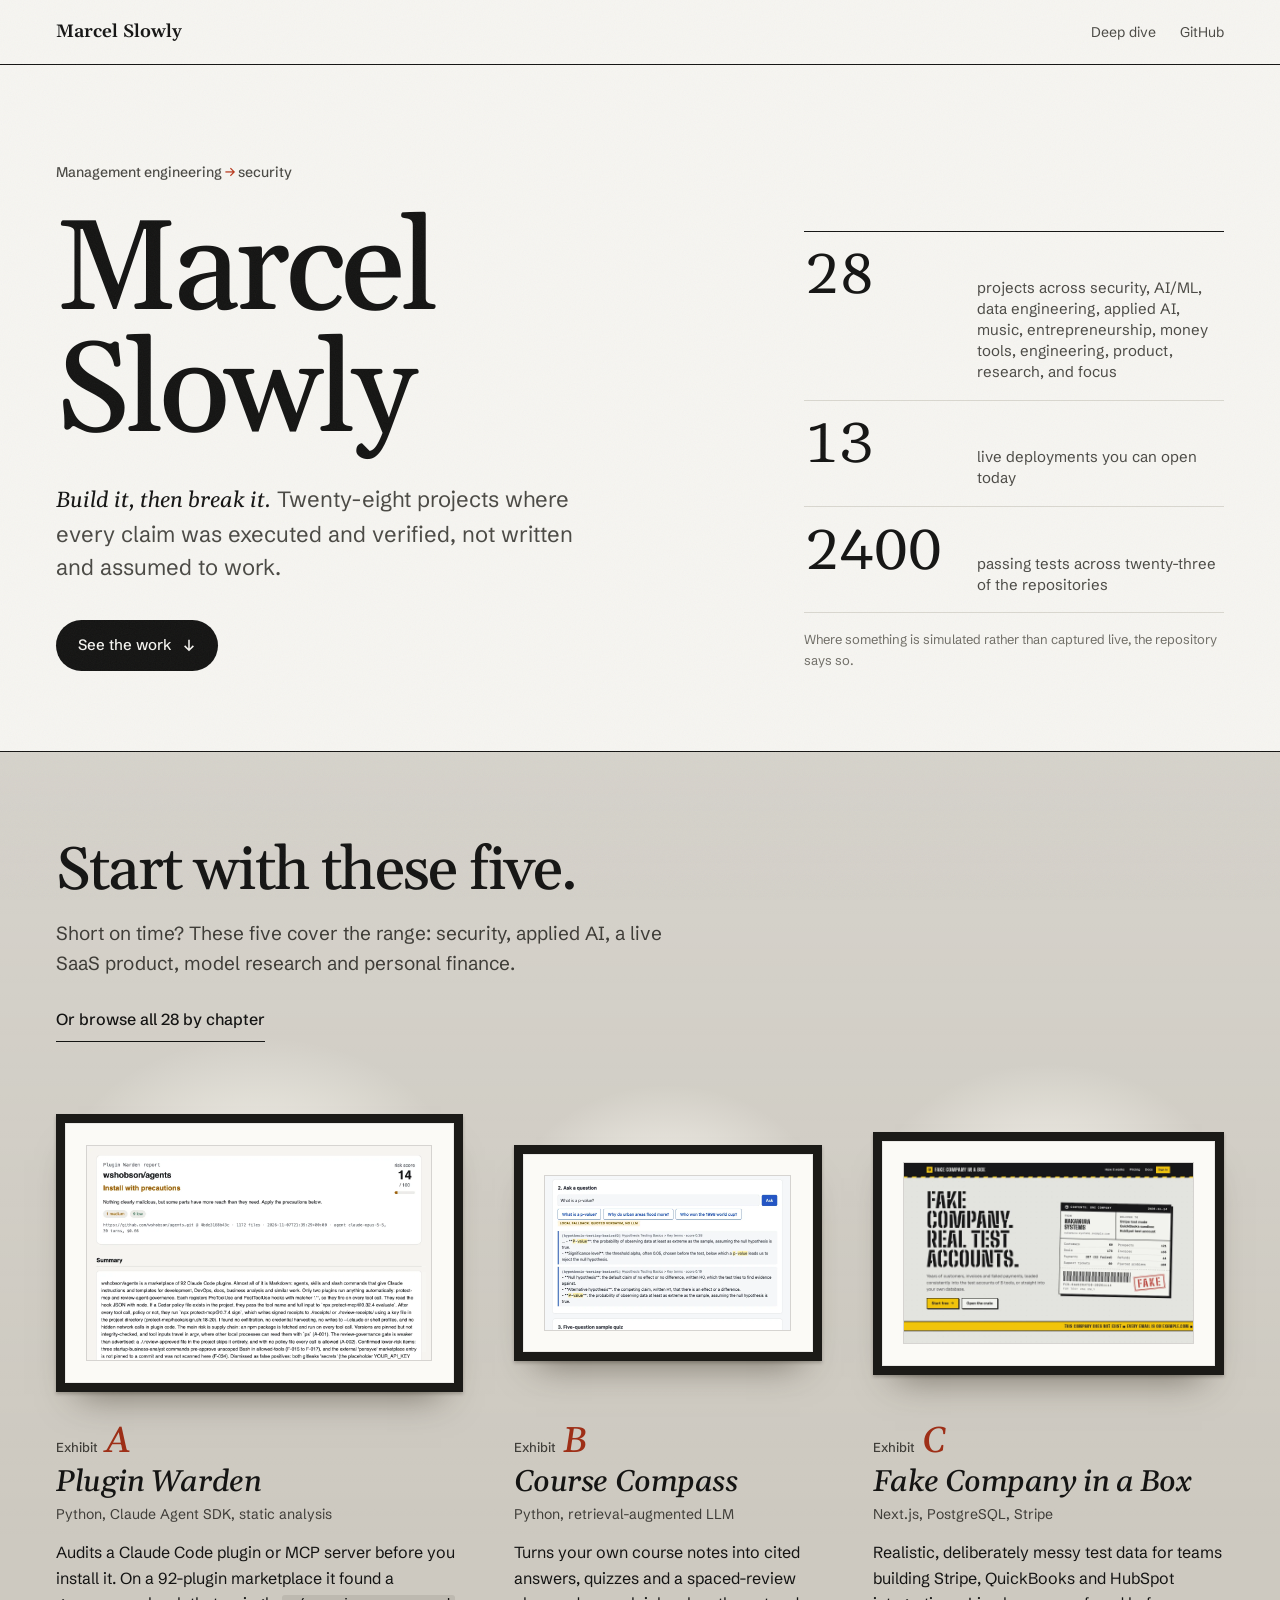
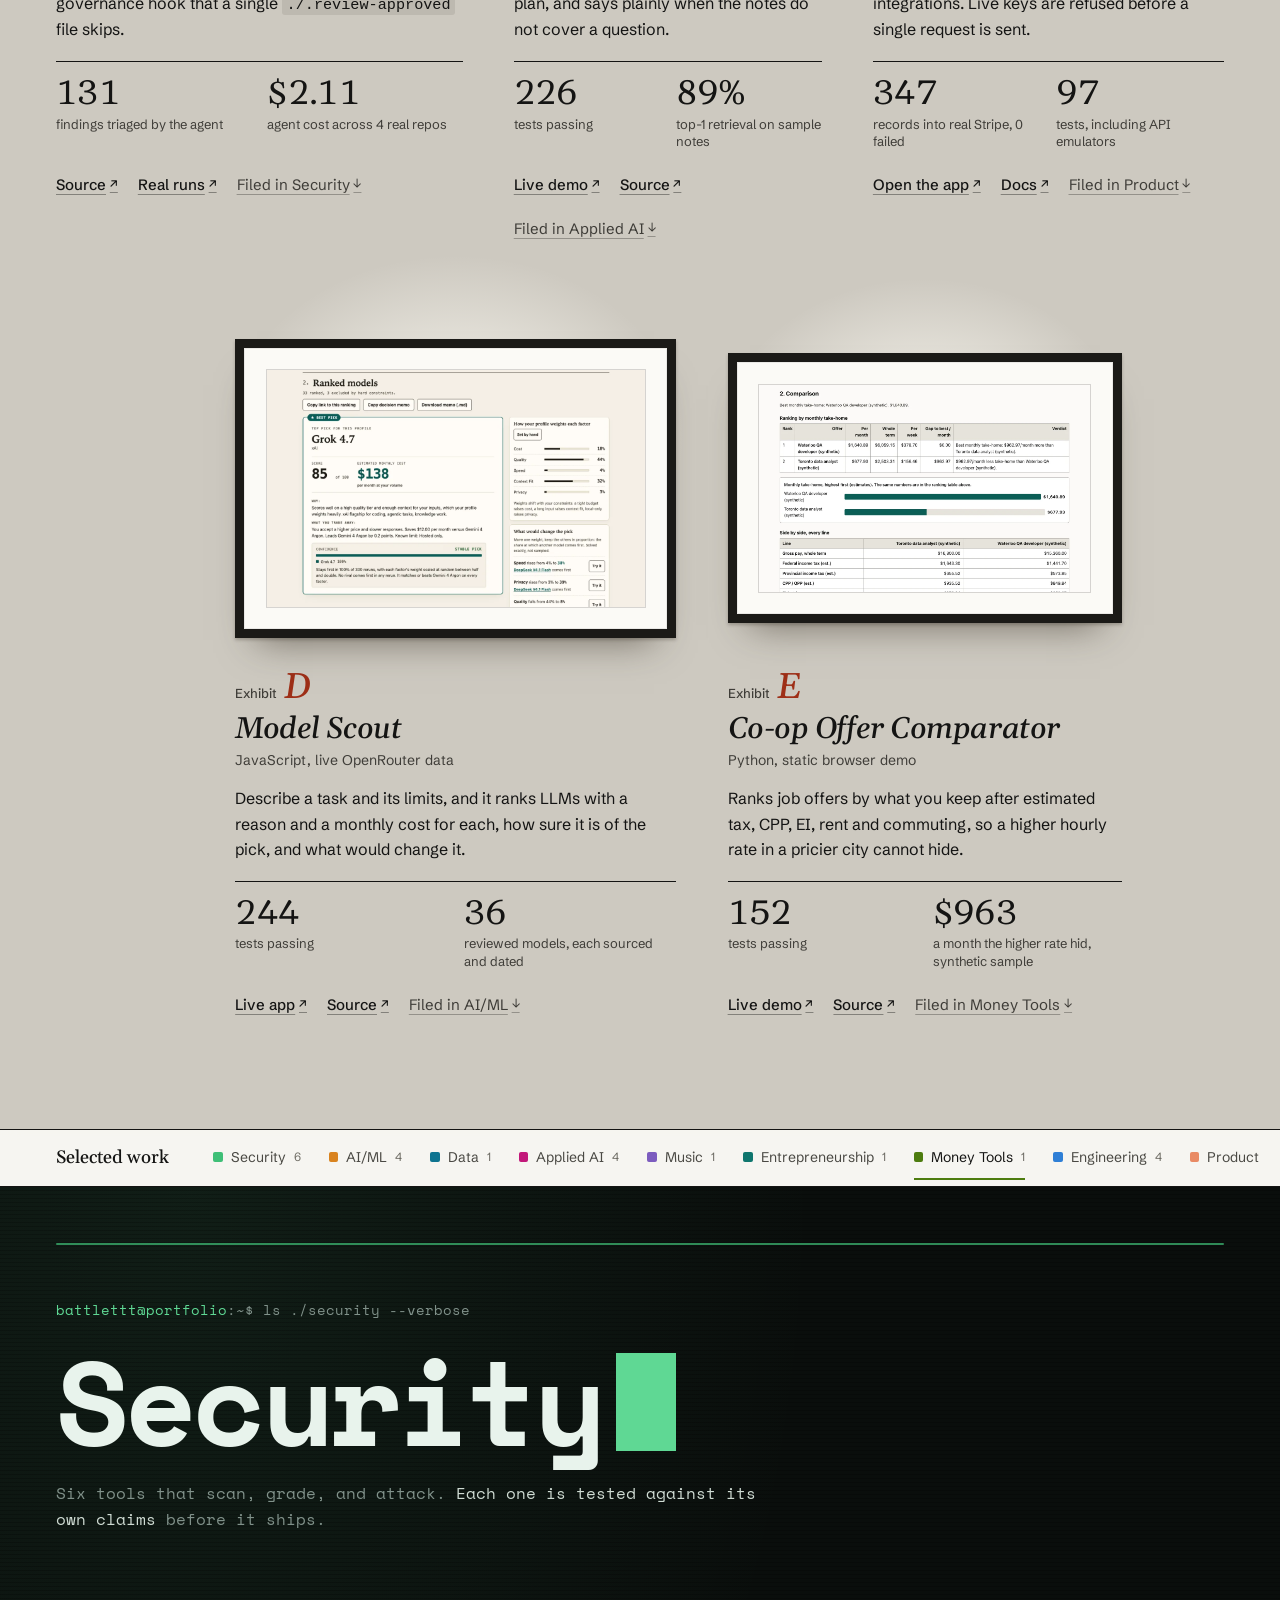
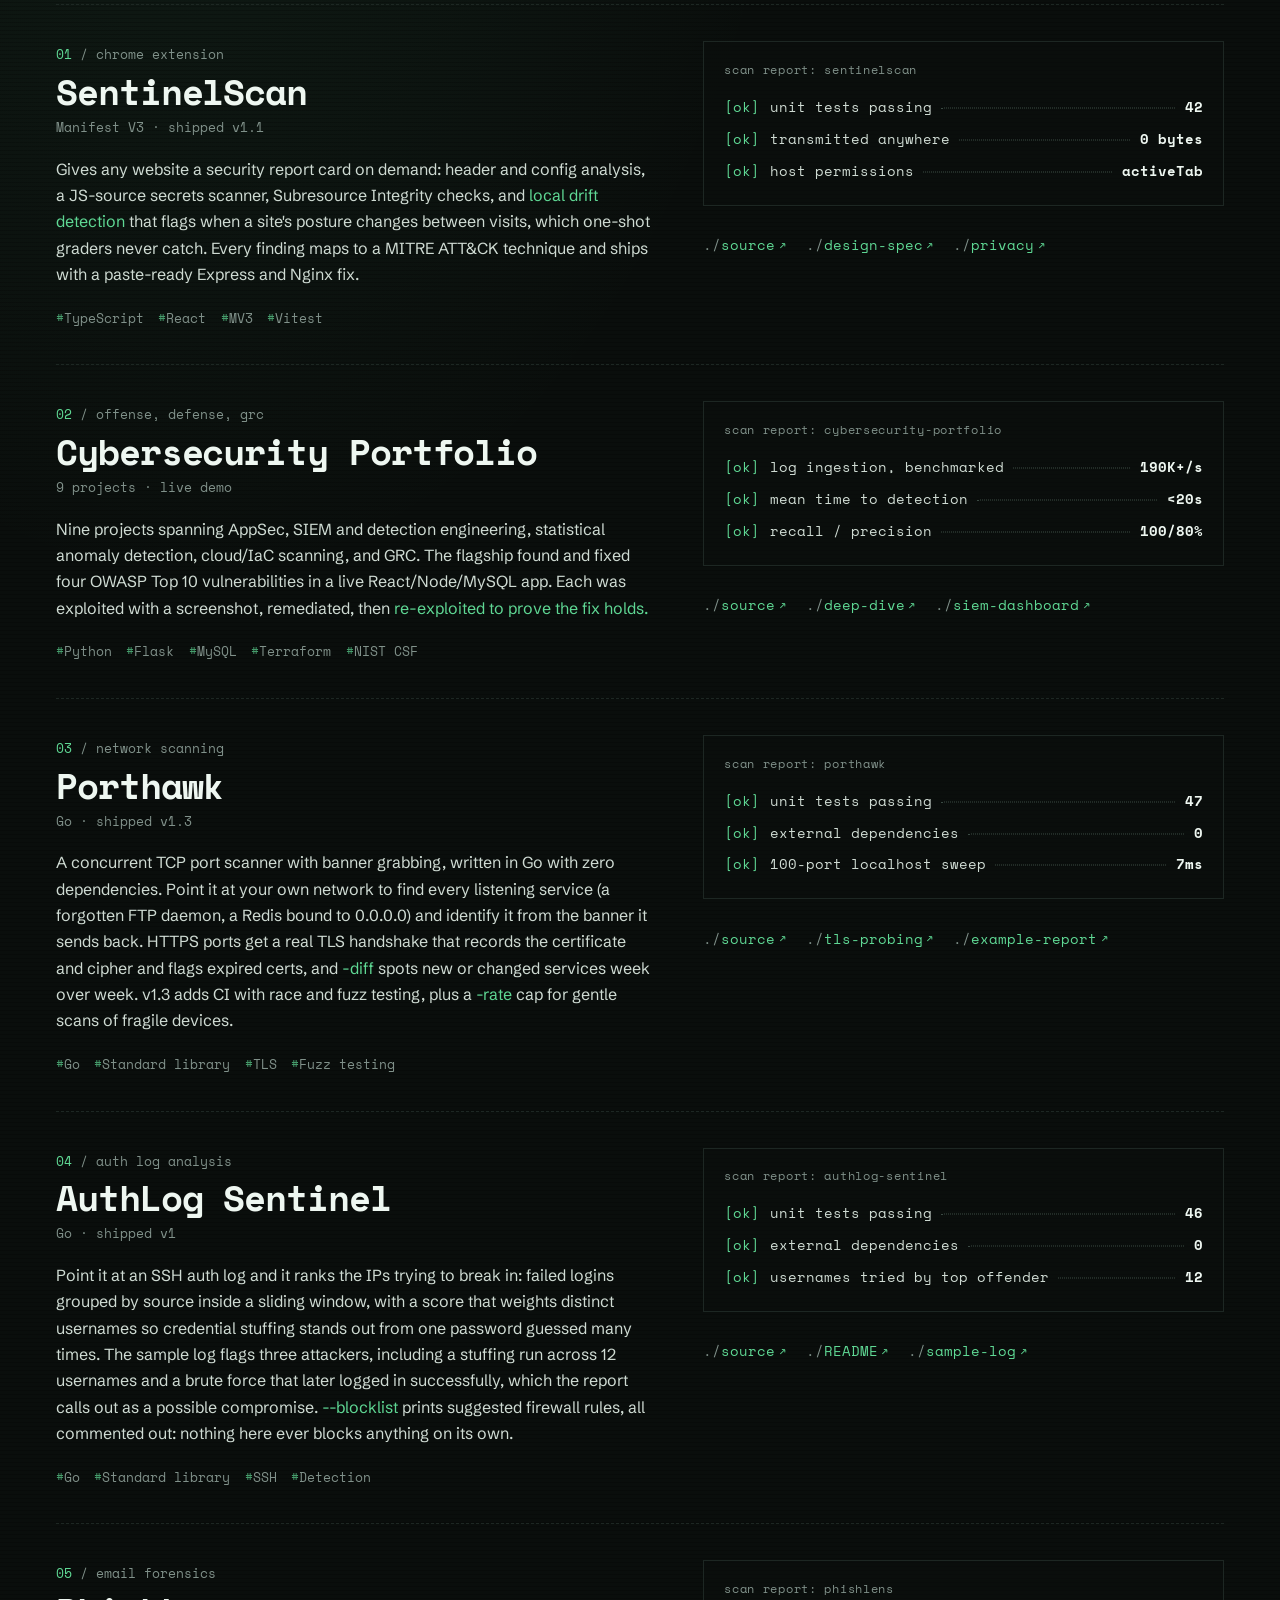
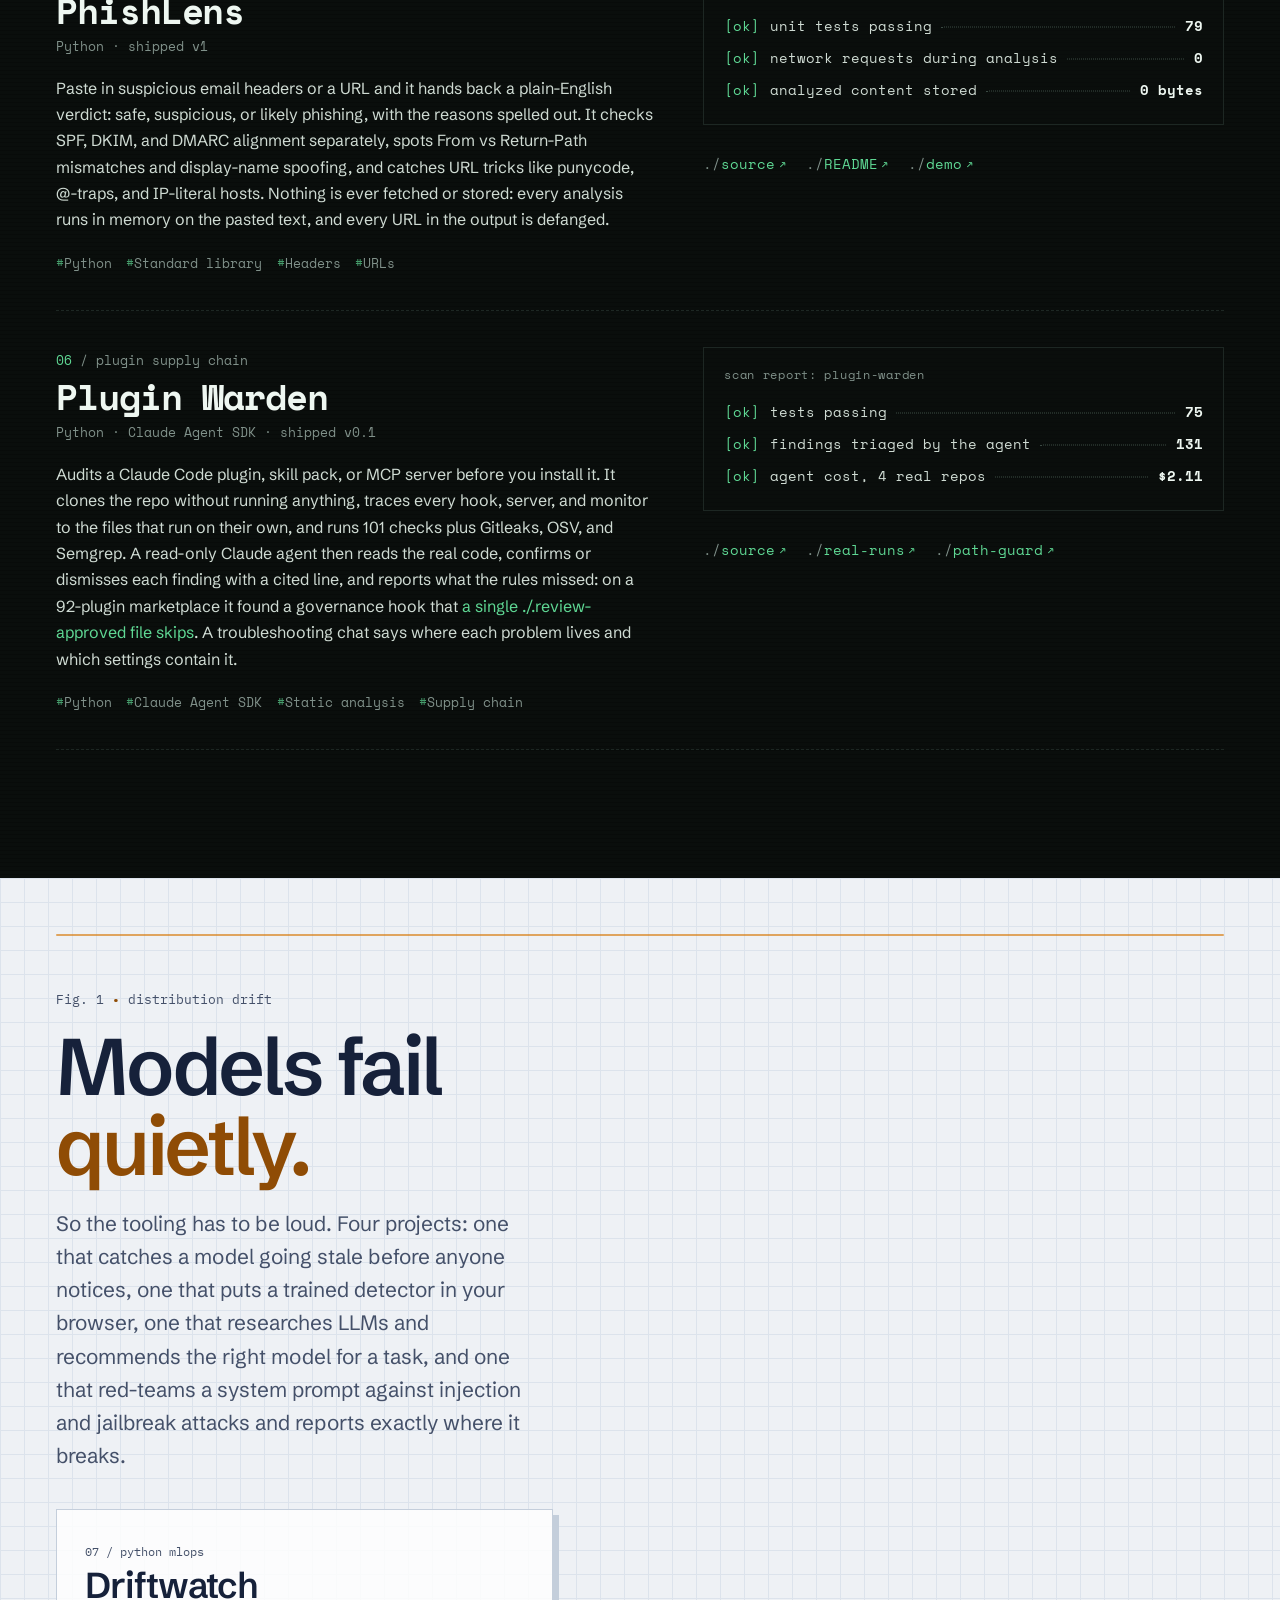
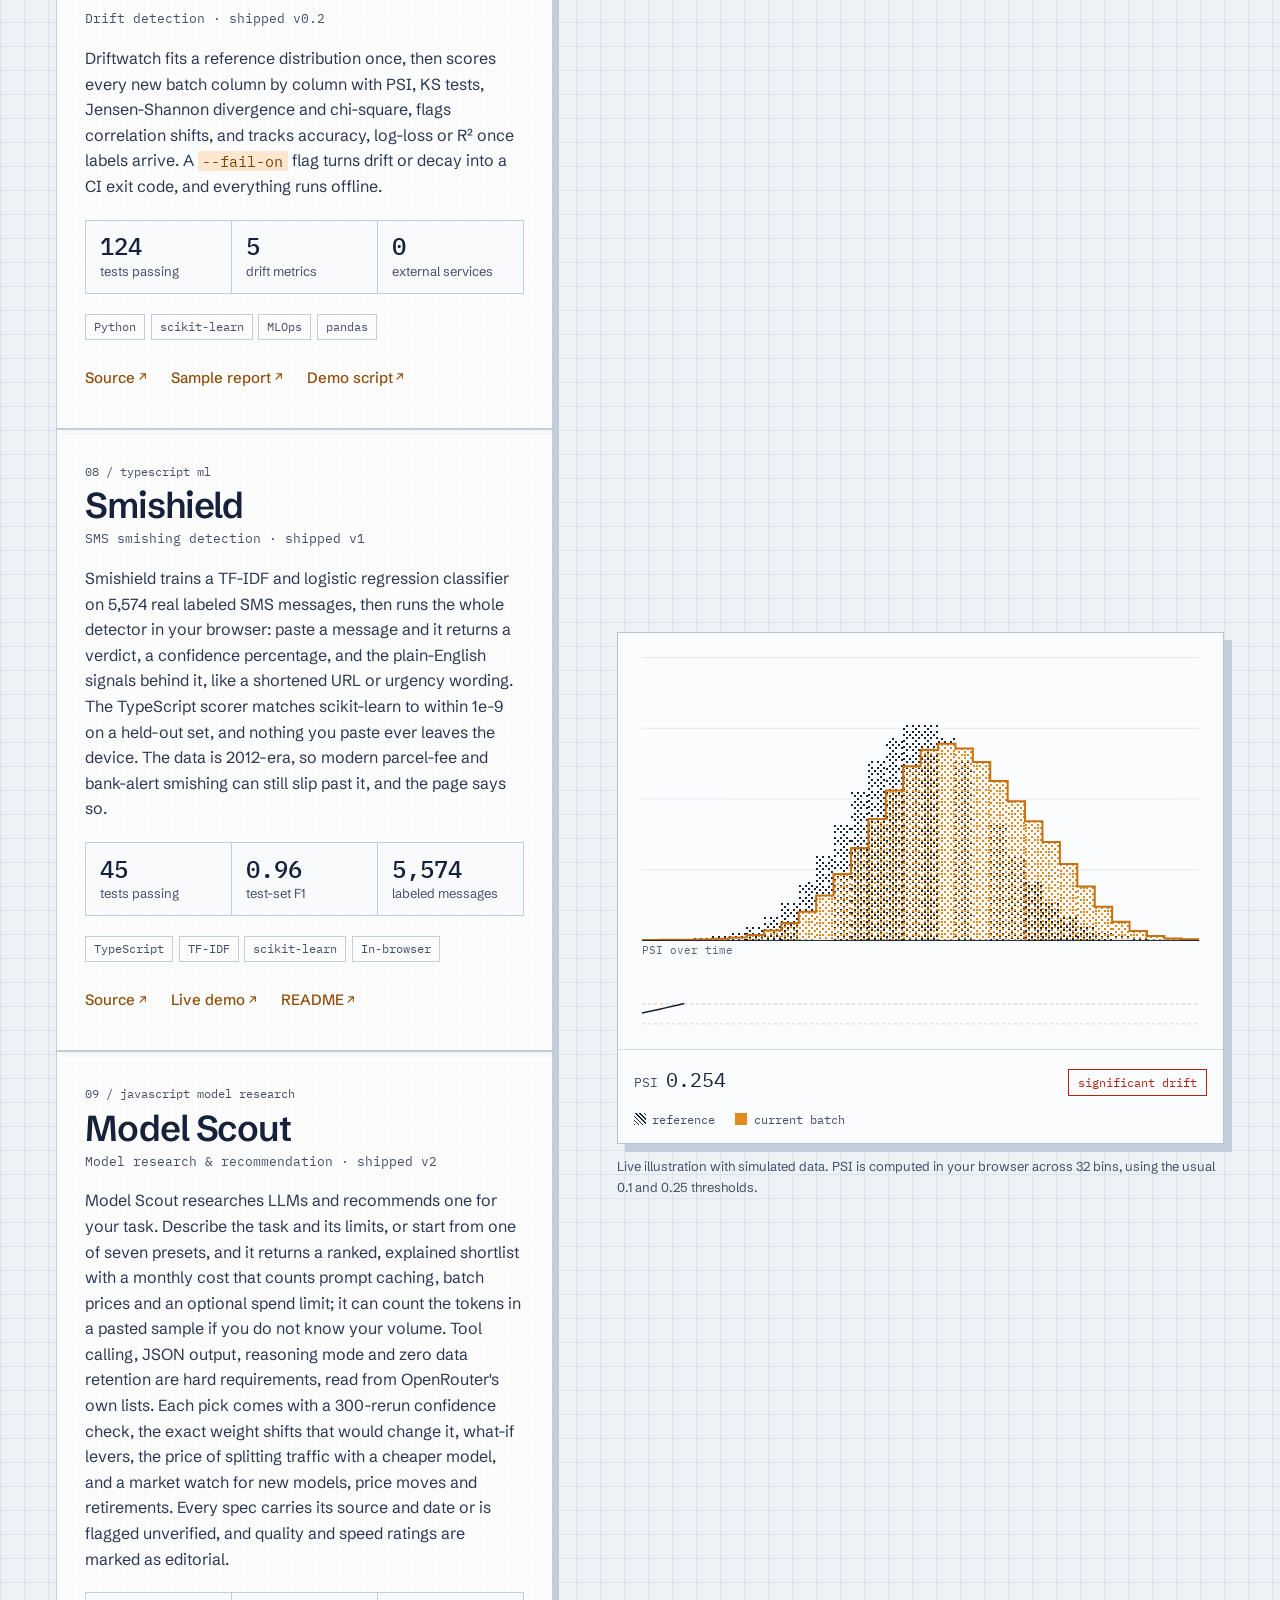
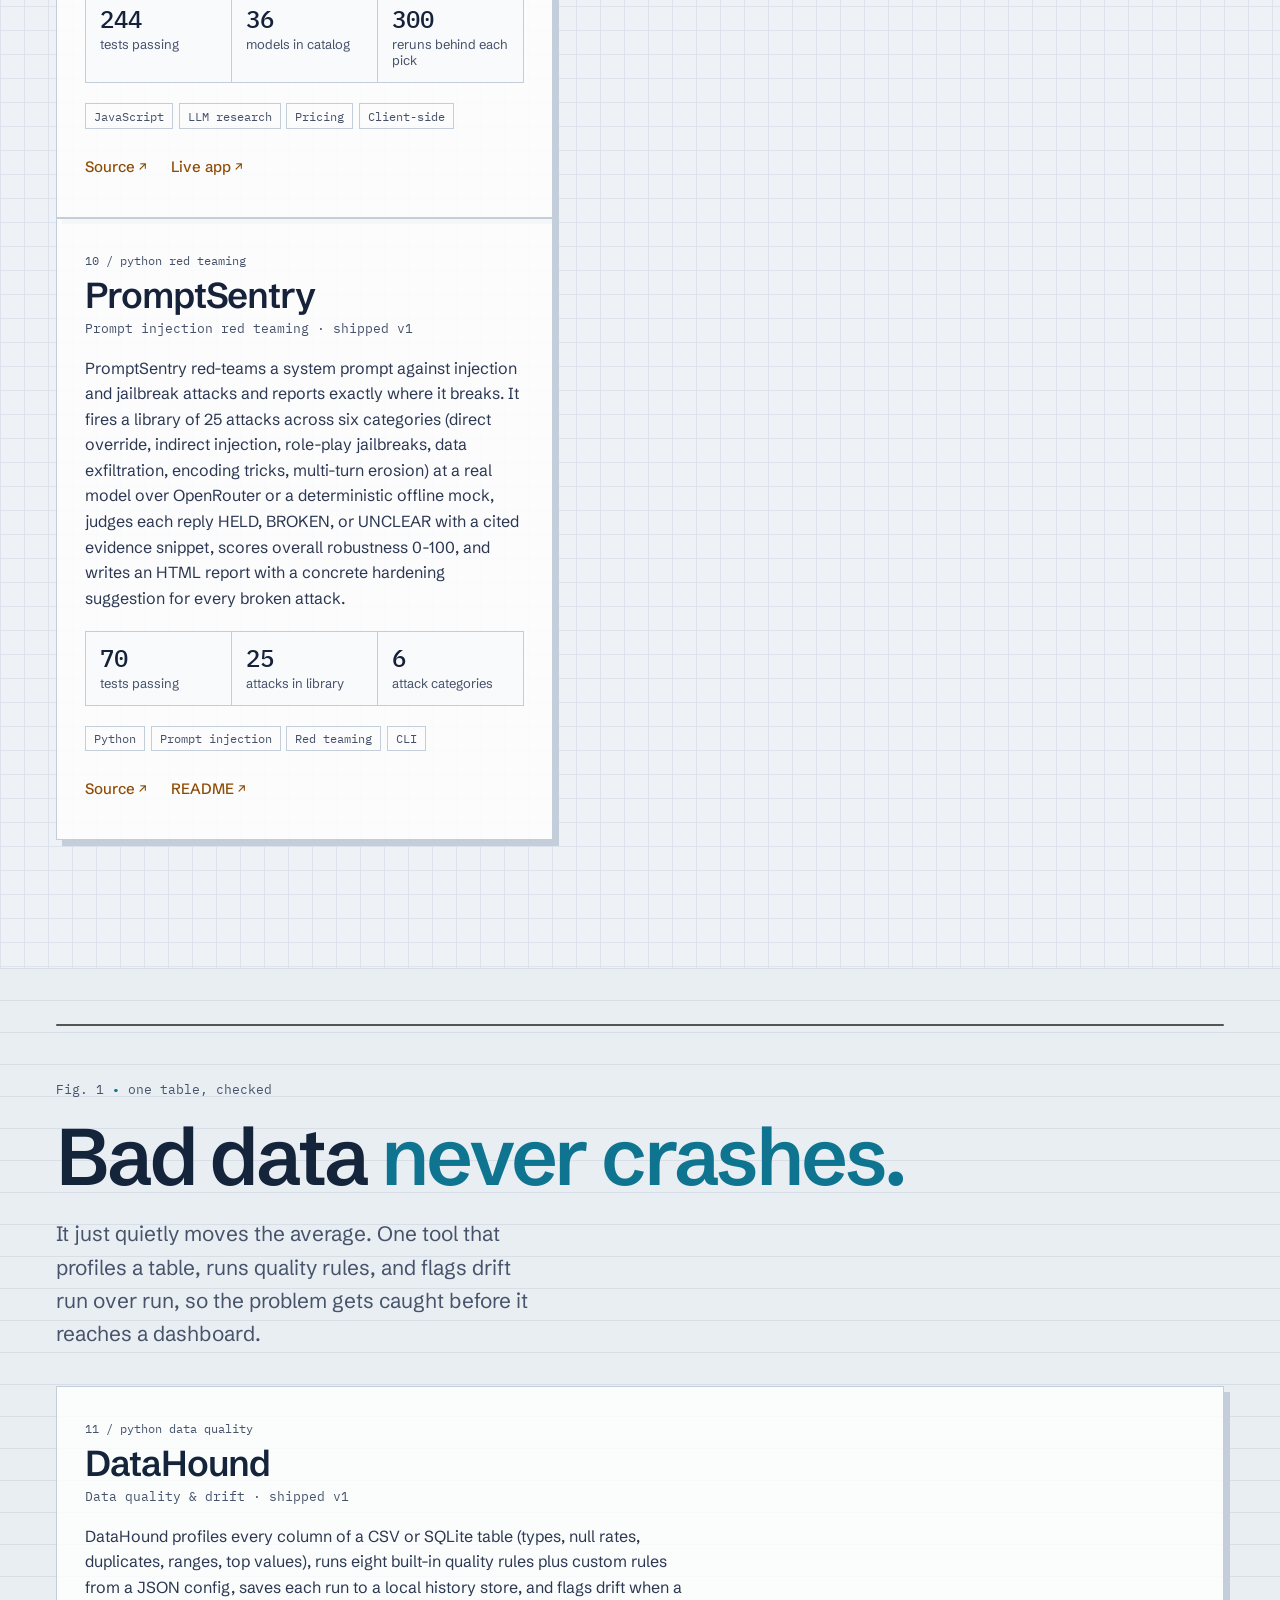
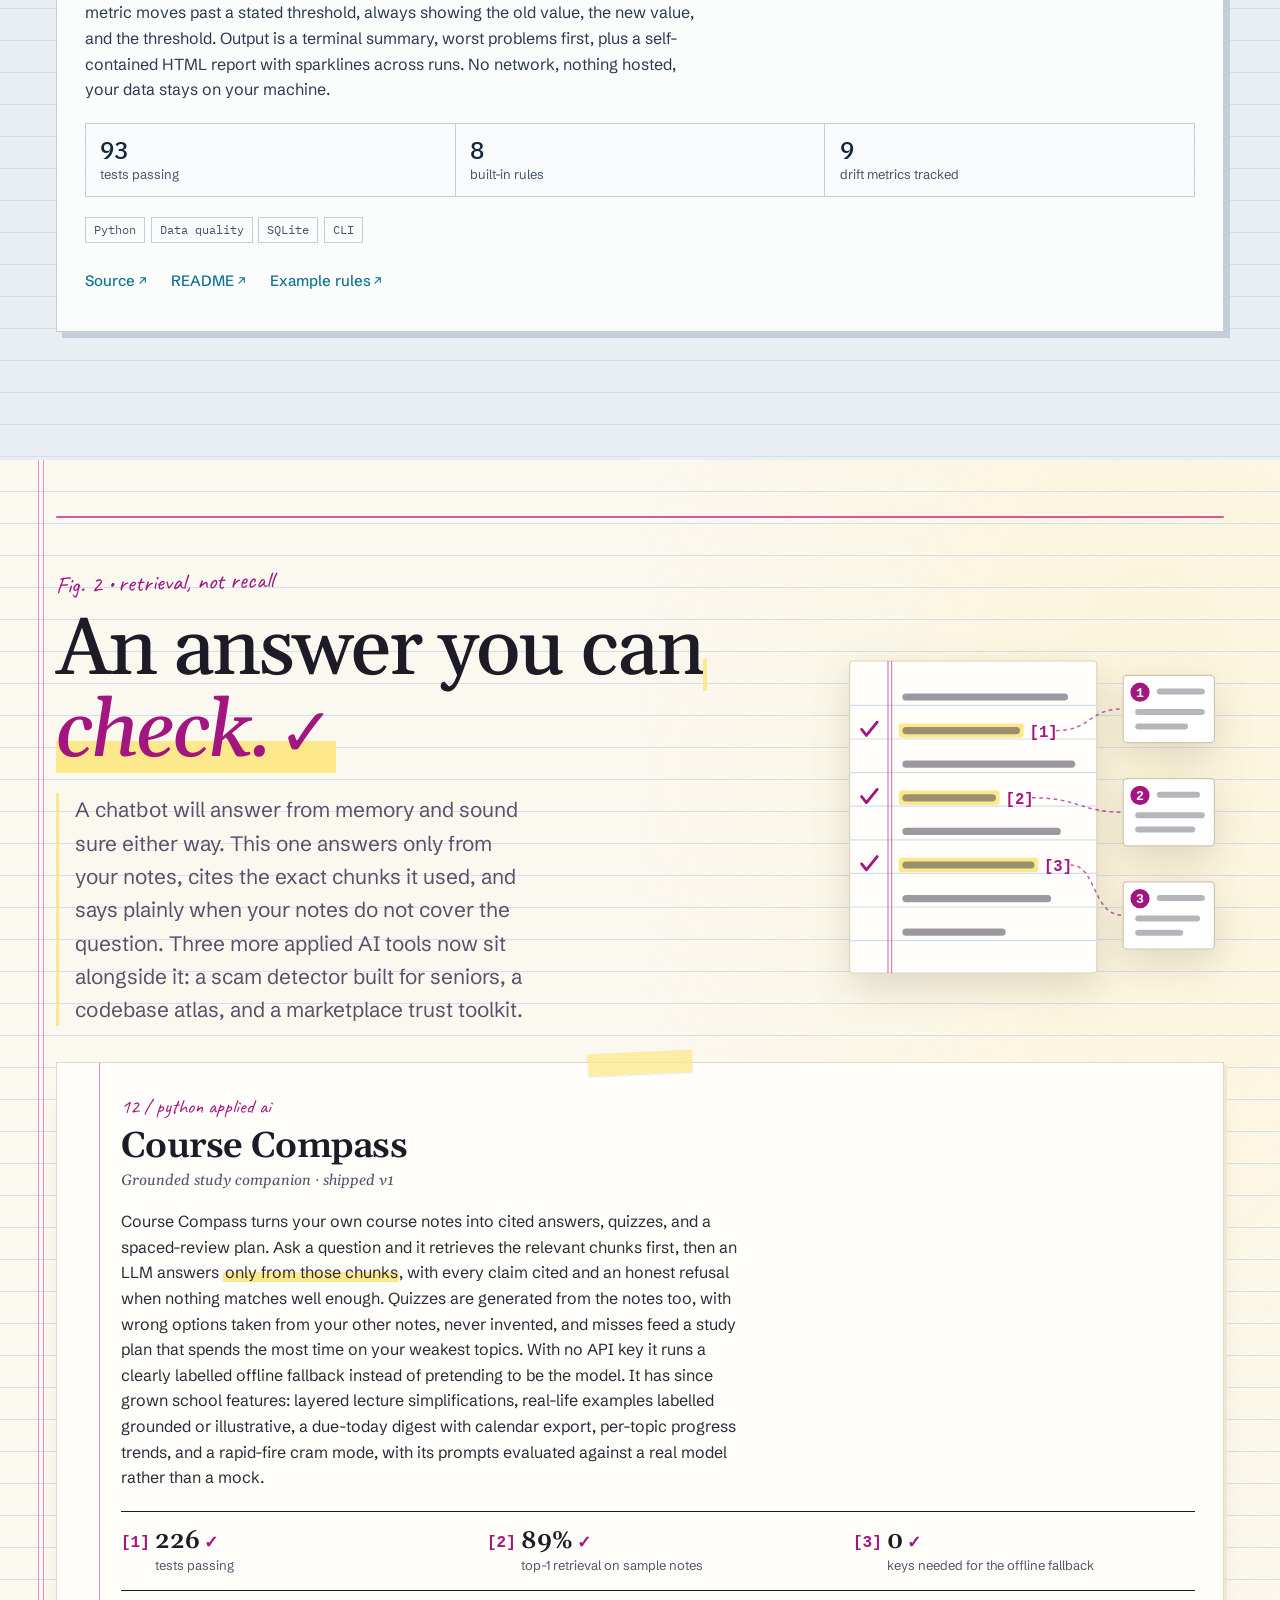
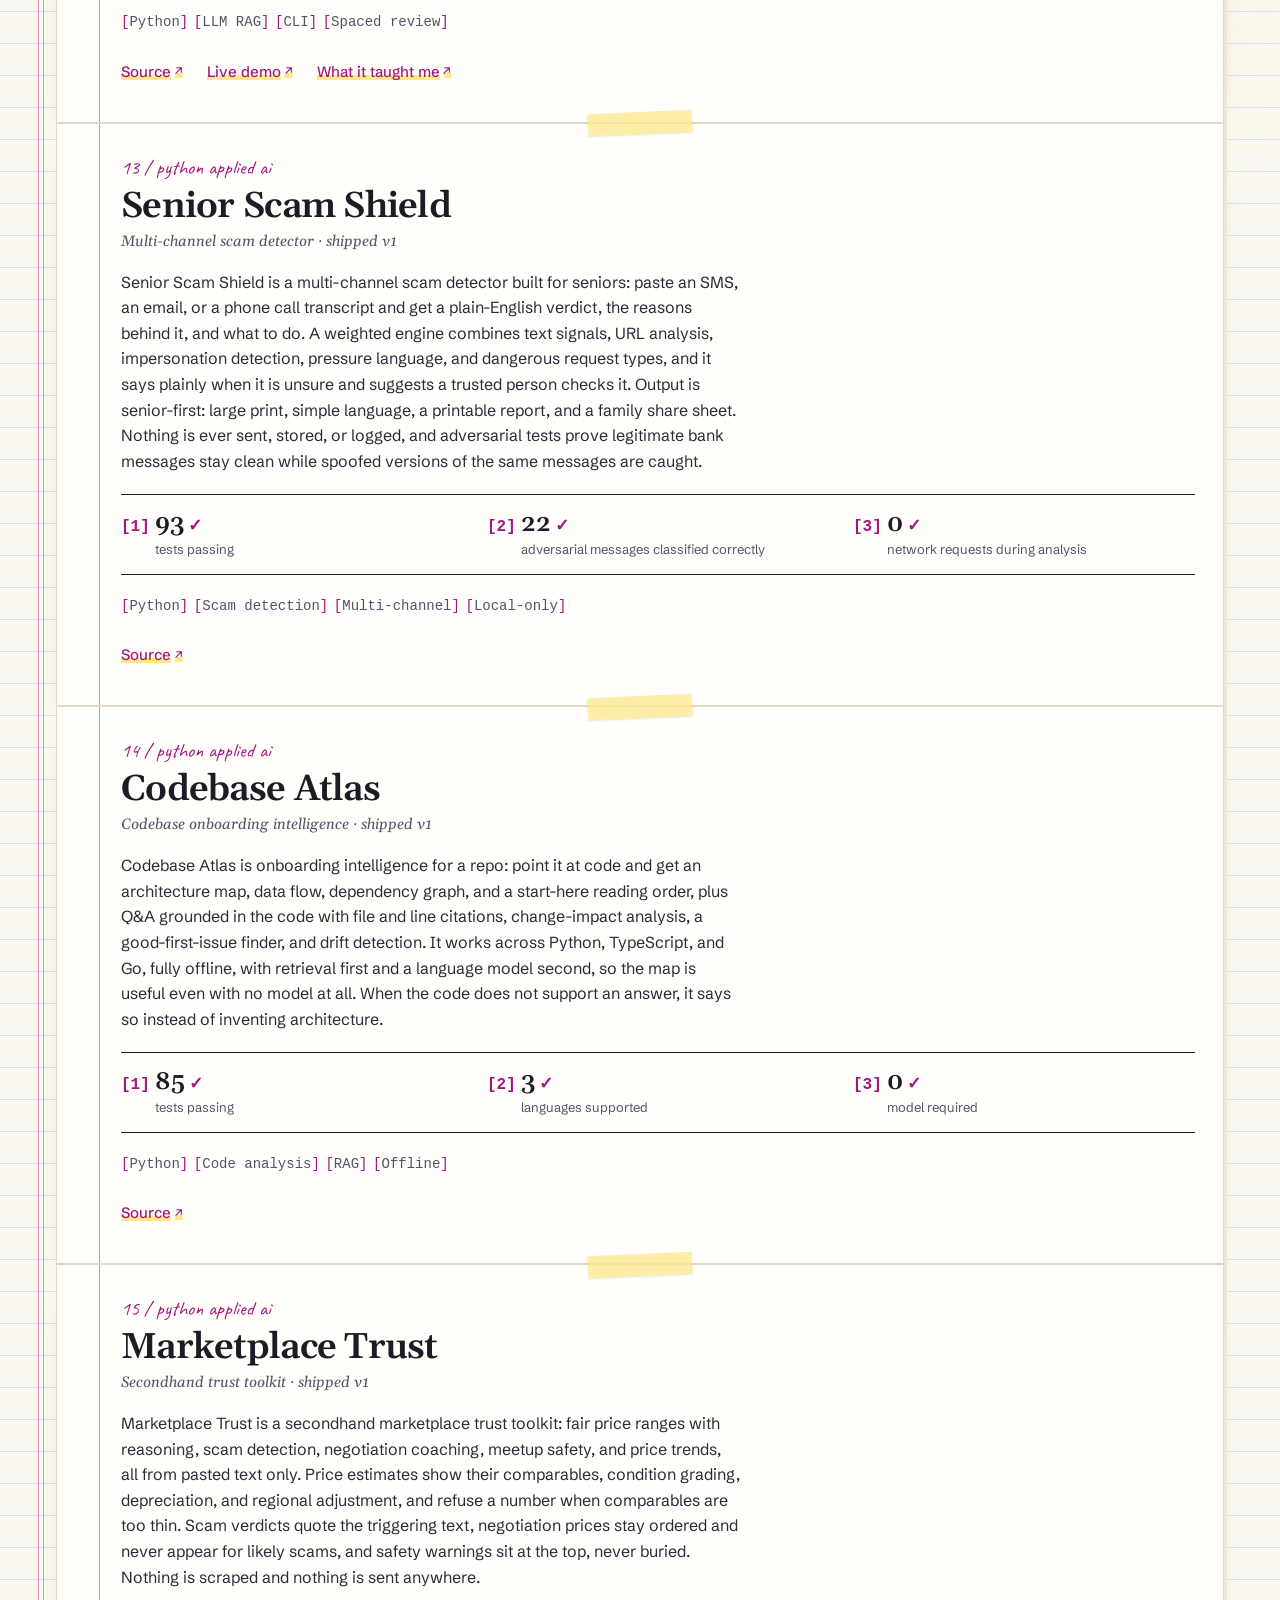
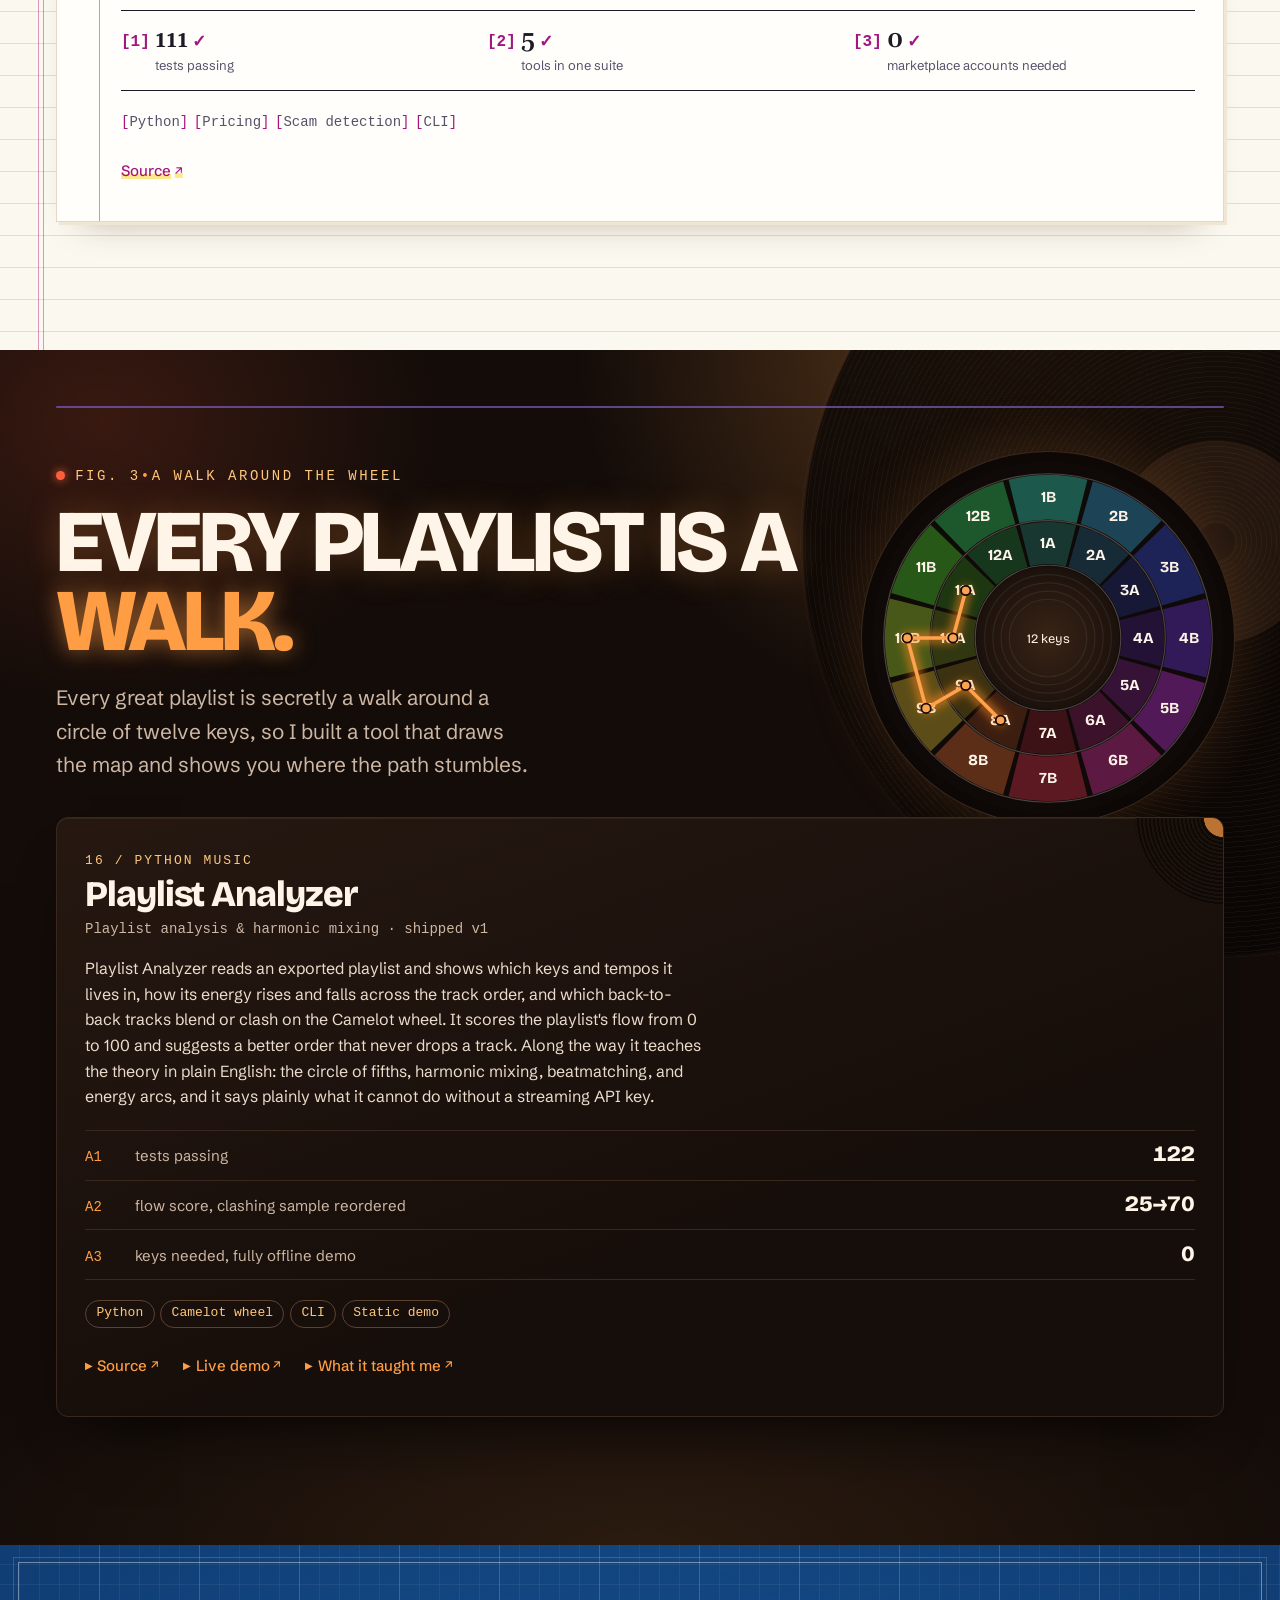
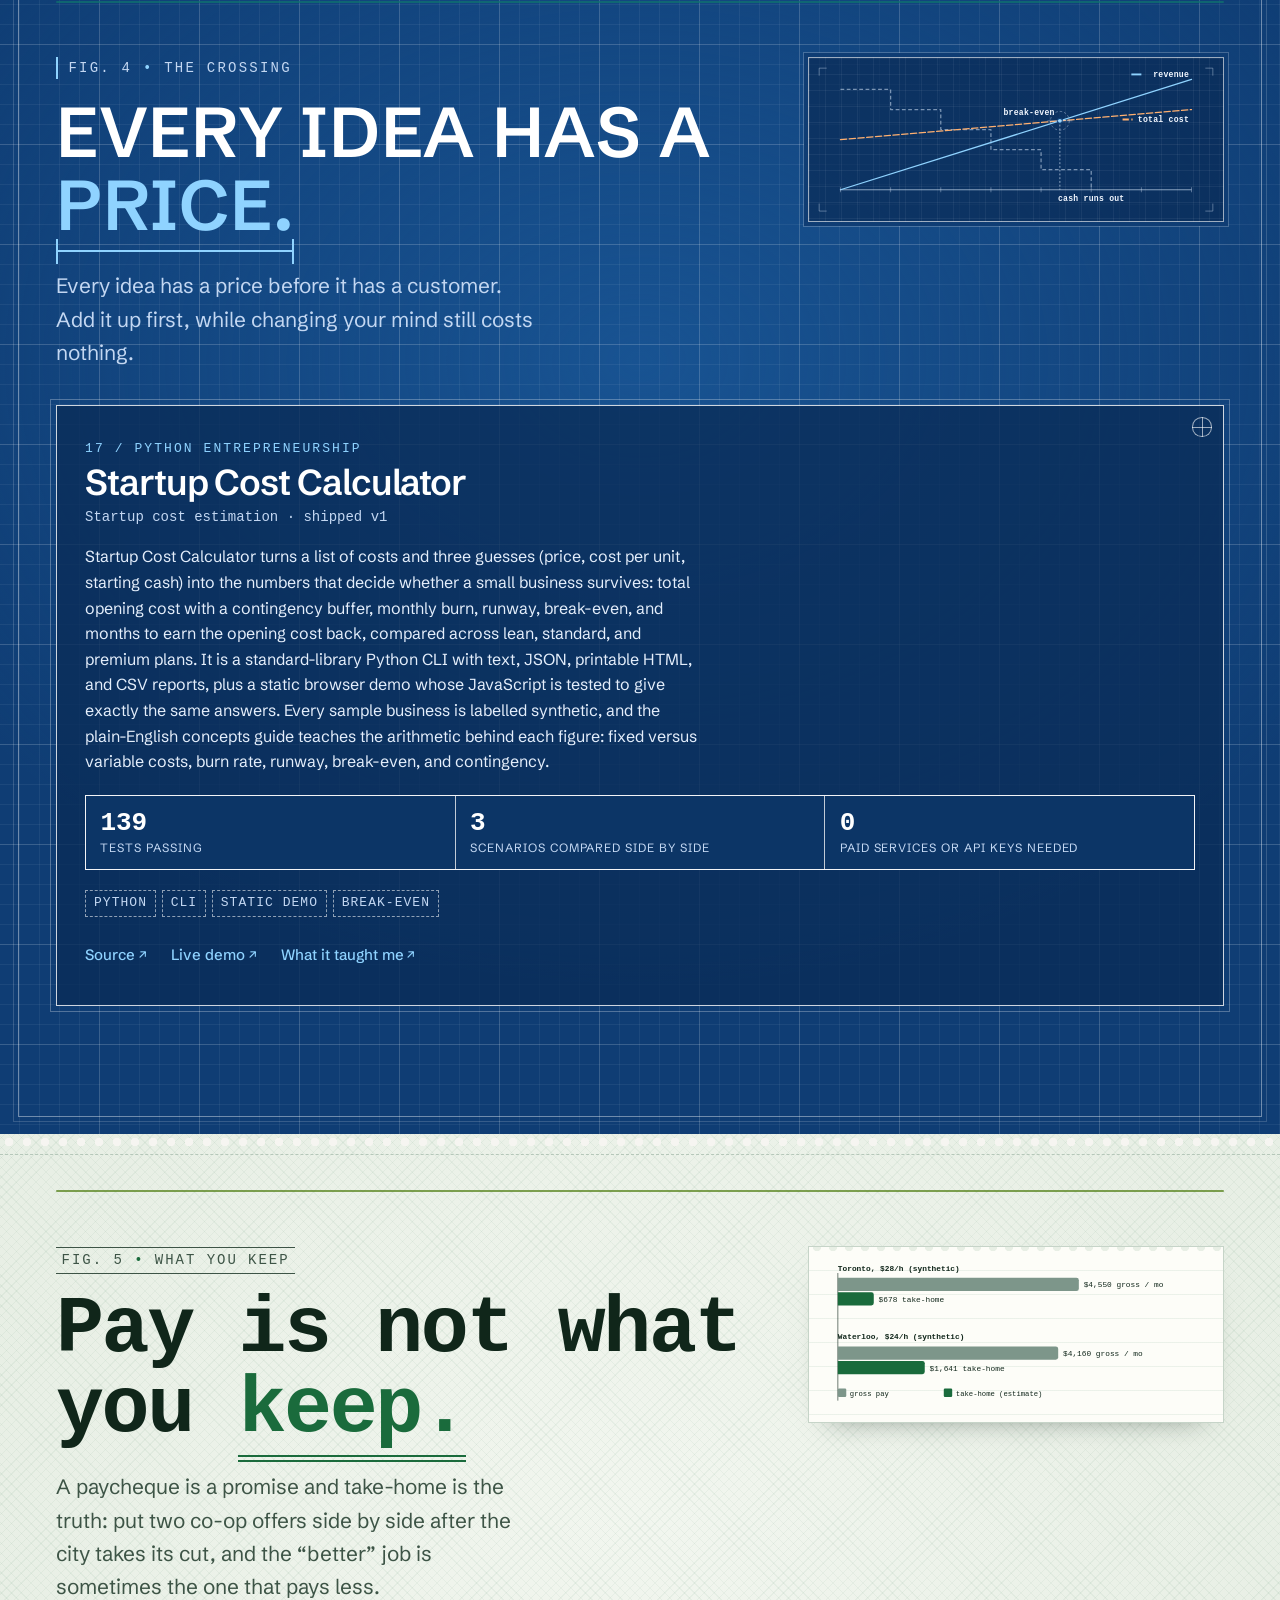
==== index.html @ de6fe310 "Model Scout: zero data retention requirement on the site, 244 tests Co-Authored-By: Claude Opus 5.5 " ====
<!doctype html>
<html lang="en">
<head>
<meta charset="utf-8">
<meta name="viewport" content="width=device-width, initial-scale=1">
<title>Marcel Slowly | Security engineering</title>
<meta name="description" content="Marcel Slowly: twenty-eight projects across security engineering, AI/ML, data engineering, applied AI, music, entrepreneurship, money tools, software engineering, product, and market research. Build it, then break it.">
<meta property="og:title" content="Marcel Slowly | Security engineering">
<meta property="og:description" content="Twenty-eight projects across security engineering, AI/ML, data engineering, applied AI, music, entrepreneurship, money tools, software engineering, product, and market research. Every number benchmarked or unit-tested.">
<meta property="og:type" content="website">
<meta property="og:url" content="https://battlettt.github.io/">
<meta property="og:image" content="https://battlettt.github.io/og-image.png">
<meta property="og:image:width" content="1200">
<meta property="og:image:height" content="627">
<meta property="og:image:alt" content="Marcel Slowly. Build it, then break it. Portfolio with Security, AI/ML, Data Engineering, Applied AI, Music, Entrepreneurship, Money Tools, Engineering, Product and Research projects.">
<meta name="twitter:card" content="summary_large_image">
<meta name="color-scheme" content="light dark">
<link rel="icon" href="data:image/svg+xml,<svg xmlns='http://www.w3.org/2000/svg' viewBox='0 0 64 64'><rect width='64' height='64' rx='10' fill='%23111'/><text x='50%25' y='54%25' dominant-baseline='middle' text-anchor='middle' font-family='Georgia,serif' font-size='40' fill='%23f6f5f1'>M</text></svg>">
<link rel="preconnect" href="https://fonts.googleapis.com">
<link rel="preconnect" href="https://fonts.gstatic.com" crossorigin>
<link href="https://fonts.googleapis.com/css2?family=Gelasio:ital,wght@0,500;0,600;1,400;1,500&family=Schibsted+Grotesk:wght@400;500;600&family=Ubuntu+Mono:wght@400;700&family=Space+Mono:wght@400;700&family=IBM+Plex+Mono:wght@400;500&family=Bricolage+Grotesque:opsz,wght@12..96,400;12..96,600;12..96,800&family=Playfair+Display:ital,wght@0,700;0,900;1,400&family=Caveat:wght@600&display=swap" rel="stylesheet">
<style>
/* ════════════════════════════════════════════════════════════════════
   Frame: editorial (ink on paper) for masthead, hero, footer.
   Each chapter of work then gets its own world:
     security  -> terminal / scan report   (Space Mono, phosphor green)
     ai        -> lab plot, dithered chart (IBM Plex Mono, graph paper)
     data      -> ledger, ruled table (IBM Plex Mono, ruled lines)
     product   -> bento app grid           (Bricolage Grotesque, tints)
     research  -> broadsheet + red pen     (Playfair Display, Caveat)
   z-index scale: 1 sticky chapter bar, 2 grain, 3 skip link.
   ════════════════════════════════════════════════════════════════════ */
:root{
  --paper:#f6f5f1; --paper-2:#eeede7; --ink:#141413; --ink-2:#4a4944; --ink-3:#6f6d66;
  --rule:#d9d7cf; --accent:#b8381c;
  --serif:"Gelasio",Georgia,serif;
  --sans:"Schibsted Grotesk",-apple-system,BlinkMacSystemFont,"Segoe UI",sans-serif;
  --mono:"Ubuntu Mono",ui-monospace,Menlo,monospace;
  --gut:clamp(1rem,4vw,2.5rem); --max:78rem;
  --ease:cubic-bezier(.16,1,.3,1); --spring:cubic-bezier(.34,1.56,.64,1);

  /* chapter swatches, used in the chapter bar */
  --c-sec:#3fbf77; --c-ai:#d9831f; --c-mus:#7c5cbf; --c-ent:#0f766e; --c-mon:#4d7c0f; --c-eng:#2f7fd6; --c-prod:#e98a64; --c-res:#c8102e;
  --c-foc: #5b8a6a;
  --c-aai:#c2187a;
  --c-data:#0e7490;
}
@media (prefers-color-scheme:dark){
  :root{--paper:#131312; --paper-2:#1b1b19; --ink:#ecebe6; --ink-2:#b4b2aa; --ink-3:#8a887f; --rule:#2c2c29; --accent:#ee7a5c}
}
*{box-sizing:border-box}
html{-webkit-text-size-adjust:100%;scroll-behavior:smooth;scroll-padding-top:4rem}
body{margin:0;background:var(--paper);color:var(--ink);font-family:var(--sans);font-size:1rem;line-height:1.6;-webkit-font-smoothing:antialiased}
body::after{
  content:"";position:fixed;inset:0;z-index:2;pointer-events:none;opacity:.045;
  background-image:url("data:image/svg+xml,%3Csvg xmlns='http://www.w3.org/2000/svg' width='160' height='160'%3E%3Cfilter id='n'%3E%3CfeTurbulence type='fractalNoise' baseFrequency='.85' numOctaves='3' stitchTiles='stitch'/%3E%3C/filter%3E%3Crect width='100%25' height='100%25' filter='url(%23n)'/%3E%3C/svg%3E");
}
a{color:inherit;text-decoration:none}
:focus-visible{outline:2px solid currentColor;outline-offset:3px;border-radius:2px}
.skip{position:absolute;left:var(--gut);top:-3rem;z-index:3;background:var(--ink);color:var(--paper);padding:.5rem .9rem;border-radius:4px;font-size:.875rem}
.skip:focus{top:.75rem}
.wrap{max-width:var(--max);margin:0 auto;padding-inline:var(--gut)}
ul{list-style:none;margin:0;padding:0}

/* reveal: elements are visible by default; script opts in only when it can run */
.js-rv .rv:not(.in){opacity:0;transform:translateY(18px)}
.js-rv .rv.in{opacity:1;transform:none;transition:opacity .8s var(--ease),transform .8s var(--ease)}

/* ── masthead + hero (editorial) ─────────────────────────────────── */
.mast{border-bottom:1px solid var(--ink)}
.mast .wrap{display:flex;align-items:center;justify-content:space-between;gap:1rem;height:4rem}
.mast__name{font-family:var(--serif);font-size:1.125rem;font-weight:600}
.mast nav{display:flex;gap:1.5rem;font-size:.875rem;color:var(--ink-2)}
.mast nav a:hover{color:var(--accent)}
.hero{display:grid;gap:clamp(2.5rem,6vw,5rem);align-items:end;padding-block:clamp(3rem,8vw,6rem) clamp(3rem,7vw,5rem)}
@media (min-width:60rem){.hero{grid-template-columns:minmax(0,1.6fr) minmax(0,1fr)}}
.kicker{margin:0 0 1.75rem;font-size:.875rem;font-weight:500;color:var(--ink-2)}
.kicker span{color:var(--accent)}
h1{margin:0 0 1.75rem;font-family:var(--serif);font-weight:500;font-size:clamp(3.5rem,11vw,8rem);line-height:.95;letter-spacing:-.035em}
.lede{margin:0 0 2.25rem;max-width:34rem;font-size:clamp(1.125rem,2.2vw,1.375rem);line-height:1.5;color:var(--ink-2);text-wrap:pretty}
.lede em{font-family:var(--serif);font-style:italic;color:var(--ink)}
.btn{display:inline-flex;align-items:center;gap:.6rem;padding:.85rem 1.4rem;background:var(--ink);color:var(--paper);border-radius:999px;font-size:.9375rem;font-weight:500;white-space:nowrap;transition:transform .3s var(--ease),background .2s}
.btn:hover{background:var(--accent);transform:translateY(-2px)}
.btn:active{transform:translateY(1px) scale(.98)}
.ledger{margin:0;border-top:1px solid var(--ink)}
.ledger div{display:grid;grid-template-columns:auto 1fr;align-items:baseline;gap:1.25rem;padding:1.1rem 0;border-bottom:1px solid var(--rule)}
.ledger dt{font-family:var(--serif);font-size:clamp(2.5rem,5vw,3.5rem);line-height:1;letter-spacing:-.03em;font-variant-numeric:lining-nums tabular-nums;min-width:4.5ch}
.ledger dd{margin:0;color:var(--ink-2);font-size:.9375rem;line-height:1.4}
.ledger__note{margin:1rem 0 0;font-size:.8125rem;color:var(--ink-3);max-width:28rem}

/* ── chapter bar ─────────────────────────────────────────────────── */
.chapters{position:sticky;top:0;z-index:1;background:color-mix(in srgb,var(--paper) 88%,transparent);backdrop-filter:blur(10px);-webkit-backdrop-filter:blur(10px);border-block:1px solid var(--ink)}
.chapters .wrap{display:flex;align-items:center;gap:.25rem 1.75rem;min-height:3.5rem;overflow-x:auto;scrollbar-width:none}
.chapters h2{margin:0 1rem 0 0;font-family:var(--serif);font-weight:500;font-size:1.125rem;white-space:nowrap}
.chapters a{display:inline-flex;align-items:center;gap:.5rem;padding:.6rem 0;font-size:.875rem;color:var(--ink-2);white-space:nowrap;border-bottom:2px solid transparent;transition:color .2s,border-color .2s}
.chapters a i{width:.6rem;height:.6rem;border-radius:2px;background:var(--sw)}
.chapters a small{color:var(--ink-3);font-size:.75rem}
.chapters a:hover,.chapters a[aria-current="true"]{color:var(--ink);border-color:var(--sw)}

.ch{position:relative;padding-block:clamp(4rem,9vw,7rem) clamp(4.5rem,10vw,8rem);overflow:clip}
.go a::after{content:"\2197";display:inline-block;margin-left:.3em;font-size:.85em;transition:transform .3s var(--ease)}
.go a:hover::after{transform:translate(2px,-2px)}

/* ════════════════════════════════════════════════════════════════════
   FEATURED  ·  gallery wall: five framed exhibits in two rows, each row hung
   on one centreline, each lit by its own spotlight, with a wall label underneath.
   These are copies of cards that also live in their chapters (Security,
   Applied AI, Product, AI/ML, Money Tools). When those cards change, update
   the label here too.
   ════════════════════════════════════════════════════════════════════ */
#featured{
  --fx-wall:#cdc9c0; --fx-ink:#141413; --fx-ink-2:#3f3d38; --fx-acc:#9e2f17;
  --fx-light:rgba(255,253,246,.9); --fx-wood:#1b1a17; --fx-mat:#fbfaf6; --fx-shadow:52,44,32;
  position:relative;overflow:clip;box-shadow:inset 0 1px 0 var(--ink);color:var(--fx-ink);
  padding-block:clamp(3.5rem,7vw,6rem) clamp(4rem,8vw,6.5rem);
  background:linear-gradient(to bottom,rgba(255,255,255,.18),transparent 40%),var(--fx-wall);
}
@media (prefers-color-scheme:dark){
  #featured{--fx-wall:#1b1a18; --fx-ink:#ecebe6; --fx-ink-2:#bdbab1; --fx-acc:#ee7a5c; --fx-light:rgba(255,232,190,.2); --fx-wood:#0c0b0a; --fx-mat:#e7e4dc; --fx-shadow:0,0,0;
    background:linear-gradient(to bottom,rgba(255,255,255,.03),transparent 40%),var(--fx-wall)}
}
#featured ::selection{background:var(--fx-acc);color:#fff}
.fx-head{max-width:40rem;margin-bottom:clamp(2.75rem,6vw,4.5rem)}
.fx-head h2{margin:0 0 1rem;font-family:var(--serif);font-weight:500;font-size:clamp(2.25rem,5.5vw,3.75rem);line-height:1.05;letter-spacing:-.03em}
.fx-head p{margin:0 0 1.25rem;font-size:clamp(1.0625rem,1.8vw,1.1875rem);line-height:1.55;color:var(--fx-ink-2);text-wrap:pretty}
.fx-head a{display:inline-flex;align-items:center;min-height:2.75rem;font-weight:500;border-bottom:1px solid currentColor;line-height:1.2}
.fx-head a:hover{color:var(--fx-acc)}

.fx-wall{display:grid;gap:clamp(3.5rem,8vw,4.5rem) clamp(2rem,4vw,3.5rem)}
.fx-ex{position:relative;isolation:isolate;display:grid;align-content:start}
/* the spotlight: a pool of light on the wall, centred on the frame */
.fx-hang{position:relative}
.fx-hang::before{content:"";position:absolute;z-index:-1;left:-22%;right:-22%;top:-38%;bottom:-30%;pointer-events:none;
  background:radial-gradient(ellipse 50% 50% at 50% 42%,var(--fx-light),transparent 72%);transition:opacity .5s var(--ease)}
.fx-frame{display:block;position:relative;padding:clamp(.75rem,2.2vw,1.4rem);background:var(--fx-mat);border:clamp(6px,.75vw,9px) solid var(--fx-wood);
  box-shadow:inset 0 0 0 1px rgba(0,0,0,.07),0 2px 3px rgba(var(--fx-shadow),.28),0 24px 36px -22px rgba(var(--fx-shadow),.6);
  transition:transform .45s var(--ease),box-shadow .45s var(--ease)}
.fx-frame img{display:block;width:100%;height:auto;aspect-ratio:16/10;object-fit:cover;object-position:top center;box-shadow:0 0 0 1px rgba(20,18,15,.16)}
.fx-frame:hover{transform:translateY(-5px)}
.fx-frame:hover{box-shadow:inset 0 0 0 1px rgba(0,0,0,.07),0 2px 3px rgba(var(--fx-shadow),.2),0 38px 46px -24px rgba(var(--fx-shadow),.62)}
.fx-frame:active{transform:translateY(-2px) scale(.995)}
.fx-frame:focus-visible{outline:2px solid var(--fx-ink);outline-offset:5px;border-radius:0}
@media (prefers-color-scheme:dark){
  .fx-frame{box-shadow:inset 0 0 0 1px rgba(255,255,255,.06),0 0 0 1px rgba(255,255,255,.05),0 24px 40px -18px rgba(0,0,0,.85)}
  .fx-frame img{filter:brightness(.92)}
}

/* the wall label */
.fx-label{margin-top:clamp(1.5rem,3vw,2rem);max-width:30rem}
.fx-no{display:flex;align-items:baseline;gap:.45rem;margin:0 0 .35rem;font-size:.8125rem;font-weight:500;color:var(--fx-ink-2)}
.fx-no b{font-family:var(--serif);font-style:italic;font-weight:500;font-size:2.25rem;line-height:1;color:var(--fx-acc)}
.fx-label h3{margin:0 0 .2rem;font-family:var(--serif);font-style:italic;font-weight:500;font-size:clamp(1.5rem,2.4vw,1.875rem);line-height:1.15;letter-spacing:-.015em}
.fx-label h3 a:hover{color:var(--fx-acc)}
.fx-med{margin:0 0 .9rem;font-size:.875rem;color:var(--fx-ink-2)}
.fx-note{margin:0 0 1.15rem;font-size:1rem;line-height:1.6;text-wrap:pretty}
.fx-note code{font-family:var(--mono);font-size:.95em;padding:.05em .3em;border-radius:3px;background:rgba(var(--fx-shadow),.1)}
@media (prefers-color-scheme:dark){.fx-note code{background:rgba(255,255,255,.08)}}
.fx-figs{display:grid;grid-template-columns:repeat(2,minmax(0,1fr));gap:1rem;margin:0 0 .75rem;padding-top:.9rem;border-top:1px solid var(--fx-ink)}
.fx-figs dt{font-family:var(--serif);font-size:clamp(1.75rem,3vw,2.125rem);line-height:1;letter-spacing:-.02em;font-variant-numeric:lining-nums tabular-nums}
.fx-figs dd{margin:.3rem 0 0;font-size:.8125rem;line-height:1.35;color:var(--fx-ink-2)}
.fx-go{display:flex;flex-wrap:wrap;gap:0 1.25rem;font-size:.9375rem}
.fx-go a{display:inline-flex;align-items:center;min-height:2.75rem;font-weight:500;text-decoration:underline;text-decoration-thickness:1px;text-underline-offset:4px;text-decoration-color:color-mix(in srgb,currentColor 40%,transparent);transition:color .2s}
.fx-go a::after{content:"\2197";content:"\2197" / "";margin-left:.3em;font-size:.85em}
.fx-go a[href^="#"]{color:var(--fx-ink-2);font-weight:400}
.fx-go a[href^="#"]::after{content:"\2193";content:"\2193" / ""}
.fx-go a:hover{color:var(--fx-acc);text-decoration-color:currentColor}

/* the wall is hung in two rows: three exhibits, then two on an offset row */
.fx-wall + .fx-wall{margin-top:clamp(3.5rem,8vw,5.5rem)}

/* tablet: A spans the wall, B and C hang side by side, then D and E */
@media (min-width:40rem) and (max-width:61.99rem){
  .fx-wall{grid-template-columns:repeat(2,minmax(0,1fr))}
  .fx-wall:not(.fx-wall--two) .fx-ex:first-child{grid-column:1 / -1}
  .fx-wall:not(.fx-wall--two) .fx-ex:first-child .fx-hang{max-width:44rem}
}
/* desktop: three widths hung on one centreline; every line of the three
   labels (title, medium, note, figures, links) shares a row via subgrid */
@media (min-width:62rem){
  .fx-wall{grid-template-columns:minmax(0,1.32fr) minmax(0,1fr) minmax(0,1.14fr);grid-template-rows:repeat(7,auto);row-gap:0}
  .fx-ex{grid-row:span 7;grid-template-rows:subgrid;align-content:normal}
  .fx-hang{align-self:center}
  .fx-label{display:grid;grid-row:span 6;grid-template-rows:subgrid}
  .fx-figs{align-self:start}
  .fx-wall.fx-wall--two{grid-template-columns:minmax(0,1.12fr) minmax(0,1fr);padding-inline:clamp(1rem,14vw,13rem) clamp(1rem,8vw,7rem)}
}

/* ════════════════════════════════════════════════════════════════════
   01  SECURITY  ·  terminal / scan report
   ════════════════════════════════════════════════════════════════════ */
#security{
  --bg:#0a0e0c; --fg:#cfdbd3; --dim:#80918a; --line:#1d2723; --g:#5fd894;
  background:
    repeating-linear-gradient(to bottom,transparent 0 3px,rgba(0,0,0,.22) 3px 4px),
    radial-gradient(ellipse 70% 50% at 15% 0%,rgba(95,216,148,.08),transparent 70%),
    var(--bg);
  color:var(--fg);font-family:"Space Mono",var(--mono);font-size:.9375rem;
}
#security ::selection{background:var(--g);color:var(--bg)}
.sec-open{margin-bottom:clamp(3rem,6vw,4.5rem)}
.prompt{margin:0 0 1.25rem;color:var(--dim);font-size:.875rem}
.prompt b{color:var(--g);font-weight:400}
.sec-open h2{margin:0;font-family:"Space Mono",monospace;font-weight:700;font-size:clamp(3rem,10vw,7.5rem);line-height:1;letter-spacing:-.04em;color:#e8f3ec}
.sec-open h2::after{content:"";display:inline-block;width:.5em;height:.82em;margin-left:.12em;background:var(--g);vertical-align:-.04em;animation:blink 1.1s step-end infinite}
@keyframes blink{50%{opacity:0}}
.sec-open p.thesis{margin:1.25rem 0 0;max-width:44rem;color:var(--dim);font-size:1rem}
.sec-open p.thesis b{color:var(--fg);font-weight:400}

.sx{display:grid;gap:1.5rem 3rem;padding:2.25rem 0;border-top:1px dashed var(--line)}
.sx:last-child{border-bottom:1px dashed var(--line)}
@media (min-width:62rem){.sx{grid-template-columns:minmax(0,1.15fr) minmax(0,1fr)}}
.sx__idx{color:var(--dim);font-size:.8125rem}
.sx__idx b{color:var(--g);font-weight:400}
.sx h3{margin:.35rem 0 .3rem;font-family:"Space Mono",monospace;font-size:clamp(1.5rem,3.2vw,2.25rem);font-weight:700;line-height:1.15;letter-spacing:-.03em;color:#eef7f1}
.sx h3 a{transition:color .2s}
.sx h3 a:hover{color:var(--g)}
.sx__meta{margin:0 0 1.1rem;color:var(--dim);font-size:.8125rem}
.sx .desc{margin:0 0 1.25rem;color:var(--fg);font-family:var(--sans);font-size:1rem;line-height:1.65;max-width:62ch}
.sx .desc em{font-style:normal;color:var(--g)}
.sx .tags{display:flex;flex-wrap:wrap;gap:.25rem .9rem;color:var(--dim);font-size:.8125rem}
.sx .tags li::before{content:"#";color:var(--g);opacity:.7}
.report{align-self:start;border:1px solid var(--line);background:rgba(10,14,12,.6);padding:1.1rem 1.25rem}
.report__h{margin:0 0 .75rem;color:var(--dim);font-size:.75rem;letter-spacing:.06em}
.report li{display:flex;align-items:baseline;gap:.6rem;padding:.3rem 0;font-size:.875rem}
.report li::before{content:"[ok]";color:var(--g);flex:none}
.report .k{color:var(--fg)}
.report .lead{flex:1;min-width:1rem;border-bottom:1px dotted #3a4a43;transform:translateY(-.25em)}
.report .v{color:#eef7f1;font-weight:700;white-space:nowrap}
.sx .go{display:flex;flex-wrap:wrap;gap:.25rem 1.25rem;margin-top:1.1rem;font-size:.875rem}
.sx .go a{display:inline-flex;align-items:center;min-height:2.75rem;color:var(--g)}
.sx .go a::before{content:"./";color:var(--dim)}
.sx .go a:hover{text-decoration:underline;text-underline-offset:4px}
#security :focus-visible{outline-color:var(--g)}

/* ════════════════════════════════════════════════════════════════════
   02  AI/ML  ·  lab plot on graph paper, dithered chart
   ════════════════════════════════════════════════════════════════════ */
#ai{
  --bg:#eef1f5; --fg:#16213a; --dim:#445069; --grid:#dce3ec; --amb:#8f4c05; --amb-2:#e08a1e;
  background:
    linear-gradient(var(--grid) 1px,transparent 1px) 0 0/24px 24px,
    linear-gradient(90deg,var(--grid) 1px,transparent 1px) 0 0/24px 24px,
    var(--bg);
  color:var(--fg);
}
#ai ::selection{background:var(--amb-2);color:#fff}
.ai-grid{display:grid;gap:clamp(2.5rem,5vw,4rem);align-items:center}
@media (min-width:62rem){.ai-grid{grid-template-columns:minmax(0,.9fr) minmax(0,1.1fr)}}
.ai-open .fig{margin:0 0 1rem;font-family:"IBM Plex Mono",monospace;font-size:.8125rem;color:var(--dim)}
.ai-open .fig b{color:var(--amb);font-weight:500}
.ai-open h2{margin:0 0 1.25rem;font-family:var(--sans);font-weight:600;font-size:clamp(2.75rem,7vw,5rem);line-height:1;letter-spacing:-.04em}
.ai-open h2 span{color:var(--amb)}
.ai-open .thesis{margin:0 0 2.25rem;font-size:clamp(1.125rem,2vw,1.3rem);color:var(--dim);max-width:30rem}
#music{--dim:#5a5470}
#entrepreneurship{--dim:#4a4944}
.ent-open .fig{margin:0 0 1rem;font-family:"IBM Plex Mono",monospace;font-size:.8125rem;color:var(--dim)}
.ent-open .fig b{color:var(--c-ent);font-weight:500}
.ent-open h2{margin:0 0 1.25rem;font-family:var(--sans);font-weight:600;font-size:clamp(2.75rem,7vw,5rem);line-height:1;letter-spacing:-.04em}
.ent-open h2 span{color:var(--c-ent)}
.ent-open .thesis{margin:0 0 2.25rem;font-size:clamp(1.125rem,2vw,1.3rem);color:var(--dim);max-width:30rem}
.ent-head{display:flex;gap:2rem;align-items:flex-start;flex-wrap:wrap}
.ent-head>div:first-child{flex:1 1 20rem}
.ent-fig{width:min(26rem,100%);height:auto;flex:0 0 auto}
#money{--dim:#4a4944}
.mon-open .fig{margin:0 0 1rem;font-family:"IBM Plex Mono",monospace;font-size:.8125rem;color:var(--dim)}
.mon-open .fig b{color:var(--c-mon);font-weight:500}
.mon-open h2{margin:0 0 1.25rem;font-family:var(--sans);font-weight:600;font-size:clamp(2.75rem,7vw,5rem);line-height:1;letter-spacing:-.04em}
.mon-open h2 span{color:var(--c-mon)}
.mon-open .thesis{margin:0 0 2.25rem;font-size:clamp(1.125rem,2vw,1.3rem);color:var(--dim);max-width:30rem}
.mon-head{display:flex;gap:2rem;align-items:flex-start;flex-wrap:wrap}
.mon-head>div:first-child{flex:1 1 20rem}
.mon-fig{width:min(26rem,100%);height:auto;flex:0 0 auto}
.mus-open .fig{margin:0 0 1rem;font-family:"IBM Plex Mono",monospace;font-size:.8125rem;color:var(--dim)}
.mus-open .fig b{color:var(--c-mus);font-weight:500}
.mus-open h2{margin:0 0 1.25rem;font-family:var(--sans);font-weight:600;font-size:clamp(2.75rem,7vw,5rem);line-height:1;letter-spacing:-.04em}
.mus-open h2 span{color:var(--c-mus)}
.mus-open .thesis{margin:0 0 2.25rem;font-size:clamp(1.125rem,2vw,1.3rem);color:var(--dim);max-width:30rem}
.mus-head{display:flex;gap:2rem;align-items:flex-start;flex-wrap:wrap}
.mus-head>div:first-child{flex:1 1 20rem}
.mus-wheel{width:min(20rem,100%);height:auto;flex:0 0 auto;color:var(--ink)}
.mus-wheel text{font-family:"IBM Plex Mono",monospace;fill:currentColor}
.ai-card{background:rgba(255,255,255,.82);border:1px solid #c4cedb;padding:clamp(1.25rem,3vw,1.75rem);box-shadow:6px 6px 0 #c4cedb}
.ai-card .idx{font-family:"IBM Plex Mono",monospace;font-size:.75rem;color:var(--dim)}
.ai-card h3{margin:.2rem 0 .2rem;font-size:clamp(1.75rem,3.5vw,2.25rem);font-weight:600;letter-spacing:-.03em;line-height:1.1}
.ai-card h3 a:hover{color:var(--amb)}
.ai-card .meta{margin:0 0 1rem;font-family:"IBM Plex Mono",monospace;font-size:.8125rem;color:var(--dim)}
.ai-card .desc{margin:0 0 1.25rem;color:#2c3852;max-width:62ch}
.ai-card .desc em{font-style:normal;font-family:"IBM Plex Mono",monospace;font-size:.92em;background:#fbe7cf;padding:.05em .3em;color:#7a4205}
.ai-stats{display:grid;grid-template-columns:repeat(3,minmax(0,1fr));gap:1px;background:#c4cedb;border:1px solid #c4cedb;margin:0 0 1.25rem}
.ai-stats li{background:#f8fafc;padding:.8rem .9rem}
.ai-stats b{display:block;font-family:"IBM Plex Mono",monospace;font-weight:500;font-size:1.5rem;line-height:1.1;color:var(--fg)}
.ai-stats span{display:block;font-size:.8125rem;color:var(--dim);line-height:1.3;margin-top:.2rem}
.ai-card .tags{display:flex;flex-wrap:wrap;gap:.35rem;margin-bottom:1rem}
.ai-card .tags li{font-family:"IBM Plex Mono",monospace;font-size:.75rem;border:1px solid #c4cedb;padding:.15rem .5rem;color:var(--dim)}
.ai-card .go{display:flex;flex-wrap:wrap;gap:.25rem 1.5rem;font-weight:500;font-size:.9375rem}
.ai-card .go a{display:inline-flex;align-items:center;min-height:2.75rem;color:var(--amb)}
.ai-card .go a:hover{color:var(--fg)}

.plot{margin:0}
.plot__frame{position:relative;background:#fbfcfd;border:1px solid #b9c4d3;box-shadow:8px 8px 0 #c4cedb}
.plot canvas{display:block;width:100%;height:auto;aspect-ratio:16/11}
.plot__read{display:flex;flex-wrap:wrap;align-items:baseline;justify-content:space-between;gap:.5rem 1.5rem;padding:.85rem 1rem;border-top:1px solid #d3dbe6;font-family:"IBM Plex Mono",monospace;font-size:.8125rem;color:var(--dim)}
.plot__read output{font-size:1.25rem;color:var(--fg);font-variant-numeric:tabular-nums}
.plot__state{padding:.2rem .55rem;border:1px solid currentColor;font-size:.75rem}
.plot__state[data-s="stable"]{color:#2f6b4f}
.plot__state[data-s="moderate"]{color:#9a5a09}
.plot__state[data-s="significant"]{color:#b42318}
.plot__key{display:flex;gap:1.25rem;padding:0 1rem .9rem;font-family:"IBM Plex Mono",monospace;font-size:.75rem;color:var(--dim)}
.plot__key i{display:inline-block;width:.75rem;height:.75rem;margin-right:.4rem;vertical-align:-.1em}
.plot__key .r{background:repeating-linear-gradient(45deg,#16213a 0 1px,transparent 1px 3px)}
.plot__key .c{background:var(--amb-2)}
.plot figcaption{margin-top:.75rem;font-size:.8125rem;color:var(--dim)}

/* ════════════════════════════════════════════════════════════════════
   02b  DATA  ·  ledger / ruled table (reuses the shared .ai-open / .ai-card
   classes; only the chapter variables below are its own)
   ════════════════════════════════════════════════════════════════════ */
#data{
  --bg:#e9eef2; --fg:#14243a; --dim:#46536b; --grid:#d7dee8; --amb:#0e7490; --amb-2:#0891b2;
  background:
    linear-gradient(var(--grid) 1px,transparent 1px) 0 0/100% 2rem,
    var(--bg);
  color:var(--fg);
}
#data ::selection{background:var(--amb-2);color:#fff}

/* ════════════════════════════════════════════════════════════════════
   03  PRODUCT  ·  bento app grid
   ════════════════════════════════════════════════════════════════════ */
#product{
  --bg:#fff5e6; --fg:#1f1d1a; --dim:#5b554c;
  background:radial-gradient(circle at 85% 10%,#ffe3cc 0,transparent 40%),radial-gradient(circle at 5% 95%,#e3ecf6 0,transparent 40%),var(--bg);
  color:var(--fg);font-family:"Bricolage Grotesque",var(--sans);
}
.prod-open{display:flex;flex-wrap:wrap;align-items:end;justify-content:space-between;gap:1rem 2rem;margin-bottom:clamp(2.25rem,5vw,3.5rem)}
.prod-open h2{margin:0;font-weight:800;font-size:clamp(3rem,9vw,6.5rem);line-height:.95;letter-spacing:-.045em}
.prod-open h2 span{display:inline-block;color:#c4532c;transform:rotate(-4deg);transition:transform .5s var(--spring)}
.prod-open:hover h2 span{transform:rotate(3deg) scale(1.04)}
.prod-open p{margin:0;max-width:24rem;font-size:1.125rem;color:var(--dim)}
.bento{display:grid;gap:1rem;grid-template-columns:1fr}
@media (min-width:52rem){
  .bento{grid-template-columns:repeat(3,minmax(0,1fr))}
  .b-1{grid-column:span 2}
  .b-2{grid-row:span 2}
}
.bx{
  --tint:#fff;--deep:#333;
  position:relative;display:flex;flex-direction:column;border-radius:28px;padding:clamp(1.5rem,3vw,2rem);
  background:var(--tint);box-shadow:0 1px 0 rgba(255,255,255,.7) inset,0 2px 0 color-mix(in srgb,var(--deep) 18%,transparent);
  transition:transform .45s var(--spring),box-shadow .45s var(--ease);
}
.bx:hover{transform:translateY(-6px) rotate(-.4deg);box-shadow:0 1px 0 rgba(255,255,255,.7) inset,0 26px 40px -22px color-mix(in srgb,var(--deep) 55%,transparent)}
.b-1{--tint:#fad4c0;--deep:#8f3818}
.b-2{--tint:#cfe0f0;--deep:#24527d}
.b-3{--tint:#d9e8cf;--deep:#355f25}
.b-4{--tint:#f7e3a6;--deep:#735300}
.bx__top{display:flex;justify-content:space-between;align-items:center;gap:1rem;margin-bottom:1.5rem}
.bx__idx{font-weight:600;font-size:.875rem;color:var(--deep)}
.badge{display:inline-flex;align-items:center;gap:.4rem;padding:.3rem .75rem;border-radius:999px;background:rgba(255,255,255,.6);font-size:.8125rem;font-weight:600;color:var(--deep)}
.badge.live::before{content:"";width:.5rem;height:.5rem;border-radius:50%;background:#1a8a4a}
.bx h3{margin:0 0 .3rem;font-weight:800;font-size:clamp(1.75rem,3.4vw,2.6rem);line-height:1;letter-spacing:-.035em}
.bx h3 a:hover{color:var(--deep)}
.bx .meta{margin:0 0 1rem;font-size:.9375rem;font-weight:600;color:var(--deep)}
.bx .desc{margin:0 0 1.5rem;font-family:var(--sans);color:#2f2b26;max-width:60ch;flex:1 0 auto}
.bx .desc em{font-style:normal;font-weight:600;background:linear-gradient(transparent 60%,rgba(255,255,255,.7) 60%)}
.chips{display:flex;flex-wrap:wrap;gap:.5rem;margin-bottom:1.25rem}
.chips li{background:rgba(255,255,255,.62);border-radius:16px;padding:.6rem .85rem;min-width:7.5rem;flex:1 1 7.5rem}
.chips b{display:block;font-weight:800;font-size:1.35rem;line-height:1.1;letter-spacing:-.02em}
.chips span{display:block;font-family:var(--sans);font-size:.8125rem;color:var(--dim);line-height:1.3}
.bx .tags{display:flex;flex-wrap:wrap;gap:.3rem .8rem;margin-bottom:1rem;font-size:.8125rem;color:var(--dim)}
.bx .go{display:flex;flex-wrap:wrap;gap:.5rem}
.bx .go a{display:inline-flex;align-items:center;min-height:2.75rem;padding:0 1rem;border-radius:999px;background:var(--fg);color:#fff;font-weight:600;font-size:.875rem;transition:transform .3s var(--spring),background .2s}
.bx .go li+li a{background:rgba(255,255,255,.65);color:var(--fg)}
.bx .go a:hover{transform:translateY(-2px)}
.bx .go a:active{transform:scale(.97)}
#product :focus-visible{outline-color:var(--fg)}

/* ════════════════════════════════════════════════════════════════════
   04  RESEARCH  ·  broadsheet with a red-pen correction
   ════════════════════════════════════════════════════════════════════ */
#research{
  --bg:#f1efe8; --fg:#1b1b19; --dim:#5a5853; --red:#c8102e;
  background:var(--bg);color:var(--fg);font-family:var(--serif);
}
.np-plate{text-align:center;border-top:4px double var(--fg);border-bottom:1px solid var(--fg);padding:1.1rem 0 .9rem;margin-bottom:.4rem}
.np-plate h2{margin:0;font-family:"Playfair Display",Georgia,serif;font-weight:900;font-size:clamp(2.5rem,8vw,5.5rem);line-height:1;letter-spacing:-.02em}
.np-line{display:flex;justify-content:space-between;flex-wrap:wrap;gap:.25rem 1rem;padding:.4rem 0;border-bottom:4px double var(--fg);font-family:var(--sans);font-size:.75rem;text-transform:uppercase;letter-spacing:.08em;color:var(--dim);margin-bottom:clamp(2rem,4vw,3rem)}
.np{display:grid;gap:2rem 3rem}
@media (min-width:62rem){.np{grid-template-columns:minmax(0,2.2fr) minmax(0,1fr)}}
.np .kind{margin:0 0 .5rem;font-family:var(--sans);font-size:.8125rem;font-weight:600;color:var(--red)}
.np h3{margin:0 0 .75rem;font-family:"Playfair Display",Georgia,serif;font-weight:700;font-size:clamp(2.25rem,5.5vw,4rem);line-height:1.02;letter-spacing:-.02em;text-wrap:balance}
.np h3 a:hover{text-decoration:underline;text-decoration-thickness:2px;text-underline-offset:6px}
.np .deck{margin:0 0 1.5rem;font-family:"Playfair Display",Georgia,serif;font-style:italic;font-size:clamp(1.125rem,2.2vw,1.375rem);color:var(--dim);line-height:1.4}
.np .body{columns:2 16rem;column-gap:2rem;column-rule:1px solid #cfccc2;font-size:1.0625rem;line-height:1.65;hyphens:auto}
.np .body p{margin:0 0 1rem}
.np .body p:first-child::first-letter{float:left;font-family:"Playfair Display",serif;font-weight:900;font-size:4.2em;line-height:.8;margin:.06em .1em 0 0}
.pen{position:relative;white-space:nowrap}
.pen svg{position:absolute;left:-8%;top:-30%;width:116%;height:160%;overflow:visible;pointer-events:none}
.pen path{fill:none;stroke:var(--red);stroke-width:2.2;stroke-linecap:round;stroke-dasharray:420;stroke-dashoffset:0}
.js-rv .np:not(.in) .pen path{stroke-dashoffset:420}
.js-rv .np.in .pen path{transition:stroke-dashoffset 1.4s var(--ease) .6s}
.note{display:block;margin-top:.1rem;font-family:"Caveat",cursive;font-size:1.5rem;line-height:1.1;color:var(--red);transform:rotate(-2deg);text-align:left}
.np .tags{display:flex;flex-wrap:wrap;gap:.3rem 1rem;margin:1.25rem 0 0;font-family:var(--sans);font-size:.8125rem;color:var(--dim)}
.np-side{border-top:2px solid var(--fg);padding-top:1rem}
.np-side h4{margin:0 0 1rem;font-family:var(--sans);font-size:.75rem;text-transform:uppercase;letter-spacing:.08em}
.fig-list li{padding:0 0 1rem;margin-bottom:1rem;border-bottom:1px solid #cfccc2}
.fig-list b{display:block;font-family:"Playfair Display",serif;font-weight:900;font-size:clamp(2.5rem,5vw,3.25rem);line-height:1;letter-spacing:-.02em}
.fig-list span{display:block;font-family:var(--sans);font-size:.875rem;color:var(--dim);margin-top:.3rem}
.corr{margin:1.5rem 0;padding:1rem 1.1rem;border:1px solid var(--red);background:rgba(200,16,46,.04)}
.corr h4{color:var(--red);margin-bottom:.5rem}
.corr p{margin:0;font-size:.9375rem;line-height:1.5}
.np .go{font-family:var(--sans);font-size:.9375rem}
.np .go li{border-bottom:1px solid #cfccc2}
.np .go a{display:flex;justify-content:space-between;align-items:center;min-height:2.75rem;font-weight:500}
.np .go a:hover{color:var(--red)}
#research :focus-visible{outline-color:var(--red)}

/* ════════════════════════════════════════════════════════════════════
   05  APPLIED AI  ·  annotated manuscript, every claim cited
   every rule below is scoped to its chapter id; shared classes untouched
   ════════════════════════════════════════════════════════════════════ */
#applied-ai{
  --bg:#fbf8f0; --fg:#1d1b26; --dim:#55526a; --pen:#a3157f; --rl:#d3dfee; --hl:#fde98b;
  background:
    repeating-linear-gradient(to bottom,transparent 0 calc(2rem - 1px),var(--rl) calc(2rem - 1px) 2rem),
    radial-gradient(ellipse 60% 50% at 90% 10%,rgba(253,233,139,.22),transparent 70%),
    var(--bg);
  color:var(--fg);
}
#applied-ai::before{content:"";position:absolute;top:0;bottom:0;left:max(.45rem,calc((100% - var(--max)) / 2 + var(--gut) - 1.15rem));width:4px;border-inline:1px solid rgba(194,24,122,.45);pointer-events:none}
#applied-ai ::selection{background:var(--hl);color:var(--fg)}
#applied-ai :focus-visible{outline-color:var(--pen)}
#applied-ai .ai-open{display:grid;grid-template-columns:minmax(0,1fr);column-gap:clamp(2rem,5vw,4rem)}
#applied-ai .ai-open .fig{margin:0 0 .75rem;font-family:"Caveat",cursive;font-size:1.5rem;line-height:1.1;color:var(--pen);transform:rotate(-1.5deg);transform-origin:left center}
#applied-ai .ai-open .fig b{color:var(--pen);font-weight:600}
#applied-ai .ai-open h2{font-family:var(--serif);font-weight:500;letter-spacing:-.03em;line-height:1.02}
#applied-ai .ai-open h2 span{font-style:italic;color:var(--pen);background:linear-gradient(transparent 58%,var(--hl) 58% 90%,transparent 90%);padding:0 .05em}
#applied-ai .ai-open h2 span::after{content:"\2713";content:"\2713" / "";margin-left:.12em;font-family:"Caveat",cursive;font-style:normal;font-size:.85em;color:var(--pen)}
#applied-ai .ai-open .thesis{color:var(--dim);border-left:3px solid var(--hl);padding-left:1rem}
#applied-ai .aai-fig{display:block;width:min(24rem,100%);height:auto;margin:0 0 2.5rem;filter:drop-shadow(0 14px 18px rgba(60,40,10,.14))}
#applied-ai .aai-fig text{font-family:"Ubuntu Mono",var(--mono)}
@media (min-width:62rem){
  #applied-ai .ai-open{grid-template-columns:minmax(0,1fr) minmax(0,24rem)}
  #applied-ai .ai-open>.fig,#applied-ai .ai-open>h2,#applied-ai .ai-open>.thesis{grid-column:1}
  #applied-ai .aai-fig{grid-column:2;grid-row:1 / span 3;align-self:center;margin:0}
  #applied-ai .ai-card{grid-column:1 / -1}
}
#applied-ai .ai-card{position:relative;background:#fffefa;border:1px solid #e1d9c6;box-shadow:3px 3px 0 #efe7d3,0 22px 34px -26px rgba(60,40,10,.4);padding-left:clamp(2.6rem,6vw,4rem)}
#applied-ai .ai-card::before{content:"";position:absolute;top:0;bottom:0;left:clamp(1.6rem,4vw,2.6rem);border-left:1px solid rgba(194,24,122,.5)}
#applied-ai .ai-card::after{content:"";position:absolute;top:-.7rem;left:50%;width:6.5rem;height:1.4rem;margin-left:-3.25rem;background:rgba(253,233,139,.75);transform:rotate(-2.5deg);box-shadow:0 1px 2px rgba(60,40,10,.12)}
#applied-ai .ai-card .idx{font-family:"Caveat",cursive;font-size:1.25rem;color:var(--pen)}
#applied-ai .ai-card h3{font-family:var(--serif);font-weight:600;letter-spacing:-.02em}
#applied-ai .ai-card h3 a:hover{color:var(--pen)}
#applied-ai .ai-card .meta{font-family:var(--serif);font-style:italic;font-size:.9375rem;color:var(--dim)}
#applied-ai .ai-card .desc{color:#2c2a36}
#applied-ai .ai-card .desc em{font-family:inherit;font-size:inherit;color:inherit;background:linear-gradient(transparent 52%,var(--hl) 52%);padding:0 .1em}
#applied-ai .ai-stats{counter-reset:cite;gap:.5rem 1.5rem;background:none;border:0;border-block:1px solid var(--fg);padding:.85rem 0}
#applied-ai .ai-stats li{counter-increment:cite;position:relative;background:none;padding:.15rem 0 .15rem 2.1rem}
#applied-ai .ai-stats li::before{content:"[" counter(cite) "]";content:"[" counter(cite) "]" / "";position:absolute;left:0;top:.35rem;font-family:"Ubuntu Mono",var(--mono);font-weight:700;color:var(--pen)}
#applied-ai .ai-stats b{font-family:var(--serif);font-weight:600;color:var(--fg)}
#applied-ai .ai-stats b::after{content:" \2713";content:" \2713" / "";font-family:var(--sans);font-size:.7em;color:var(--pen)}
#applied-ai .ai-card .tags li{border:0;padding:0;font-family:"Ubuntu Mono",var(--mono);font-size:.875rem;color:var(--dim)}
#applied-ai .ai-card .tags li::before{content:"[";content:"[" / "";color:var(--pen)}
#applied-ai .ai-card .tags li::after{content:"]";content:"]" / "";color:var(--pen)}
#applied-ai .ai-card .go a{color:var(--pen);text-decoration:underline;text-decoration-color:var(--hl);text-decoration-thickness:.35em;text-underline-offset:-.12em;text-decoration-skip-ink:none}
#applied-ai .ai-card .go a:hover{color:var(--fg)}
@media (max-width:40rem){#applied-ai .ai-stats{grid-template-columns:minmax(0,1fr)}}

/* ════════════════════════════════════════════════════════════════════
   06  MUSIC  ·  vinyl on a lit stage, tracklist rhythm
   ════════════════════════════════════════════════════════════════════ */
#music{
  --bg:#130c09; --fg:#f6e9dc; --dim:#cdb7a4; --amp:#ff9d45; --amp-2:#ffc77a; --hot:#ff5e3a; --groove:#3a281e;
  background:
    radial-gradient(ellipse 50% 45% at 80% 0%,rgba(255,157,69,.30),transparent 70%),
    radial-gradient(ellipse 38% 34% at 8% 6%,rgba(255,94,58,.16),transparent 70%),
    radial-gradient(ellipse 80% 28% at 50% 100%,rgba(255,157,69,.10),transparent 70%),
    var(--bg);
  color:var(--fg);
}
#music::before{content:"";position:absolute;top:-14rem;right:-22rem;width:52rem;height:52rem;border-radius:50%;pointer-events:none;opacity:.8;
  background:radial-gradient(circle,#1c120e 0 3%,transparent 3.2%),repeating-radial-gradient(circle,rgba(255,255,255,.04) 0 1px,transparent 1px 5px),radial-gradient(circle,#24170f 0 17%,#0b0705 17.4% 70%,transparent 70.3%)}
#music>.wrap{position:relative}
#music ::selection{background:var(--amp);color:var(--bg)}
#music :focus-visible{outline-color:var(--amp)}
#music .mus-open .fig{display:inline-flex;align-items:center;font-family:"Ubuntu Mono",var(--mono);font-size:.875rem;text-transform:uppercase;letter-spacing:.18em;color:var(--amp-2)}
#music .mus-open .fig::before{content:"";width:.55rem;height:.55rem;margin-right:.65rem;border-radius:50%;background:var(--hot);box-shadow:0 0 10px var(--hot);animation:mus-live 1.6s ease-in-out 3}
#music .mus-open .fig b{color:var(--amp)}
@keyframes mus-live{50%{opacity:.35}}
#music .mus-open h2{font-family:"Bricolage Grotesque",var(--sans);font-weight:800;text-transform:uppercase;font-size:clamp(2.6rem,7.5vw,5.5rem);line-height:.9;letter-spacing:-.035em;color:#fff4e8;text-shadow:0 0 34px rgba(255,157,69,.28)}
#music .mus-open h2 span{color:var(--amp);text-shadow:0 0 22px rgba(255,157,69,.6)}
#music .mus-open .thesis{color:var(--dim)}
#music .mus-wheel{width:min(22rem,100%);color:#fff4e8;border-radius:50%;box-shadow:0 0 0 10px #0d0806,0 0 0 11px var(--groove),0 0 60px 14px rgba(255,157,69,.16);background:#0f0907}
#music .mus-wheel text{font-family:"Bricolage Grotesque",var(--sans)}
#music .mus-wheel polyline{stroke:#ffa24f}
#music .mus-wheel .mus-glow{stroke:#ff8a1f}
#music .mus-wheel circle[r="4"]{fill:#ffa24f;stroke:#130c09;stroke-width:1.5}
#music .ai-card{position:relative;overflow:hidden;border-radius:12px;background:linear-gradient(160deg,#261811,#160e0a 65%);border:1px solid var(--groove);box-shadow:0 34px 60px -34px rgba(0,0,0,.9),inset 0 1px 0 rgba(255,199,122,.08);color:var(--fg)}
#music .ai-card::before{content:"";position:absolute;top:-5.5rem;right:-5.5rem;width:11rem;height:11rem;border-radius:50%;pointer-events:none;opacity:.7;
  background:radial-gradient(circle,#130c09 0 3%,var(--amp) 3.5% 15%,transparent 15.5%),repeating-radial-gradient(circle,#0b0705 0 2px,#1d130e 2px 4px)}
#music .ai-card>*{position:relative}
#music .ai-card .idx{font-family:"Ubuntu Mono",var(--mono);font-size:.8125rem;text-transform:uppercase;letter-spacing:.16em;color:var(--amp-2)}
#music .ai-card h3{font-family:"Bricolage Grotesque",var(--sans);font-weight:800;color:#fff4e8}
#music .ai-card h3 a:hover{color:var(--amp)}
#music .ai-card .meta{font-family:"Ubuntu Mono",var(--mono);font-size:.875rem;color:var(--dim)}
#music .ai-card .desc{color:#ecdccc}
#music .ai-card .desc em{background:none;color:var(--amp-2)}
#music .ai-stats{display:block;counter-reset:trk;background:none;border:0;border-top:1px solid var(--groove)}
#music .ai-stats li{counter-increment:trk;display:grid;grid-template-columns:2.25rem minmax(0,1fr) auto;align-items:baseline;gap:.9rem;background:none;padding:.7rem 0;border-bottom:1px solid var(--groove)}
#music .ai-stats li::before{content:"A" counter(trk);content:"A" counter(trk) / "";font-family:"Ubuntu Mono",var(--mono);font-size:.875rem;color:var(--amp)}
#music .ai-stats b{grid-column:3;grid-row:1;font-family:"Bricolage Grotesque",var(--sans);font-weight:800;font-size:1.375rem;color:#fff4e8;font-variant-numeric:tabular-nums}
#music .ai-stats span{grid-column:2;grid-row:1;margin:0;font-size:.9375rem;color:var(--dim)}
#music .ai-card .tags li{border:1px solid #5d4131;border-radius:999px;padding:.15rem .65rem;font-family:"Ubuntu Mono",var(--mono);font-size:.8125rem;color:var(--amp-2)}
#music .ai-card .go a{color:var(--amp)}
#music .ai-card .go a::before{content:"\25B6";content:"\25B6" / "";margin-right:.45em;font-size:.65em}
#music .ai-card .go a:hover{color:#fff4e8}

/* ════════════════════════════════════════════════════════════════════
   07  ENTREPRENEURSHIP  ·  blueprint on the founder's drafting table
   ════════════════════════════════════════════════════════════════════ */
#entrepreneurship{
  --bg:#0f3d74; --fg:#f2f7ff; --dim:#c3d7f2; --cy:#8fd3ff; --or:#ffb070; --bl:rgba(255,255,255,.13); --bl-2:rgba(255,255,255,.055);
  background:
    linear-gradient(var(--bl) 1px,transparent 1px) -1px -1px/100px 100px,
    linear-gradient(90deg,var(--bl) 1px,transparent 1px) -1px -1px/100px 100px,
    linear-gradient(var(--bl-2) 1px,transparent 1px) -1px -1px/20px 20px,
    linear-gradient(90deg,var(--bl-2) 1px,transparent 1px) -1px -1px/20px 20px,
    radial-gradient(ellipse 85% 70% at 50% 35%,#185392,transparent 75%),
    var(--bg);
  color:var(--fg);
}
#entrepreneurship::before{content:"";position:absolute;inset:clamp(.5rem,1.6vw,1.1rem);border:1px solid rgba(255,255,255,.4);outline:1px solid rgba(255,255,255,.16);outline-offset:4px;pointer-events:none}
#entrepreneurship ::selection{background:var(--cy);color:var(--bg)}
#entrepreneurship :focus-visible{outline-color:#fff}
#entrepreneurship .ent-open .fig{font-family:"Ubuntu Mono",var(--mono);font-size:.875rem;text-transform:uppercase;letter-spacing:.16em;color:var(--dim);border-left:2px solid var(--cy);padding-left:.65rem}
#entrepreneurship .ent-open .fig b{color:var(--cy)}
#entrepreneurship .ent-open h2{font-family:var(--sans);font-weight:600;text-transform:uppercase;font-size:clamp(2.3rem,6.2vw,4.4rem);line-height:1.04;letter-spacing:.01em;color:#fff;margin-bottom:1.75rem}
#entrepreneurship .ent-open h2 span{position:relative;display:inline-block;color:var(--cy)}
#entrepreneurship .ent-open h2 span::after{content:"";position:absolute;left:0;right:0;bottom:-.32em;height:.36em;border-inline:2px solid var(--cy);background:linear-gradient(var(--cy),var(--cy)) center/100% 2px no-repeat}
#entrepreneurship .ent-open .thesis{color:var(--dim)}
#entrepreneurship .ent-fig{border:1px solid rgba(255,255,255,.6);padding:.4rem;background:
    linear-gradient(var(--bl-2) 1px,transparent 1px) 0 0/16px 16px,
    linear-gradient(90deg,var(--bl-2) 1px,transparent 1px) 0 0/16px 16px,
    rgba(7,38,78,.6);
  box-shadow:0 0 0 4px var(--bg),0 0 0 5px rgba(255,255,255,.22)}
#entrepreneurship .ent-fig text{font-family:"Ubuntu Mono",var(--mono);letter-spacing:.03em}
#entrepreneurship .ent-fig .ink{fill:#f2f7ff}
#entrepreneurship .ent-fig .muted{stroke:#d6e5f7}
#entrepreneurship .ent-fig path.muted{stroke-dasharray:6 4;stroke-opacity:.55}
#entrepreneurship .ent-fig line.muted[x1="390"]{stroke-dasharray:3 3}
#entrepreneurship .ent-fig .rev{stroke:var(--cy)}
#entrepreneurship .ent-fig .cost{stroke:var(--or);stroke-dasharray:10 4}
#entrepreneurship .ent-fig .dot{fill:var(--cy);stroke:#0f3d74}
#entrepreneurship .ent-fig .bp-mark{stroke:#d6e5f7;stroke-opacity:.6}
#entrepreneurship .ai-card{position:relative;background:rgba(9,44,88,.78);border:1.5px solid rgba(255,255,255,.8);outline:1px solid rgba(255,255,255,.28);outline-offset:5px;box-shadow:none;color:var(--fg)}
#entrepreneurship .ai-card::before{content:"";position:absolute;top:.7rem;right:.7rem;width:1.1rem;height:1.1rem;border:1px solid rgba(255,255,255,.6);border-radius:50%;
  background:linear-gradient(rgba(255,255,255,.6),rgba(255,255,255,.6)) center/1px 140% no-repeat,linear-gradient(rgba(255,255,255,.6),rgba(255,255,255,.6)) center/140% 1px no-repeat}
#entrepreneurship .ai-card .idx{font-family:"Ubuntu Mono",var(--mono);font-size:.8125rem;text-transform:uppercase;letter-spacing:.16em;color:var(--cy)}
#entrepreneurship .ai-card h3{font-family:var(--sans);font-weight:600;color:#fff}
#entrepreneurship .ai-card h3 a:hover{color:var(--cy)}
#entrepreneurship .ai-card .meta{font-family:"Ubuntu Mono",var(--mono);font-size:.875rem;color:var(--dim)}
#entrepreneurship .ai-card .desc{color:#e4eefb}
#entrepreneurship .ai-card .desc em{background:none;color:var(--cy)}
#entrepreneurship .ai-stats{background:rgba(255,255,255,.75);border:1.5px solid rgba(255,255,255,.8)}
#entrepreneurship .ai-stats li{background:#0c3566}
#entrepreneurship .ai-stats b{font-family:"Ubuntu Mono",var(--mono);font-weight:700;font-size:1.625rem;color:#fff;font-variant-numeric:tabular-nums}
#entrepreneurship .ai-stats span{font-size:.75rem;text-transform:uppercase;letter-spacing:.08em;color:var(--dim)}
#entrepreneurship .ai-card .tags li{border:1px dashed rgba(255,255,255,.55);font-family:"Ubuntu Mono",var(--mono);font-size:.8125rem;text-transform:uppercase;letter-spacing:.08em;color:var(--dim)}
#entrepreneurship .ai-card .go a{color:var(--cy)}
#entrepreneurship .ai-card .go a:hover{color:#fff}
@media (max-width:40rem){#entrepreneurship .ai-stats{grid-template-columns:minmax(0,1fr)}}

/* ════════════════════════════════════════════════════════════════════
   08  MONEY TOOLS  ·  paystub from the vault ledger
   ════════════════════════════════════════════════════════════════════ */
#money{
  --bg:#e8efe5; --fg:#10261a; --dim:#3d5446; --led:#1a6b3c; --led-2:#2f8a55; --slip:#fdfdf8; --perf:#b5c7b9;
  background:
    repeating-linear-gradient(45deg,rgba(26,107,60,.05) 0 1px,transparent 1px 7px),
    repeating-linear-gradient(-45deg,rgba(26,107,60,.05) 0 1px,transparent 1px 7px),
    radial-gradient(ellipse 70% 60% at 50% 30%,#f2f6ef,transparent 75%),
    var(--bg);
  color:var(--fg);
}
#money::before{content:"";position:absolute;left:0;right:0;top:0;height:20px;pointer-events:none;
  background:radial-gradient(circle at 9px 8px,var(--paper) 4px,transparent 4.5px) 0 0/18px 20px repeat-x;border-bottom:1px dashed var(--perf)}
#money ::selection{background:#bfe3c9;color:var(--fg)}
#money :focus-visible{outline-color:var(--led)}
#money .mon-open .fig{display:inline-block;font-family:"Ubuntu Mono",var(--mono);font-size:.875rem;text-transform:uppercase;letter-spacing:.14em;color:var(--dim);border-block:1px solid currentColor;padding:.1rem .35rem}
#money .mon-open .fig b{color:var(--led)}
#money .mon-open h2{font-family:"Ubuntu Mono",var(--mono);font-weight:700;font-size:clamp(2.5rem,7vw,5rem);line-height:1;letter-spacing:-.03em;color:var(--fg)}
#money .mon-open h2 span{color:var(--led);border-bottom:.09em double currentColor}
#money .mon-open .thesis{color:var(--dim)}
#money .mon-fig{padding:1.1rem .9rem .8rem;border:1px solid #c6d4c8;box-shadow:0 16px 28px -22px rgba(16,38,26,.55);
  background:
    radial-gradient(circle at 8px 0,var(--bg) 4px,transparent 4.5px) 0 0/16px 10px repeat-x,
    repeating-linear-gradient(to bottom,transparent 0 23px,rgba(26,107,60,.08) 23px 24px),
    var(--slip)}
#money .mon-fig text{font-family:"Ubuntu Mono",var(--mono);font-variant-numeric:tabular-nums}
#money .mon-fig .mt-ink{fill:#10261a}
#money .mon-fig .mt-muted{stroke:#10261a}
#money .mon-fig .mt-gross{fill:#7d968a}
#money .mon-fig .mt-take{fill:var(--led)}
#money .ai-card{position:relative;background:
    radial-gradient(circle at 8px 0,var(--bg) 4px,transparent 4.5px) 0 0/16px 10px repeat-x,
    linear-gradient(90deg,var(--led) 0 5px,transparent 5px),
    var(--slip);
  border:1px solid #c6d4c8;box-shadow:0 22px 34px -26px rgba(16,38,26,.55);padding-top:clamp(2rem,4vw,2.5rem)}
#money .ai-card::before{content:"";position:absolute;left:0;right:0;top:14px;border-top:1px dashed var(--perf)}
#money .ai-card::after{content:"TAKE-HOME";content:"TAKE-HOME" / "";position:absolute;top:-.85rem;right:1.25rem;padding:.2rem .6rem;font-family:"Ubuntu Mono",var(--mono);font-size:.875rem;font-weight:700;letter-spacing:.16em;color:var(--led);background:var(--slip);border:2px solid currentColor;border-radius:4px;box-shadow:inset 0 0 0 2px var(--slip),inset 0 0 0 3px currentColor;transform:rotate(-6deg);pointer-events:none}
#money .ai-card .idx{font-family:"Ubuntu Mono",var(--mono);font-size:.8125rem;text-transform:uppercase;letter-spacing:.14em;color:var(--dim)}
#money .ai-card h3{font-family:var(--sans);font-weight:600;color:var(--fg)}
#money .ai-card h3 a:hover{color:var(--led)}
#money .ai-card .meta{font-family:"Ubuntu Mono",var(--mono);font-size:.875rem;color:var(--dim)}
#money .ai-card .desc{color:#22382b}
#money .ai-card .desc em{background:none;color:var(--led)}
#money .ai-stats{display:block;background:none;border:0;border-top:2px solid var(--fg);border-bottom:4px double var(--fg)}
#money .ai-stats li{display:flex;justify-content:space-between;align-items:baseline;gap:1rem;background:none;padding:.55rem 0;border-bottom:1px dashed var(--perf)}
#money .ai-stats li:last-child{border-bottom:0}
#money .ai-stats b{order:2;flex:none;font-family:"Ubuntu Mono",var(--mono);font-weight:700;font-size:1.5rem;color:var(--led);font-variant-numeric:tabular-nums}
#money .ai-stats span{order:1;margin:0;font-size:.9375rem;color:var(--dim)}
#money .ai-card .tags li{border:1px solid var(--perf);background:#eef4ec;font-family:"Ubuntu Mono",var(--mono);font-size:.8125rem;color:var(--dim)}
#money .ai-card .go a{font-family:"Ubuntu Mono",var(--mono);font-size:1rem;color:var(--led);text-decoration:underline;text-underline-offset:4px}
#money .ai-card .go a:hover{color:var(--fg)}

/* ════════════════════════════════════════════════════════════════════
   09  ENGINEERING · SEMVER GUARD  ·  release gate, version tags, diff gutter
   10  ENGINEERING · TRANSIT PULSE  ·  route line, station stops, departures board
   both chapters share #engineering; every rule is scoped to it, panel by position
   ════════════════════════════════════════════════════════════════════ */
#engineering>.wrap>.ai-open:nth-child(1){
  --bg:#f4f5f9; --fg:#1b1d24; --dim:#4a4f5e; --sg-add:#116329; --sg-add-bg:#dcf5e3; --sg-del:#a3221b; --sg-del-bg:#fde4e1; --sg-gate:#f2c230; --sg-edge:#cfd3df; --sg-gutter:clamp(2rem,5vw,3.25rem);
  position:relative;margin-bottom:clamp(2.5rem,5vw,4rem);border:1px solid var(--sg-edge);border-radius:6px;color:var(--fg);
  padding:clamp(2.5rem,5vw,3.5rem) clamp(1.25rem,4vw,2.5rem) clamp(1.5rem,4vw,2.5rem) calc(var(--sg-gutter) + clamp(1rem,3vw,1.75rem));
  background:linear-gradient(90deg,#e6e8f0 0 var(--sg-gutter),var(--sg-edge) var(--sg-gutter) calc(var(--sg-gutter) + 1px),transparent calc(var(--sg-gutter) + 1px)),var(--bg);
}
#engineering>.wrap>.ai-open:nth-child(1)::before{content:"";position:absolute;left:0;right:0;top:0;height:10px;border-radius:5px 5px 0 0;pointer-events:none;background:repeating-linear-gradient(-45deg,var(--sg-gate) 0 12px,#1b1d24 12px 24px)}
#engineering>.wrap>.ai-open:nth-child(1)::after{content:"";position:absolute;left:0;top:10px;bottom:0;width:var(--sg-gutter);border-radius:0 0 0 5px;pointer-events:none;background:repeating-linear-gradient(to bottom,transparent 0 calc(1.6rem - 1px),#d3d7e2 calc(1.6rem - 1px) 1.6rem)}
#engineering>.wrap>.ai-open:nth-child(1) ::selection{background:var(--sg-gate);color:var(--fg)}
#engineering>.wrap>.ai-open:nth-child(1) :focus-visible{outline-color:var(--fg)}
#engineering>.wrap>.ai-open:nth-child(1) .fig{display:inline-flex;align-items:center;margin:0 0 1.1rem;padding:.3rem .85rem .3rem 1.6rem;font-family:"IBM Plex Mono",monospace;font-size:.8125rem;color:#fff;
  background:radial-gradient(circle at 1rem 50%,var(--bg) .2rem,transparent .23rem),var(--fg);clip-path:polygon(.7rem 0,100% 0,100% 100%,.7rem 100%,0 50%);border-radius:0 3px 3px 0}
#engineering>.wrap>.ai-open:nth-child(1) .fig b{color:var(--sg-gate);font-weight:500}
#engineering>.wrap>.ai-open:nth-child(1) h2{font-family:"IBM Plex Mono",monospace;font-weight:500;font-size:clamp(2.3rem,6.2vw,4.5rem);line-height:1.08;letter-spacing:-.035em;color:var(--fg)}
#engineering>.wrap>.ai-open:nth-child(1) h2 span{color:var(--sg-add);background:var(--sg-add-bg);box-shadow:inset .14em 0 0 var(--sg-add);padding:0 .15em 0 .3em;-webkit-box-decoration-break:clone;box-decoration-break:clone}
#engineering>.wrap>.ai-open:nth-child(1) h2 span::before{content:"+";content:"+" / "";margin-right:.15em;opacity:.75}
#engineering>.wrap>.ai-open:nth-child(1) .thesis{color:var(--dim);padding:.55rem .9rem;border-left:3px solid #b9bfce;background:rgba(255,255,255,.65)}
#engineering>.wrap>.ai-open:nth-child(1) .ai-card{position:relative;overflow:hidden;background:#fff;border:1px solid var(--sg-edge);border-radius:6px;box-shadow:0 1px 0 var(--sg-edge),0 18px 30px -24px rgba(27,29,36,.45);padding-left:calc(clamp(1.25rem,3vw,1.75rem) + 4px)}
#engineering>.wrap>.ai-open:nth-child(1) .ai-card::before{content:"";position:absolute;left:0;top:0;bottom:0;width:4px;background:var(--sg-add)}
#engineering>.wrap>.ai-open:nth-child(1) .ai-card .idx{display:inline-block;padding:.15rem .55rem;border:1px solid #b9bfce;border-radius:3px;background:var(--bg);font-family:"IBM Plex Mono",monospace;font-size:.75rem;color:var(--dim)}
#engineering>.wrap>.ai-open:nth-child(1) .ai-card h3{margin-top:.5rem;font-family:var(--sans);font-weight:600;color:var(--fg)}
#engineering>.wrap>.ai-open:nth-child(1) .ai-card h3 a:hover{color:var(--sg-add)}
#engineering>.wrap>.ai-open:nth-child(1) .ai-card .meta{font-family:"IBM Plex Mono",monospace;color:var(--dim)}
#engineering>.wrap>.ai-open:nth-child(1) .ai-card .desc{color:#2b2f3a}
#engineering>.wrap>.ai-open:nth-child(1) .ai-card .desc em{font-family:"IBM Plex Mono",monospace;font-size:.92em;background:var(--sg-del-bg);color:var(--sg-del);padding:.05em .3em;box-shadow:inset 2px 0 0 var(--sg-del)}
#engineering>.wrap>.ai-open:nth-child(1) .ai-stats{gap:.6rem;background:none;border:0}
#engineering>.wrap>.ai-open:nth-child(1) .ai-stats li{position:relative;background:var(--bg);border:1px solid var(--sg-edge);border-top:3px solid var(--sg-add);border-radius:4px;padding:.8rem .9rem .8rem 2.2rem}
#engineering>.wrap>.ai-open:nth-child(1) .ai-stats li::before{content:"";position:absolute;left:.8rem;top:1.15rem;width:.7rem;height:.7rem;border-radius:50%;background:var(--sg-add);box-shadow:0 0 0 3px var(--sg-add-bg)}
#engineering>.wrap>.ai-open:nth-child(1) .ai-stats b{font-family:"IBM Plex Mono",monospace;font-weight:500;color:var(--fg);font-variant-numeric:tabular-nums}
#engineering>.wrap>.ai-open:nth-child(1) .ai-stats span{color:var(--dim)}
#engineering>.wrap>.ai-open:nth-child(1) .ai-card .tags li{border:0;border-radius:0 3px 3px 0;padding:.15rem .6rem .15rem 1.15rem;font-family:"IBM Plex Mono",monospace;font-size:.75rem;color:var(--fg);
  background:radial-gradient(circle at .7rem 50%,#fff .14rem,transparent .17rem),#e1e4ec;clip-path:polygon(.5rem 0,100% 0,100% 100%,.5rem 100%,0 50%)}
#engineering>.wrap>.ai-open:nth-child(1) .ai-card .go a{font-family:"IBM Plex Mono",monospace;color:var(--sg-add);text-decoration:underline;text-decoration-color:rgba(17,99,41,.4);text-underline-offset:4px}
#engineering>.wrap>.ai-open:nth-child(1) .ai-card .go a:hover{color:var(--fg);text-decoration-color:currentColor}

#engineering>.wrap>.ai-open:nth-child(2){
  --bg:#e8ebe9; --fg:#16191d; --dim:#454b53; --tp-route:#c2410c; --tp-line2:#1d5fa8; --tp-board:#14171b; --tp-lamp:#ffcf33; --tp-pad:clamp(2.75rem,7vw,4.5rem);
  position:relative;overflow:hidden;border-radius:6px;color:var(--fg);
  padding:clamp(2.25rem,5vw,3.25rem) clamp(1.25rem,4vw,2.5rem) clamp(2.5rem,5vw,3.5rem) var(--tp-pad);
  background:
    radial-gradient(circle at 4px 5px,#b8891a 1.5px,transparent 2px) left bottom/8px 10px repeat-x,
    linear-gradient(#f2c94c,#f2c94c) left bottom/100% 10px no-repeat,
    var(--bg);
}
#engineering>.wrap>.ai-open:nth-child(2)::before{content:"";position:absolute;top:0;bottom:10px;left:calc(var(--tp-pad) / 2 - 4px);width:8px;border-radius:0 0 4px 4px;background:var(--tp-route);pointer-events:none}
#engineering>.wrap>.ai-open:nth-child(2) ::selection{background:var(--tp-lamp);color:var(--fg)}
#engineering>.wrap>.ai-open:nth-child(2) :focus-visible{outline-color:var(--fg)}
#engineering>.wrap>.ai-open:nth-child(2) .fig,#engineering>.wrap>.ai-open:nth-child(2) h2,#engineering>.wrap>.ai-open:nth-child(2) .ai-card{position:relative}
#engineering>.wrap>.ai-open:nth-child(2) .fig::before,#engineering>.wrap>.ai-open:nth-child(2) h2::before,#engineering>.wrap>.ai-open:nth-child(2) .ai-card::before{content:"";position:absolute;box-sizing:border-box;border-radius:50%;background:#fff;pointer-events:none}
#engineering>.wrap>.ai-open:nth-child(2) .fig{font-family:var(--sans);font-weight:600;font-size:.8125rem;text-transform:uppercase;letter-spacing:.12em;color:var(--dim)}
#engineering>.wrap>.ai-open:nth-child(2) .fig::before{left:calc(var(--tp-pad) / -2 - .5rem);top:50%;width:1rem;height:1rem;margin-top:-.5rem;border:3px solid var(--tp-route)}
#engineering>.wrap>.ai-open:nth-child(2) .fig b{color:#9a3412;font-weight:600}
#engineering>.wrap>.ai-open:nth-child(2) h2{font-family:var(--sans);font-weight:600;letter-spacing:-.04em;color:var(--fg)}
#engineering>.wrap>.ai-open:nth-child(2) h2::before{left:calc(var(--tp-pad) / -2 - .75rem);top:.25em;width:1.5rem;height:1.5rem;border:4px solid var(--fg)}
#engineering>.wrap>.ai-open:nth-child(2) h2 span{color:var(--tp-route)}
#engineering>.wrap>.ai-open:nth-child(2) .thesis{color:var(--dim)}
#engineering>.wrap>.ai-open:nth-child(2) .ai-card{background:#fff;border:0;border-top:8px solid var(--tp-route);border-radius:6px;box-shadow:0 18px 30px -24px rgba(22,25,29,.5)}
#engineering>.wrap>.ai-open:nth-child(2) .ai-card::before{left:calc(var(--tp-pad) / -2 - .6rem);top:1.25rem;width:1.2rem;height:1.2rem;border:4px solid var(--tp-route)}
#engineering>.wrap>.ai-open:nth-child(2) .ai-card .idx{display:inline-flex;padding:.15rem .65rem;border-radius:999px;background:var(--tp-line2);font-family:var(--sans);font-weight:600;font-size:.75rem;letter-spacing:.06em;color:#fff}
#engineering>.wrap>.ai-open:nth-child(2) .ai-card h3{margin-top:.5rem;font-family:var(--sans);font-weight:600;color:var(--fg)}
#engineering>.wrap>.ai-open:nth-child(2) .ai-card h3 a:hover{color:var(--tp-route)}
#engineering>.wrap>.ai-open:nth-child(2) .ai-card .meta{font-family:var(--sans);font-weight:500;font-size:.875rem;color:var(--dim)}
#engineering>.wrap>.ai-open:nth-child(2) .ai-card .desc{color:#262a30}
#engineering>.wrap>.ai-open:nth-child(2) .ai-stats{gap:0;background:var(--tp-board);border:0;border-radius:6px;padding:.35rem;box-shadow:inset 0 0 0 1px #2a2f36}
#engineering>.wrap>.ai-open:nth-child(2) .ai-stats li{background:linear-gradient(to bottom,#22272d 0 50%,#1a1e23 50%);border-right:2px solid var(--tp-board);border-radius:3px}
#engineering>.wrap>.ai-open:nth-child(2) .ai-stats li:last-child{border-right:0}
#engineering>.wrap>.ai-open:nth-child(2) .ai-stats b{font-family:"Ubuntu Mono",var(--mono);font-weight:700;font-size:1.75rem;letter-spacing:.04em;color:var(--tp-lamp);font-variant-numeric:tabular-nums}
#engineering>.wrap>.ai-open:nth-child(2) .ai-stats span{font-size:.8125rem;text-transform:uppercase;letter-spacing:.08em;color:#c9cdd2}
#engineering>.wrap>.ai-open:nth-child(2) .ai-card .tags li{position:relative;border:0;border-radius:999px;background:#eef0ef;padding:.2rem .7rem .2rem 1.45rem;font-family:var(--sans);font-weight:500;font-size:.8125rem;color:var(--fg)}
#engineering>.wrap>.ai-open:nth-child(2) .ai-card .tags li::before{content:"";position:absolute;left:.55rem;top:50%;width:.6rem;height:.6rem;margin-top:-.3rem;box-sizing:border-box;border-radius:50%;background:#fff;border:2px solid var(--tp-route)}
#engineering>.wrap>.ai-open:nth-child(2) .ai-card .go a{color:var(--tp-route);font-weight:600}
#engineering>.wrap>.ai-open:nth-child(2) .ai-card .go a:hover{color:var(--fg)}
@media (max-width:40rem){
  #engineering>.wrap>.ai-open:nth-child(1) .ai-stats,#engineering>.wrap>.ai-open:nth-child(2) .ai-stats{grid-template-columns:minmax(0,1fr)}
  #engineering>.wrap>.ai-open:nth-child(2) .ai-stats li{border-right:0;border-bottom:2px solid var(--tp-board)}
  #engineering>.wrap>.ai-open:nth-child(2) .ai-stats li:last-child{border-bottom:0}
}

@media (prefers-reduced-motion:reduce){
  #music .mus-open .fig::before{animation:none}
}

/* ── footer (editorial) ──────────────────────────────────────────── */
footer{border-top:1px solid var(--ink);padding:2.5rem 0 3.5rem;color:var(--ink-3);font-size:.875rem}
footer .wrap{display:flex;justify-content:space-between;gap:1.5rem;flex-wrap:wrap}
footer p{margin:0;max-width:36rem}
footer a{color:var(--ink-2)}
footer a:hover{color:var(--accent)}

@media (prefers-reduced-motion:reduce){
  html{scroll-behavior:auto}
  *,*::before,*::after{animation:none!important;transition:none!important}
  .rv{opacity:1!important;transform:none!important}
  .pen path{stroke-dashoffset:0!important}
  /* animation system (BRIEF-B): show everything, stop every reveal, handoff and ambient accent */
  .anim-rv{opacity:1!important;transform:none!important}
  .anim-ch::after{opacity:0!important}
  .anim-ch>.wrap::before{transform:none!important}
  #security .report li::before,#ai .plot__frame::after,#entrepreneurship .ent-fig .dot,#money .ai-card::after,
  #engineering>.wrap>.ai-open::before,#engineering>.wrap>.ai-open h2::before,#product .prod-open h2 span,#research .note{animation:none!important}
  #ai .plot__frame::after{opacity:0!important}
  #applied-ai .ai-open h2 span::before{animation:none!important;transform:none!important}
}
</style>
<style id="anim-system">
/* ════════════════════════════════════════════════════════════════════
   ANIMATION SYSTEM (BRIEF-B)  ·  additive only, transform + opacity only
   Base CSS leaves everything visible and static. The script in
   #anim-system-js adds .js-anim to <html> only when JavaScript runs,
   IntersectionObserver exists and reduced motion is off; every hidden
   pre-reveal state and every animation below is scoped under .js-anim.
   Hooks: .anim-ch (chapter section), .anim-rv (card), .anim-in (revealed),
   .anim-now (focus reveal: skip the transition). Reduced motion: see the
   global prefers-reduced-motion rule in the main style block.
   ════════════════════════════════════════════════════════════════════ */
.anim-ch{--anim-prev:var(--paper);--anim-sw:var(--ink);isolation:isolate}
#security{--anim-sw:var(--c-sec)}
#ai{--anim-prev:#0a0e0c;--anim-sw:var(--c-ai)}
#applied-ai{--anim-prev:#eef1f5;--anim-sw:var(--c-aai)}
#music{--anim-prev:#fbf8f0;--anim-sw:var(--c-mus)}
#entrepreneurship{--anim-prev:#130c09;--anim-sw:var(--c-ent)}
#money{--anim-prev:#0f3d74;--anim-sw:var(--c-mon)}
#engineering{--anim-prev:#e8efe5;--anim-sw:var(--c-eng)}
#product{--anim-sw:var(--c-prod)}
#research{--anim-prev:#fff5e6;--anim-sw:var(--c-res)}

/* chapter handoff 1: a wash of the previous chapter's ground, stacked under
   this chapter's content, crossfades out (opacity) as the chapter enters */
.anim-ch::after{content:"";position:absolute;left:0;right:0;top:0;height:min(20rem,45vh);z-index:-1;pointer-events:none;opacity:0;background:linear-gradient(var(--anim-prev),transparent)}
.js-anim .anim-ch:not(.anim-in)::after{opacity:.6}
.js-anim .anim-ch.anim-in::after{transition:opacity 1.4s var(--ease) .1s}

/* chapter handoff 2: a divider in the chapter's swatch draws across (scaleX) */
.anim-ch>.wrap{position:relative}
.anim-ch>.wrap::before{content:"";position:absolute;left:var(--gut);right:var(--gut);top:calc(clamp(4rem,9vw,7rem) / -2);height:2px;border-radius:1px;background:var(--anim-sw);opacity:.7;transform-origin:left center;pointer-events:none}
.js-anim .anim-ch:not(.anim-in)>.wrap::before{transform:scaleX(0)}
.js-anim .anim-ch.anim-in>.wrap::before{transition:transform 1.1s var(--ease) .15s}

/* card reveal: rise + fade, both directions, once */
.js-anim .anim-rv:not(.anim-in){opacity:0;transform:translateY(18px)}
.js-anim .anim-rv.anim-in{transition:opacity .8s var(--ease),transform .8s var(--ease)}

/* focus reveal: appear immediately, no transition */
.js-anim .anim-now,.js-anim .anim-now::before,.js-anim .anim-now::after{transition-duration:0s!important;transition-delay:0s!important}

/* ── per-chapter ambient accents (finite, transform/opacity only) ── */
/* security: [ok] marks tick in down the scan report */
.js-anim #security .sx.in .report li::before{animation:anim-tick .25s steps(1,end) .5s backwards}
.js-anim #security .sx.in .report li:nth-child(2)::before{animation-delay:.75s}
.js-anim #security .sx.in .report li:nth-child(3)::before{animation-delay:1s}
.js-anim #security .sx.in .report li:nth-child(n+4)::before{animation-delay:1.25s}
@keyframes anim-tick{from{opacity:0}to{opacity:1}}

/* ai/ml: one measurement cursor sweeps across the plot */
.js-anim #ai .plot__frame::after{content:"";position:absolute;top:0;bottom:0;left:0;width:100%;pointer-events:none;opacity:0;background:linear-gradient(90deg,rgba(86,98,122,.55) 0 1px,transparent 1px)}
.js-anim #ai .plot.in .plot__frame::after{animation:anim-sweep 2.6s var(--ease) .6s 1}
@keyframes anim-sweep{0%{opacity:0;transform:translateX(0)}12%{opacity:1}85%{opacity:1}100%{opacity:0;transform:translateX(100%)}}

/* applied ai: the pen underlines the checked word */
.js-anim #applied-ai .ai-open h2 span{position:relative}
.js-anim #applied-ai .ai-open h2 span::before{content:"";position:absolute;left:.05em;right:.1em;bottom:-.02em;height:.07em;border-radius:.05em;background:var(--pen);transform-origin:left center;transform:scaleX(0);pointer-events:none}
.js-anim #applied-ai .ai-open.in h2 span::before{animation:anim-draw .9s var(--ease) .7s forwards}
@keyframes anim-draw{from{transform:scaleX(0)}to{transform:scaleX(1)}}

/* music: unchanged on purpose; its existing mus-live dot is the accent */

/* entrepreneurship: the break-even dot pulses on the blueprint */
.js-anim #entrepreneurship .ent-open.in .ent-fig .dot{transform-box:fill-box;transform-origin:center;animation:anim-dot 1.4s ease-in-out .9s 2}
@keyframes anim-dot{50%{transform:scale(1.5);opacity:.65}}

/* money: the TAKE-HOME stamp presses onto the slip */
.js-anim #money .ai-card.anim-in::after{animation:anim-stamp .45s cubic-bezier(.3,1.4,.5,1) .6s backwards}
@keyframes anim-stamp{from{opacity:0;transform:rotate(-6deg) scale(1.7)}to{opacity:1;transform:rotate(-6deg)}}

/* semver guard: the release gate stripe shimmers softly */
.js-anim #engineering>.wrap>.ai-open:nth-child(1).in::before{animation:anim-gate 1.6s ease-in-out .6s 2}
@keyframes anim-gate{50%{opacity:.55}}

/* transit pulse: the current station dot glows */
.js-anim #engineering>.wrap>.ai-open:nth-child(2).in h2::before{animation:anim-station 1.6s ease-in-out .6s 2}
@keyframes anim-station{50%{transform:scale(1.22);opacity:.75}}

/* product: the "open." tile jiggles once, like an app icon */
.js-anim #product .prod-open.in h2 span{animation:anim-jiggle .9s var(--ease) .6s 1}
@keyframes anim-jiggle{0%,100%{transform:rotate(-4deg)}35%{transform:rotate(3deg) scale(1.04)}65%{transform:rotate(-6deg)}}

/* research: the margin note is written in after the red-pen circle */
.js-anim #research .np.in .note{animation:anim-note .7s var(--ease) 1.9s backwards}
@keyframes anim-note{from{opacity:0;transform:rotate(-2deg) translateY(.3em)}to{opacity:1;transform:rotate(-2deg)}}

/* featured: each exhibit's spotlight comes on just after the frame is hung;
   on desktop the three are hung left to right */
.js-anim #featured .fx-ex:not(.anim-in) .fx-hang::before{opacity:.12}
.js-anim #featured .fx-ex.anim-in .fx-hang::before{transition:opacity 1.3s var(--ease) .5s}
@media (min-width:62rem){
  .js-anim #featured .fx-ex.anim-in:nth-child(2){transition-delay:.14s}
  .js-anim #featured .fx-ex.anim-in:nth-child(3){transition-delay:.28s}
  .js-anim #featured .fx-ex.anim-in:nth-child(2) .fx-hang::before{transition-delay:.64s}
  .js-anim #featured .fx-ex.anim-in:nth-child(3) .fx-hang::before{transition-delay:.78s}
}
/* ═══════════════════════ end ANIMATION SYSTEM ═══════════════════════ */
</style>
</head>
<body>
<a class="skip" href="#featured">Skip to projects</a>

<header class="mast">
  <div class="wrap">
    <a class="mast__name" href="/">Marcel Slowly</a>
    <nav aria-label="Primary">
      <a href="https://battlettt.github.io/cybersecurity-portfolio/deep-dive.html">Deep dive</a>
      <a href="https://github.com/battlettt">GitHub</a>
    </nav>
  </div>
</header>

<main>
  <section class="wrap hero" aria-labelledby="name">
    <div>
      <p class="kicker">Management engineering <span>&rarr;</span> security</p>
      <h1 id="name">Marcel Slowly</h1>
      <p class="lede"><em>Build it, then break it.</em> Twenty-eight projects where every claim was executed and verified, not written and assumed to work.</p>
      <a class="btn" href="#featured">See the work
        <svg width="14" height="14" viewBox="0 0 16 16" fill="none" stroke="currentColor" stroke-width="1.75" aria-hidden="true"><path d="M8 2v12M3 9l5 5 5-5"/></svg>
      </a>
    </div>
    <div>
      <dl class="ledger">
        <div><dt>28</dt><dd>projects across security, AI/ML, data engineering, applied AI, music, entrepreneurship, money tools, engineering, product, research, and focus</dd></div>
        <div><dt>13</dt><dd>live deployments you can open today</dd></div>
        <div><dt>2400</dt><dd>passing tests across twenty-three of the repositories</dd></div>
      </dl>
      <p class="ledger__note">Where something is simulated rather than captured live, the repository says so.</p>
    </div>
  </section>

  <!-- ═════════ FEATURED ═════════
       Five exhibits copied from their chapter cards (Plugin Warden from Security,
       Course Compass from Applied AI, Fake Company in a Box from Product, Model
       Scout from AI/ML, Co-op Offer Comparator from Money Tools). The originals
       stay in their chapters; keep the numbers here in step with them. -->
  <section id="featured" aria-labelledby="fx-h">
    <div class="wrap">
      <header class="fx-head">
        <h2 id="fx-h">Start with these five.</h2>
        <p>Short on time? These five cover the range: security, applied AI, a live SaaS product, model research and personal finance.</p>
        <a href="#work">Or browse all 28 by chapter</a>
      </header>

      <div class="fx-wall">
        <article class="fx-ex anim-rv" data-ex="a">
          <div class="fx-hang">
            <a class="fx-frame" href="https://github.com/battlettt/plugin-warden#results-on-real-plugins">
              <img src="featured/plugin-warden.webp" width="1088" height="680" decoding="async" alt="Plugin Warden report for the wshobson/agents marketplace: risk score 14 out of 100, verdict Install with precautions, one medium and nine low findings.">
            </a>
          </div>
          <div class="fx-label">
            <p class="fx-no">Exhibit <b>A</b></p>
            <h3><a href="https://github.com/battlettt/plugin-warden">Plugin Warden</a></h3>
            <p class="fx-med">Python, Claude Agent SDK, static analysis</p>
            <p class="fx-note">Audits a Claude Code plugin or MCP server before you install it. On a 92-plugin marketplace it found a governance hook that a single <code>./.review-approved</code> file skips.</p>
            <dl class="fx-figs">
              <div><dt>131</dt><dd>findings triaged by the agent</dd></div>
              <div><dt>$2.11</dt><dd>agent cost across 4 real repos</dd></div>
            </dl>
            <ul class="fx-go">
              <li><a href="https://github.com/battlettt/plugin-warden">Source</a></li>
              <li><a href="https://github.com/battlettt/plugin-warden#results-on-real-plugins">Real runs</a></li>
              <li><a href="#security">Filed in Security</a></li>
            </ul>
          </div>
        </article>

        <article class="fx-ex anim-rv" data-ex="b">
          <div class="fx-hang">
            <a class="fx-frame" href="https://battlettt.github.io/course-compass/demo/">
              <img src="featured/course-compass.webp" width="980" height="612" decoding="async" alt="Course Compass demo answering What is a p-value? with two passages quoted from the sample notes, each cited by chunk id and retrieval score.">
            </a>
          </div>
          <div class="fx-label">
            <p class="fx-no">Exhibit <b>B</b></p>
            <h3><a href="https://github.com/battlettt/course-compass">Course Compass</a></h3>
            <p class="fx-med">Python, retrieval-augmented LLM</p>
            <p class="fx-note">Turns your own course notes into cited answers, quizzes and a spaced-review plan, and says plainly when the notes do not cover a question.</p>
            <dl class="fx-figs">
              <div><dt>226</dt><dd>tests passing</dd></div>
              <div><dt>89%</dt><dd>top-1 retrieval on sample notes</dd></div>
            </dl>
            <ul class="fx-go">
              <li><a href="https://battlettt.github.io/course-compass/demo/">Live demo</a></li>
              <li><a href="https://github.com/battlettt/course-compass">Source</a></li>
              <li><a href="#applied-ai">Filed in Applied AI</a></li>
            </ul>
          </div>
        </article>

        <article class="fx-ex anim-rv" data-ex="c">
          <div class="fx-hang">
            <a class="fx-frame" href="https://fake-company-in-a-box.vercel.app">
              <img src="featured/fake-company-in-a-box.webp" width="1280" height="800" decoding="async" alt="Fake Company in a Box home page: a shipping label for a made-up company, Nakamura Systems, listing the customers, deals, payments and invoices it loads into Stripe, QuickBooks and HubSpot test accounts.">
            </a>
          </div>
          <div class="fx-label">
            <p class="fx-no">Exhibit <b>C</b></p>
            <h3><a href="https://fake-company-in-a-box.vercel.app">Fake Company in a Box</a></h3>
            <p class="fx-med">Next.js, PostgreSQL, Stripe</p>
            <p class="fx-note">Realistic, deliberately messy test data for teams building Stripe, QuickBooks and HubSpot integrations. Live keys are refused before a single request is sent.</p>
            <dl class="fx-figs">
              <div><dt>347</dt><dd>records into real Stripe, 0 failed</dd></div>
              <div><dt>97</dt><dd>tests, including API emulators</dd></div>
            </dl>
            <ul class="fx-go">
              <li><a href="https://fake-company-in-a-box.vercel.app">Open the app</a></li>
              <li><a href="https://fake-company-in-a-box.vercel.app/docs">Docs</a></li>
              <li><a href="#product">Filed in Product</a></li>
            </ul>
          </div>
        </article>
      </div>

      <div class="fx-wall fx-wall--two">
        <article class="fx-ex anim-rv" data-ex="d">
          <div class="fx-hang">
            <a class="fx-frame" href="https://battlettt.github.io/model-scout/">
              <img src="featured/model-scout.webp" width="1200" height="750" decoding="async" alt="Model Scout results for the contract review preset: the best pick, Grok 4.7, scored 85 of 100 at an estimated 138 dollars a month, a confidence box showing it stays first in all 300 reruns, the profile's weights on cost, quality, speed, context fit and privacy, and a panel showing that raising the speed weight from 4 to 38 percent would put DeepSeek V4.1 Flash first.">
            </a>
          </div>
          <div class="fx-label">
            <p class="fx-no">Exhibit <b>D</b></p>
            <h3><a href="https://github.com/battlettt/model-scout">Model Scout</a></h3>
            <p class="fx-med">JavaScript, live OpenRouter data</p>
            <p class="fx-note">Describe a task and its limits, and it ranks LLMs with a reason and a monthly cost for each, how sure it is of the pick, and what would change it.</p>
            <dl class="fx-figs">
              <div><dt>244</dt><dd>tests passing</dd></div>
              <div><dt>36</dt><dd>reviewed models, each sourced and dated</dd></div>
            </dl>
            <ul class="fx-go">
              <li><a href="https://battlettt.github.io/model-scout/">Live app</a></li>
              <li><a href="https://github.com/battlettt/model-scout">Source</a></li>
              <li><a href="#ai">Filed in AI/ML</a></li>
            </ul>
          </div>
        </article>

        <article class="fx-ex anim-rv" data-ex="e">
          <div class="fx-hang">
            <a class="fx-frame" href="https://battlettt.github.io/coop-offer-comparator/">
              <img src="featured/coop-offer-comparator.webp" width="1280" height="800" decoding="async" alt="Co-op Offer Comparator ranking two synthetic offers by monthly take-home: Waterloo QA developer at 1,640.89 dollars ahead of Toronto data analyst at 677.93 dollars, with a bar chart and a line-by-line tax breakdown below.">
            </a>
          </div>
          <div class="fx-label">
            <p class="fx-no">Exhibit <b>E</b></p>
            <h3><a href="https://github.com/battlettt/coop-offer-comparator">Co-op Offer Comparator</a></h3>
            <p class="fx-med">Python, static browser demo</p>
            <p class="fx-note">Ranks job offers by what you keep after estimated tax, CPP, EI, rent and commuting, so a higher hourly rate in a pricier city cannot hide.</p>
            <dl class="fx-figs">
              <div><dt>152</dt><dd>tests passing</dd></div>
              <div><dt>$963</dt><dd>a month the higher rate hid, synthetic sample</dd></div>
            </dl>
            <ul class="fx-go">
              <li><a href="https://battlettt.github.io/coop-offer-comparator/">Live demo</a></li>
              <li><a href="https://github.com/battlettt/coop-offer-comparator">Source</a></li>
              <li><a href="#money">Filed in Money Tools</a></li>
            </ul>
          </div>
        </article>
      </div>
    </div>
  </section>

  <div id="work">
  <nav class="chapters" aria-label="Project chapters">
    <div class="wrap">
      <h2>Selected work</h2>
      <a href="#security" style="--sw:var(--c-sec)"><i></i>Security <small>6</small></a>
      <a href="#ai" style="--sw:var(--c-ai)"><i></i>AI/ML <small>4</small></a>
      <a href="#data" style="--sw:var(--c-data)"><i></i>Data <small>1</small></a>
      <a href="#applied-ai" style="--sw:var(--c-aai)"><i></i>Applied AI <small>4</small></a>
      <a href="#music" style="--sw:var(--c-mus)"><i></i>Music <small>1</small></a>
      <a href="#entrepreneurship" style="--sw:var(--c-ent)"><i></i>Entrepreneurship <small>1</small></a>
      <a href="#money" style="--sw:var(--c-mon)"><i></i>Money Tools <small>1</small></a>
      <a href="#engineering" style="--sw:var(--c-eng)"><i></i>Engineering <small>4</small></a>
      <a href="#product" style="--sw:var(--c-prod)"><i></i>Product <small>4</small></a>
      <a href="#research" style="--sw:var(--c-res)"><i></i>Research <small>1</small></a>
      <a href="#focus" style="--sw:var(--c-foc)"><i></i>Focus <small>1</small></a>
    </div>
  </nav>

  <!-- ═════════ SECURITY ═════════ -->
  <section class="ch anim-ch" id="security" aria-labelledby="sec-h">
    <div class="wrap">
      <header class="sec-open rv">
        <p class="prompt" aria-hidden="true"><b>battlettt@portfolio</b>:~$ ls ./security --verbose</p>
        <h2 id="sec-h" data-scramble>Security</h2>
        <p class="thesis">Six tools that scan, grade, and attack. <b>Each one is tested against its own claims</b> before it ships.</p>
      </header>

      <article class="sx rv" data-cat="security">
        <div>
          <span class="sx__idx"><b>01</b> / chrome extension</span>
          <h3><a href="https://github.com/battlettt/sentinelscan" data-scramble>SentinelScan</a></h3>
          <p class="sx__meta">Manifest V3 &middot; shipped v1.1</p>
          <p class="desc">
            Gives any website a security report card on demand: header and config analysis, a
            JS-source secrets scanner, Subresource Integrity checks, and <em>local drift
            detection</em> that flags when a site's posture changes between visits, which one-shot
            graders never catch. Every finding maps to a MITRE ATT&amp;CK technique and ships with a
            paste-ready Express and Nginx fix.
          </p>
          <ul class="tags"><li>TypeScript</li><li>React</li><li>MV3</li><li>Vitest</li></ul>
        </div>
        <div>
          <div class="report">
            <p class="report__h">scan report: sentinelscan</p>
            <ul>
              <li><span class="k">unit tests passing</span><span class="lead"></span><span class="v">42</span></li>
              <li><span class="k">transmitted anywhere</span><span class="lead"></span><span class="v">0 bytes</span></li>
              <li><span class="k">host permissions</span><span class="lead"></span><span class="v">activeTab</span></li>
            </ul>
          </div>
          <ul class="go">
            <li><a href="https://github.com/battlettt/sentinelscan">source</a></li>
            <li><a href="https://github.com/battlettt/sentinelscan/blob/main/docs/superpowers/specs/2026-09-02-sentinelscan-design.md">design-spec</a></li>
            <li><a href="https://github.com/battlettt/sentinelscan/blob/main/PRIVACY.md">privacy</a></li>
          </ul>
        </div>
      </article>

      <article class="sx rv" data-cat="security">
        <div>
          <span class="sx__idx"><b>02</b> / offense, defense, grc</span>
          <h3><a href="https://github.com/battlettt/cybersecurity-portfolio" data-scramble>Cybersecurity Portfolio</a></h3>
          <p class="sx__meta">9 projects &middot; live demo</p>
          <p class="desc">
            Nine projects spanning AppSec, SIEM and detection engineering, statistical anomaly
            detection, cloud/IaC scanning, and GRC. The flagship found and fixed four OWASP Top 10
            vulnerabilities in a live React/Node/MySQL app. Each was exploited with a screenshot,
            remediated, then <em>re-exploited to prove the fix holds.</em>
          </p>
          <ul class="tags"><li>Python</li><li>Flask</li><li>MySQL</li><li>Terraform</li><li>NIST CSF</li></ul>
        </div>
        <div>
          <div class="report">
            <p class="report__h">scan report: cybersecurity-portfolio</p>
            <ul>
              <li><span class="k">log ingestion, benchmarked</span><span class="lead"></span><span class="v">190K+/s</span></li>
              <li><span class="k">mean time to detection</span><span class="lead"></span><span class="v">&lt;20s</span></li>
              <li><span class="k">recall / precision</span><span class="lead"></span><span class="v">100/80%</span></li>
            </ul>
          </div>
          <ul class="go">
            <li><a href="https://github.com/battlettt/cybersecurity-portfolio">source</a></li>
            <li><a href="https://battlettt.github.io/cybersecurity-portfolio/deep-dive.html">deep-dive</a></li>
            <li><a href="https://cybersecurity-portfolio-siem-dashboard.onrender.com" title="Free-tier instance, may take about 30s to wake on first visit">siem-dashboard</a></li>
          </ul>
        </div>
      </article>

      <article class="sx rv" data-cat="security">
        <div>
          <span class="sx__idx"><b>03</b> / network scanning</span>
          <h3><a href="https://github.com/battlettt/porthawk" data-scramble>Porthawk</a></h3>
          <p class="sx__meta">Go &middot; shipped v1.3</p>
          <p class="desc">
            A concurrent TCP port scanner with banner grabbing, written in Go with zero dependencies.
            Point it at your own network to find every listening service (a forgotten FTP daemon, a
            Redis bound to 0.0.0.0) and identify it from the banner it sends back. HTTPS ports get a
            real TLS handshake that records the certificate and cipher and flags expired certs, and
            <em>-diff</em> spots new or changed services week over week. v1.3 adds CI with race and
            fuzz testing, plus a <em>-rate</em> cap for gentle scans of fragile devices.
          </p>
          <ul class="tags"><li>Go</li><li>Standard library</li><li>TLS</li><li>Fuzz testing</li></ul>
        </div>
        <div>
          <div class="report">
            <p class="report__h">scan report: porthawk</p>
            <ul>
              <li><span class="k">unit tests passing</span><span class="lead"></span><span class="v">47</span></li>
              <li><span class="k">external dependencies</span><span class="lead"></span><span class="v">0</span></li>
              <li><span class="k">100-port localhost sweep</span><span class="lead"></span><span class="v">7ms</span></li>
            </ul>
          </div>
          <ul class="go">
            <li><a href="https://github.com/battlettt/porthawk">source</a></li>
            <li><a href="https://github.com/battlettt/porthawk/blob/main/tls.go">tls-probing</a></li>
            <li><a href="https://battlettt.github.io/examples/porthawk-report.html">example-report</a></li>
          </ul>
        </div>
      </article>
      <article class="sx rv" data-cat="security">
        <div>
          <span class="sx__idx"><b>04</b> / auth log analysis</span>
          <h3><a href="https://github.com/battlettt/authlog-sentinel" data-scramble>AuthLog Sentinel</a></h3>
          <p class="sx__meta">Go &middot; shipped v1</p>
          <p class="desc">
            Point it at an SSH auth log and it ranks the IPs trying to break in: failed logins
            grouped by source inside a sliding window, with a score that weights distinct usernames
            so credential stuffing stands out from one password guessed many times. The sample log
            flags three attackers, including a stuffing run across 12 usernames and a brute force
            that later logged in successfully, which the report calls out as a possible compromise.
            <em>--blocklist</em> prints suggested firewall rules, all commented out: nothing here
            ever blocks anything on its own.
          </p>
          <ul class="tags"><li>Go</li><li>Standard library</li><li>SSH</li><li>Detection</li></ul>
        </div>
        <div>
          <div class="report">
            <p class="report__h">scan report: authlog-sentinel</p>
            <ul>
              <li><span class="k">unit tests passing</span><span class="lead"></span><span class="v">46</span></li>
              <li><span class="k">external dependencies</span><span class="lead"></span><span class="v">0</span></li>
              <li><span class="k">usernames tried by top offender</span><span class="lead"></span><span class="v">12</span></li>
            </ul>
          </div>
          <ul class="go">
            <li><a href="https://github.com/battlettt/authlog-sentinel">source</a></li>
            <li><a href="https://github.com/battlettt/authlog-sentinel/blob/main/README.md">README</a></li>
            <li><a href="https://github.com/battlettt/authlog-sentinel/blob/main/examples/sample-auth.log">sample-log</a></li>
          </ul>
        </div>
      </article>

      <article class="sx rv" data-cat="security">
        <div>
          <span class="sx__idx"><b>05</b> / email forensics</span>
          <h3><a href="https://github.com/battlettt/phishlens" data-scramble>PhishLens</a></h3>
          <p class="sx__meta">Python &middot; shipped v1</p>
          <p class="desc">
            Paste in suspicious email headers or a URL and it hands back a plain-English verdict:
            safe, suspicious, or likely phishing, with the reasons spelled out. It checks SPF, DKIM,
            and DMARC alignment separately, spots From vs Return-Path mismatches and display-name
            spoofing, and catches URL tricks like punycode, @-traps, and IP-literal hosts. Nothing is
            ever fetched or stored: every analysis runs in memory on the pasted text, and every URL
            in the output is defanged.
          </p>
          <ul class="tags"><li>Python</li><li>Standard library</li><li>Headers</li><li>URLs</li></ul>
        </div>
        <div>
          <div class="report">
            <p class="report__h">scan report: phishlens</p>
            <ul>
              <li><span class="k">unit tests passing</span><span class="lead"></span><span class="v">79</span></li>
              <li><span class="k">network requests during analysis</span><span class="lead"></span><span class="v">0</span></li>
              <li><span class="k">analyzed content stored</span><span class="lead"></span><span class="v">0 bytes</span></li>
            </ul>
          </div>
          <ul class="go">
            <li><a href="https://github.com/battlettt/phishlens">source</a></li>
            <li><a href="https://github.com/battlettt/phishlens/blob/main/README.md">README</a></li>
            <li><a href="https://battlettt.github.io/phishlens/demo/">demo</a></li>
          </ul>
        </div>
      </article>
      <article class="sx rv" data-cat="security">
        <div>
          <span class="sx__idx"><b>06</b> / plugin supply chain</span>
          <h3><a href="https://github.com/battlettt/plugin-warden" data-scramble>Plugin Warden</a></h3>
          <p class="sx__meta">Python &middot; Claude Agent SDK &middot; shipped v0.1</p>
          <p class="desc">
            Audits a Claude Code plugin, skill pack, or MCP server before you install it. It clones
            the repo without running anything, traces every hook, server, and monitor to the files
            that run on their own, and runs 101 checks plus Gitleaks, OSV, and Semgrep. A read-only
            Claude agent then reads the real code, confirms or dismisses each finding with a cited
            line, and reports what the rules missed: on a 92-plugin marketplace it found a governance
            hook that <em>a single ./.review-approved file skips</em>. A troubleshooting chat says
            where each problem lives and which settings contain it.
          </p>
          <ul class="tags"><li>Python</li><li>Claude Agent SDK</li><li>Static analysis</li><li>Supply chain</li></ul>
        </div>
        <div>
          <div class="report">
            <p class="report__h">scan report: plugin-warden</p>
            <ul>
              <li><span class="k">tests passing</span><span class="lead"></span><span class="v">75</span></li>
              <li><span class="k">findings triaged by the agent</span><span class="lead"></span><span class="v">131</span></li>
              <li><span class="k">agent cost, 4 real repos</span><span class="lead"></span><span class="v">$2.11</span></li>
            </ul>
          </div>
          <ul class="go">
            <li><a href="https://github.com/battlettt/plugin-warden">source</a></li>
            <li><a href="https://github.com/battlettt/plugin-warden#results-on-real-plugins">real-runs</a></li>
            <li><a href="https://github.com/battlettt/plugin-warden/blob/main/src/plugin_warden/agent/guard.py">path-guard</a></li>
          </ul>
        </div>
      </article>
    </div>
  </section>

  <!-- ═════════ AI/ML ═════════ -->
  <section class="ch anim-ch" id="ai" aria-labelledby="ai-h">
    <div class="wrap ai-grid">
      <div class="ai-open rv">
        <p class="fig">Fig. 1 <b>&bull;</b> distribution drift</p>
        <h2 id="ai-h">Models fail <span>quietly.</span></h2>
        <p class="thesis">So the tooling has to be loud. Four projects: one that catches a model going stale before anyone notices, one that puts a trained detector in your browser, one that researches LLMs and recommends the right model for a task, and one that red-teams a system prompt against injection and jailbreak attacks and reports exactly where it breaks.</p>

        <article class="ai-card anim-rv" data-cat="ai">
          <span class="idx">07 / python mlops</span>
          <h3><a href="https://github.com/battlettt/driftwatch">Driftwatch</a></h3>
          <p class="meta">Drift detection &middot; shipped v0.2</p>
          <p class="desc">
            Driftwatch fits a reference distribution once, then scores every new batch column by
            column with PSI, KS tests, Jensen-Shannon divergence and chi-square, flags correlation
            shifts, and tracks accuracy, log-loss or R&sup2; once labels arrive. A <em>--fail-on</em>
            flag turns drift or decay into a CI exit code, and everything runs offline.
          </p>
          <ul class="ai-stats">
            <li><b>124</b><span>tests passing</span></li>
            <li><b>5</b><span>drift metrics</span></li>
            <li><b>0</b><span>external services</span></li>
          </ul>
          <ul class="tags"><li>Python</li><li>scikit-learn</li><li>MLOps</li><li>pandas</li></ul>
          <ul class="go">
            <li><a href="https://github.com/battlettt/driftwatch">Source</a></li>
            <li><a href="https://github.com/battlettt/driftwatch/blob/main/examples/sample-report.md">Sample report</a></li>
            <li><a href="https://github.com/battlettt/driftwatch/blob/main/examples/loan_drift_demo.py">Demo script</a></li>
          </ul>
        </article>
        <article class="ai-card anim-rv" data-cat="ai">
          <span class="idx">08 / typescript ml</span>
          <h3><a href="https://github.com/battlettt/smishield">Smishield</a></h3>
          <p class="meta">SMS smishing detection &middot; shipped v1</p>
          <p class="desc">
            Smishield trains a TF-IDF and logistic regression classifier on 5,574 real labeled SMS
            messages, then runs the whole detector in your browser: paste a message and it returns
            a verdict, a confidence percentage, and the plain-English signals behind it, like a
            shortened URL or urgency wording. The TypeScript scorer matches scikit-learn to within
            1e-9 on a held-out set, and nothing you paste ever leaves the device. The data is
            2012-era, so modern parcel-fee and bank-alert smishing can still slip past it, and
            the page says so.
          </p>
          <ul class="ai-stats">
            <li><b>45</b><span>tests passing</span></li>
            <li><b>0.96</b><span>test-set F1</span></li>
            <li><b>5,574</b><span>labeled messages</span></li>
          </ul>
          <ul class="tags"><li>TypeScript</li><li>TF-IDF</li><li>scikit-learn</li><li>In-browser</li></ul>
          <ul class="go">
            <li><a href="https://github.com/battlettt/smishield">Source</a></li>
            <li><a href="https://battlettt.github.io/smishield/">Live demo</a></li>
            <li><a href="https://github.com/battlettt/smishield/blob/main/README.md">README</a></li>
          </ul>
        </article>
        <article class="ai-card anim-rv" data-cat="ai">
          <span class="idx">09 / javascript model research</span>
          <h3><a href="https://github.com/battlettt/model-scout">Model Scout</a></h3>
          <p class="meta">Model research &amp; recommendation &middot; shipped v2</p>
          <p class="desc">
            Model Scout researches LLMs and recommends one for your task. Describe the task and its limits, or start from one of seven presets, and it returns a ranked, explained shortlist with a monthly cost that counts prompt caching, batch prices and an optional spend limit; it can count the tokens in a pasted sample if you do not know your volume. Tool calling, JSON output, reasoning mode and zero data retention are hard requirements, read from OpenRouter's own lists. Each pick comes with a 300-rerun confidence check, the exact weight shifts that would change it, what-if levers, the price of splitting traffic with a cheaper model, and a market watch for new models, price moves and retirements. Every spec carries its source and date or is flagged unverified, and quality and speed ratings are marked as editorial.
          </p>
          <ul class="ai-stats">
            <li><b>244</b><span>tests passing</span></li>
            <li><b>36</b><span>models in catalog</span></li>
            <li><b>300</b><span>reruns behind each pick</span></li>
          </ul>
          <ul class="tags"><li>JavaScript</li><li>LLM research</li><li>Pricing</li><li>Client-side</li></ul>
          <ul class="go">
            <li><a href="https://github.com/battlettt/model-scout">Source</a></li>
            <li><a href="https://battlettt.github.io/model-scout/">Live app</a></li>
          </ul>
        </article>
        <article class="ai-card anim-rv" data-cat="ai">
          <span class="idx">10 / python red teaming</span>
          <h3><a href="https://github.com/battlettt/promptsentry">PromptSentry</a></h3>
          <p class="meta">Prompt injection red teaming &middot; shipped v1</p>
          <p class="desc">
            PromptSentry red-teams a system prompt against injection and jailbreak attacks and
            reports exactly where it breaks. It fires a library of 25 attacks across six
            categories (direct override, indirect injection, role-play jailbreaks, data
            exfiltration, encoding tricks, multi-turn erosion) at a real model over OpenRouter
            or a deterministic offline mock, judges each reply HELD, BROKEN, or UNCLEAR with a
            cited evidence snippet, scores overall robustness 0-100, and writes an HTML report
            with a concrete hardening suggestion for every broken attack.
          </p>
          <ul class="ai-stats">
            <li><b>70</b><span>tests passing</span></li>
            <li><b>25</b><span>attacks in library</span></li>
            <li><b>6</b><span>attack categories</span></li>
          </ul>
          <ul class="tags"><li>Python</li><li>Prompt injection</li><li>Red teaming</li><li>CLI</li></ul>
          <ul class="go">
            <li><a href="https://github.com/battlettt/promptsentry">Source</a></li>
            <li><a href="https://github.com/battlettt/promptsentry/blob/main/README.md">README</a></li>
          </ul>
        </article>
      </div>

      <figure class="plot rv">
        <div class="plot__frame">
          <canvas id="drift" width="800" height="550" role="img" aria-label="Chart: a reference distribution and a live batch distribution that drifts away from it, with the population stability index computed for each frame."></canvas>
          <div class="plot__read">
            <span>PSI <output id="psi">0.000</output></span>
            <span class="plot__state" id="psi-state" data-s="stable">stable</span>
          </div>
          <div class="plot__key"><span><i class="r"></i>reference</span><span><i class="c"></i>current batch</span></div>
        </div>
        <figcaption>Live illustration with simulated data. PSI is computed in your browser across 32 bins, using the usual 0.1 and 0.25 thresholds.</figcaption>
      </figure>
    </div>
  </section>


  <!-- ═════════ DATA ═════════ -->
  <section class="ch anim-ch" id="data" aria-labelledby="data-h">
    <div class="wrap">
      <div class="ai-open rv">
        <p class="fig">Fig. 1 <b>&bull;</b> one table, checked</p>
        <h2 id="data-h">Bad data <span>never crashes.</span></h2>
        <p class="thesis">It just quietly moves the average. One tool that profiles a table, runs quality rules, and flags drift run over run, so the problem gets caught before it reaches a dashboard.</p>

        <article class="ai-card anim-rv" data-cat="data">
          <span class="idx">11 / python data quality</span>
          <h3><a href="https://github.com/battlettt/datahound">DataHound</a></h3>
          <p class="meta">Data quality &amp; drift &middot; shipped v1</p>
          <p class="desc">
            DataHound profiles every column of a CSV or SQLite table (types, null rates,
            duplicates, ranges, top values), runs eight built-in quality rules plus custom rules
            from a JSON config, saves each run to a local history store, and flags drift when a
            metric moves past a stated threshold, always showing the old value, the new value,
            and the threshold. Output is a terminal summary, worst problems first, plus a
            self-contained HTML report with sparklines across runs. No network, nothing hosted,
            your data stays on your machine.
          </p>
          <ul class="ai-stats">
            <li><b>93</b><span>tests passing</span></li>
            <li><b>8</b><span>built-in rules</span></li>
            <li><b>9</b><span>drift metrics tracked</span></li>
          </ul>
          <ul class="tags"><li>Python</li><li>Data quality</li><li>SQLite</li><li>CLI</li></ul>
          <ul class="go">
            <li><a href="https://github.com/battlettt/datahound">Source</a></li>
            <li><a href="https://github.com/battlettt/datahound/blob/main/README.md">README</a></li>
            <li><a href="https://github.com/battlettt/datahound/blob/main/examples/rules.json">Example rules</a></li>
          </ul>
        </article>
      </div>
    </div>
  </section>

  <!-- ═════════ APPLIED AI ═════════ -->
  <section class="ch anim-ch" id="applied-ai" aria-labelledby="aai-h">
    <div class="wrap">
      <div class="ai-open rv">
        <p class="fig">Fig. 2 <b>&bull;</b> retrieval, not recall</p>
        <h2 id="aai-h">An answer you can <span>check.</span></h2>
        <p class="thesis">A chatbot will answer from memory and sound sure either way. This one answers only from your notes, cites the exact chunks it used, and says plainly when your notes do not cover the question. Three more applied AI tools now sit alongside it: a scam detector built for seniors, a codebase atlas, and a marketplace trust toolkit.</p>
        <svg class="aai-fig" viewBox="0 0 320 280" role="img" aria-labelledby="aai-fig-t aai-fig-d" xmlns="http://www.w3.org/2000/svg">
          <title id="aai-fig-t">An answer page with its claims checked against source notes</title>
          <desc id="aai-fig-d">Illustration only, not data. A ruled notebook page holds an answer drawn as grey lines of text. Three highlighted claims end in citation brackets numbered 1 to 3. Each cited line has a check mark in the margin and a dashed thread to a matching numbered source-note card on the right.</desc>
          <rect x="8" y="10" width="206" height="260" rx="3" fill="#fffefa" stroke="#ddd3bd"/>
          <g stroke="#d3dfee" stroke-width="1">
            <line x1="8" y1="47" x2="214" y2="47"/><line x1="8" y1="75" x2="214" y2="75"/><line x1="8" y1="103" x2="214" y2="103"/><line x1="8" y1="131" x2="214" y2="131"/><line x1="8" y1="159" x2="214" y2="159"/><line x1="8" y1="187" x2="214" y2="187"/><line x1="8" y1="215" x2="214" y2="215"/><line x1="8" y1="243" x2="214" y2="243"/>
          </g>
          <g stroke="#c2187a" stroke-opacity=".55" stroke-width="1"><line x1="40" y1="10" x2="40" y2="270"/><line x1="43" y1="10" x2="43" y2="270"/></g>
          <g fill="#fde98b"><rect x="49" y="62" width="104" height="12" rx="2"/><rect x="49" y="118" width="84" height="12" rx="2"/><rect x="49" y="174" width="116" height="12" rx="2"/></g>
          <g fill="#4a4658" fill-opacity=".55">
            <rect x="52" y="37" width="138" height="6" rx="3"/><rect x="52" y="65" width="98" height="6" rx="3"/><rect x="52" y="93" width="144" height="6" rx="3"/><rect x="52" y="121" width="78" height="6" rx="3"/><rect x="52" y="149" width="132" height="6" rx="3"/><rect x="52" y="177" width="110" height="6" rx="3"/><rect x="52" y="205" width="124" height="6" rx="3"/><rect x="52" y="233" width="86" height="6" rx="3"/>
          </g>
          <g fill="none" stroke="#a3157f" stroke-width="2.4" stroke-linecap="round" stroke-linejoin="round">
            <path d="M18 67 l4 5 l9 -11"/><path d="M18 123 l4 5 l9 -11"/><path d="M18 179 l4 5 l9 -11"/>
          </g>
          <g fill="#a3157f" font-size="13" font-weight="700">
            <text x="158" y="73">[1]</text><text x="138" y="129">[2]</text><text x="170" y="185">[3]</text>
          </g>
          <g fill="none" stroke="#a3157f" stroke-opacity=".7" stroke-width="1.2" stroke-dasharray="3 3">
            <path d="M180 68 C210 68 206 50 236 50"/><path d="M160 124 C200 124 200 136 236 136"/><path d="M192 180 C214 180 210 222 236 222"/>
          </g>
          <g fill="#ffffff" stroke="#cfc6b0">
            <rect x="236" y="22" width="76" height="56" rx="3"/><rect x="236" y="108" width="76" height="56" rx="3"/><rect x="236" y="194" width="76" height="56" rx="3"/>
          </g>
          <g fill="#a3157f"><circle cx="250" cy="36" r="8"/><circle cx="250" cy="122" r="8"/><circle cx="250" cy="208" r="8"/></g>
          <g fill="#ffffff" font-size="11" font-weight="700" text-anchor="middle">
            <text x="250" y="40">1</text><text x="250" y="126">2</text><text x="250" y="212">3</text>
          </g>
          <g fill="#4a4658" fill-opacity=".4">
            <rect x="264" y="33" width="40" height="5" rx="2.5"/><rect x="246" y="50" width="58" height="5" rx="2.5"/><rect x="246" y="62" width="44" height="5" rx="2.5"/>
            <rect x="264" y="119" width="36" height="5" rx="2.5"/><rect x="246" y="136" width="58" height="5" rx="2.5"/><rect x="246" y="148" width="50" height="5" rx="2.5"/>
            <rect x="264" y="205" width="40" height="5" rx="2.5"/><rect x="246" y="222" width="54" height="5" rx="2.5"/><rect x="246" y="234" width="40" height="5" rx="2.5"/>
          </g>
        </svg>

        <article class="ai-card anim-rv" data-cat="ai">
          <span class="idx">12 / python applied ai</span>
          <h3><a href="https://github.com/battlettt/course-compass">Course Compass</a></h3>
          <p class="meta">Grounded study companion &middot; shipped v1</p>
          <p class="desc">
            Course Compass turns your own course notes into cited answers, quizzes, and a
            spaced-review plan. Ask a question and it retrieves the relevant chunks first, then
            an LLM answers <em>only from those chunks</em>, with every claim cited and an honest
            refusal when nothing matches well enough. Quizzes are generated from the notes too,
            with wrong options taken from your other notes, never invented, and misses feed a
            study plan that spends the most time on your weakest topics. With no API key it runs
            a clearly labelled offline fallback instead of pretending to be the model. It has since grown school features: layered lecture simplifications, real-life examples labelled grounded or illustrative, a due-today digest with calendar export, per-topic progress trends, and a rapid-fire cram mode, with its prompts evaluated against a real model rather than a mock.
          </p>
          <ul class="ai-stats">
            <li><b>226</b><span>tests passing</span></li>
            <li><b>89%</b><span>top-1 retrieval on sample notes</span></li>
            <li><b>0</b><span>keys needed for the offline fallback</span></li>
          </ul>
          <ul class="tags"><li>Python</li><li>LLM RAG</li><li>CLI</li><li>Spaced review</li></ul>
          <ul class="go">
            <li><a href="https://github.com/battlettt/course-compass">Source</a></li>
            <li><a href="https://battlettt.github.io/course-compass/demo/">Live demo</a></li>
            <li><a href="https://github.com/battlettt/course-compass/blob/main/docs/LEARNING.md">What it taught me</a></li>
          </ul>
        </article>
        <article class="ai-card anim-rv" data-cat="ai">
          <span class="idx">13 / python applied ai</span>
          <h3><a href="https://github.com/battlettt/senior-scam-shield">Senior Scam Shield</a></h3>
          <p class="meta">Multi-channel scam detector &middot; shipped v1</p>
          <p class="desc">
            Senior Scam Shield is a multi-channel scam detector built for seniors: paste an SMS, an email, or a phone call transcript and get a plain-English verdict, the reasons behind it, and what to do. A weighted engine combines text signals, URL analysis, impersonation detection, pressure language, and dangerous request types, and it says plainly when it is unsure and suggests a trusted person checks it. Output is senior-first: large print, simple language, a printable report, and a family share sheet. Nothing is ever sent, stored, or logged, and adversarial tests prove legitimate bank messages stay clean while spoofed versions of the same messages are caught.
          </p>
          <ul class="ai-stats">
            <li><b>93</b><span>tests passing</span></li>
            <li><b>22</b><span>adversarial messages classified correctly</span></li>
            <li><b>0</b><span>network requests during analysis</span></li>
          </ul>
          <ul class="tags"><li>Python</li><li>Scam detection</li><li>Multi-channel</li><li>Local-only</li></ul>
          <ul class="go">
            <li><a href="https://github.com/battlettt/senior-scam-shield">Source</a></li>
          </ul>
        </article>
        <article class="ai-card anim-rv" data-cat="ai">
          <span class="idx">14 / python applied ai</span>
          <h3><a href="https://github.com/battlettt/codebase-atlas">Codebase Atlas</a></h3>
          <p class="meta">Codebase onboarding intelligence &middot; shipped v1</p>
          <p class="desc">
            Codebase Atlas is onboarding intelligence for a repo: point it at code and get an architecture map, data flow, dependency graph, and a start-here reading order, plus Q&amp;A grounded in the code with file and line citations, change-impact analysis, a good-first-issue finder, and drift detection. It works across Python, TypeScript, and Go, fully offline, with retrieval first and a language model second, so the map is useful even with no model at all. When the code does not support an answer, it says so instead of inventing architecture.
          </p>
          <ul class="ai-stats">
            <li><b>85</b><span>tests passing</span></li>
            <li><b>3</b><span>languages supported</span></li>
            <li><b>0</b><span>model required</span></li>
          </ul>
          <ul class="tags"><li>Python</li><li>Code analysis</li><li>RAG</li><li>Offline</li></ul>
          <ul class="go">
            <li><a href="https://github.com/battlettt/codebase-atlas">Source</a></li>
          </ul>
        </article>
        <article class="ai-card anim-rv" data-cat="ai">
          <span class="idx">15 / python applied ai</span>
          <h3><a href="https://github.com/battlettt/marketplace-trust">Marketplace Trust</a></h3>
          <p class="meta">Secondhand trust toolkit &middot; shipped v1</p>
          <p class="desc">
            Marketplace Trust is a secondhand marketplace trust toolkit: fair price ranges with reasoning, scam detection, negotiation coaching, meetup safety, and price trends, all from pasted text only. Price estimates show their comparables, condition grading, depreciation, and regional adjustment, and refuse a number when comparables are too thin. Scam verdicts quote the triggering text, negotiation prices stay ordered and never appear for likely scams, and safety warnings sit at the top, never buried. Nothing is scraped and nothing is sent anywhere.
          </p>
          <ul class="ai-stats">
            <li><b>111</b><span>tests passing</span></li>
            <li><b>5</b><span>tools in one suite</span></li>
            <li><b>0</b><span>marketplace accounts needed</span></li>
          </ul>
          <ul class="tags"><li>Python</li><li>Pricing</li><li>Scam detection</li><li>CLI</li></ul>
          <ul class="go">
            <li><a href="https://github.com/battlettt/marketplace-trust">Source</a></li>
          </ul>
        </article>
      </div>
    </div>
  </section>

  <!-- ═════════ MUSIC ═════════ -->
  <section class="ch anim-ch" id="music" aria-labelledby="mus-h">
    <div class="wrap">
      <div class="mus-open rv">
        <div class="mus-head">
          <div>
            <p class="fig">Fig. 3 <b>&bull;</b> a walk around the wheel</p>
            <h2 id="mus-h">Every playlist is a <span>walk.</span></h2>
            <p class="thesis">Every great playlist is secretly a walk around a circle of twelve keys, so I built a tool that draws the map and shows you where the path stumbles.</p>
          </div>
          <svg class="mus-wheel" viewBox="0 0 300 300" role="img" aria-label="Camelot wheel: twelve major keys on the outer ring, twelve minor keys on the inner ring, with an orange path tracing a smooth playlist walk from 8A to 11A">
            <defs>
              <filter id="mus-glow" x="-20%" y="-20%" width="140%" height="140%"><feGaussianBlur stdDeviation="4"/></filter>
              <radialGradient id="mus-label"><stop offset="0" stop-color="#3a2416"/><stop offset="1" stop-color="#1b110c"/></radialGradient>
            </defs>
            <g class="mus-seg mus-seg--out" fill-opacity=".34">
              <path d="M116.4 15.1A139 139 0 0 1 183.6 15.1L174.4 52.0A101 101 0 0 0 125.6 52.0Z" fill="#39efd1"/>
              <path d="M188.3 16.4A139 139 0 0 1 246.6 50.0L220.2 77.3A101 101 0 0 0 177.8 52.9Z" fill="#39b2ef"/>
              <path d="M250.0 53.4A139 139 0 0 1 283.6 111.7L247.1 122.2A101 101 0 0 0 222.7 79.8Z" fill="#3957ef"/>
              <path d="M284.9 116.4A139 139 0 0 1 284.9 183.6L248.0 174.4A101 101 0 0 0 248.0 125.6Z" fill="#7639ef"/>
              <path d="M283.6 188.3A139 139 0 0 1 250.0 246.6L222.7 220.2A101 101 0 0 0 247.1 177.8Z" fill="#d139ef"/>
              <path d="M246.6 250.0A139 139 0 0 1 188.3 283.6L177.8 247.1A101 101 0 0 0 220.2 222.7Z" fill="#ef39b2"/>
              <path d="M183.6 284.9A139 139 0 0 1 116.4 284.9L125.6 248.0A101 101 0 0 0 174.4 248.0Z" fill="#ef3957"/>
              <path d="M111.7 283.6A139 139 0 0 1 53.4 250.0L79.8 222.7A101 101 0 0 0 122.2 247.1Z" fill="#ef7639"/>
              <path d="M50.0 246.6A139 139 0 0 1 16.4 188.3L52.9 177.8A101 101 0 0 0 77.3 220.2Z" fill="#efd139"/>
              <path d="M15.1 183.6A139 139 0 0 1 15.1 116.4L52.0 125.6A101 101 0 0 0 52.0 174.4Z" fill="#b2ef39"/>
              <path d="M16.4 111.7A139 139 0 0 1 50.0 53.4L77.3 79.8A101 101 0 0 0 52.9 122.2Z" fill="#57ef39"/>
              <path d="M53.4 50.0A139 139 0 0 1 111.7 16.4L122.2 52.9A101 101 0 0 0 79.8 77.3Z" fill="#39ef76"/>
            </g>
            <g class="mus-seg mus-seg--in" fill-opacity=".2">
              <path d="M126.0 53.9A99 99 0 0 1 174.0 53.9L165.2 88.9A63 63 0 0 0 134.8 88.9Z" fill="#39efd1"/>
              <path d="M177.3 54.8A99 99 0 0 1 218.8 78.8L193.8 104.7A63 63 0 0 0 167.4 89.4Z" fill="#39b2ef"/>
              <path d="M221.2 81.2A99 99 0 0 1 245.2 122.7L210.6 132.6A63 63 0 0 0 195.3 106.2Z" fill="#3957ef"/>
              <path d="M246.1 126.0A99 99 0 0 1 246.1 174.0L211.1 165.2A63 63 0 0 0 211.1 134.8Z" fill="#7639ef"/>
              <path d="M245.2 177.3A99 99 0 0 1 221.2 218.8L195.3 193.8A63 63 0 0 0 210.6 167.4Z" fill="#d139ef"/>
              <path d="M218.8 221.2A99 99 0 0 1 177.3 245.2L167.4 210.6A63 63 0 0 0 193.8 195.3Z" fill="#ef39b2"/>
              <path d="M174.0 246.1A99 99 0 0 1 126.0 246.1L134.8 211.1A63 63 0 0 0 165.2 211.1Z" fill="#ef3957"/>
              <path d="M122.7 245.2A99 99 0 0 1 81.2 221.2L106.2 195.3A63 63 0 0 0 132.6 210.6Z" fill="#ef7639"/>
              <path d="M78.8 218.8A99 99 0 0 1 54.8 177.3L89.4 167.4A63 63 0 0 0 104.7 193.8Z" fill="#efd139"/>
              <path d="M53.9 174.0A99 99 0 0 1 53.9 126.0L88.9 134.8A63 63 0 0 0 88.9 165.2Z" fill="#b2ef39"/>
              <path d="M54.8 122.7A99 99 0 0 1 78.8 81.2L104.7 106.2A63 63 0 0 0 89.4 132.6Z" fill="#57ef39"/>
              <path d="M81.2 78.8A99 99 0 0 1 122.7 54.8L132.6 89.4A63 63 0 0 0 106.2 104.7Z" fill="#39ef76"/>
            </g>
            <circle cx="150" cy="150" r="61" fill="url(#mus-label)"/>
            <g fill="none" stroke="#ffffff" stroke-opacity=".07"><circle cx="150" cy="150" r="54"/><circle cx="150" cy="150" r="47"/><circle cx="150" cy="150" r="40"/><circle cx="150" cy="150" r="33"/></g>
            <circle cx="150" cy="150" r="140" fill="none" stroke="currentColor" stroke-opacity=".25"/>
            <circle cx="150" cy="150" r="100" fill="none" stroke="currentColor" stroke-opacity=".25"/>
            <circle cx="150" cy="150" r="62" fill="none" stroke="currentColor" stroke-opacity=".25"/>
            <text x="150.0" y="34.0" text-anchor="middle" font-size="13" font-weight="700">1B</text>
            <text x="150.0" y="73.0" text-anchor="middle" font-size="13" font-weight="700">1A</text>
            <text x="210.0" y="50.1" text-anchor="middle" font-size="13" font-weight="700">2B</text>
            <text x="190.5" y="83.9" text-anchor="middle" font-size="13" font-weight="700">2A</text>
            <text x="253.9" y="94.0" text-anchor="middle" font-size="13" font-weight="700">3B</text>
            <text x="220.1" y="113.5" text-anchor="middle" font-size="13" font-weight="700">3A</text>
            <text x="270.0" y="154.0" text-anchor="middle" font-size="13" font-weight="700">4B</text>
            <text x="231.0" y="154.0" text-anchor="middle" font-size="13" font-weight="700">4A</text>
            <text x="253.9" y="214.0" text-anchor="middle" font-size="13" font-weight="700">5B</text>
            <text x="220.1" y="194.5" text-anchor="middle" font-size="13" font-weight="700">5A</text>
            <text x="210.0" y="257.9" text-anchor="middle" font-size="13" font-weight="700">6B</text>
            <text x="190.5" y="224.1" text-anchor="middle" font-size="13" font-weight="700">6A</text>
            <text x="150.0" y="274.0" text-anchor="middle" font-size="13" font-weight="700">7B</text>
            <text x="150.0" y="235.0" text-anchor="middle" font-size="13" font-weight="700">7A</text>
            <text x="90.0" y="257.9" text-anchor="middle" font-size="13" font-weight="700">8B</text>
            <text x="109.5" y="224.1" text-anchor="middle" font-size="13" font-weight="700">8A</text>
            <text x="46.1" y="214.0" text-anchor="middle" font-size="13" font-weight="700">9B</text>
            <text x="79.9" y="194.5" text-anchor="middle" font-size="13" font-weight="700">9A</text>
            <text x="30.0" y="154.0" text-anchor="middle" font-size="13" font-weight="700">10B</text>
            <text x="69.0" y="154.0" text-anchor="middle" font-size="13" font-weight="700">10A</text>
            <text x="46.1" y="94.0" text-anchor="middle" font-size="13" font-weight="700">11B</text>
            <text x="79.9" y="113.5" text-anchor="middle" font-size="13" font-weight="700">11A</text>
            <text x="90.0" y="50.1" text-anchor="middle" font-size="13" font-weight="700">12B</text>
            <text x="109.5" y="83.9" text-anchor="middle" font-size="13" font-weight="700">12A</text>
            <polyline class="mus-glow" points="109.5,220.1 79.9,190.5 46.1,210.0 30.0,150.0 69.0,150.0 79.9,109.5" fill="none" stroke="#ff8a1f" stroke-width="9" stroke-opacity=".6" stroke-linejoin="round" stroke-linecap="round" filter="url(#mus-glow)"/>
            <polyline points="109.5,220.1 79.9,190.5 46.1,210.0 30.0,150.0 69.0,150.0 79.9,109.5" fill="none" stroke="#d9831f" stroke-width="3" stroke-linejoin="round" stroke-linecap="round"/>
            <circle cx="109.5" cy="220.1" r="4" fill="#d9831f"/>
            <circle cx="79.9" cy="190.5" r="4" fill="#d9831f"/>
            <circle cx="46.1" cy="210.0" r="4" fill="#d9831f"/>
            <circle cx="30.0" cy="150.0" r="4" fill="#d9831f"/>
            <circle cx="69.0" cy="150.0" r="4" fill="#d9831f"/>
            <circle cx="79.9" cy="109.5" r="4" fill="#d9831f"/>
            <text x="150" y="154" text-anchor="middle" font-size="11">12 keys</text>
          </svg>
        </div>

        <article class="ai-card anim-rv" data-cat="music">
          <span class="idx">16 / python music</span>
          <h3><a href="https://github.com/battlettt/playlist-analyzer">Playlist Analyzer</a></h3>
          <p class="meta">Playlist analysis &amp; harmonic mixing &middot; shipped v1</p>
          <p class="desc">
            Playlist Analyzer reads an exported playlist and shows which keys and tempos it lives
            in, how its energy rises and falls across the track order, and which back-to-back
            tracks blend or clash on the Camelot wheel. It scores the playlist's flow from 0 to
            100 and suggests a better order that never drops a track. Along the way it teaches
            the theory in plain English: the circle of fifths, harmonic mixing, beatmatching,
            and energy arcs, and it says plainly what it cannot do without a streaming API key.
          </p>
          <ul class="ai-stats">
            <li><b>122</b><span>tests passing</span></li>
            <li><b>25&rarr;70</b><span>flow score, clashing sample reordered</span></li>
            <li><b>0</b><span>keys needed, fully offline demo</span></li>
          </ul>
          <ul class="tags"><li>Python</li><li>Camelot wheel</li><li>CLI</li><li>Static demo</li></ul>
          <ul class="go">
            <li><a href="https://github.com/battlettt/playlist-analyzer">Source</a></li>
            <li><a href="https://battlettt.github.io/playlist-analyzer/">Live demo</a></li>
            <li><a href="https://github.com/battlettt/playlist-analyzer/blob/main/docs/theory.md">What it taught me</a></li>
          </ul>
        </article>
      </div>
    </div>
  </section>


  <!-- ═════════ ENTREPRENEURSHIP ═════════ -->
  <section class="ch anim-ch" id="entrepreneurship" aria-labelledby="ent-h">
    <div class="wrap">
      <div class="ent-open rv">
        <div class="ent-head">
          <div>
            <p class="fig">Fig. 4 <b>&bull;</b> the crossing</p>
            <h2 id="ent-h">Every idea has a <span>price.</span></h2>
            <p class="thesis">Every idea has a price before it has a customer. Add it up first, while changing your mind still costs nothing.</p>
          </div>
          <svg class="ent-fig" viewBox="0 0 640 240" width="100%" role="img" aria-labelledby="xing-t xing-d" xmlns="http://www.w3.org/2000/svg" font-family="system-ui, sans-serif">
            <title id="xing-t">Break-even crossing over a cash burn-down</title>
            <desc id="xing-d">A faint staircase falls from top left to the baseline, showing cash running out month by month. Over it, a blue revenue line rises steeply from zero and crosses an orange total-cost line that starts higher and rises gently. The crossing, marked with a dot, is break-even. Illustrative shape only, not data.</desc>
            <style>
              .ink { fill: #0b0b0b } .muted { stroke: #52514e } .rev { stroke: #2a78d6 } .cost { stroke: #eb6834 }
              .dot { fill: #2a78d6; stroke: #fcfcfb }
              @media (prefers-color-scheme: dark) {
                .ink { fill: #f0efec } .muted { stroke: #c3c2b7 } .rev { stroke: #3987e5 } .cost { stroke: #d95926 }
                .dot { fill: #3987e5; stroke: #1a1a19 }
              }
            </style>
            <line x1="40" y1="200" x2="600" y2="200" class="muted" stroke-width="1"/>
            <path d="M40 40 H120 V72 H200 V104 H280 V136 H360 V168 H440 V200" fill="none" class="muted" stroke-width="2" stroke-opacity=".35" stroke-linejoin="round"/>
            <line x1="40" y1="120" x2="600" y2="72" class="cost" stroke-width="2" stroke-linecap="round"/>
            <line x1="40" y1="200" x2="600" y2="24" class="rev" stroke-width="2" stroke-linecap="round"/>
            <line x1="390" y1="90" x2="390" y2="200" class="muted" stroke-width="1"/>
            <circle cx="390" cy="90" r="4" class="dot" stroke-width="2"/>
            <g class="bp-mark" fill="none" stroke-width="1">
              <circle cx="390" cy="90" r="15" stroke-dasharray="4 3"/>
              <line x1="370" y1="90" x2="410" y2="90"/>
              <path d="M40 196 V204 M120 196 V204 M200 196 V204 M280 196 V204 M360 196 V204 M440 196 V204 M520 196 V204 M600 196 V204"/>
              <path d="M6 18 V6 H18 M622 6 H634 V18 M634 222 V234 H622 M18 234 H6 V222"/>
            </g>
            <g font-size="13" font-weight="600" class="ink">
              <text x="300" y="80">break-even</text>
              <text x="596" y="20" text-anchor="end">revenue</text>
              <text x="596" y="92" text-anchor="end">total cost</text>
              <text x="440" y="218" text-anchor="middle">cash runs out</text>
            </g>
            <line x1="504" y1="16" x2="520" y2="16" class="rev" stroke-width="3"/>
            <line x1="490" y1="88" x2="506" y2="88" class="cost" stroke-width="3"/>
          </svg>
        </div>

        <article class="ai-card anim-rv" data-cat="entrepreneurship">
          <span class="idx">17 / python entrepreneurship</span>
          <h3><a href="https://github.com/battlettt/startup-cost-calculator">Startup Cost Calculator</a></h3>
          <p class="meta">Startup cost estimation &middot; shipped v1</p>
          <p class="desc">
            Startup Cost Calculator turns a list of costs and three guesses (price, cost per
            unit, starting cash) into the numbers that decide whether a small business survives:
            total opening cost with a contingency buffer, monthly burn, runway, break-even, and
            months to earn the opening cost back, compared across lean, standard, and premium
            plans. It is a standard-library Python CLI with text, JSON, printable HTML, and CSV
            reports, plus a static browser demo whose JavaScript is tested to give exactly the
            same answers. Every sample business is labelled synthetic, and the plain-English
            concepts guide teaches the arithmetic behind each figure: fixed versus variable
            costs, burn rate, runway, break-even, and contingency.
          </p>
          <ul class="ai-stats">
            <li><b>139</b><span>tests passing</span></li>
            <li><b>3</b><span>scenarios compared side by side</span></li>
            <li><b>0</b><span>paid services or API keys needed</span></li>
          </ul>
          <ul class="tags"><li>Python</li><li>CLI</li><li>Static demo</li><li>Break-even</li></ul>
          <ul class="go">
            <li><a href="https://github.com/battlettt/startup-cost-calculator">Source</a></li>
            <li><a href="https://battlettt.github.io/startup-cost-calculator/">Live demo</a></li>
            <li><a href="https://github.com/battlettt/startup-cost-calculator/blob/main/docs/concepts.md">What it taught me</a></li>
          </ul>
        </article>
      </div>
    </div>
  </section>

  <!-- ═════════ MONEY TOOLS ═════════ -->
  <section class="ch anim-ch" id="money" aria-labelledby="mon-h">
    <div class="wrap">
      <div class="mon-open rv">
        <div class="mon-head">
          <div>
            <p class="fig">Fig. 5 <b>&bull;</b> what you keep</p>
            <h2 id="mon-h">Pay is not what you <span>keep.</span></h2>
            <p class="thesis">A paycheque is a promise and take-home is the truth: put two co-op offers side by side after the city takes its cut, and the &ldquo;better&rdquo; job is sometimes the one that pays less.</p>
          </div>
          <svg class="mon-fig" viewBox="0 0 640 240" width="100%" role="img" aria-labelledby="keep-t keep-d" xmlns="http://www.w3.org/2000/svg" font-family="system-ui, sans-serif">
            <title id="keep-t">Gross pay vs take-home per month for two synthetic co-op offers (estimates)</title>
            <desc id="keep-d">Synthetic example, all figures are estimates. Grouped bars compare monthly gross pay with monthly take-home after estimated tax, CPP, EI, rent, commuting and moving. Toronto offer at 28 dollars an hour: 4,549.65 dollars gross and 677.93 dollars take-home per month. Waterloo offer at 24 dollars an hour: 4,159.68 dollars gross and 1,640.89 dollars take-home per month. The higher hourly rate keeps less.</desc>
            <style>
              .mt-ink { fill: #0b0b0b } .mt-muted { stroke: #52514e } .mt-gross { fill: #2a78d6 } .mt-take { fill: #eb6834 }
              @media (prefers-color-scheme: dark) {
                .mt-ink { fill: #f0efec } .mt-muted { stroke: #c3c2b7 } .mt-gross { fill: #3987e5 } .mt-take { fill: #d95926 }
              }
            </style>
            <line x1="24" y1="14" x2="24" y2="226" class="mt-muted" stroke-width="1"/>
            <g font-size="13" class="mt-ink">
              <text x="24" y="10" font-weight="600">Toronto, $28/h (synthetic)</text>
              <text x="24" y="124" font-weight="600">Waterloo, $24/h (synthetic)</text>
            </g>
            <path d="M24 22 H420.4 Q424.4 22 424.4 26 V40 Q424.4 44 420.4 44 H24 Z" class="mt-gross"/>
            <path d="M24 46 H79.7 Q83.7 46 83.7 50 V64 Q83.7 68 79.7 68 H24 Z" class="mt-take"/>
            <path d="M24 136 H386.1 Q390.1 136 390.1 140 V154 Q390.1 158 386.1 158 H24 Z" class="mt-gross"/>
            <path d="M24 160 H164.4 Q168.4 160 168.4 164 V178 Q168.4 182 164.4 182 H24 Z" class="mt-take"/>
            <g font-size="13" class="mt-ink">
              <text x="432.4" y="38">$4,550 gross / mo</text>
              <text x="91.7" y="62">$678 take-home</text>
              <text x="398.1" y="152">$4,160 gross / mo</text>
              <text x="176.4" y="176">$1,641 take-home</text>
            </g>
            <rect x="24" y="206" width="14" height="14" rx="2" class="mt-gross"/>
            <rect x="200" y="206" width="14" height="14" rx="2" class="mt-take"/>
            <g font-size="12" class="mt-ink">
              <text x="44" y="218">gross pay</text>
              <text x="220" y="218">take-home (estimate)</text>
            </g>
          </svg>
        </div>

        <article class="ai-card anim-rv" data-cat="money">
          <span class="idx">18 / python money tools</span>
          <h3><a href="https://github.com/battlettt/coop-offer-comparator">Co-op Offer Comparator</a></h3>
          <p class="meta">Co-op offer comparison by take-home pay &middot; shipped v1</p>
          <p class="desc">
            Co-op Offer Comparator ranks job offers by what you keep, not the headline rate:
            estimated income tax, CPP and EI on their own lines, then rent, commuting, moving
            costs and signing bonuses, compared per month so a 16-week and a 24-week term are
            fair to each other. It calls offers within $25 a month &ldquo;about tied&rdquo;, works out
            the pay one city would need to match another, and shows whether a $200 rent guess
            would flip the ranking. A standard-library Python CLI and a static browser demo share
            bit-identical math, and every figure is labelled an estimate.
          </p>
          <ul class="ai-stats">
            <li><b>152</b><span>tests passing</span></li>
            <li><b>$963</b><span>a month the higher rate hid, synthetic sample</span></li>
            <li><b>0</b><span>paid services or API keys needed</span></li>
          </ul>
          <ul class="tags"><li>Python</li><li>CLI</li><li>Static demo</li><li>Take-home pay</li></ul>
          <ul class="go">
            <li><a href="https://github.com/battlettt/coop-offer-comparator">Source</a></li>
            <li><a href="https://battlettt.github.io/coop-offer-comparator/">Live demo</a></li>
            <li><a href="https://github.com/battlettt/coop-offer-comparator/blob/main/docs/money-concepts.md">What it taught me</a></li>
          </ul>
        </article>
      </div>
    </div>
  </section>

  <!-- ═════════ ENGINEERING ═════════ -->
  <section class="ch anim-ch" id="engineering" aria-labelledby="eng-h">
    <div class="wrap">
      <div class="ai-open rv">
        <p class="fig">Fig. 1 <b>&bull;</b> exported API surface</p>
        <h2 id="eng-h">Ship the version <span>you meant.</span></h2>
        <p class="thesis">One CLI that catches a breaking change before it becomes a release-note apology.</p>

        <article class="ai-card anim-rv" data-cat="engineering">
          <span class="idx">19 / typescript devtools</span>
          <h3><a href="https://github.com/battlettt/semver-guard">Semver Guard</a></h3>
          <p class="meta">Breaking-change detection &middot; shipped v6</p>
          <p class="desc">
            Semver Guard diffs the public API of a TypeScript package between two snapshots and
            flags exactly the changes that break downstream users: removed exports, changed
            signatures, dropped class and interface members, altered type aliases, removed enum
            members. It exits non-zero when it finds one, so it can gate a release in CI
            <em>before the version number is a lie.</em> Safe changes, like a new export or an
            internal-only edit, pass silently.
          </p>
          <ul class="ai-stats">
            <li><b>207</b><span>tests passing</span></li>
            <li><b>6</b><span>breaking-change rules</span></li>
            <li><b>3</b><span>exit codes for CI</span></li>
          </ul>
          <ul class="tags"><li>TypeScript</li><li>Compiler API</li><li>CLI</li><li>CI</li></ul>
          <ul class="go">
            <li><a href="https://github.com/battlettt/semver-guard">Source</a></li>
            <li><a href="https://github.com/battlettt/semver-guard/blob/main/README.md">README</a></li>
            <li><a href="https://github.com/battlettt/semver-guard/tree/main/fixtures">Example fixtures</a></li>
          </ul>
        </article>
      </div>
      <div class="ai-open rv">
        <p class="fig">Fig. 2 <b>&bull;</b> scheduled vs observed</p>
        <h2>Was the bus <span>actually on time?</span></h2>
        <p class="thesis">A small pipeline that turns public schedule and realtime feeds into an auditable reliability report.</p>

        <article class="ai-card anim-rv" data-cat="engineering">
          <span class="idx">20 / python data pipeline</span>
          <h3><a href="https://github.com/battlettt/transit-pulse">Transit Pulse</a></h3>
          <p class="meta">GTFS reliability analytics &middot; shipped v3</p>
          <p class="desc">
            Transit Pulse joins a GTFS static schedule with GTFS-Realtime observations in DuckDB
            and reports what riders actually experienced: on-time performance per route, headway
            adherence on frequent service, and bunching events where two vehicles arrive together
            instead of evenly spaced. Cancelled trips and unobserved stops are reported separately,
            never silently counted as on time. Output is a metrics file plus a self-contained HTML
            dashboard that renders with no network.
          </p>
          <ul class="ai-stats">
            <li><b>64</b><span>tests passing</span></li>
            <li><b>3</b><span>reliability metric families</span></li>
            <li><b>2</b><span>GTFS inputs, static + realtime</span></li>
          </ul>
          <ul class="tags"><li>Python</li><li>DuckDB</li><li>GTFS</li><li>CLI</li></ul>
          <ul class="go">
            <li><a href="https://github.com/battlettt/transit-pulse">Source</a></li>
            <li><a href="https://github.com/battlettt/transit-pulse/blob/main/README.md">README</a></li>
            <li><a href="https://github.com/battlettt/transit-pulse/blob/main/examples/big-blue-bus/report.html">Example report</a></li>
          </ul>
        </article>
        <article class="ai-card anim-rv" data-cat="engineering">
          <span class="idx">21 / python automation</span>
          <h3><a href="https://github.com/battlettt/pagepilot">PagePilot</a></h3>
          <p class="meta">Browser automation agent &middot; shipped v1</p>
          <p class="desc">
            PagePilot is a local browser automation agent: plain-English tasks become explicit step plans shown before anything runs, with human gates before sign-in, payment, submit, send, or delete, resilient selectors that self-heal, and a full audit trail with screenshots. Plans are separate from the executor so they are testable without a browser, dry-run mode acts on nothing, and recipes cannot fill secret fields. Nothing is stored and nothing is hosted; it runs on your machine against your own browser session.
          </p>
          <ul class="ai-stats">
            <li><b>76</b><span>tests passing</span></li>
            <li><b>3</b><span>recipes shipped</span></li>
            <li><b>0</b><span>credentials stored</span></li>
          </ul>
          <ul class="tags"><li>Python</li><li>Playwright</li><li>Automation</li><li>CLI</li></ul>
          <ul class="go">
            <li><a href="https://github.com/battlettt/pagepilot">Source</a></li>
            <li><a href="https://battlettt.github.io/pagepilot/demo/">Sample audit report</a></li>
          </ul>
        </article>
        <article class="ai-card anim-rv" data-cat="engineering">
          <span class="idx">22 / python git history</span>
          <h3><a href="https://github.com/battlettt/gitwhy">GitWhy</a></h3>
          <p class="meta">Code history reader &middot; shipped v1</p>
          <p class="desc">
            GitWhy answers one question: why does this code exist? Point it at a file and a
            line (or a function name) in any git repo and it reads the repo's own history with
            blame, log, and diff to tell the story: the commit that introduced the lines, every
            later commit that touched them, the files that always changed alongside them, and a
            HOT, STABLE, or STALE verdict with the exact rule that decided it. It follows
            renames where git can and says plainly when history is cut off. Every claim cites
            its commit sha and line range.
          </p>
          <ul class="ai-stats">
            <li><b>118</b><span>tests passing</span></li>
            <li><b>6</b><span>languages for function lookup</span></li>
            <li><b>3</b><span>heat verdicts</span></li>
          </ul>
          <ul class="tags"><li>Python</li><li>Git history</li><li>CLI</li></ul>
          <ul class="go">
            <li><a href="https://github.com/battlettt/gitwhy">Source</a></li>
            <li><a href="https://github.com/battlettt/gitwhy/blob/main/README.md">README</a></li>
          </ul>
        </article>
      </div>
    </div>
  </section>

  <!-- ═════════ PRODUCT ═════════ -->
  <section class="ch anim-ch" id="product" aria-labelledby="prod-h">
    <div class="wrap">
      <header class="prod-open rv">
        <h2 id="prod-h">Things you can <span>open.</span></h2>
        <p>Four products for real people, from finance teams to families. Two are live right now.</p>
      </header>

      <div class="bento">
        <article class="bx b-1 rv" data-cat="product">
          <div class="bx__top"><span class="bx__idx">23</span><span class="badge live">Live beta</span></div>
          <h3><a href="https://fake-company-in-a-box.vercel.app">Fake Company in a Box</a></h3>
          <p class="meta">B2B SaaS on Next.js, Postgres, Stripe</p>
          <p class="desc">
            Test data for teams building Stripe, QuickBooks and HubSpot integrations. One seed becomes
            a realistic, deliberately messy company, loaded into all three test accounts with an
            answer key to grade against. Live keys are refused <em>before a single request is
            sent.</em> The first real runs found three bugs the emulators missed; each now has a test
            that fails without its fix.
          </p>
          <ul class="chips">
            <li><b>347</b><span>records into real Stripe, 0 failed</span></li>
            <li><b>97</b><span>tests, incl. API emulators</span></li>
            <li><b>Live keys</b><span>refused in code</span></li>
          </ul>
          <ul class="tags"><li>TypeScript</li><li>Next.js</li><li>PostgreSQL</li><li>Stripe</li><li>OAuth</li></ul>
          <ul class="go">
            <li><a href="https://fake-company-in-a-box.vercel.app">Open the app</a></li>
            <li><a href="https://fake-company-in-a-box.vercel.app/docs">Docs</a></li>
            <li><a href="https://fake-company-in-a-box.vercel.app/security">Security</a></li>
          </ul>
        </article>

        <article class="bx b-2 rv" data-cat="product">
          <div class="bx__top"><span class="bx__idx">24</span><span class="badge live">Live</span></div>
          <h3><a href="https://memory-time.vercel.app">Memory Time</a></h3>
          <p class="meta">React Native, Expo, Supabase</p>
          <p class="desc">
            A shared spaced-retrieval app for families supporting a loved one with memory loss. The
            schedule follows real SRT clinical practice, not generic flashcard spacing: misses are
            re-asked soon but never drilled back-to-back, intervals reset on a miss, and a run of
            misses <em>eases the session off</em> rather than pushing harder.
          </p>
          <ul class="chips">
            <li><b>3 platforms</b><span>iOS, Android, web</span></li>
            <li><b>RLS</b><span>per family group</span></li>
            <li><b>Edge AI</b><span>topic suggestions</span></li>
          </ul>
          <ul class="tags"><li>React Native</li><li>Expo</li><li>TypeScript</li><li>PostgreSQL</li></ul>
          <ul class="go">
            <li><a href="https://memory-time.vercel.app">Open the app</a></li>
            <li><a href="https://github.com/battlettt/memory-time">Source</a></li>
            <li><a href="https://github.com/battlettt/memory-time/blob/main/src/lib/srt.ts">SRT algorithm</a></li>
          </ul>
        </article>

        <article class="bx b-3 rv" data-cat="product">
          <div class="bx__top"><span class="bx__idx">25</span><span class="badge">In delivery</span></div>
          <h3><a href="https://github.com/battlettt/departure-handover">Departure Handover</a></h3>
          <p class="meta">Python knowledge extraction</p>
          <p class="desc">
            When someone senior leaves, what they knew leaves with them. This turns one YAML file
            into a Handover Pack in three formats: Markdown for the wiki, JSON for IT, and styled
            HTML for the manager. The cover sheet is <em>derived, never authored</em>, so it cannot
            drift from the data behind it.
          </p>
          <ul class="chips">
            <li><b>3 formats</b><span>from one source file</span></li>
            <li><b>8 sections</b><span>per generated pack</span></li>
          </ul>
          <ul class="go">
            <li><a href="https://github.com/battlettt/departure-handover">Source</a></li>
            <li><a href="https://github.com/battlettt/departure-handover/blob/main/engagements/example/engagement.yaml">Example input</a></li>
            <li><a href="https://github.com/battlettt/departure-handover/tree/main/handover/sweep">Sweep module</a></li>
          </ul>
        </article>

        <article class="bx b-4 rv" data-cat="product">
          <div class="bx__top"><span class="bx__idx">26</span><span class="badge">Prototype</span></div>
          <h3><a href="https://battlettt.github.io/proximity-bar-hunter/">Proximity Bar Hunter</a></h3>
          <p class="meta">PostGIS, Expo geofencing</p>
          <p class="desc">
            Know what a drink costs before you walk in. It flags which bar is charging tourist rates
            and <em>buzzes when you walk past a cheap one</em>. Prices are crowd-sourced and matched
            to canonical SKUs, so a pint is measured against a pint.
          </p>
          <ul class="chips">
            <li><b>PostGIS</b><span>real geography, not floats</span></li>
            <li><b>5 iterations</b><span>prototype versions</span></li>
          </ul>
          <ul class="go">
            <li><a href="https://battlettt.github.io/proximity-bar-hunter/">Try it</a></li>
            <li><a href="https://github.com/battlettt/proximity-bar-hunter">Source</a></li>
            <li><a href="https://github.com/battlettt/proximity-bar-hunter/blob/main/schema.sql">Schema</a></li>
          </ul>
        </article>
      </div>
    </div>
  </section>

  <!-- ═════════ RESEARCH ═════════ -->
  <section class="ch anim-ch" id="research" aria-labelledby="res-h">
    <div class="wrap">
      <div class="np-plate anim-rv"><h2 id="res-h">The Research Desk</h2></div>
      <div class="np-line anim-rv"><span>Market research</span><span>Corrections printed in full</span></div>

      <article class="np rv" data-cat="research">
        <div>
          <p class="kind">27 &middot; Escheatment &middot; Validating</p>
          <h3><a href="https://github.com/battlettt/unclaimed-property-compliance">Unclaimed Property Compliance</a></h3>
          <p class="deck">Research toward an AI-native service for US state unclaimed property compliance, wedged on Delaware VDA response.</p>
          <div class="body">
            <p>
              Companies that hold money owed to someone else, such as uncashed payroll checks, stale
              vendor credits or forgotten customer balances, must eventually hand it to the state.
              Most do not, and states have started auditing. This project screens the market for a
              service that helps holders respond when a Delaware voluntary disclosure letter lands.
            </p>
            <p>
              It is published with its corrections intact. Two load-bearing claims from the original
              screen were wrong, and
              <span class="pen">the build log records both.<svg viewBox="0 0 200 60" preserveAspectRatio="none" aria-hidden="true"><path d="M12 34 C 10 8, 150 2, 190 22 C 205 34, 170 56, 90 56 C 30 56, 2 46, 14 24 C 22 12, 60 8, 80 8"/></svg></span>
              <span class="note" aria-hidden="true">kept on the record</span>
              The field is contested, and state holder data is not public, so every figure here is
              sourced rather than assumed.
            </p>
          </div>
          <ul class="tags"><li>Market research</li><li>GTM</li><li>Compliance</li></ul>
        </div>

        <aside class="np-side" aria-label="Key figures and links">
          <h4>By the figures</h4>
          <ul class="fig-list">
            <li><b>~2%</b><span>California compliance rate</span></li>
            <li><b>90 days</b><span>to respond, or face an audit</span></li>
            <li><b>$70B</b><span>held by states</span></li>
          </ul>
          <div class="corr">
            <h4>Correction</h4>
            <p>Two claims in the first market screen did not survive checking. The build log shows what changed and why.</p>
          </div>
          <h4>Continued in</h4>
          <ul class="go">
            <li><a href="https://github.com/battlettt/unclaimed-property-compliance">Repository</a></li>
            <li><a href="https://github.com/battlettt/unclaimed-property-compliance/blob/main/escheatment-deep-dive.md">Deep dive</a></li>
            <li><a href="https://github.com/battlettt/unclaimed-property-compliance/blob/main/build-log.md">Build log</a></li>
          </ul>
        </aside>
      </article>
    </div>
  </section>
  <section class="ch anim-ch" id="focus" aria-labelledby="foc-h">
    <div class="wrap">
      <div class="rv">
        <p class="prompt" aria-hidden="true"><b>battlettt@portfolio</b>:~$ ls ./focus --verbose</p>
        <h2 id="foc-h">Attention, kept <span>honestly.</span></h2>
        <p class="thesis">A timer for deep work that reports what happened and nothing more: timed sessions, distraction notes, and a weekly review. No streaks, no grades, no pressure. A day with nothing in it is just a day with nothing in it.</p>
      </div>

      <article class="ai-card anim-rv" data-cat="focus">
          <span class="idx">28 / python focus</span>
          <h3><a href="https://github.com/battlettt/focus-session-tracker">Focus Session Tracker</a></h3>
          <p class="meta">Timed focus sessions and a weekly review &middot; shipped v1</p>
          <p class="desc">
            Start a focus session, pause it when life interrupts, and stop it when you are done:
            paused time never counts as focus. Log distractions with a timestamp and a short
            note, look back over session history, and read a weekly review with per-day totals,
            most common distractions, and time-of-day patterns. Data lives in a JSON file on
            your machine: no network, no accounts, no sync. The review is deliberately neutral:
            a day with nothing in it shows as a dash, and there are no streaks, grades, or
            targets anywhere.
          </p>
          <ul class="ai-stats">
            <li><b>45</b><span>tests passing</span></li>
            <li><b>0</b><span>network requests or accounts needed</span></li>
            <li><b>0</b><span>streaks, grades, or pressure mechanics</span></li>
          </ul>
          <ul class="tags"><li>Python</li><li>CLI</li><li>Static demo</li><li>Weekly review</li></ul>
          <ul class="go">
            <li><a href="https://github.com/battlettt/focus-session-tracker">Source</a></li>
            <li><a href="https://battlettt.github.io/focus-session-tracker/demo/">Live demo</a></li>
            <li><a href="https://github.com/battlettt/focus-session-tracker/blob/main/README.md">README</a></li>
          </ul>
        </article>
    </div>
  </section>
  </div>
</main>

<footer>
  <div class="wrap">
    <p>Every number on this page is benchmarked or unit-tested in the repository it belongs to.
       Where a result is simulated, the repository says so.</p>
    <p><a href="https://github.com/battlettt">@battlettt on GitHub</a></p>
  </div>
</footer>

<script>
(function () {
  var reduce = window.matchMedia('(prefers-reduced-motion: reduce)').matches;
  var hasIO = 'IntersectionObserver' in window;
  var rv = Array.prototype.slice.call(document.querySelectorAll('.rv'));

  /* ---- text scramble (security only): headings decode like a cracked hash ---- */
  var glyphs = '!<>-_\\/[]{}=+*^?#01ABCDEF';
  function scramble(el) {
    if (reduce || el.dataset.done) return;
    el.dataset.done = '1';
    var final = el.textContent, frame = 0, total = 22 + final.length;
    el.setAttribute('aria-label', final);
    (function tick() {
      var out = '';
      for (var i = 0; i < final.length; i++) {
        var lock = (i / final.length) * (total - 10) + 6;
        out += (frame >= lock || final[i] === ' ') ? final[i] : glyphs[(Math.random() * glyphs.length) | 0];
      }
      el.textContent = out;
      if (++frame <= total) requestAnimationFrame(tick); else el.textContent = final;
    })();
  }
  function onIn(el) {
    el.classList.add('in');
    Array.prototype.forEach.call(el.querySelectorAll('[data-scramble]'), function (s, i) {
      setTimeout(function () { scramble(s); }, i * 120);
    });
  }

  /* ---- reveal: opt in only when the observer can run; if it never fires
     within 2s, show everything so the page can never stay blank ---- */
  if (!reduce && hasIO) {
    document.documentElement.classList.add('js-rv');
    var fired = false;
    var io = new IntersectionObserver(function (es) {
      fired = true;
      es.forEach(function (e) { if (e.isIntersecting) { onIn(e.target); io.unobserve(e.target); } });
    }, { rootMargin: '0px 0px -8% 0px', threshold: 0.05 });
    rv.forEach(function (el) { io.observe(el); });
    setTimeout(function () { if (!fired) rv.forEach(function (el) { el.classList.add('in'); }); }, 2000);
  }

  /* ---- chapter bar: mark the chapter in view ---- */
  var links = Array.prototype.slice.call(document.querySelectorAll('.chapters a'));
  if (hasIO) {
    var spy = new IntersectionObserver(function (es) {
      es.forEach(function (e) {
        if (!e.isIntersecting) return;
        links.forEach(function (a) { a.setAttribute('aria-current', String(a.getAttribute('href') === '#' + e.target.id)); });
      });
    }, { rootMargin: '-45% 0px -50% 0px' });
    ['security', 'ai', 'applied-ai', 'music', 'entrepreneurship', 'money', 'engineering', 'product', 'research'].forEach(function (id) { spy.observe(document.getElementById(id)); });
  }

  /* ---- drift plot: dithered histograms, PSI computed per frame ---- */
  var cv = document.getElementById('drift');
  if (!cv || !cv.getContext) return;
  var ctx = cv.getContext('2d'), psiOut = document.getElementById('psi'), stateEl = document.getElementById('psi-state');
  var BINS = 32, LO = -4, HI = 4, W = 0, H = 0, CELL = 3, history = [], t = 0, running = false;
  var bayer = [0, 8, 2, 10, 12, 4, 14, 6, 3, 11, 1, 9, 15, 7, 13, 5];
  function pdf(x, m, s) { return Math.exp(-0.5 * Math.pow((x - m) / s, 2)) / (s * 2.5066); }
  function hist(m, s, skew) {
    var h = [], w = (HI - LO) / BINS, sum = 0;
    for (var i = 0; i < BINS; i++) {
      var x = LO + (i + .5) * w;
      var v = pdf(x, m, s) * (1 - skew) + pdf(x, m + 1.6, s * .55) * skew;
      h.push(v); sum += v;
    }
    return h.map(function (v) { return v / sum; });
  }
  var ref = hist(0, 1, 0);
  function psi(a, e) {
    var p = 0;
    for (var i = 0; i < BINS; i++) { var x = Math.max(a[i], 1e-4), y = Math.max(e[i], 1e-4); p += (x - y) * Math.log(x / y); }
    return p;
  }
  function size() {
    var r = cv.getBoundingClientRect(), d = Math.min(window.devicePixelRatio || 1, 2);
    W = Math.max(300, r.width); H = W * 11 / 16;
    cv.width = Math.round(W * d); cv.height = Math.round(H * d);
    ctx.setTransform(d, 0, 0, d, 0, 0);
  }
  function dither(x0, y0, w, h, level, phase, color) {
    ctx.fillStyle = color;
    for (var y = y0; y < y0 + h; y += CELL) for (var x = x0; x < x0 + w; x += CELL) {
      var gx = ((x / CELL) | 0) + phase, gy = ((y / CELL) | 0);
      if (bayer[(gy & 3) * 4 + (gx & 3)] / 16 < level) ctx.fillRect(x, y, CELL - 1, CELL - 1);
    }
  }
  function draw() {
    var m = Math.sin(t * .5) * .45 + .3, s = 1 + .12 * Math.sin(t * .37), skew = .08 + .08 * Math.sin(t * .23);
    var cur = hist(m, s, skew), p = psi(cur, ref);
    history.push(p); if (history.length > 120) history.shift();

    var pad = 24, plotH = H * .68, base = pad + plotH, bw = (W - pad * 2) / BINS;
    var max = .13, i;
    ctx.clearRect(0, 0, W, H);
    ctx.strokeStyle = '#e3e8ef'; ctx.lineWidth = 1;
    for (var g = 0; g <= 4; g++) { var gy = pad + plotH * g / 4; ctx.beginPath(); ctx.moveTo(pad, gy + .5); ctx.lineTo(W - pad, gy + .5); ctx.stroke(); }
    for (i = 0; i < BINS; i++) {
      var x = pad + i * bw, rh = Math.min(ref[i] / max, 1) * plotH, ch = Math.min(cur[i] / max, 1) * plotH;
      dither(Math.round(x), Math.round(base - rh), Math.ceil(bw), Math.round(rh), .38, 0, '#16213a');
      dither(Math.round(x), Math.round(base - ch), Math.ceil(bw), Math.round(ch), .55, 2, '#e08a1e');
    }
    ctx.strokeStyle = '#c7700f'; ctx.lineWidth = 2; ctx.beginPath();
    for (i = 0; i < BINS; i++) {
      var y = base - Math.min(cur[i] / max, 1) * plotH, xx = pad + i * bw;
      if (i === 0) ctx.moveTo(xx, y); else ctx.lineTo(xx, y);
      ctx.lineTo(xx + bw, y);
    }
    ctx.stroke();
    ctx.strokeStyle = '#16213a'; ctx.lineWidth = 1; ctx.beginPath(); ctx.moveTo(pad, base + .5); ctx.lineTo(W - pad, base + .5); ctx.stroke();

    /* PSI trace with the 0.1 and 0.25 thresholds */
    var ty = base + 18, th = H - ty - 12, pmax = .6;
    ctx.fillStyle = '#56627a'; ctx.font = '11px "IBM Plex Mono", monospace';
    ctx.fillText('PSI over time', pad, ty - 4);
    [.1, .25].forEach(function (th0) {
      var yy = ty + th - Math.min(th0 / pmax, 1) * th;
      ctx.strokeStyle = th0 === .1 ? '#c9d3de' : '#e8b9b3'; ctx.setLineDash([3, 3]);
      ctx.beginPath(); ctx.moveTo(pad, yy); ctx.lineTo(W - pad, yy); ctx.stroke(); ctx.setLineDash([]);
    });
    ctx.strokeStyle = '#16213a'; ctx.lineWidth = 1.5; ctx.beginPath();
    history.forEach(function (v, k) {
      var hx = pad + (W - pad * 2) * k / 119, hy = ty + th - Math.min(v / pmax, 1) * th;
      if (k === 0) ctx.moveTo(hx, hy); else ctx.lineTo(hx, hy);
    });
    ctx.stroke();

    psiOut.textContent = p.toFixed(3);
    var st = p < .1 ? 'stable' : p < .25 ? 'moderate' : 'significant';
    if (stateEl.dataset.s !== st) { stateEl.dataset.s = st; stateEl.textContent = st === 'stable' ? 'stable' : st + ' drift'; }
  }
  var last = 0;
  function loop(ts) {
    if (!running) return;
    if (ts - last > 33) { t += .035; draw(); last = ts; }
    requestAnimationFrame(loop);
  }
  size();
  if (reduce) { t = 2.2; for (var k = 0; k < 60; k++) { t += .035; draw(); } }
  else {
    t = 0; draw();
    if (hasIO) new IntersectionObserver(function (es) {
      var was = running; running = es[0].isIntersecting;
      if (running && !was) requestAnimationFrame(loop);
    }).observe(cv);
  }
  var rt; window.addEventListener('resize', function () { clearTimeout(rt); rt = setTimeout(function () { size(); draw(); }, 150); });
})();
</script>
<!-- ═════════ ANIMATION SYSTEM (BRIEF-B): scroll + focus reveals; existing scripts above are untouched ═════════ -->
<script id="anim-system-js">
(function () {
  /* opt in only when motion is allowed and the observer exists; otherwise
     the page stays in its fully visible base state */
  if (window.matchMedia('(prefers-reduced-motion: reduce)').matches || !('IntersectionObserver' in window)) return;
  var els = document.querySelectorAll('.anim-ch, .anim-rv'), i;
  document.documentElement.classList.add('js-anim');

  /* one observer for chapters and cards; works the same scrolling down or up,
     with wheel, keys or touch. Reveal once, then stop watching (no re-hide) */
  var fired = false;
  var io = new IntersectionObserver(function (es) {
    fired = true;
    for (var k = 0; k < es.length; k++) {
      if (es[k].isIntersecting) { es[k].target.classList.add('anim-in'); io.unobserve(es[k].target); }
    }
  }, { rootMargin: '0px 0px -8% 0px', threshold: 0 });
  for (i = 0; i < els.length; i++) io.observe(els[i]);
  /* safety net: if the observer never reports, never leave the page hidden */
  setTimeout(function () { if (!fired) for (i = 0; i < els.length; i++) els[i].classList.add('anim-in'); }, 2000);

  /* keyboard focus inside a not-yet-revealed block reveals it (and every
     hidden ancestor, including the older .rv blocks) immediately */
  document.addEventListener('focusin', function (e) {
    var n = e.target, hit = [];
    for (; n && n.classList; n = n.parentElement) {
      var c = n.classList;
      if (c.contains('rv') && !c.contains('in')) { c.add('anim-now', 'in'); hit.push(n); }
      if ((c.contains('anim-rv') || c.contains('anim-ch')) && !c.contains('anim-in')) { c.add('anim-now', 'anim-in'); io.unobserve(n); hit.push(n); }
    }
    if (hit.length) setTimeout(function () { for (var k = 0; k < hit.length; k++) hit[k].classList.remove('anim-now'); }, 120);
  });
})();
</script>
<!-- ═════════ end ANIMATION SYSTEM ═════════ -->
</body>
</html>
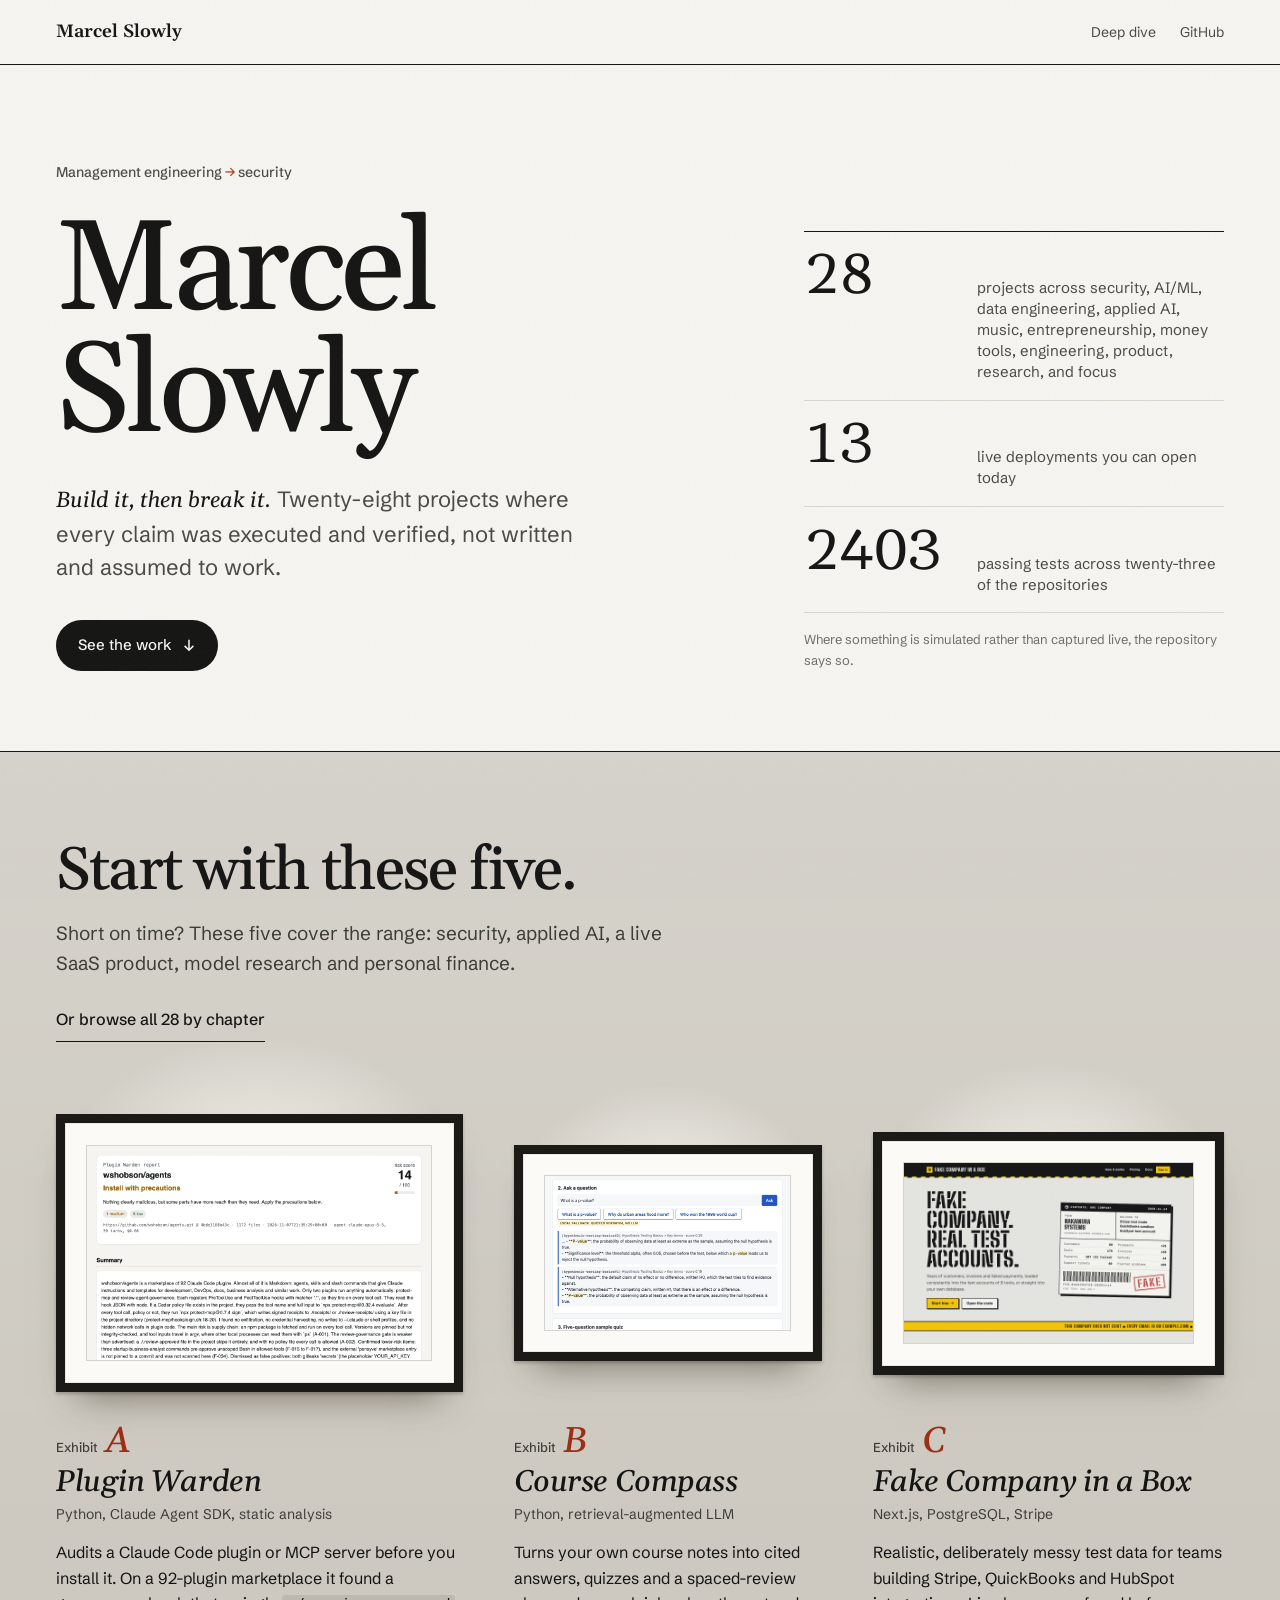
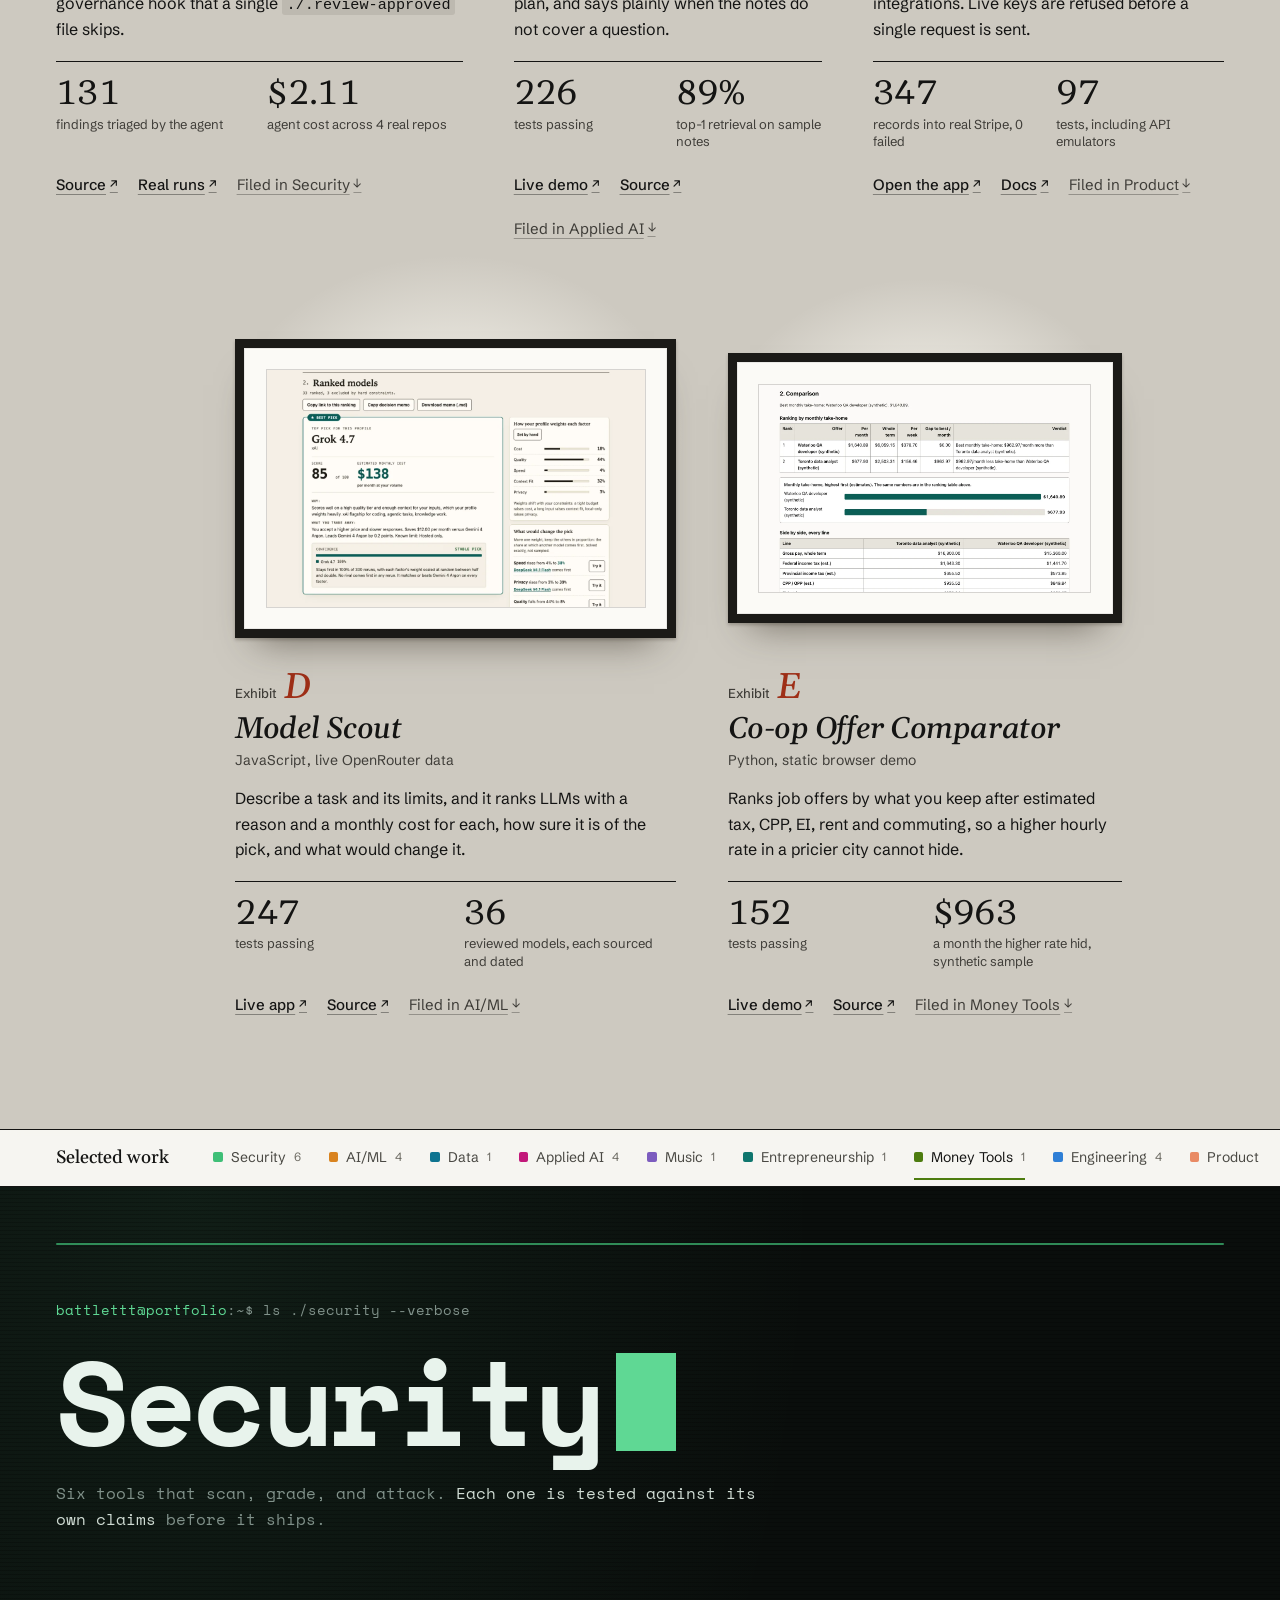
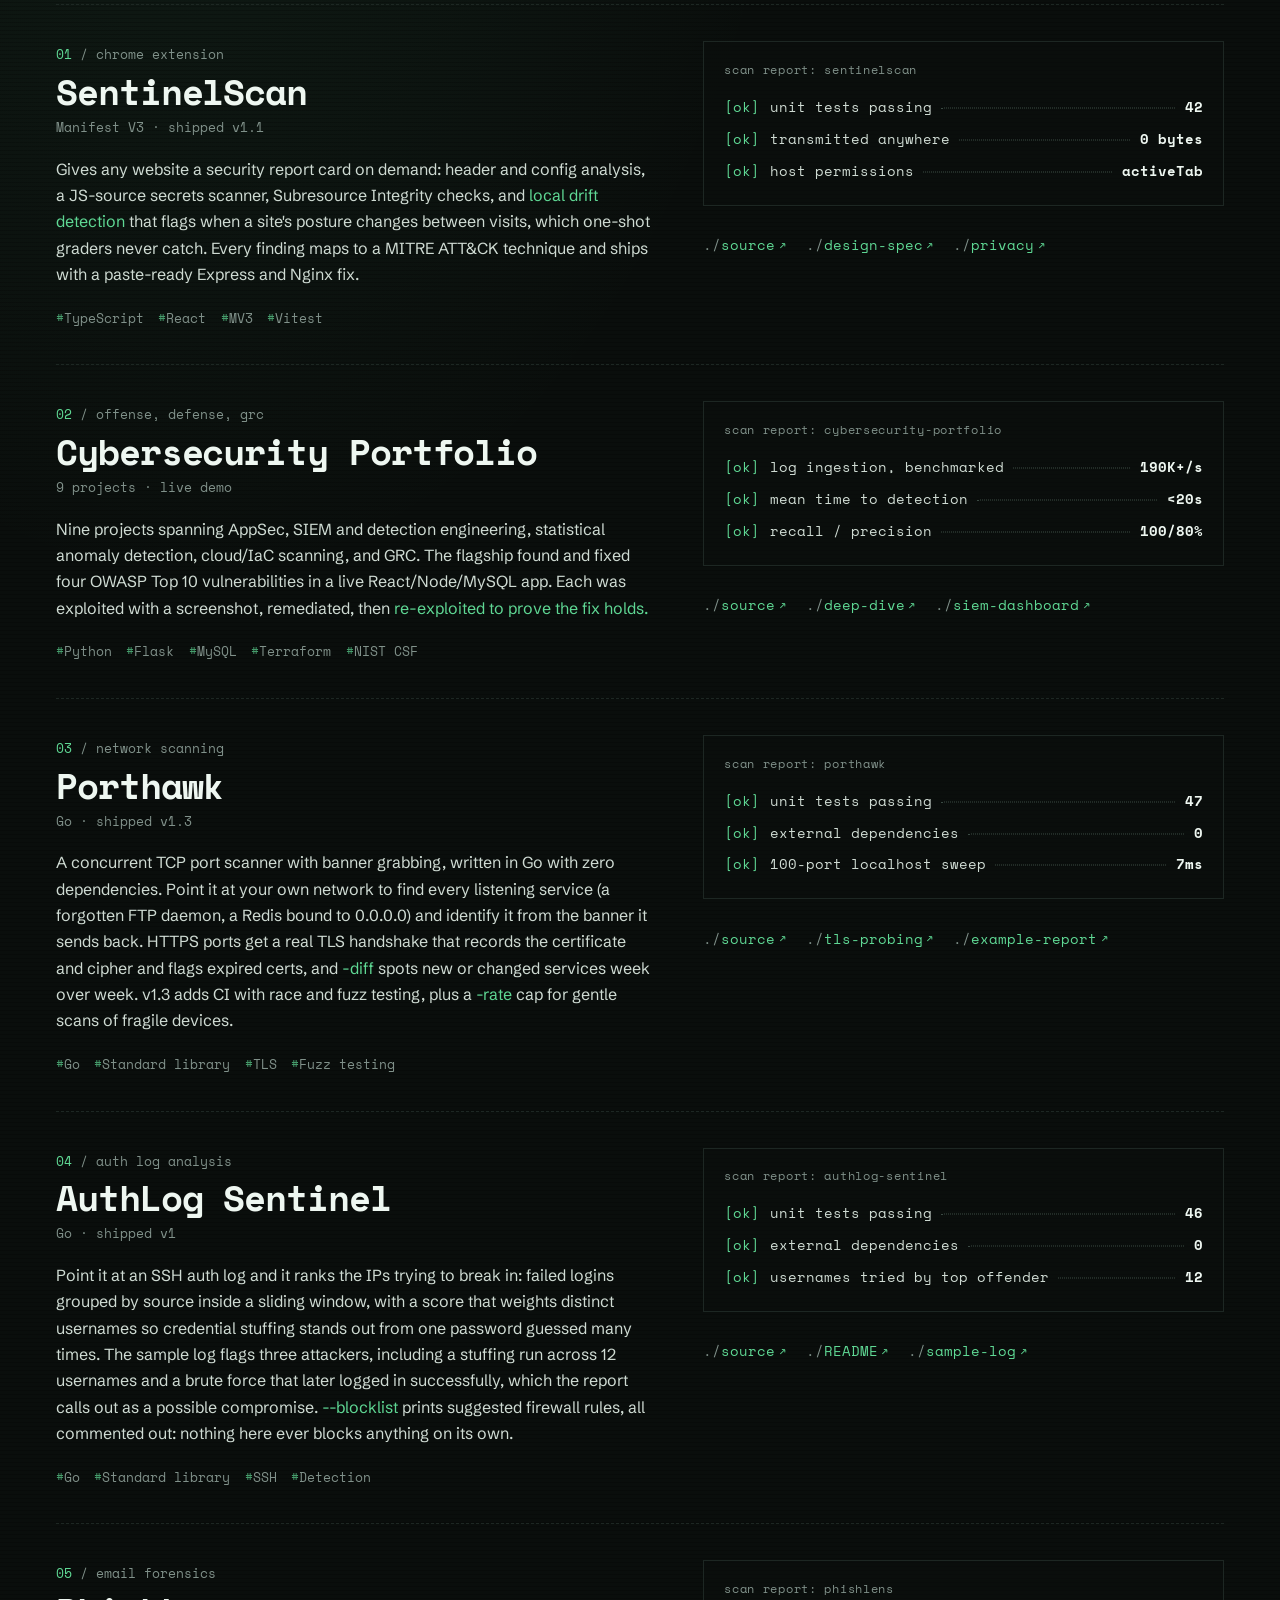
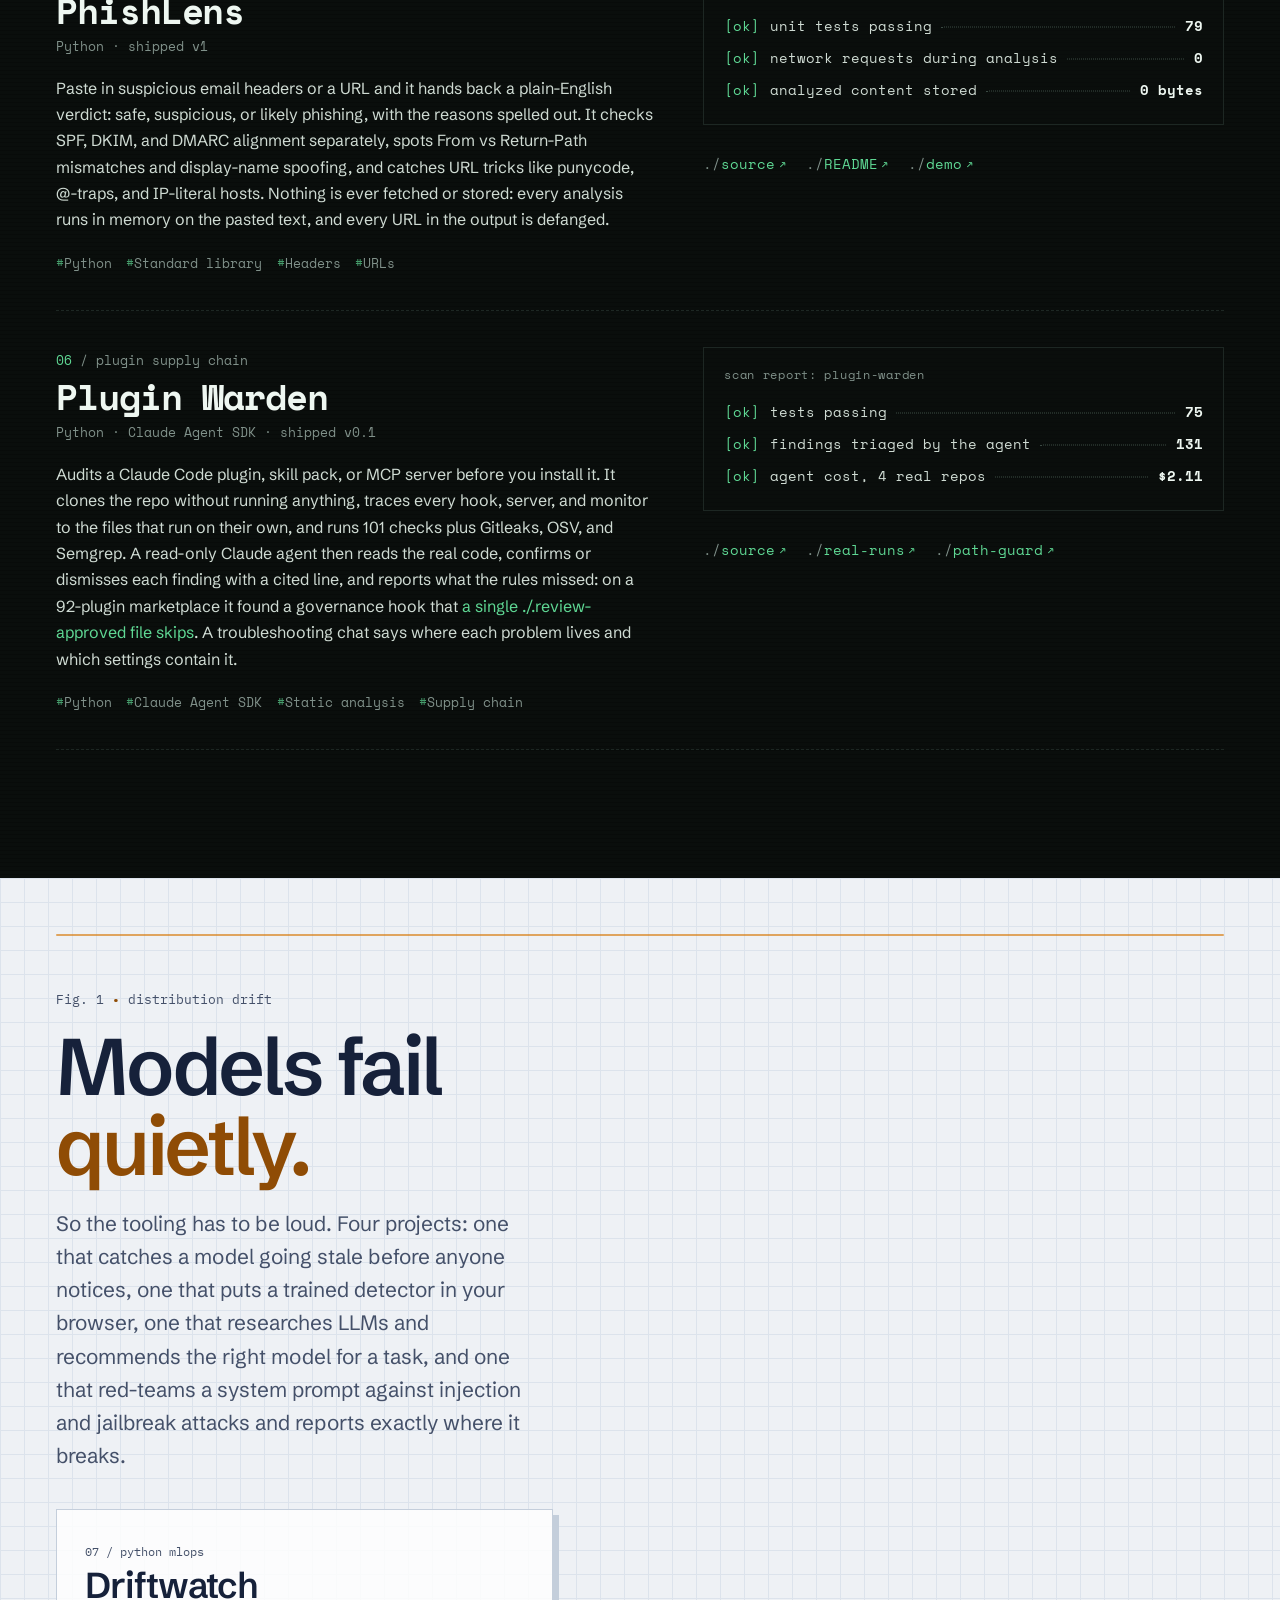
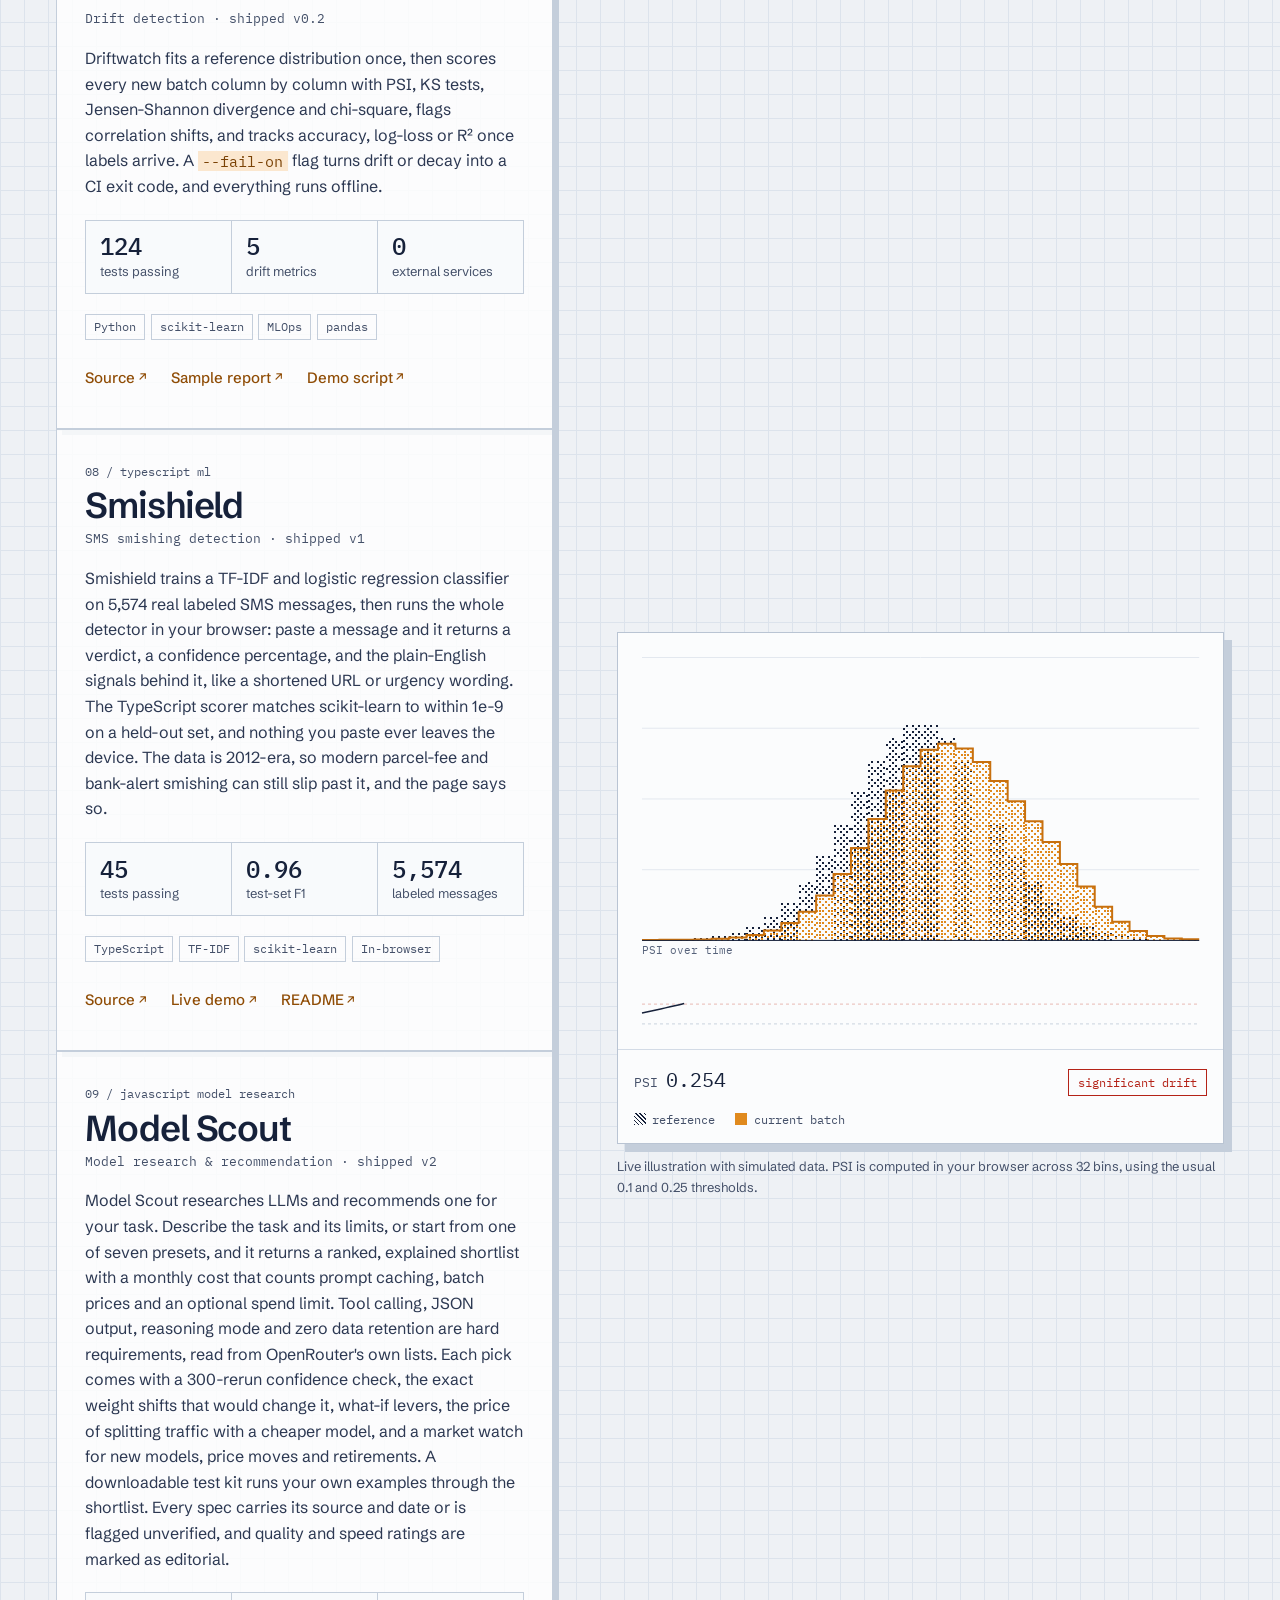
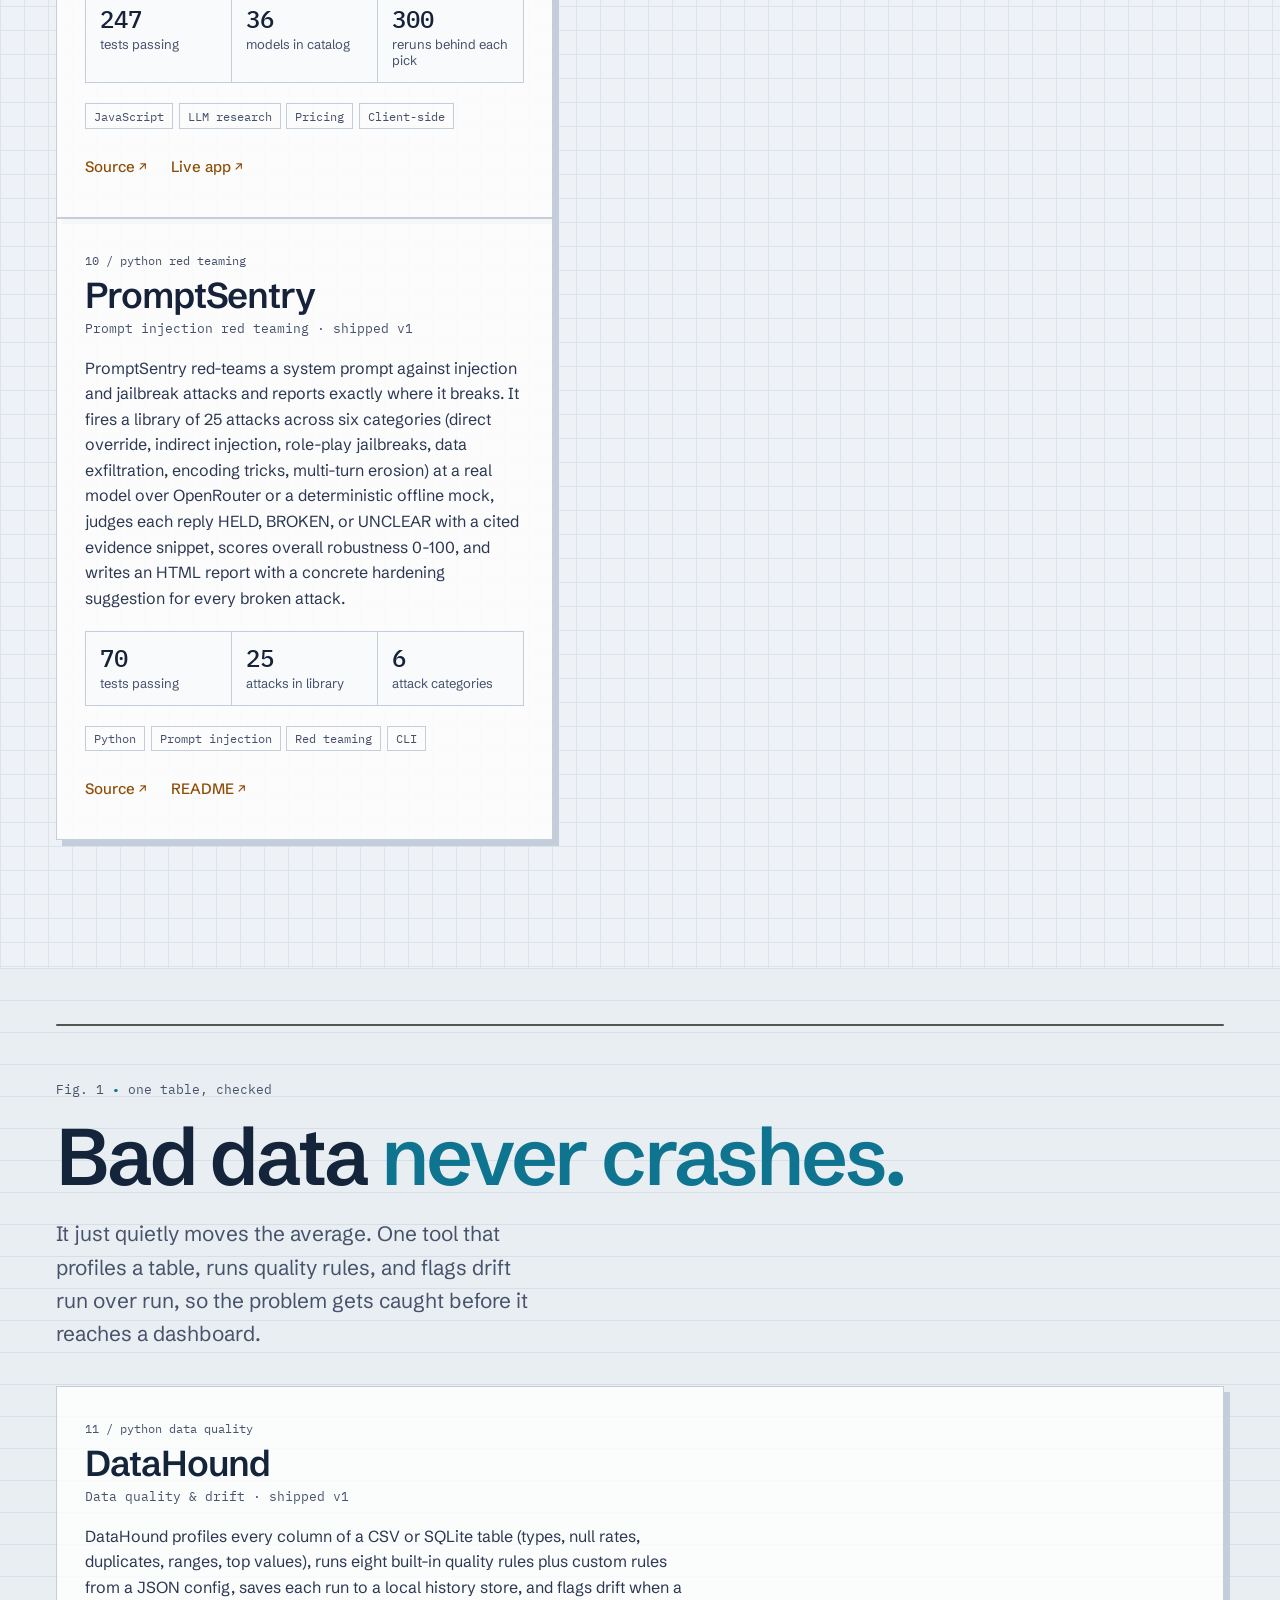
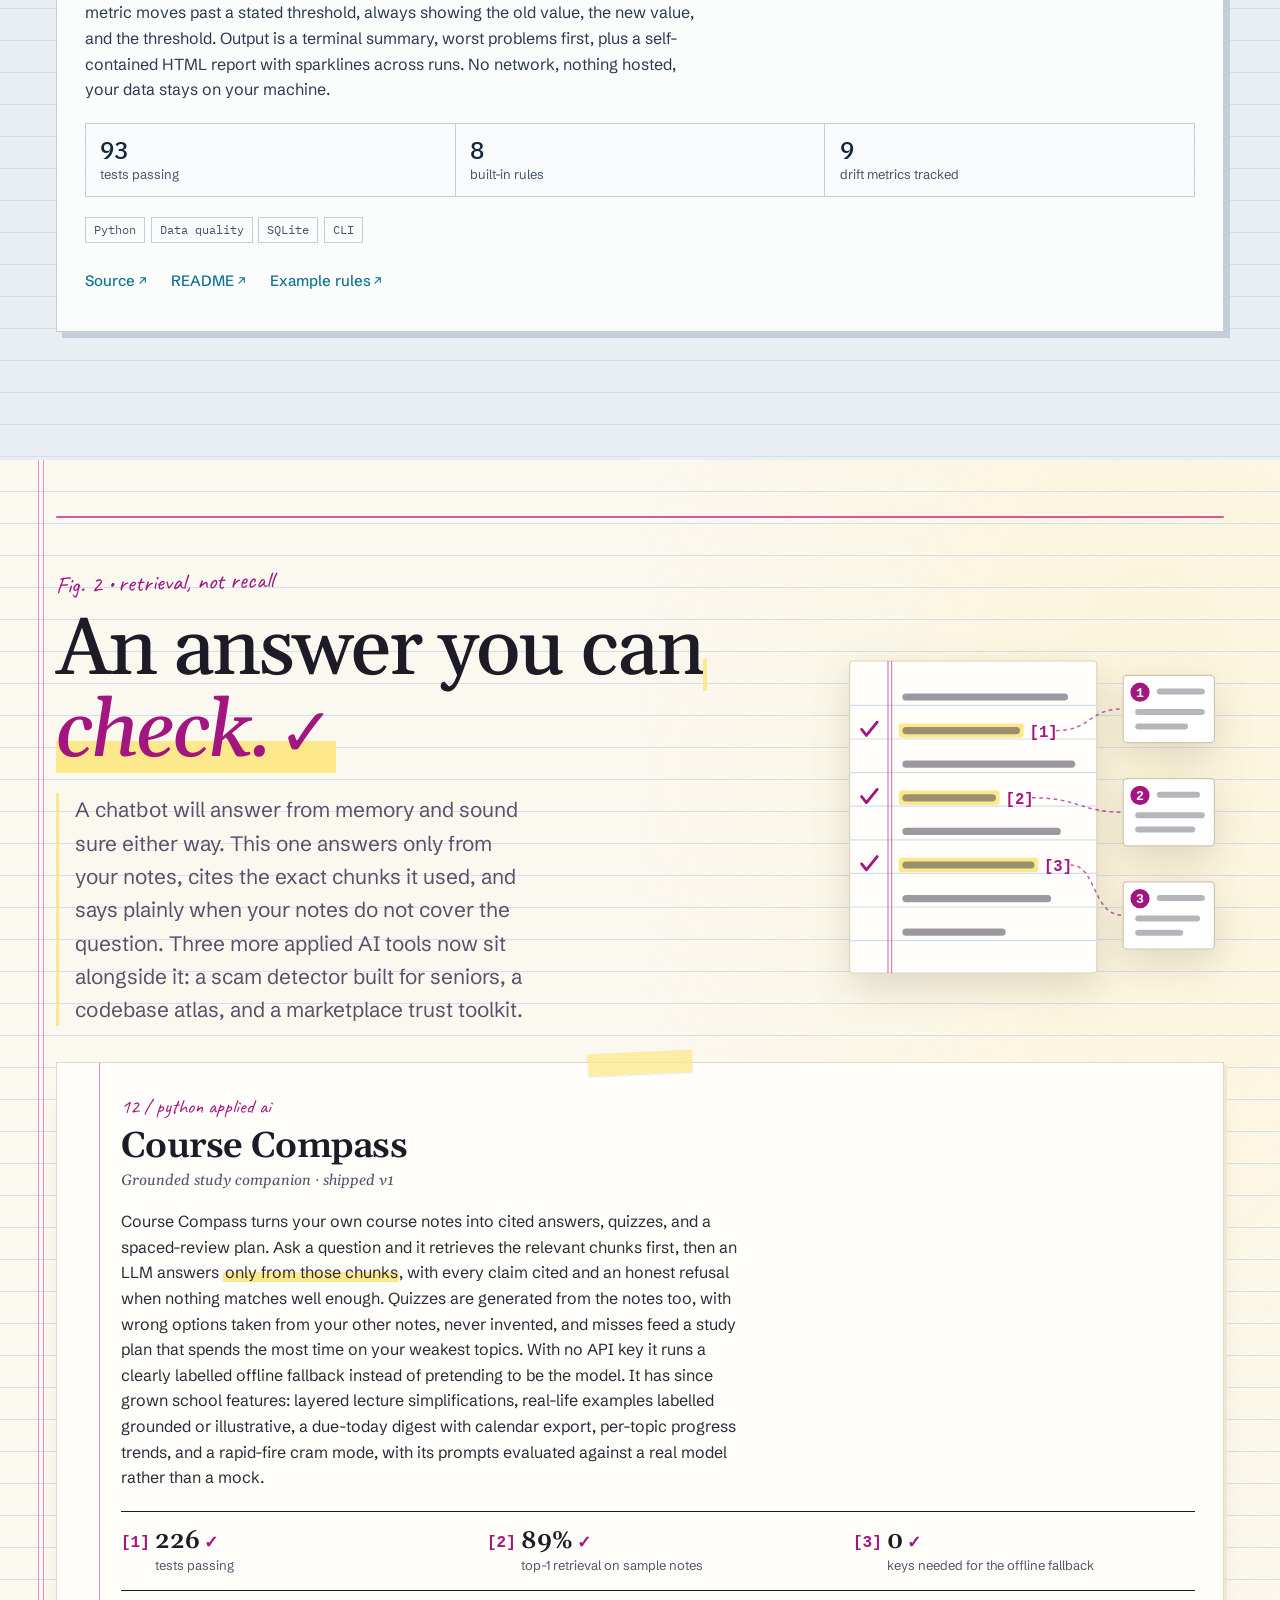
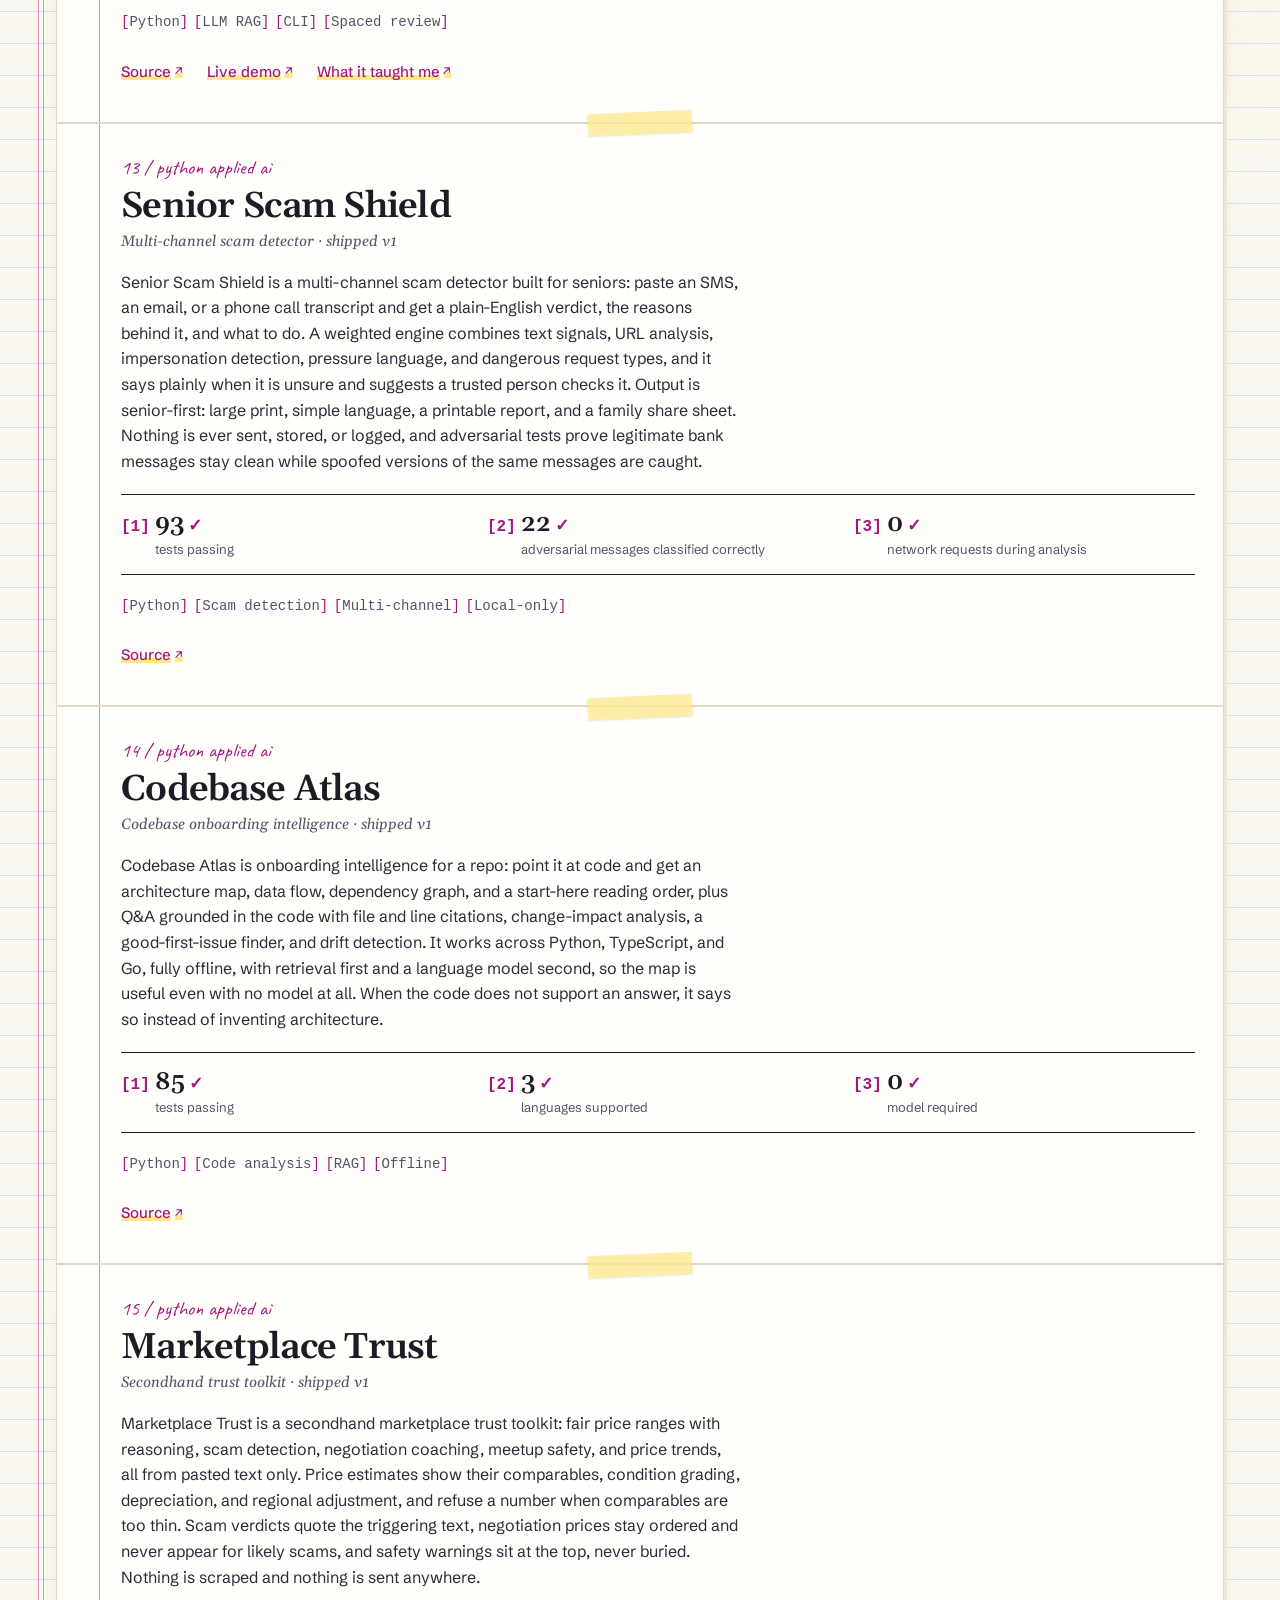
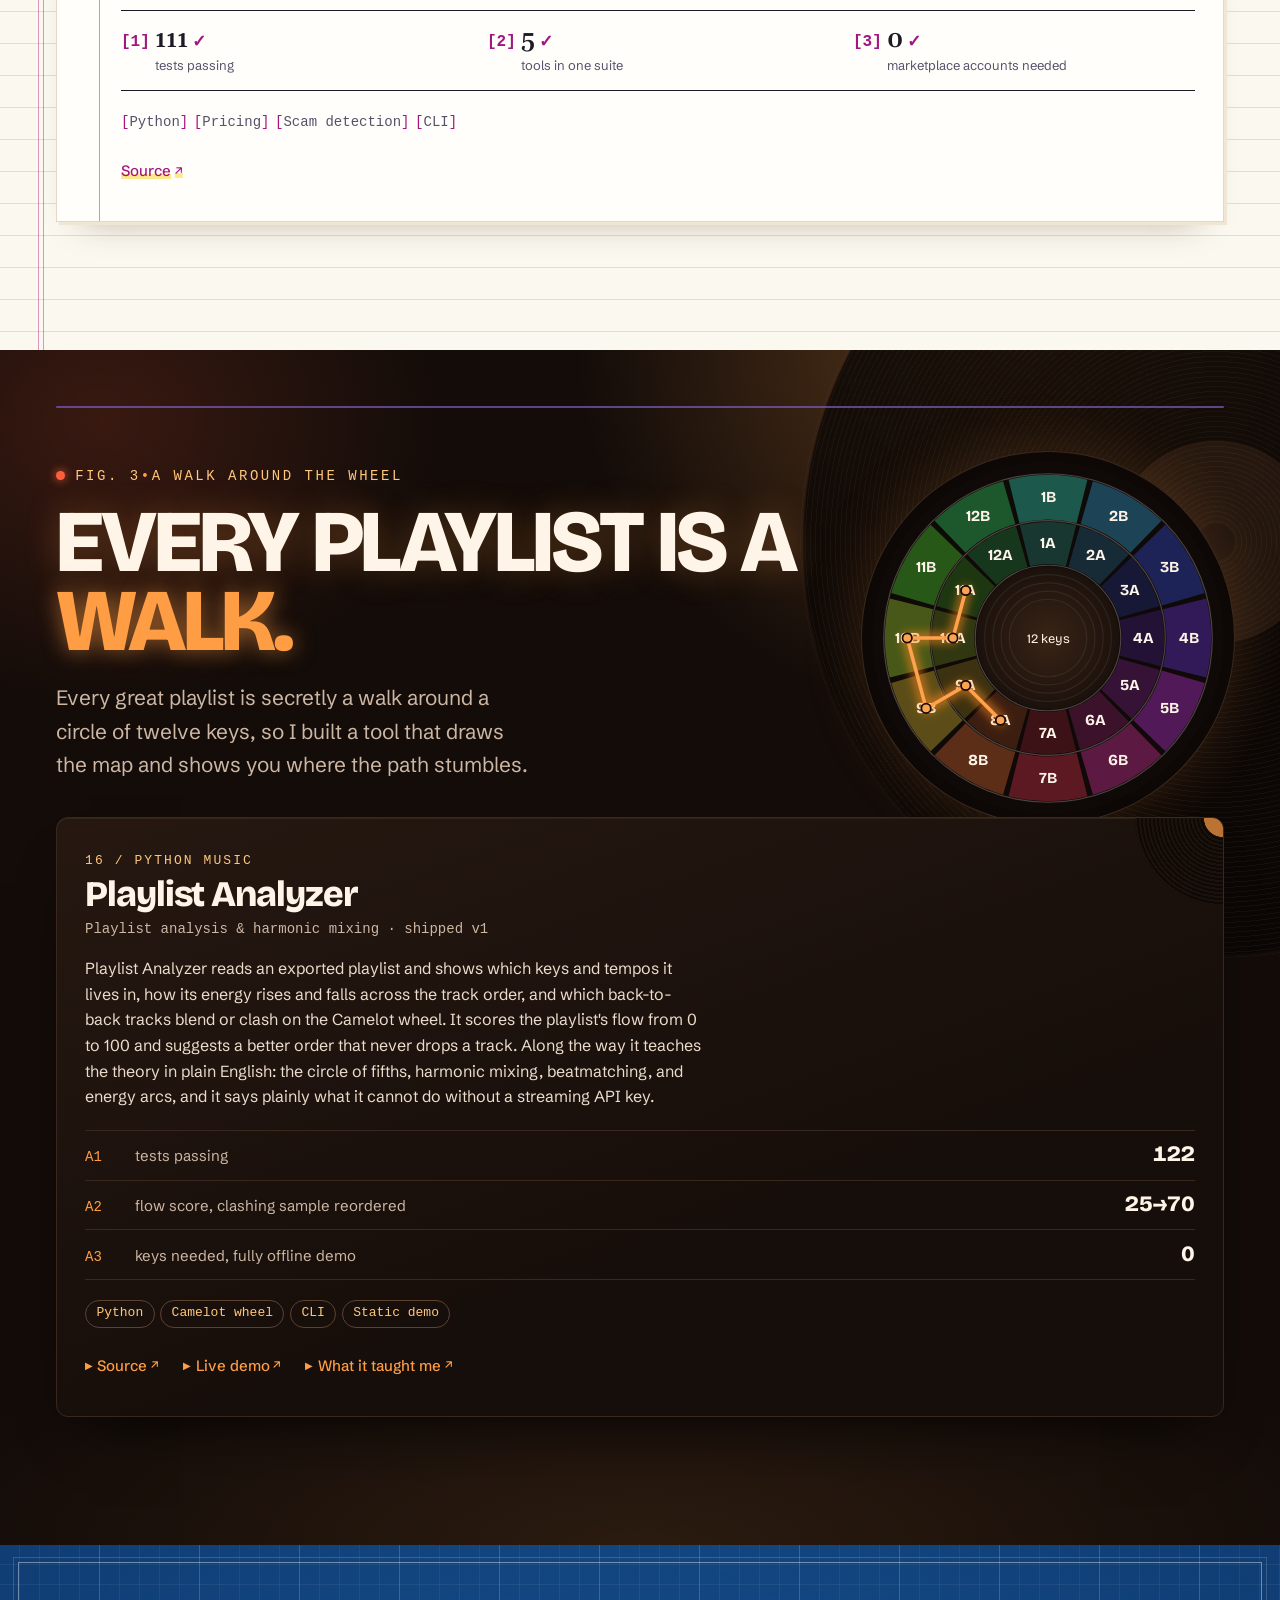
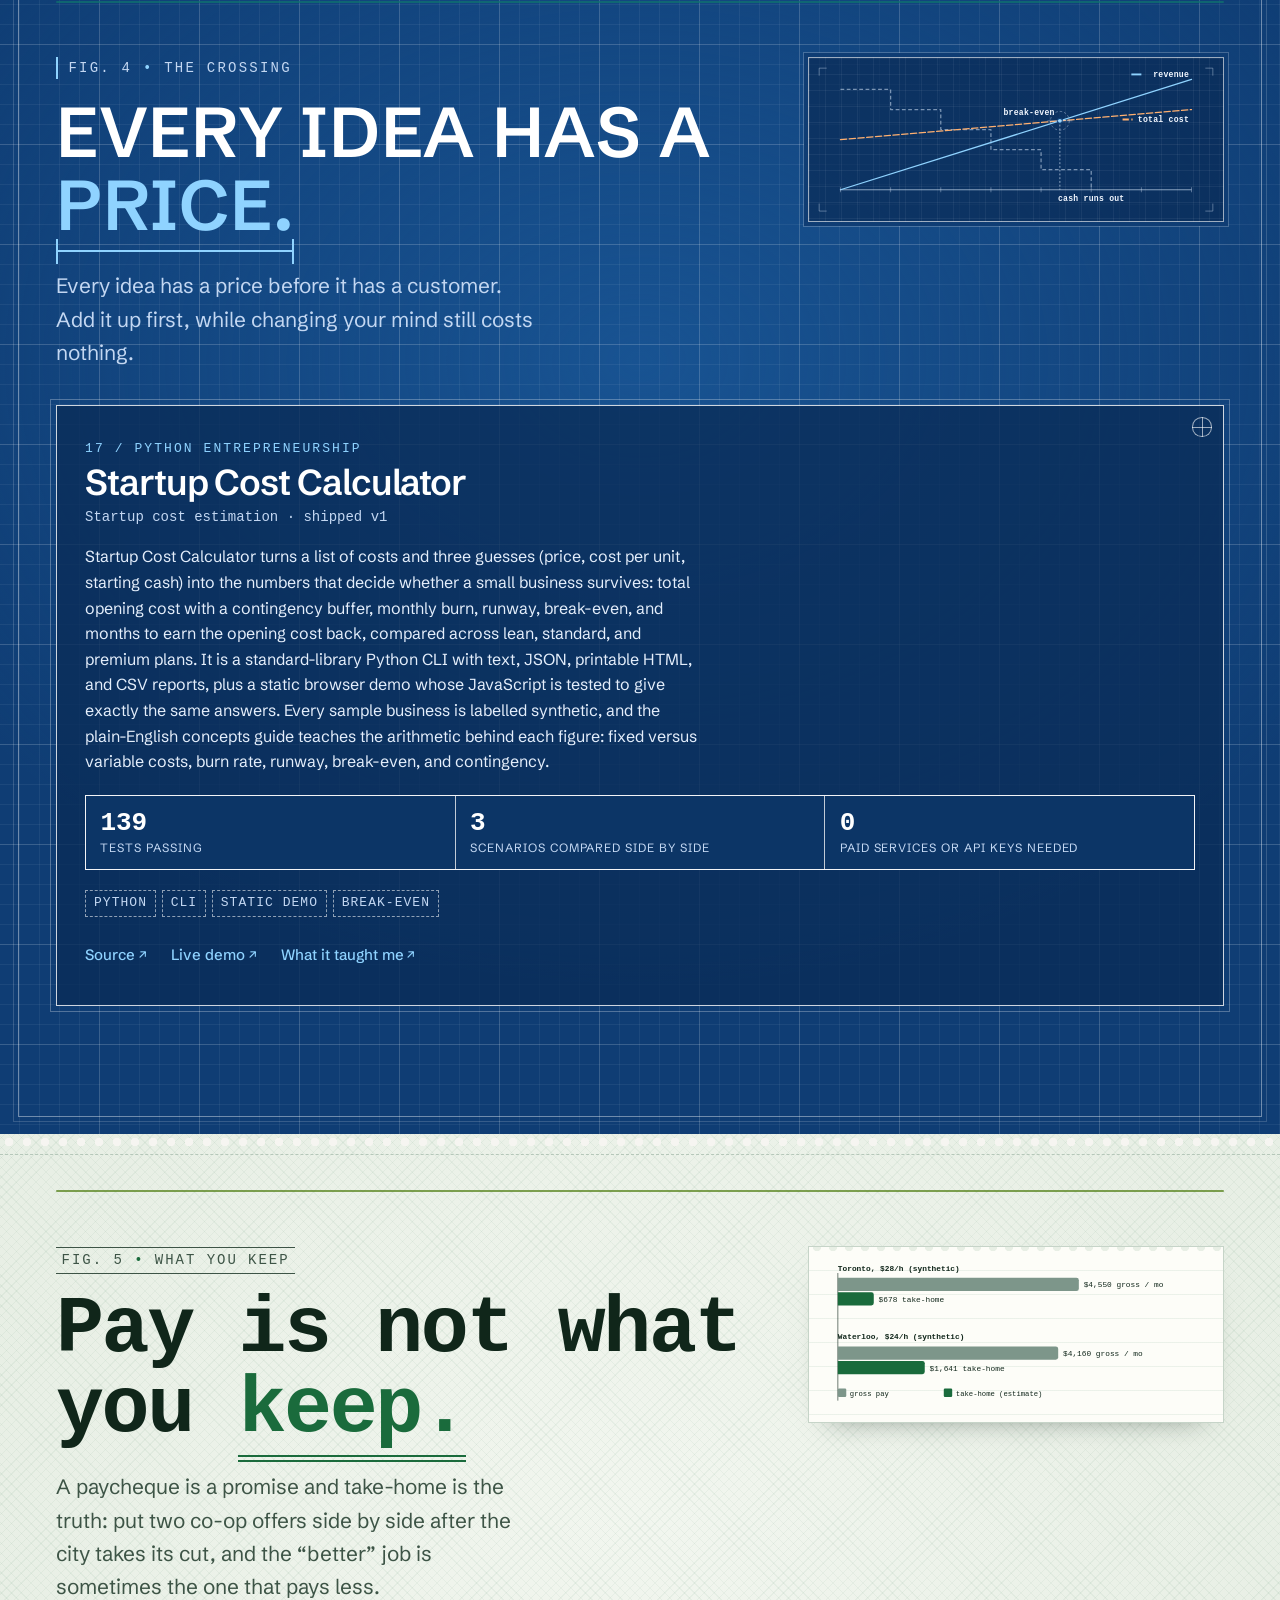
==== commit 860539ca: "Model Scout: test kit on the site, 247 tests Co-Authored-By: Claude Opus 5.5 <noreply@anthropic.com>" ====
--- a/index.html
+++ b/index.html
@@ -858,7 +858,7 @@
       <dl class="ledger">
         <div><dt>28</dt><dd>projects across security, AI/ML, data engineering, applied AI, music, entrepreneurship, money tools, engineering, product, research, and focus</dd></div>
         <div><dt>13</dt><dd>live deployments you can open today</dd></div>
-        <div><dt>2400</dt><dd>passing tests across twenty-three of the repositories</dd></div>
+        <div><dt>2403</dt><dd>passing tests across twenty-three of the repositories</dd></div>
       </dl>
       <p class="ledger__note">Where something is simulated rather than captured live, the repository says so.</p>
     </div>
@@ -961,7 +961,7 @@
             <p class="fx-med">JavaScript, live OpenRouter data</p>
             <p class="fx-note">Describe a task and its limits, and it ranks LLMs with a reason and a monthly cost for each, how sure it is of the pick, and what would change it.</p>
             <dl class="fx-figs">
-              <div><dt>244</dt><dd>tests passing</dd></div>
+              <div><dt>247</dt><dd>tests passing</dd></div>
               <div><dt>36</dt><dd>reviewed models, each sourced and dated</dd></div>
             </dl>
             <ul class="fx-go">
@@ -1276,10 +1276,10 @@
           <h3><a href="https://github.com/battlettt/model-scout">Model Scout</a></h3>
           <p class="meta">Model research &amp; recommendation &middot; shipped v2</p>
           <p class="desc">
-            Model Scout researches LLMs and recommends one for your task. Describe the task and its limits, or start from one of seven presets, and it returns a ranked, explained shortlist with a monthly cost that counts prompt caching, batch prices and an optional spend limit; it can count the tokens in a pasted sample if you do not know your volume. Tool calling, JSON output, reasoning mode and zero data retention are hard requirements, read from OpenRouter's own lists. Each pick comes with a 300-rerun confidence check, the exact weight shifts that would change it, what-if levers, the price of splitting traffic with a cheaper model, and a market watch for new models, price moves and retirements. Every spec carries its source and date or is flagged unverified, and quality and speed ratings are marked as editorial.
+            Model Scout researches LLMs and recommends one for your task. Describe the task and its limits, or start from one of seven presets, and it returns a ranked, explained shortlist with a monthly cost that counts prompt caching, batch prices and an optional spend limit. Tool calling, JSON output, reasoning mode and zero data retention are hard requirements, read from OpenRouter's own lists. Each pick comes with a 300-rerun confidence check, the exact weight shifts that would change it, what-if levers, the price of splitting traffic with a cheaper model, and a market watch for new models, price moves and retirements. A downloadable test kit runs your own examples through the shortlist. Every spec carries its source and date or is flagged unverified, and quality and speed ratings are marked as editorial.
           </p>
           <ul class="ai-stats">
-            <li><b>244</b><span>tests passing</span></li>
+            <li><b>247</b><span>tests passing</span></li>
             <li><b>36</b><span>models in catalog</span></li>
             <li><b>300</b><span>reruns behind each pick</span></li>
           </ul>
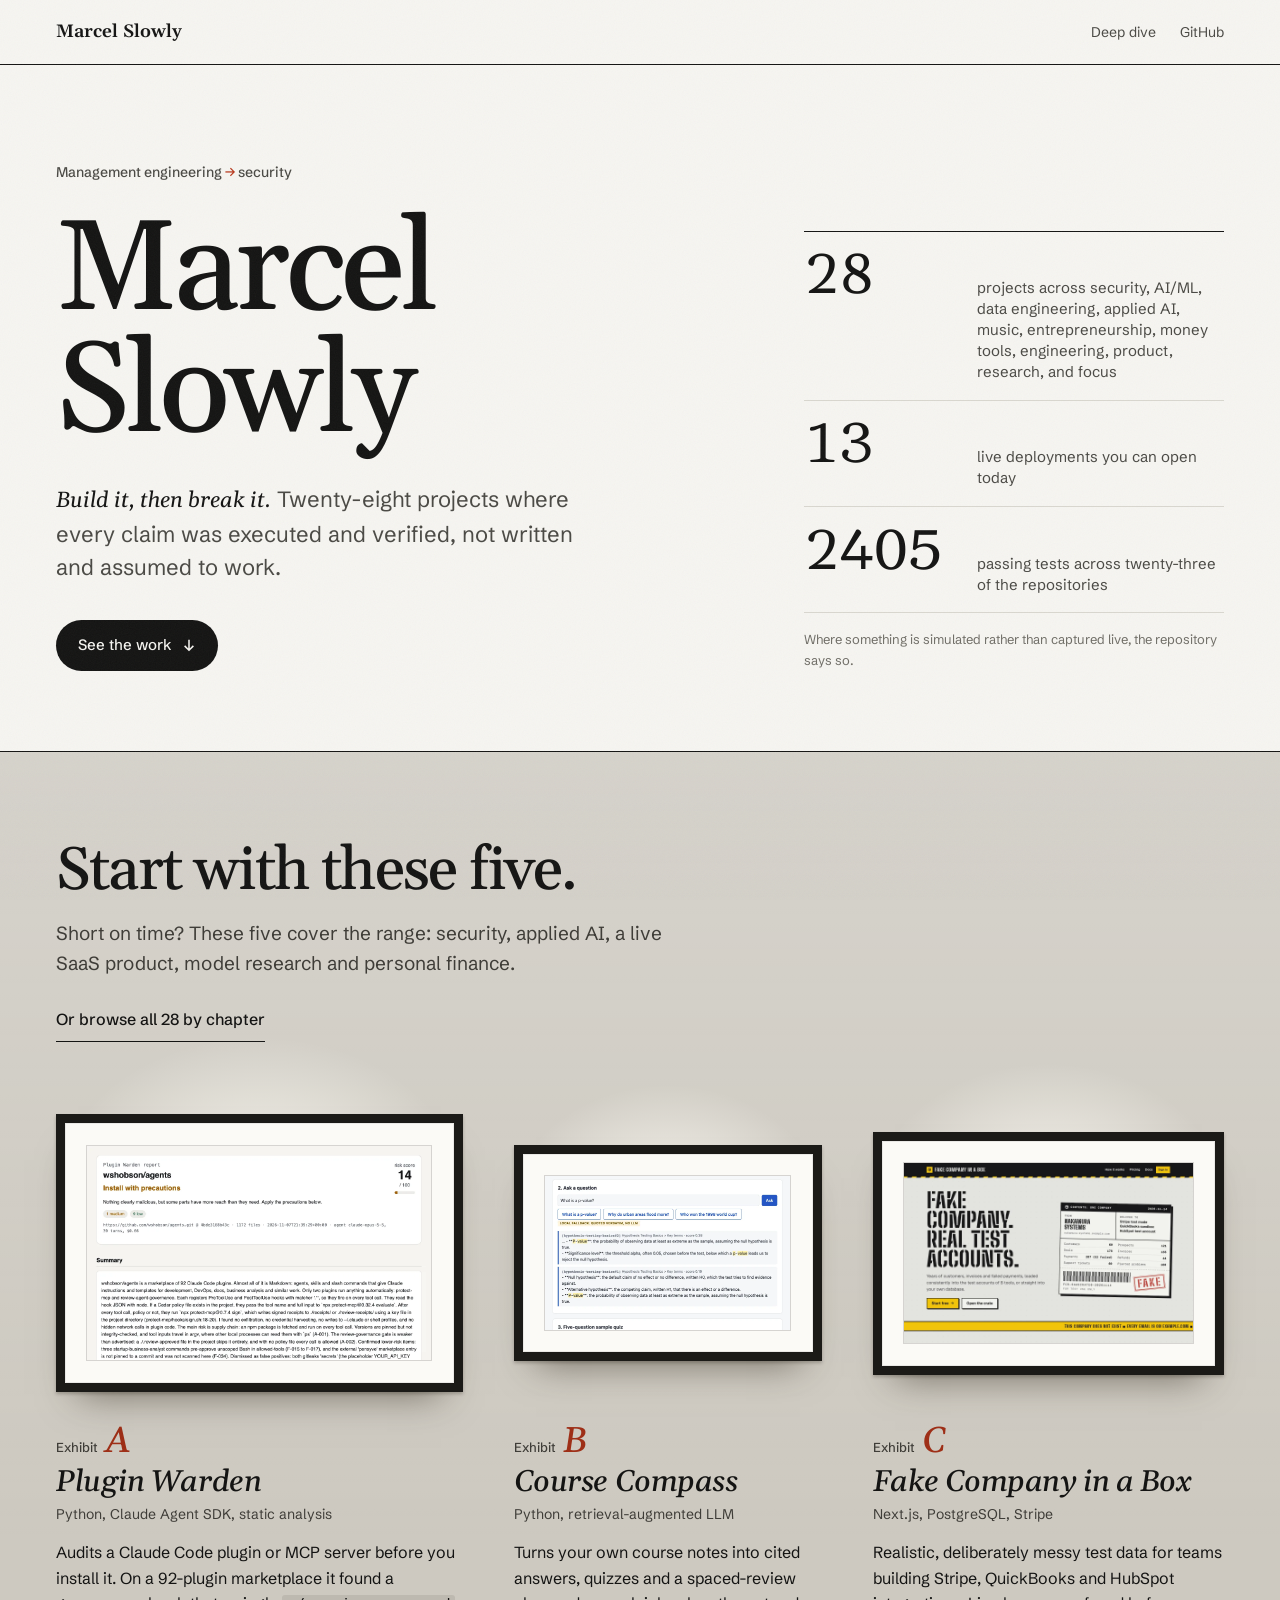
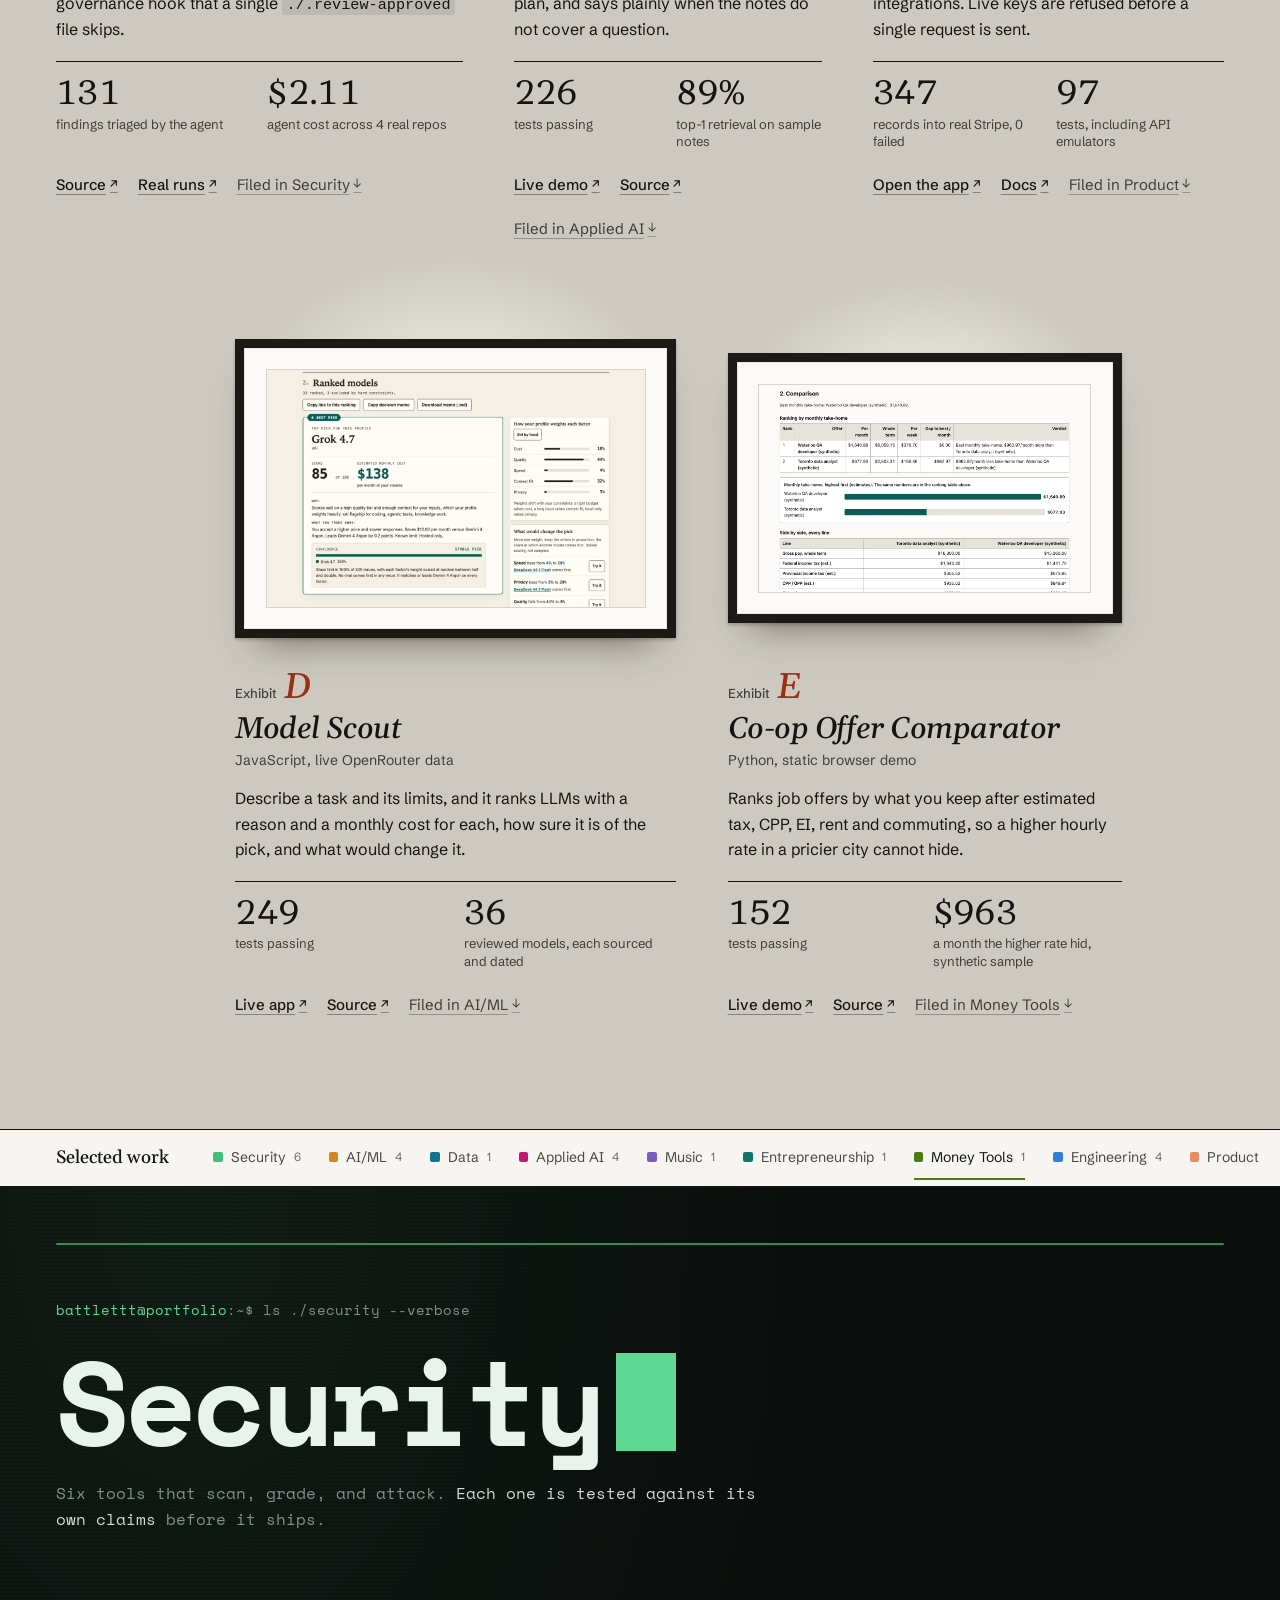
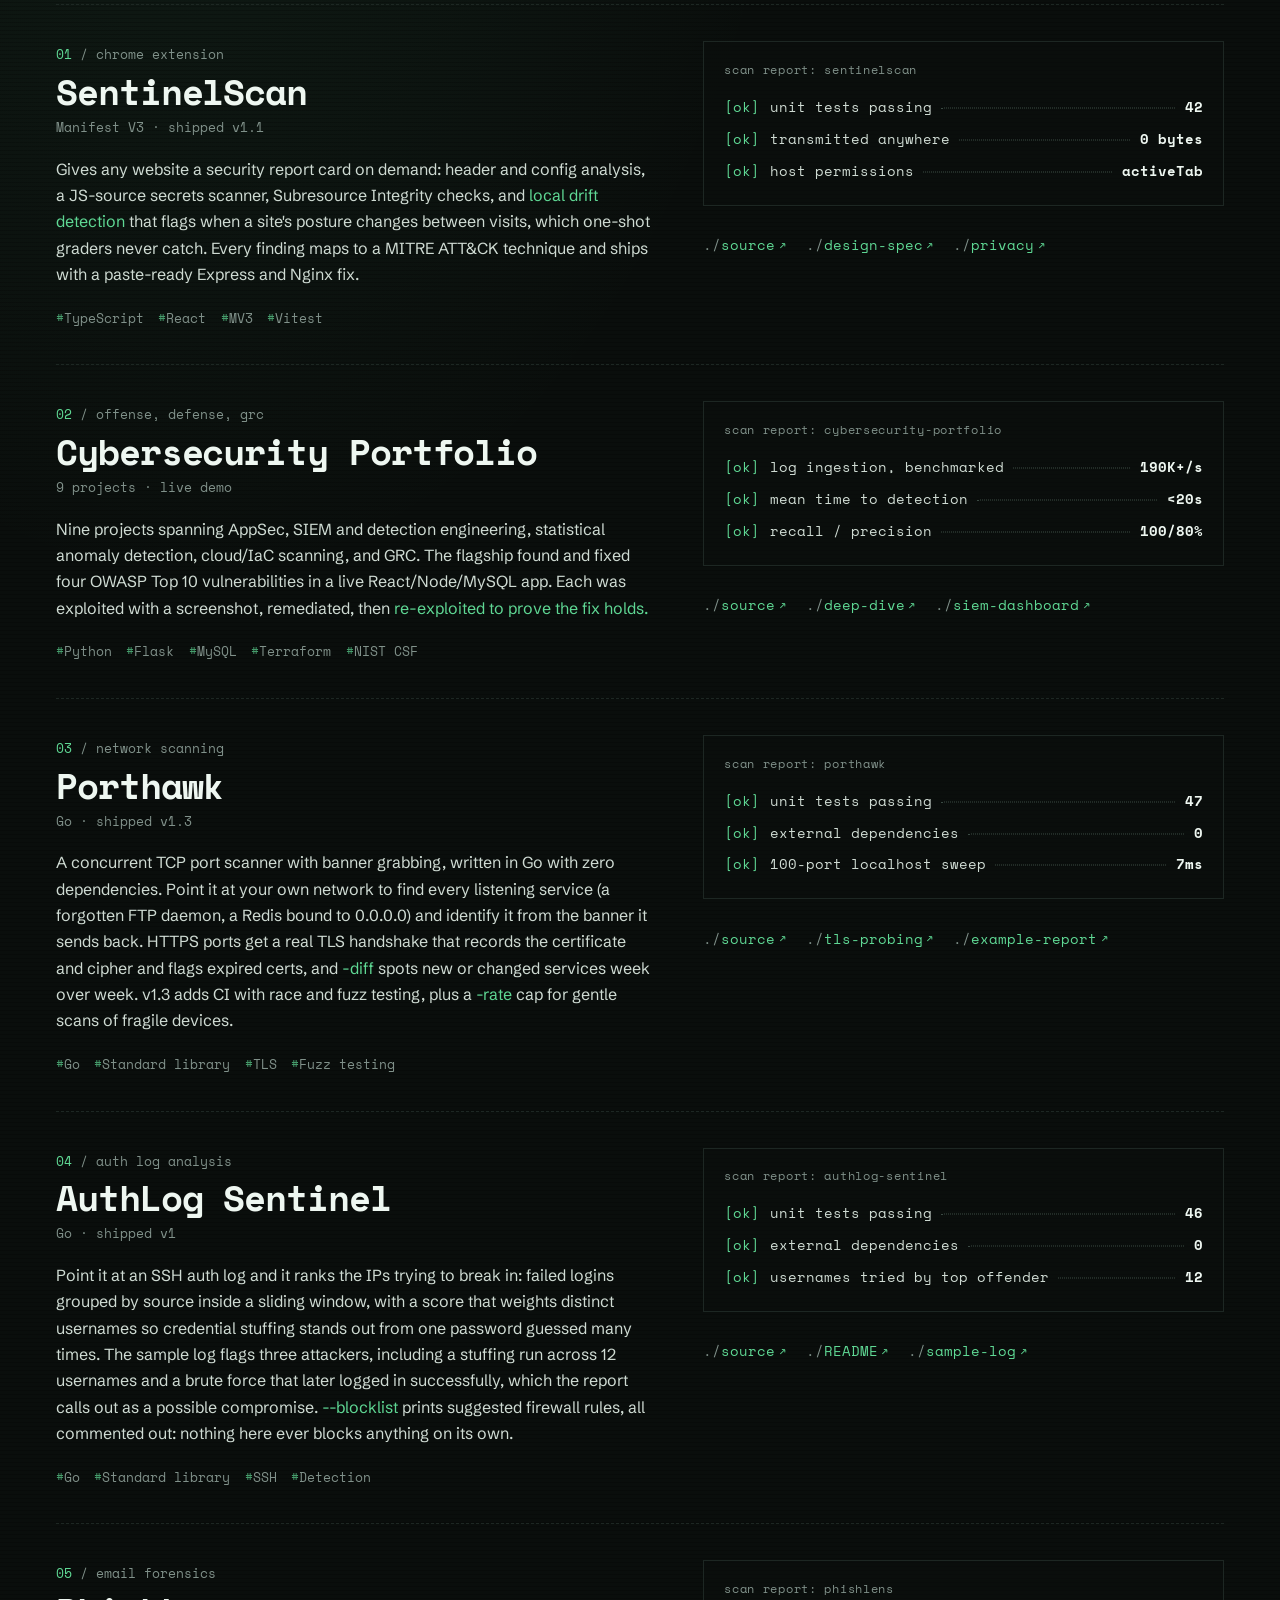
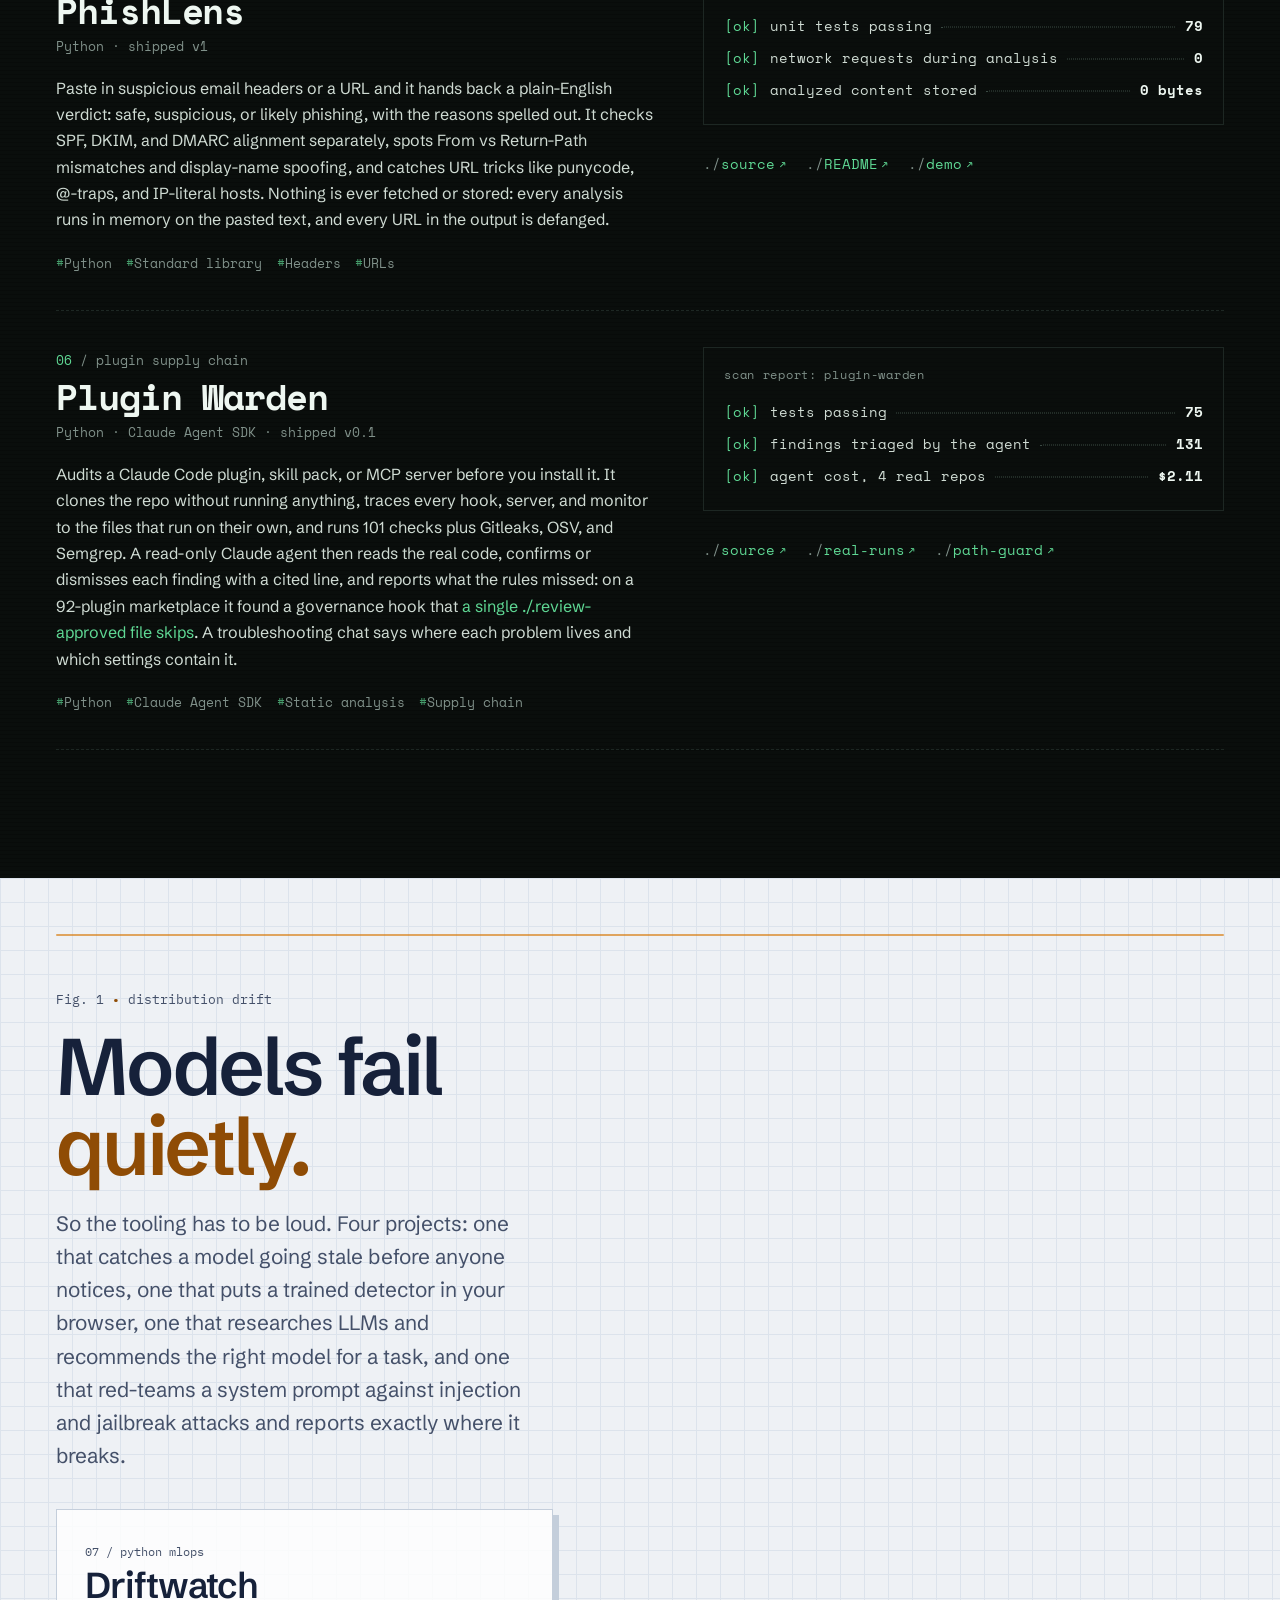
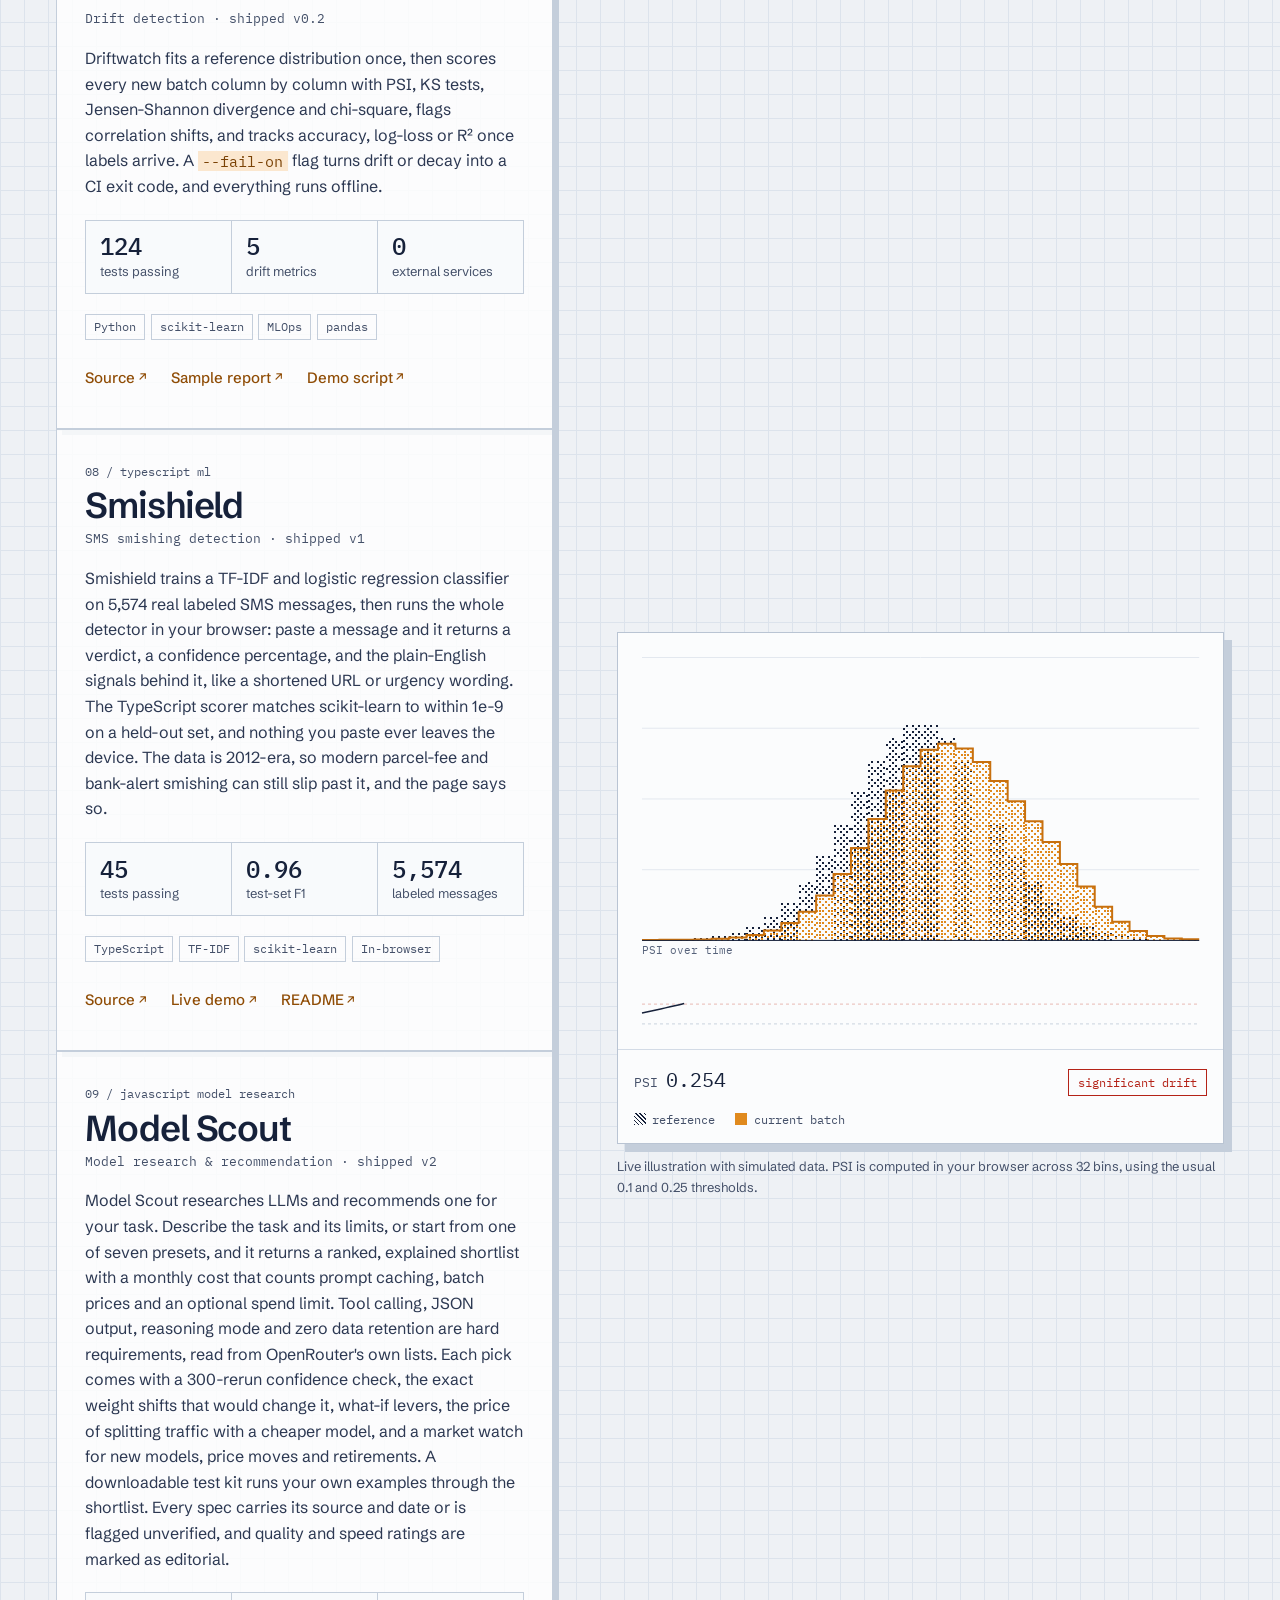
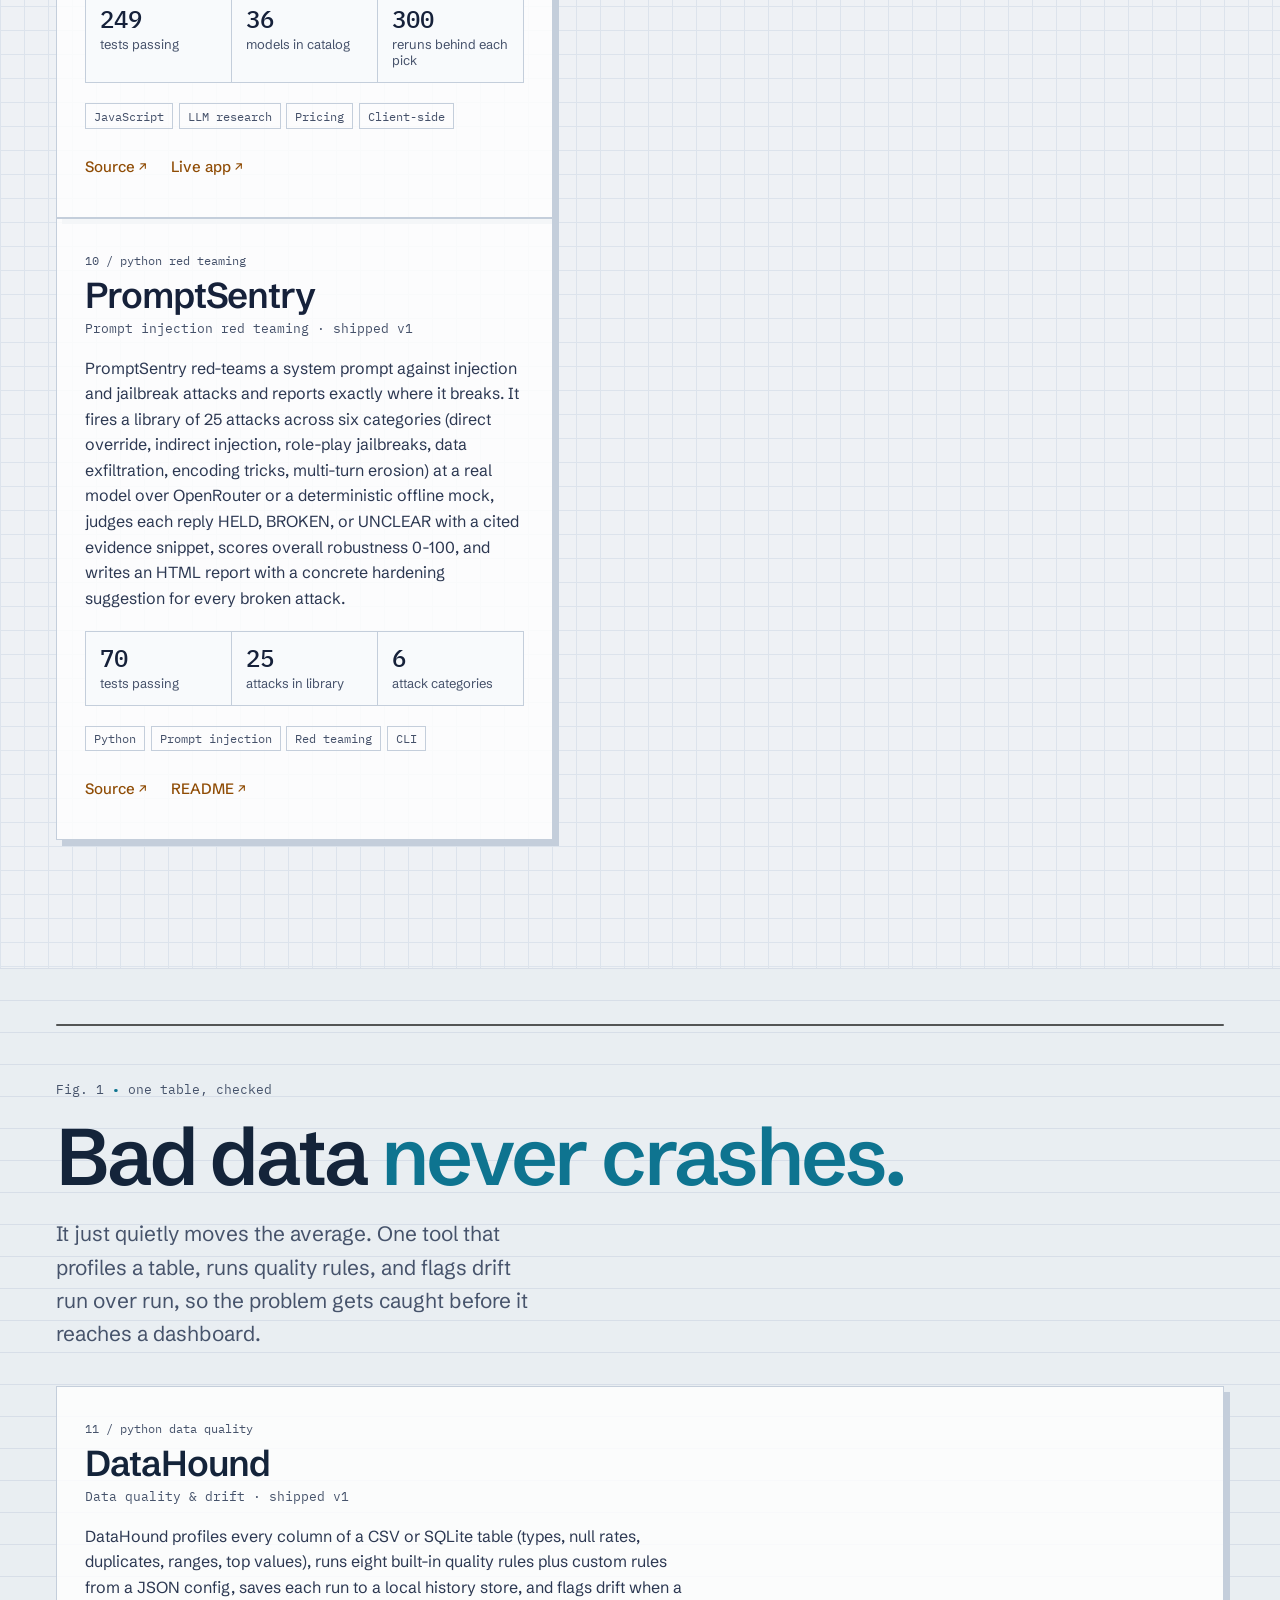
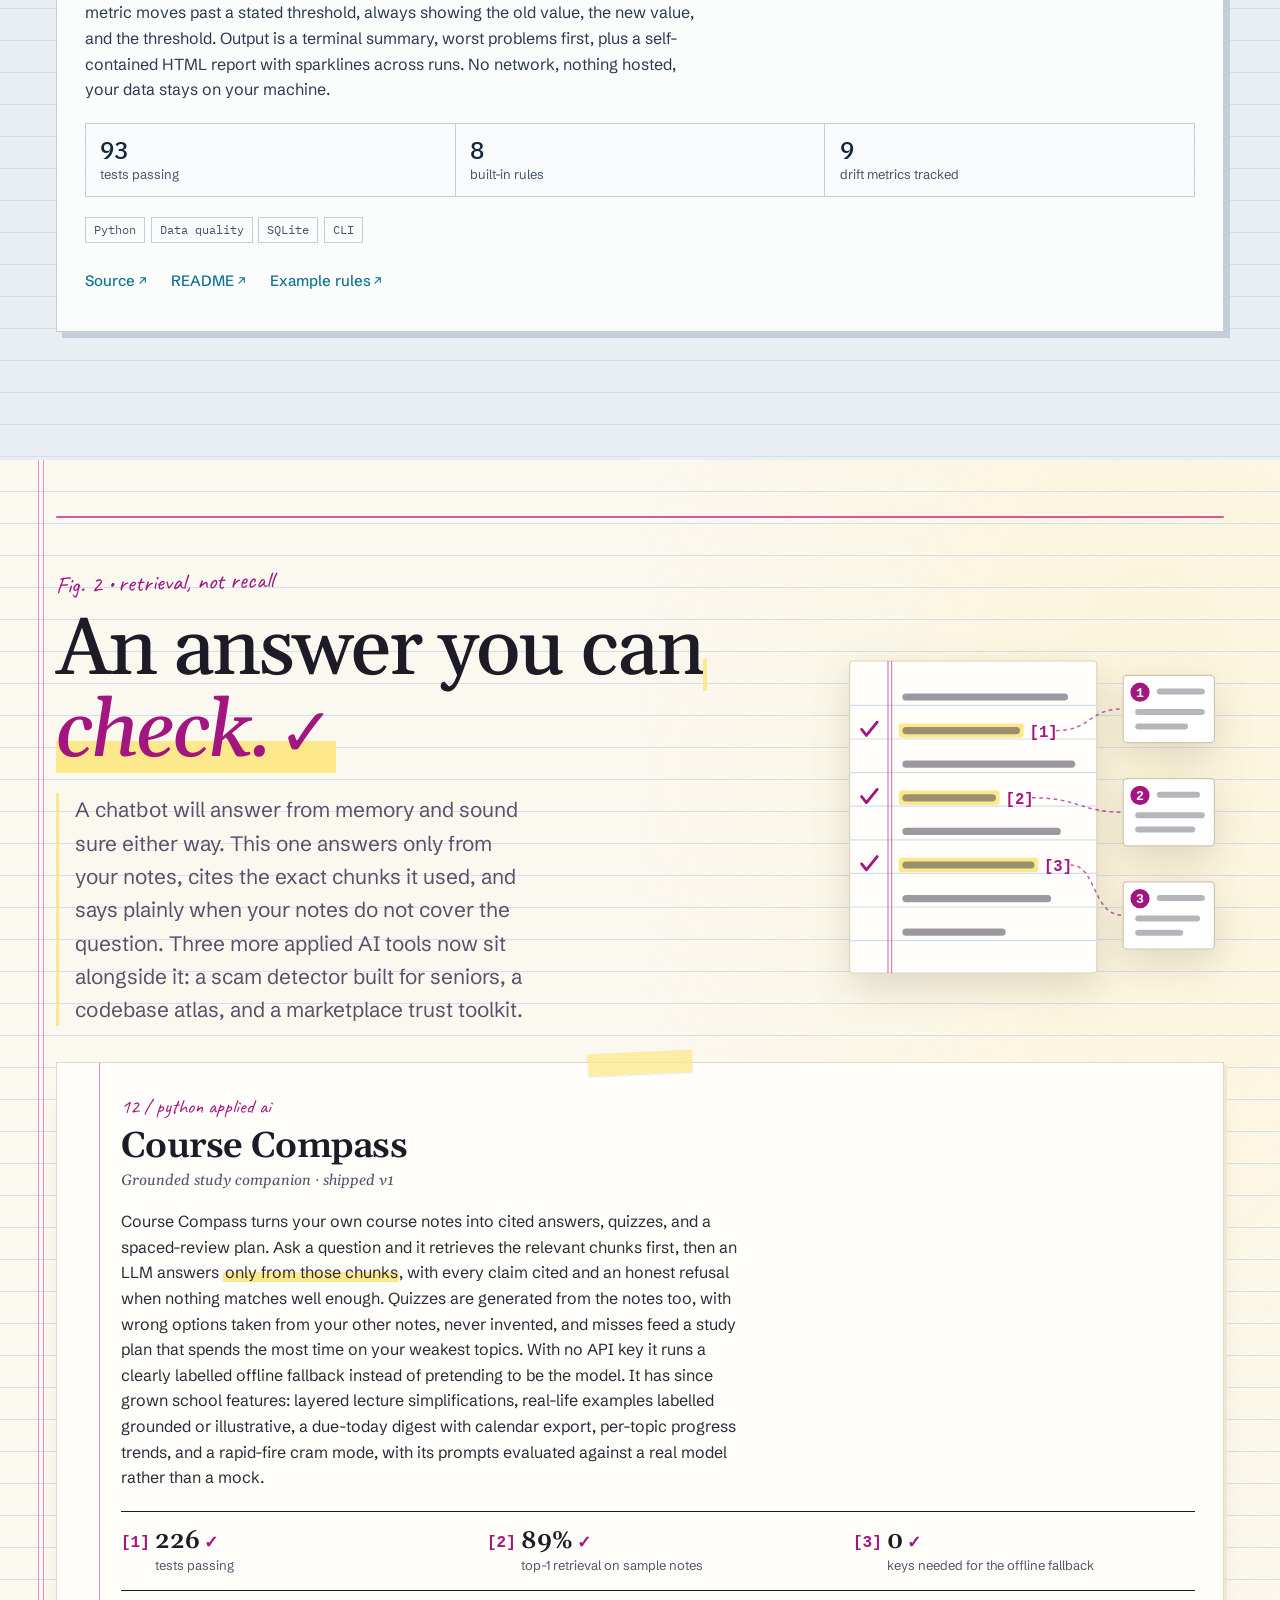
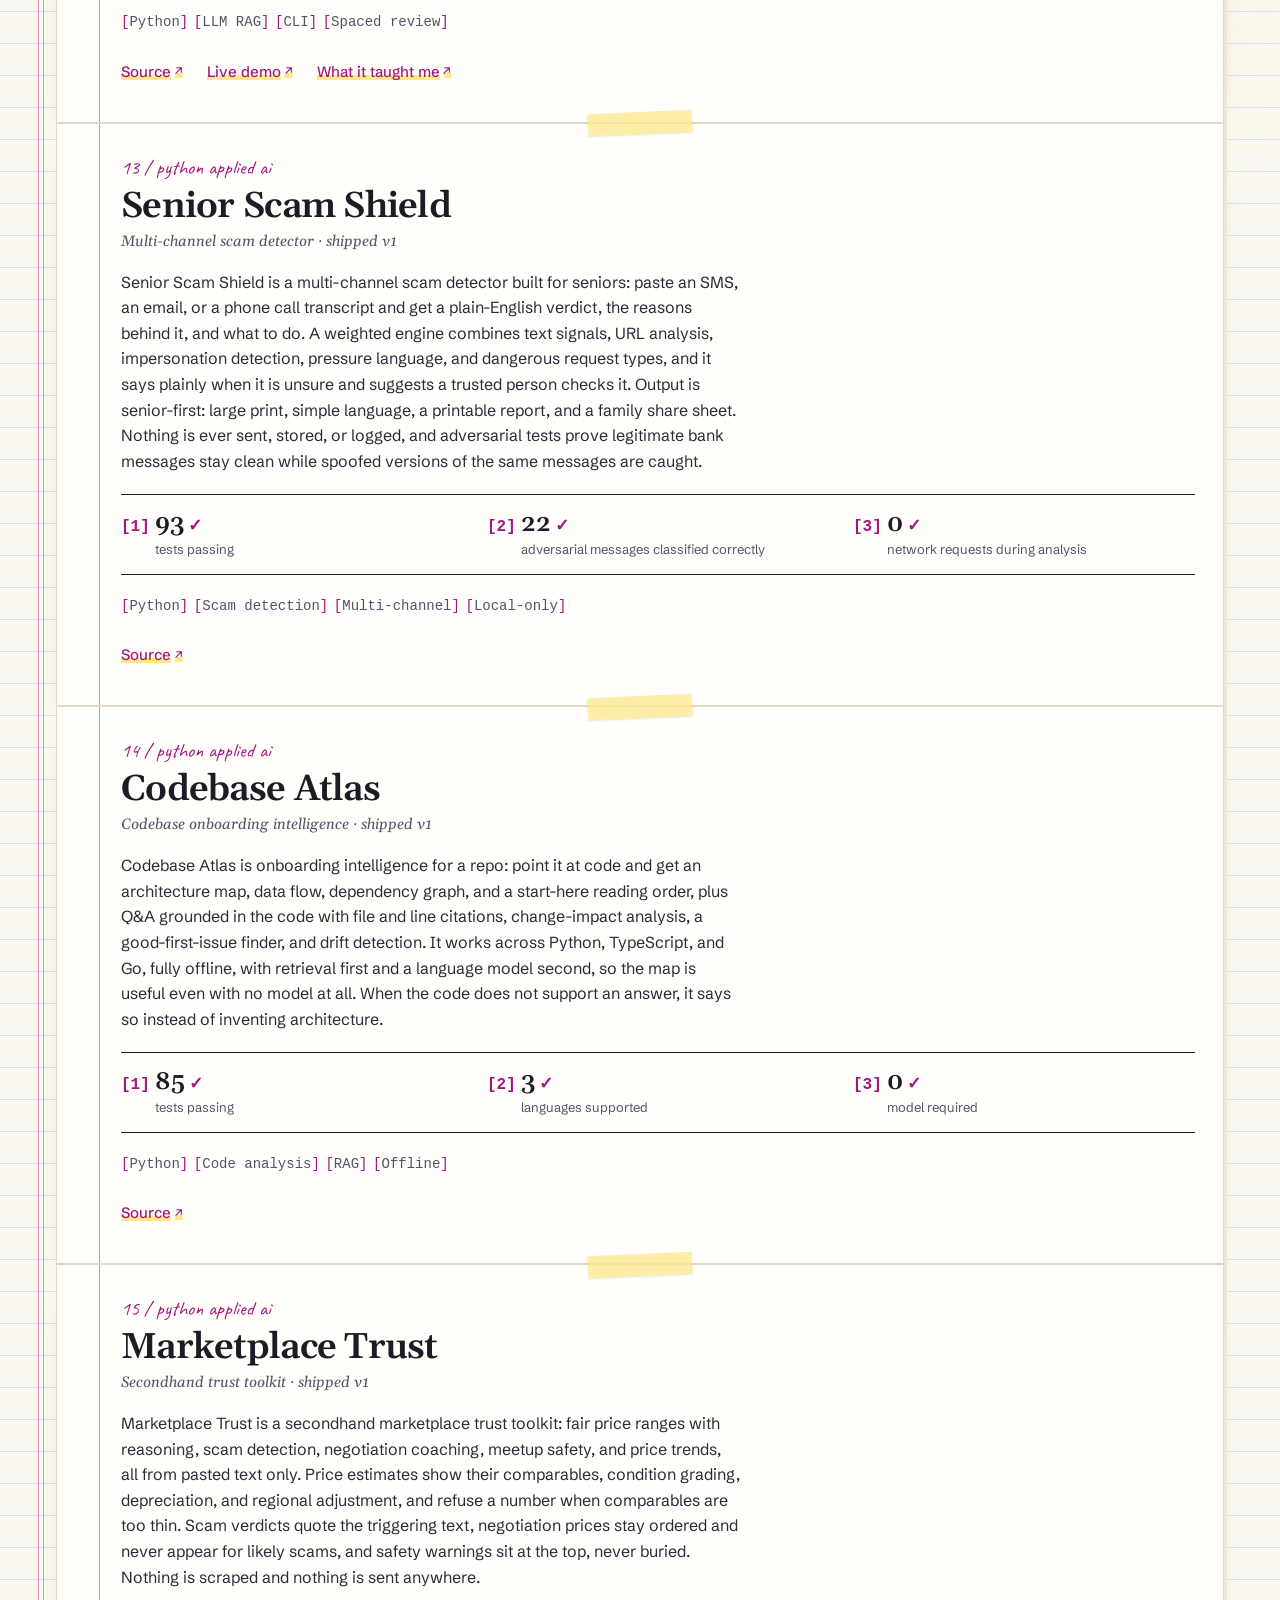
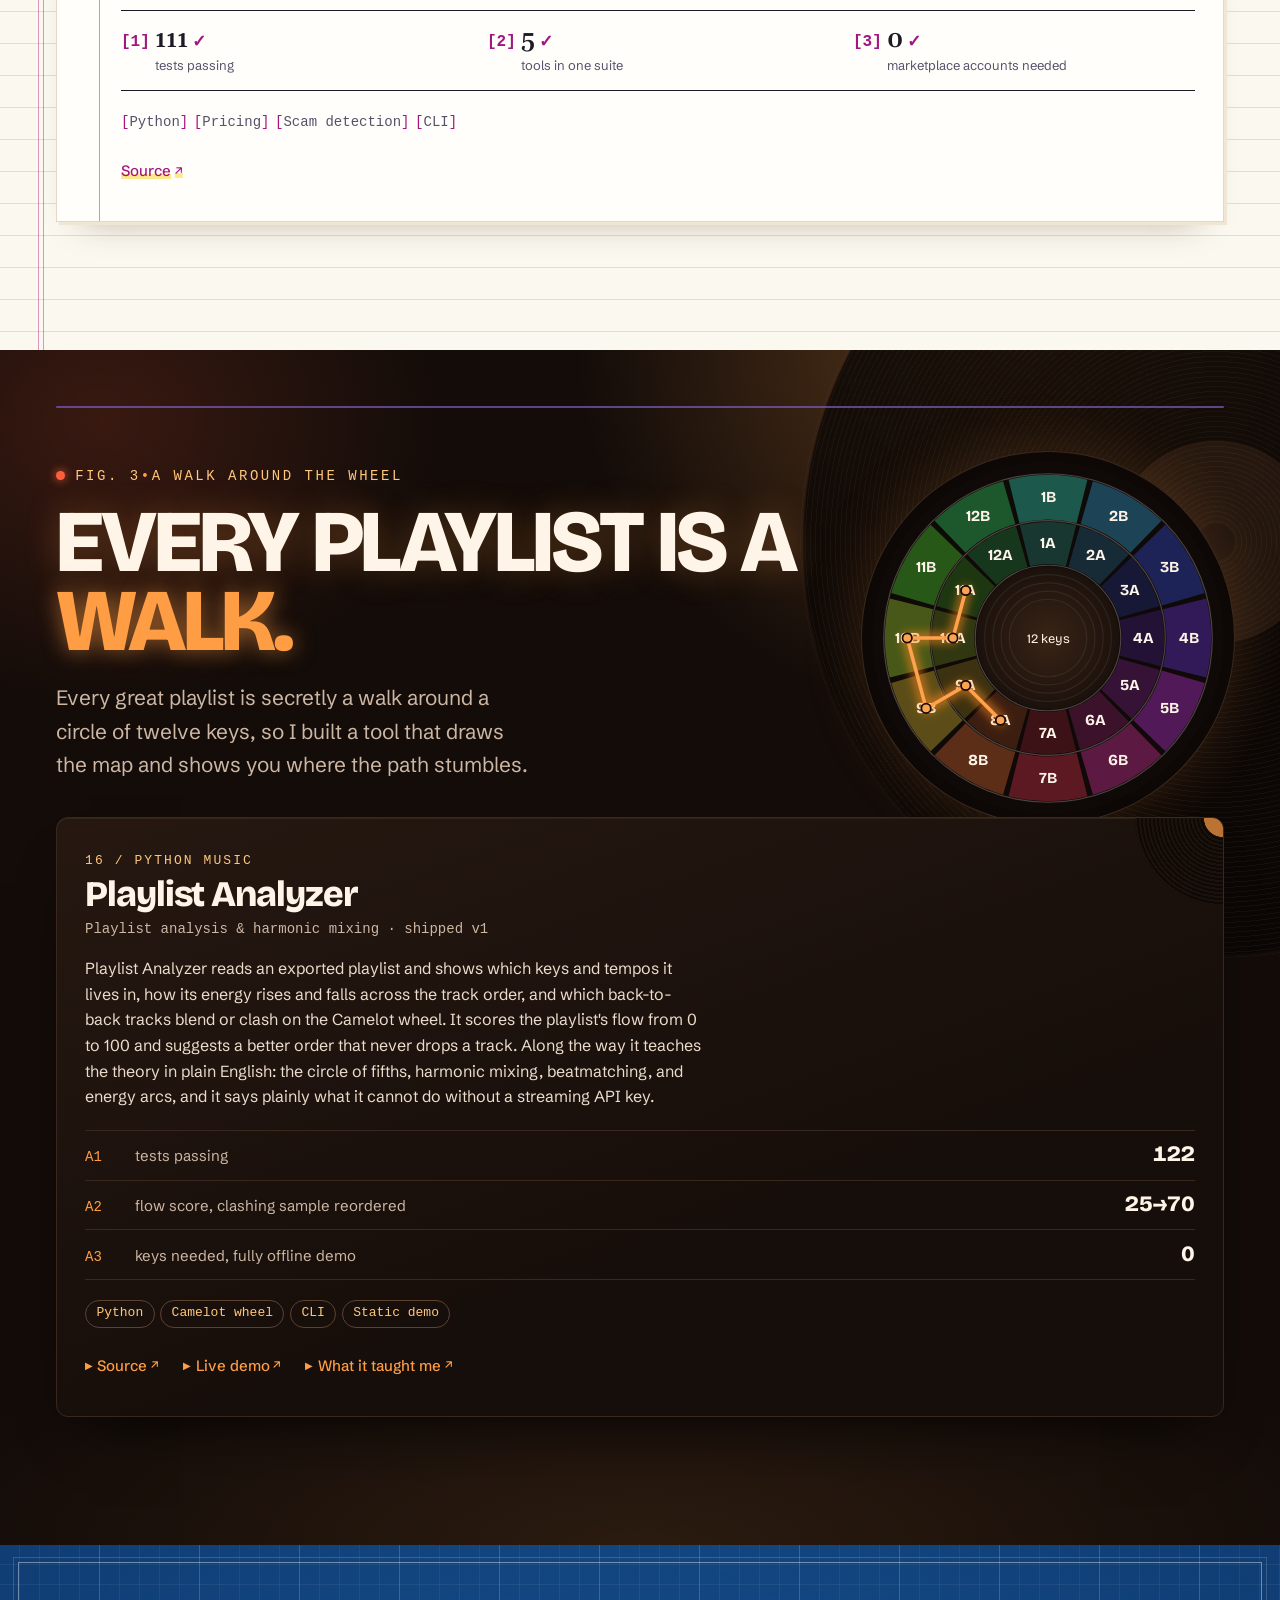
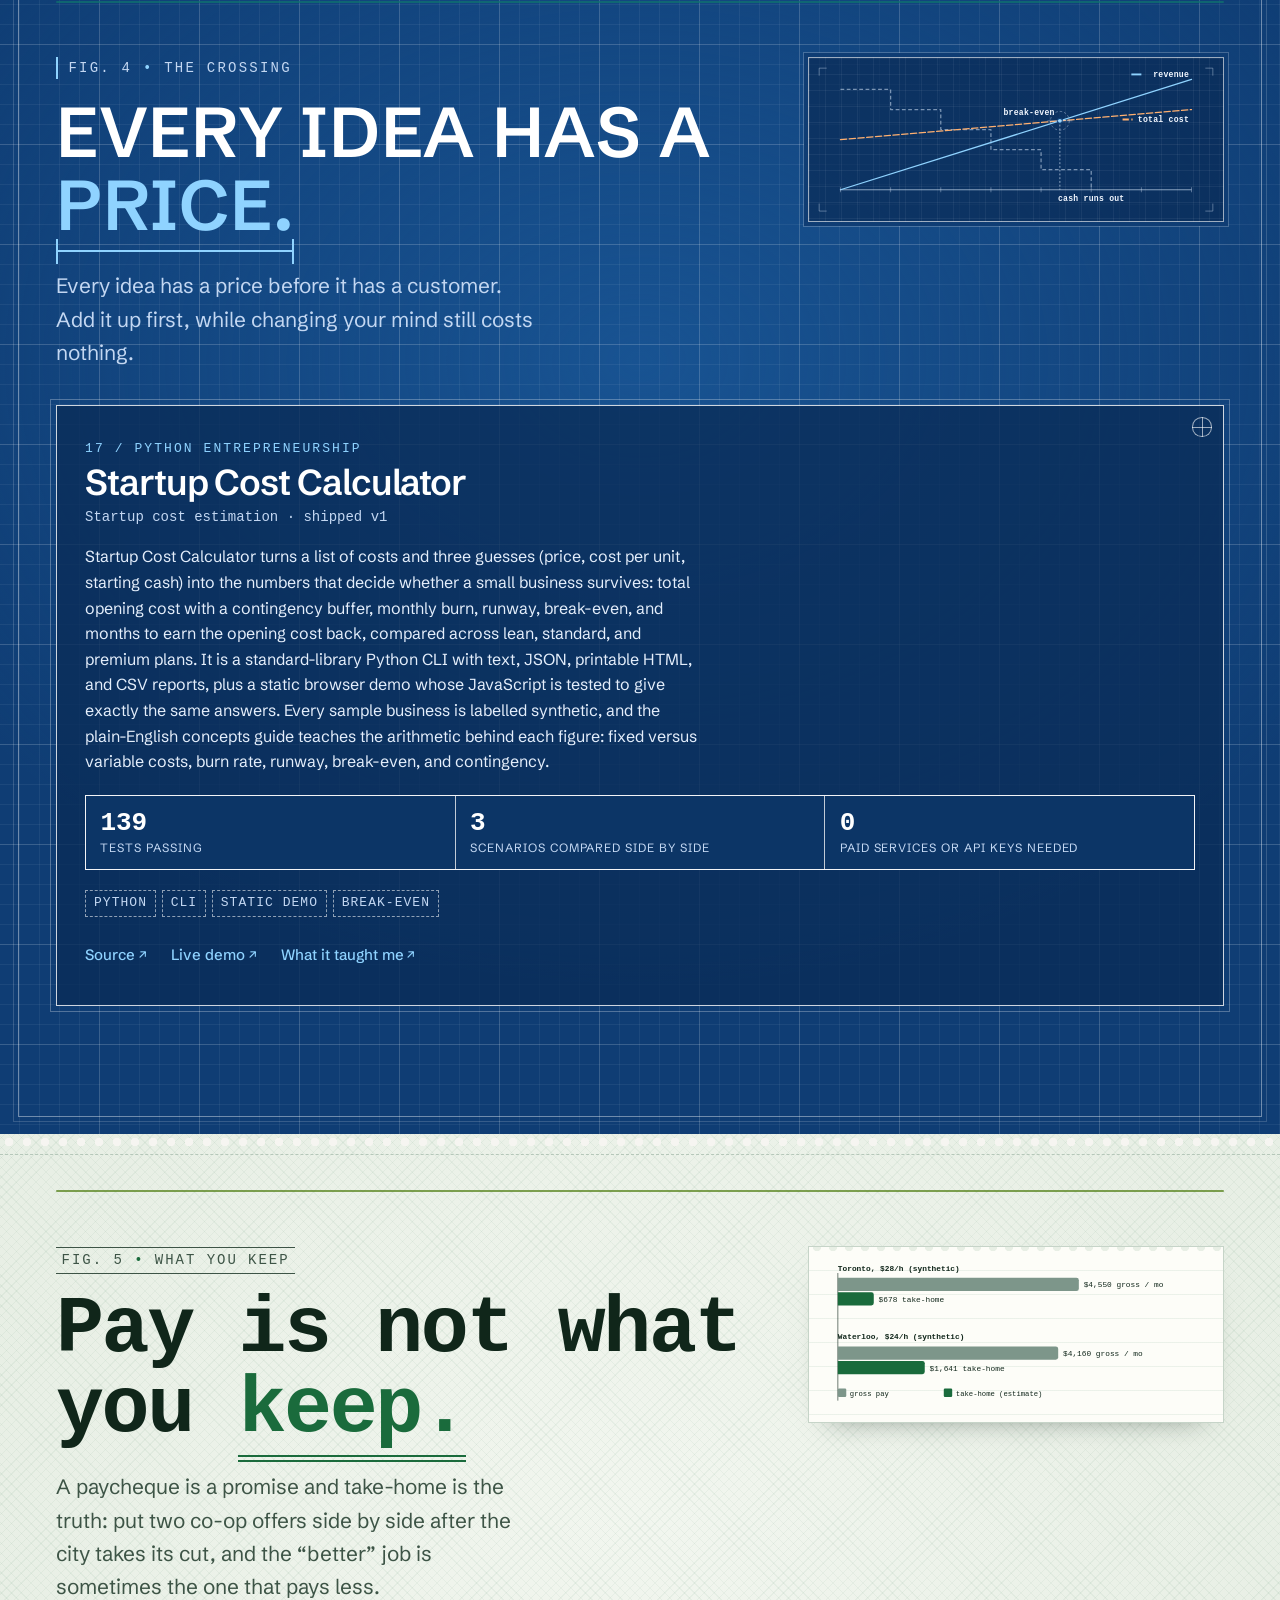
==== commit fb8d33db: "Model Scout: exclusion summary and CSV export on the site, 249 tests Co-Authored-By: Claude Opus 5.5" ====
--- a/index.html
+++ b/index.html
@@ -858,7 +858,7 @@
       <dl class="ledger">
         <div><dt>28</dt><dd>projects across security, AI/ML, data engineering, applied AI, music, entrepreneurship, money tools, engineering, product, research, and focus</dd></div>
         <div><dt>13</dt><dd>live deployments you can open today</dd></div>
-        <div><dt>2403</dt><dd>passing tests across twenty-three of the repositories</dd></div>
+        <div><dt>2405</dt><dd>passing tests across twenty-three of the repositories</dd></div>
       </dl>
       <p class="ledger__note">Where something is simulated rather than captured live, the repository says so.</p>
     </div>
@@ -961,7 +961,7 @@
             <p class="fx-med">JavaScript, live OpenRouter data</p>
             <p class="fx-note">Describe a task and its limits, and it ranks LLMs with a reason and a monthly cost for each, how sure it is of the pick, and what would change it.</p>
             <dl class="fx-figs">
-              <div><dt>247</dt><dd>tests passing</dd></div>
+              <div><dt>249</dt><dd>tests passing</dd></div>
               <div><dt>36</dt><dd>reviewed models, each sourced and dated</dd></div>
             </dl>
             <ul class="fx-go">
@@ -1279,7 +1279,7 @@
             Model Scout researches LLMs and recommends one for your task. Describe the task and its limits, or start from one of seven presets, and it returns a ranked, explained shortlist with a monthly cost that counts prompt caching, batch prices and an optional spend limit. Tool calling, JSON output, reasoning mode and zero data retention are hard requirements, read from OpenRouter's own lists. Each pick comes with a 300-rerun confidence check, the exact weight shifts that would change it, what-if levers, the price of splitting traffic with a cheaper model, and a market watch for new models, price moves and retirements. A downloadable test kit runs your own examples through the shortlist. Every spec carries its source and date or is flagged unverified, and quality and speed ratings are marked as editorial.
           </p>
           <ul class="ai-stats">
-            <li><b>247</b><span>tests passing</span></li>
+            <li><b>249</b><span>tests passing</span></li>
             <li><b>36</b><span>models in catalog</span></li>
             <li><b>300</b><span>reruns behind each pick</span></li>
           </ul>
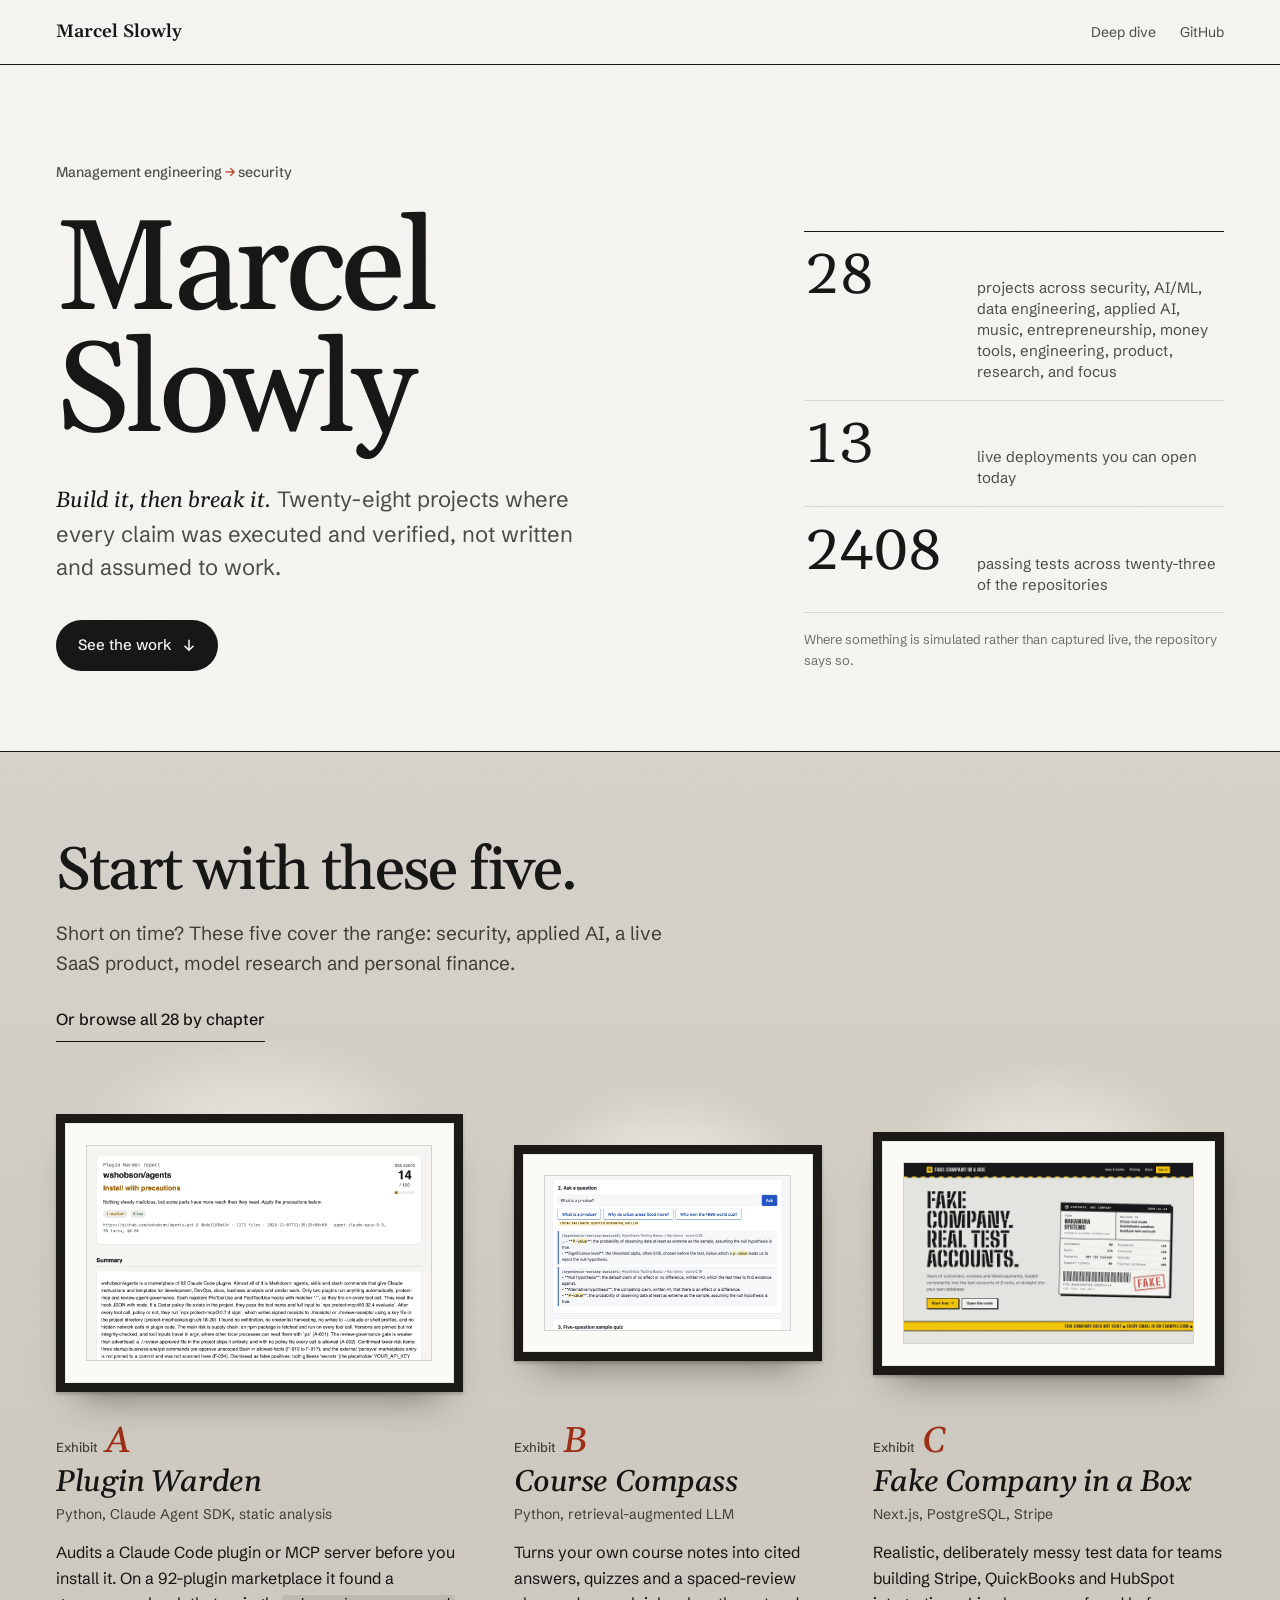
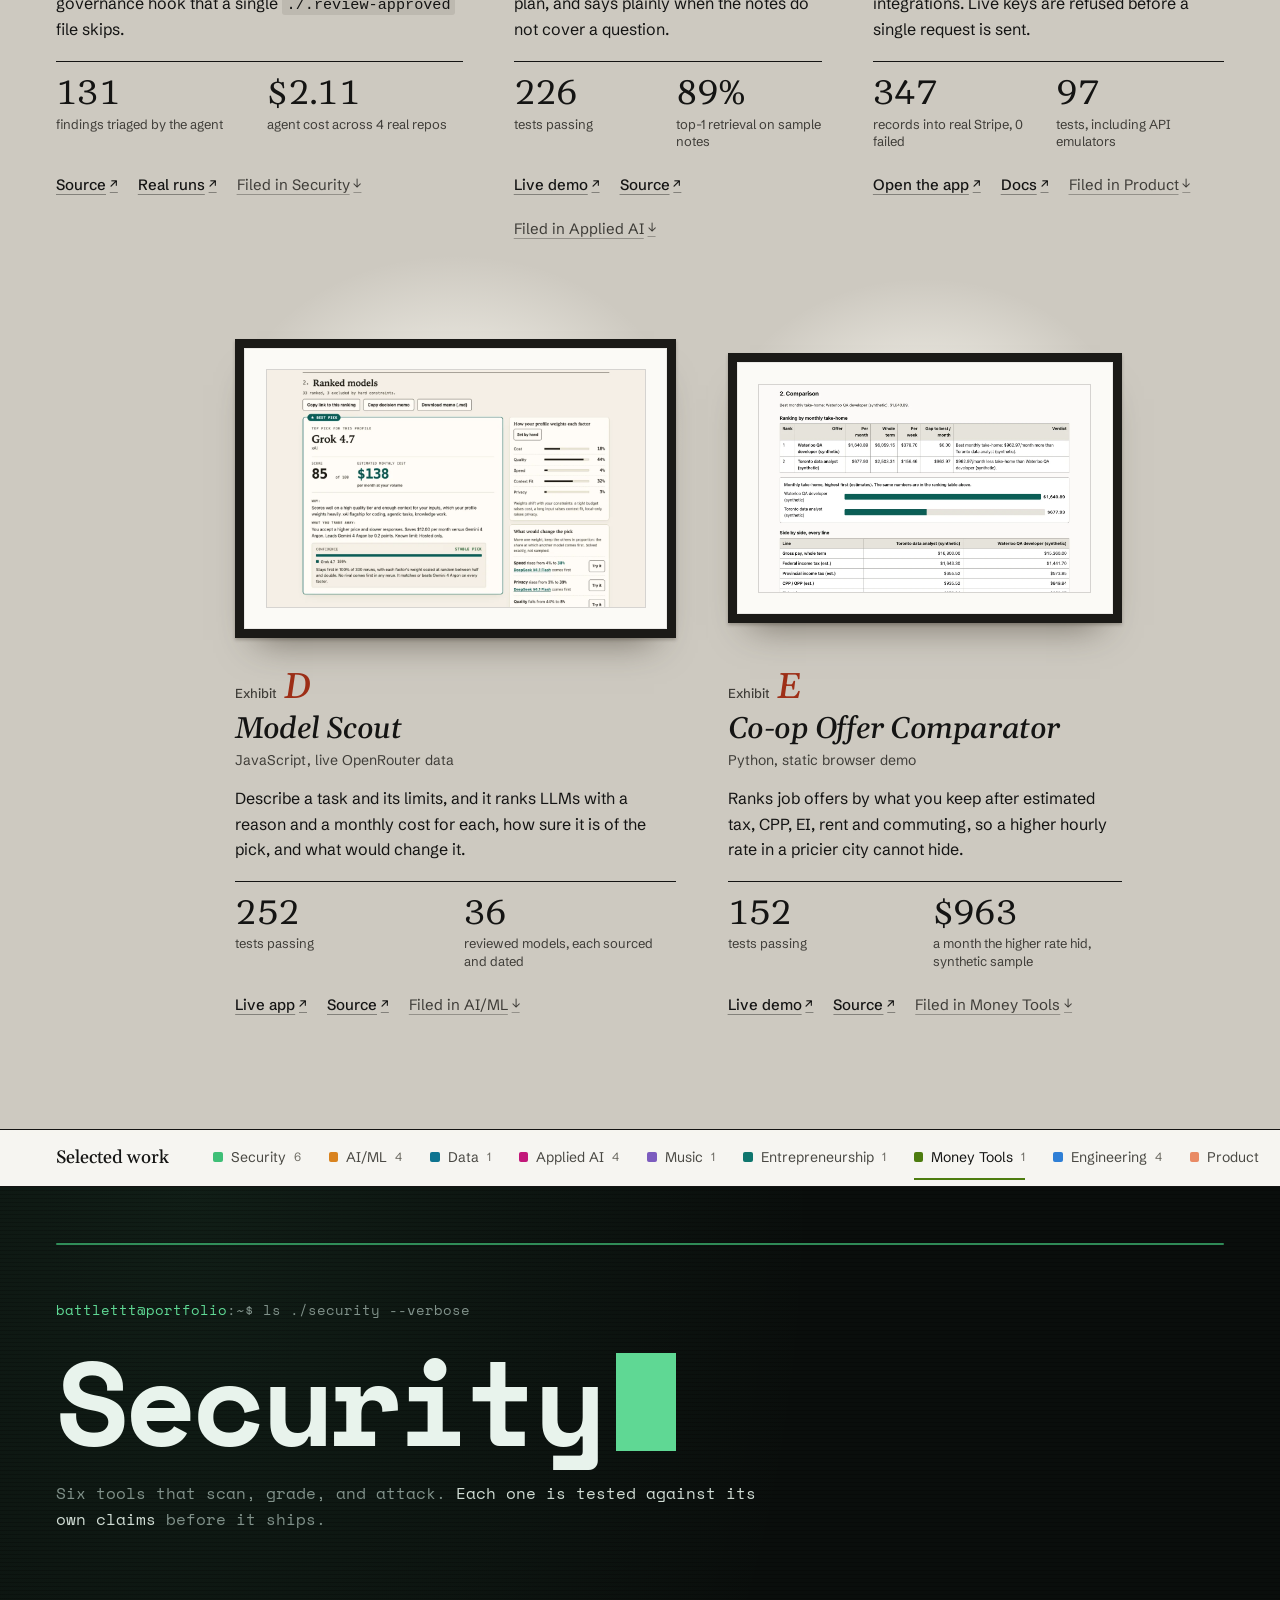
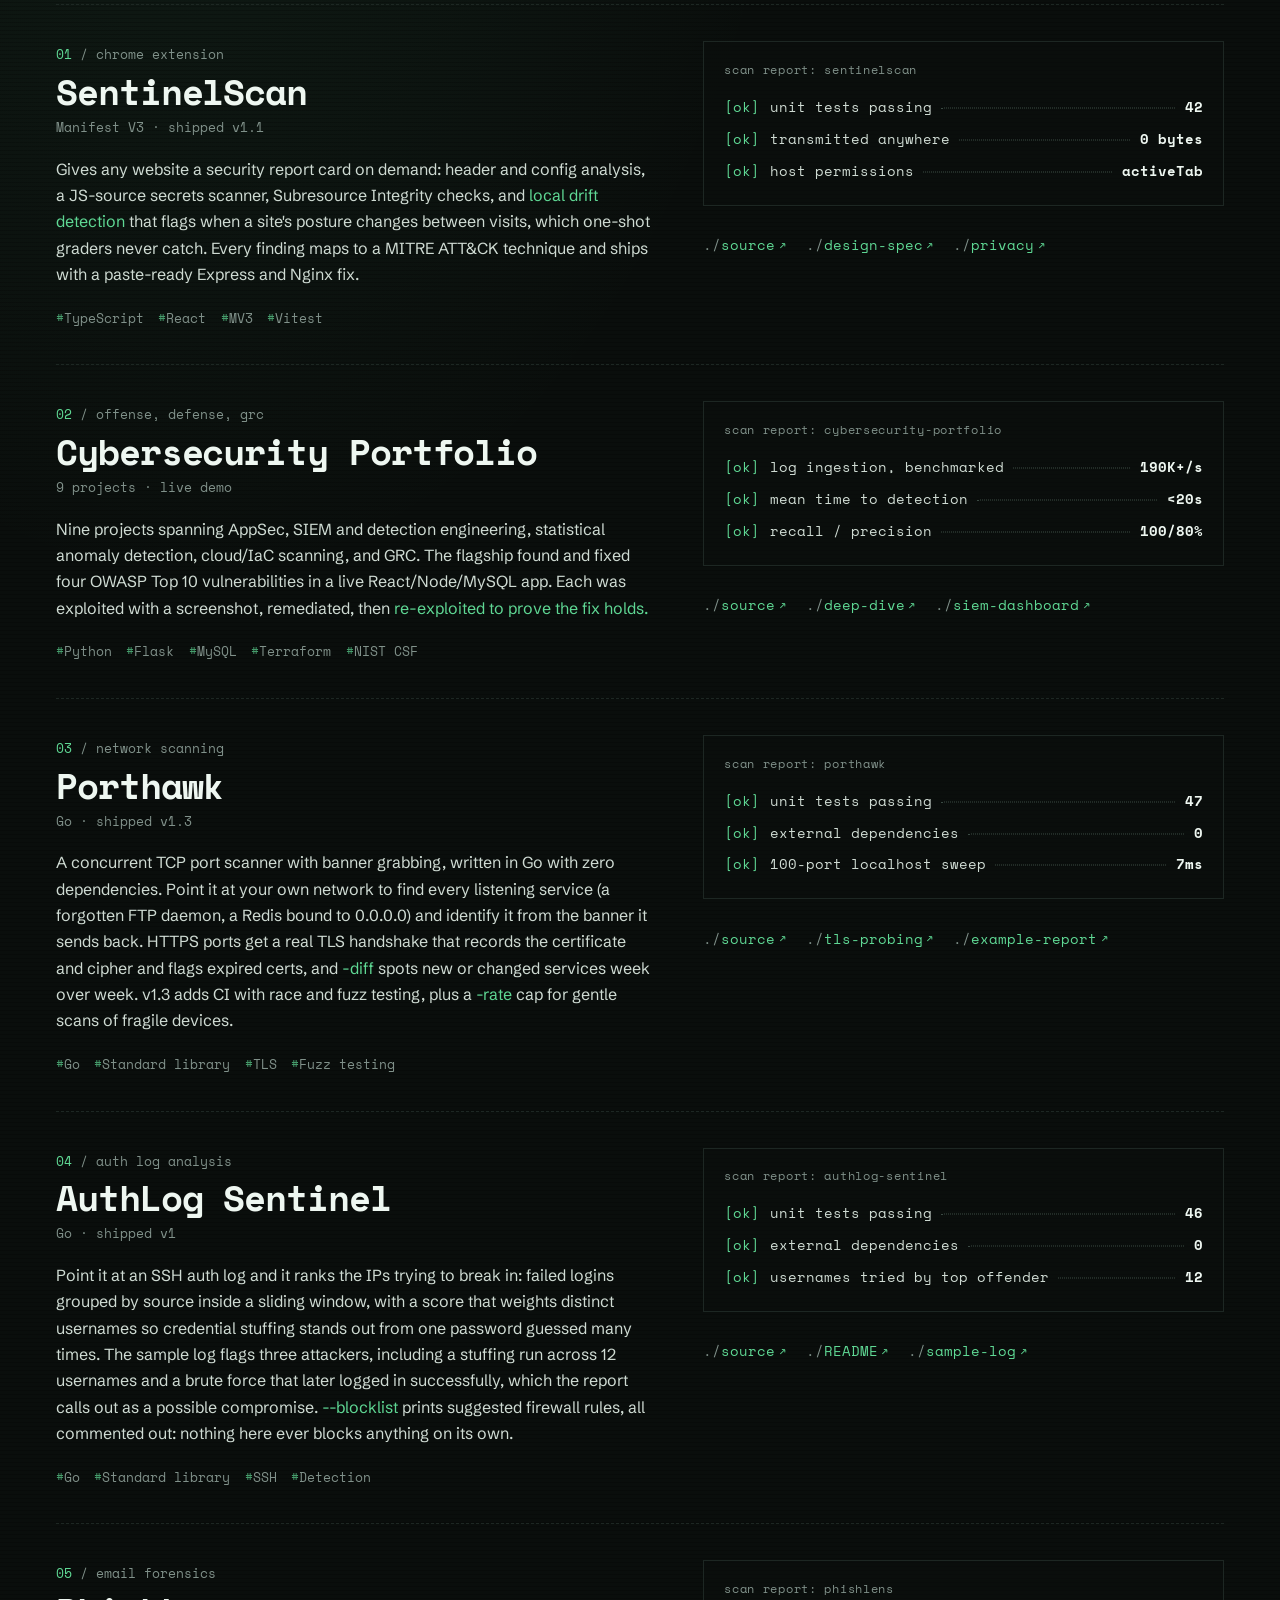
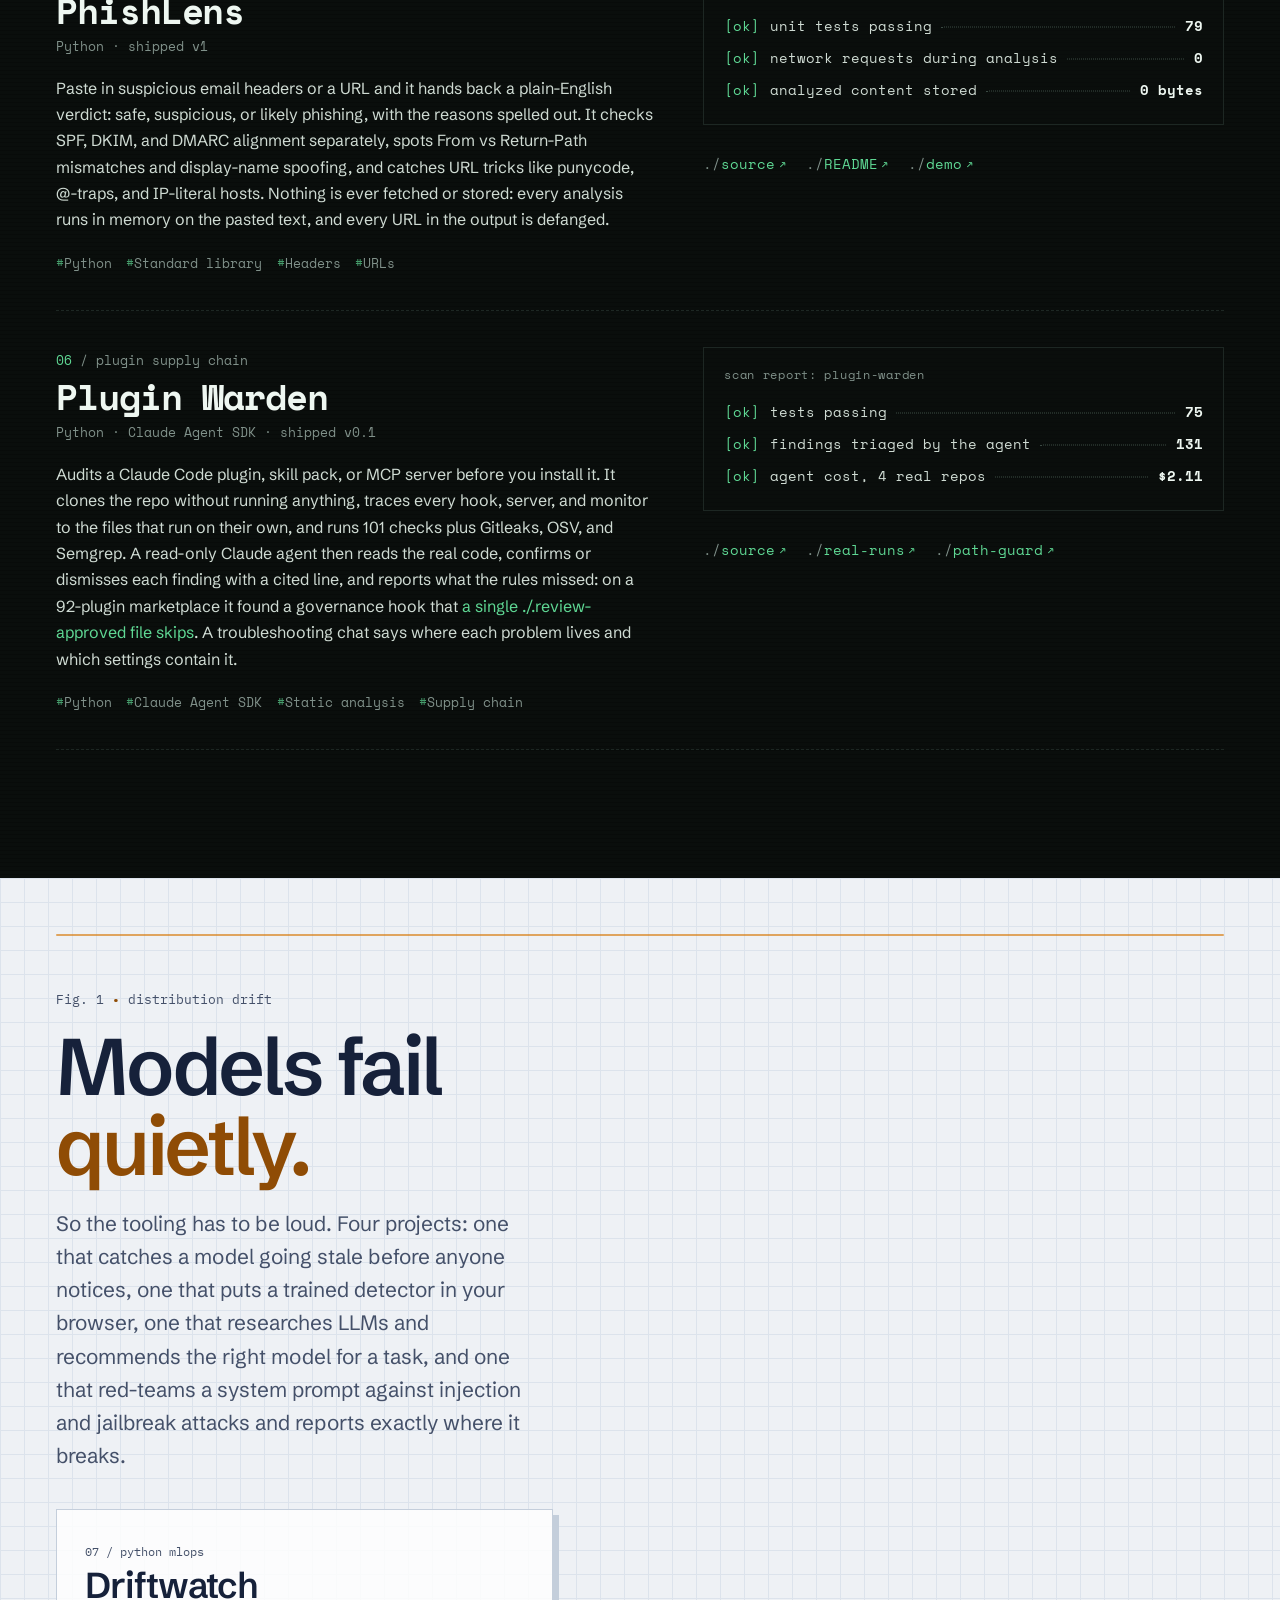
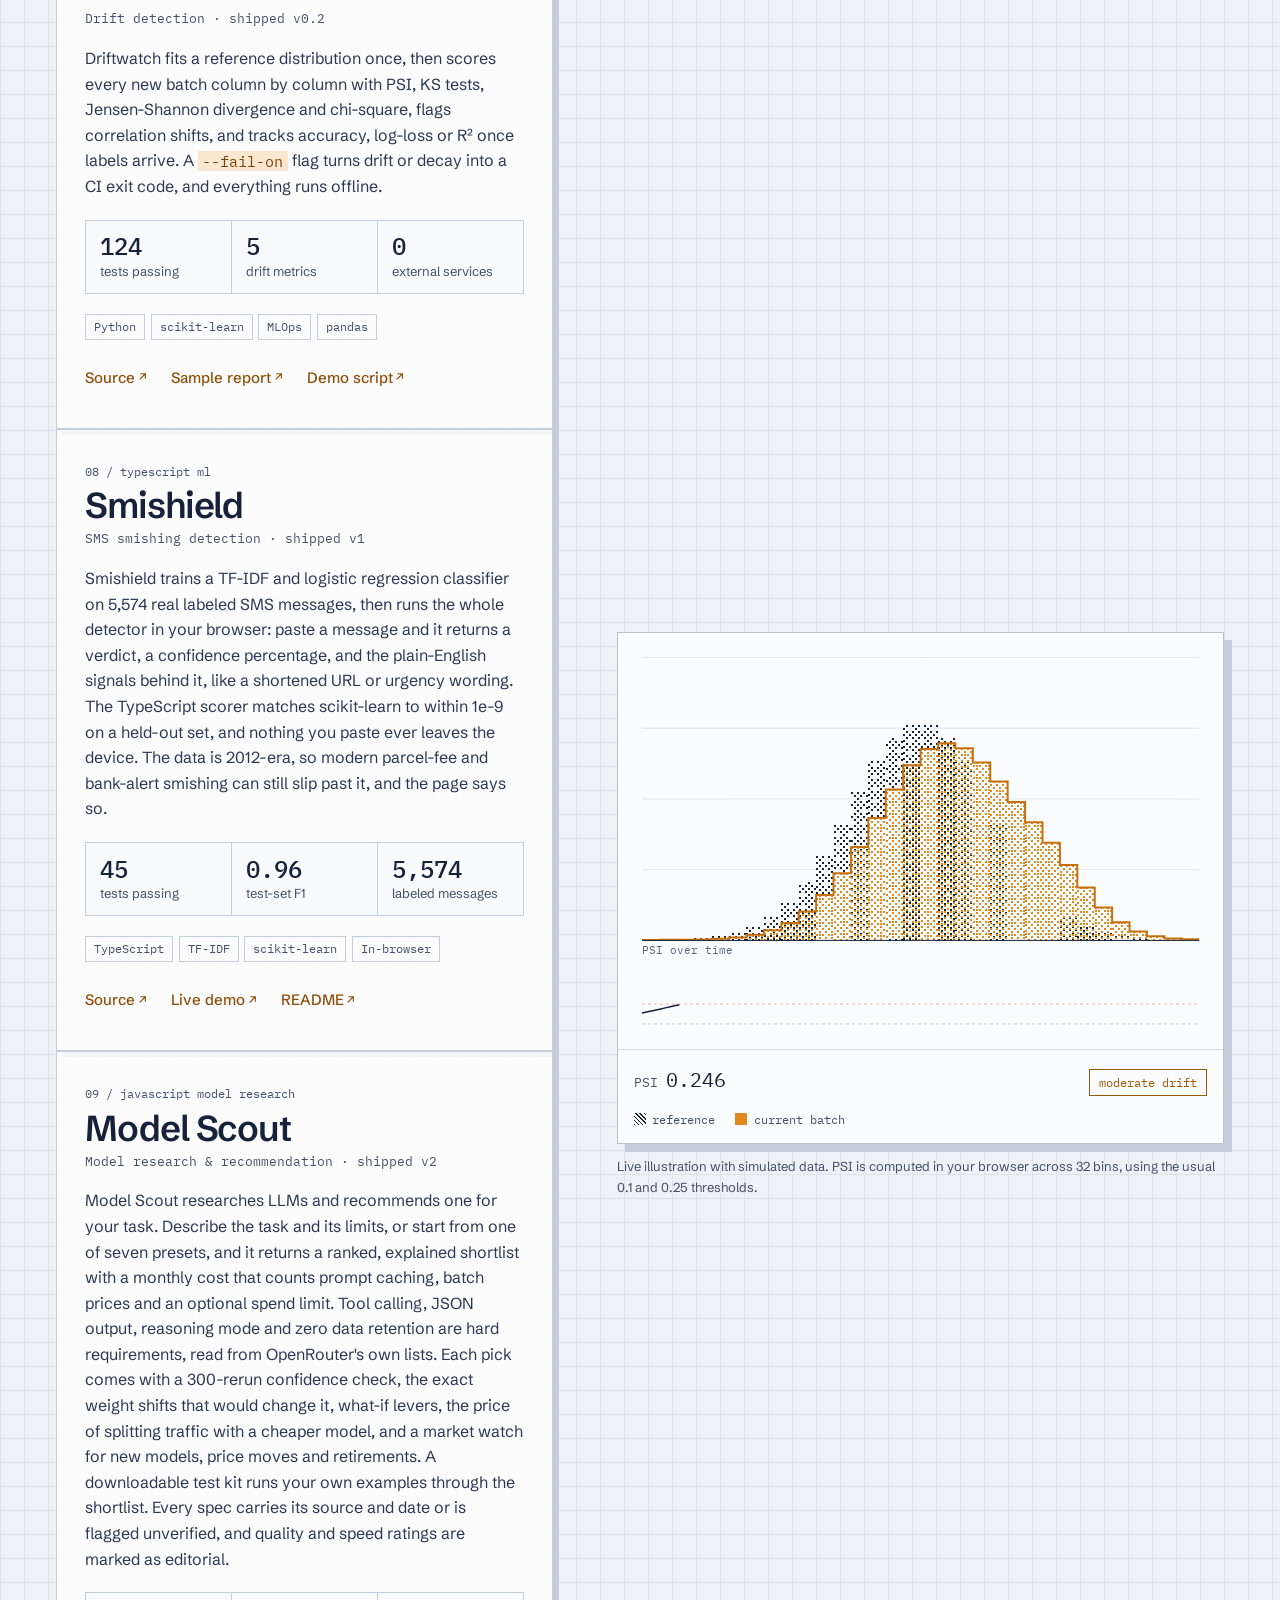
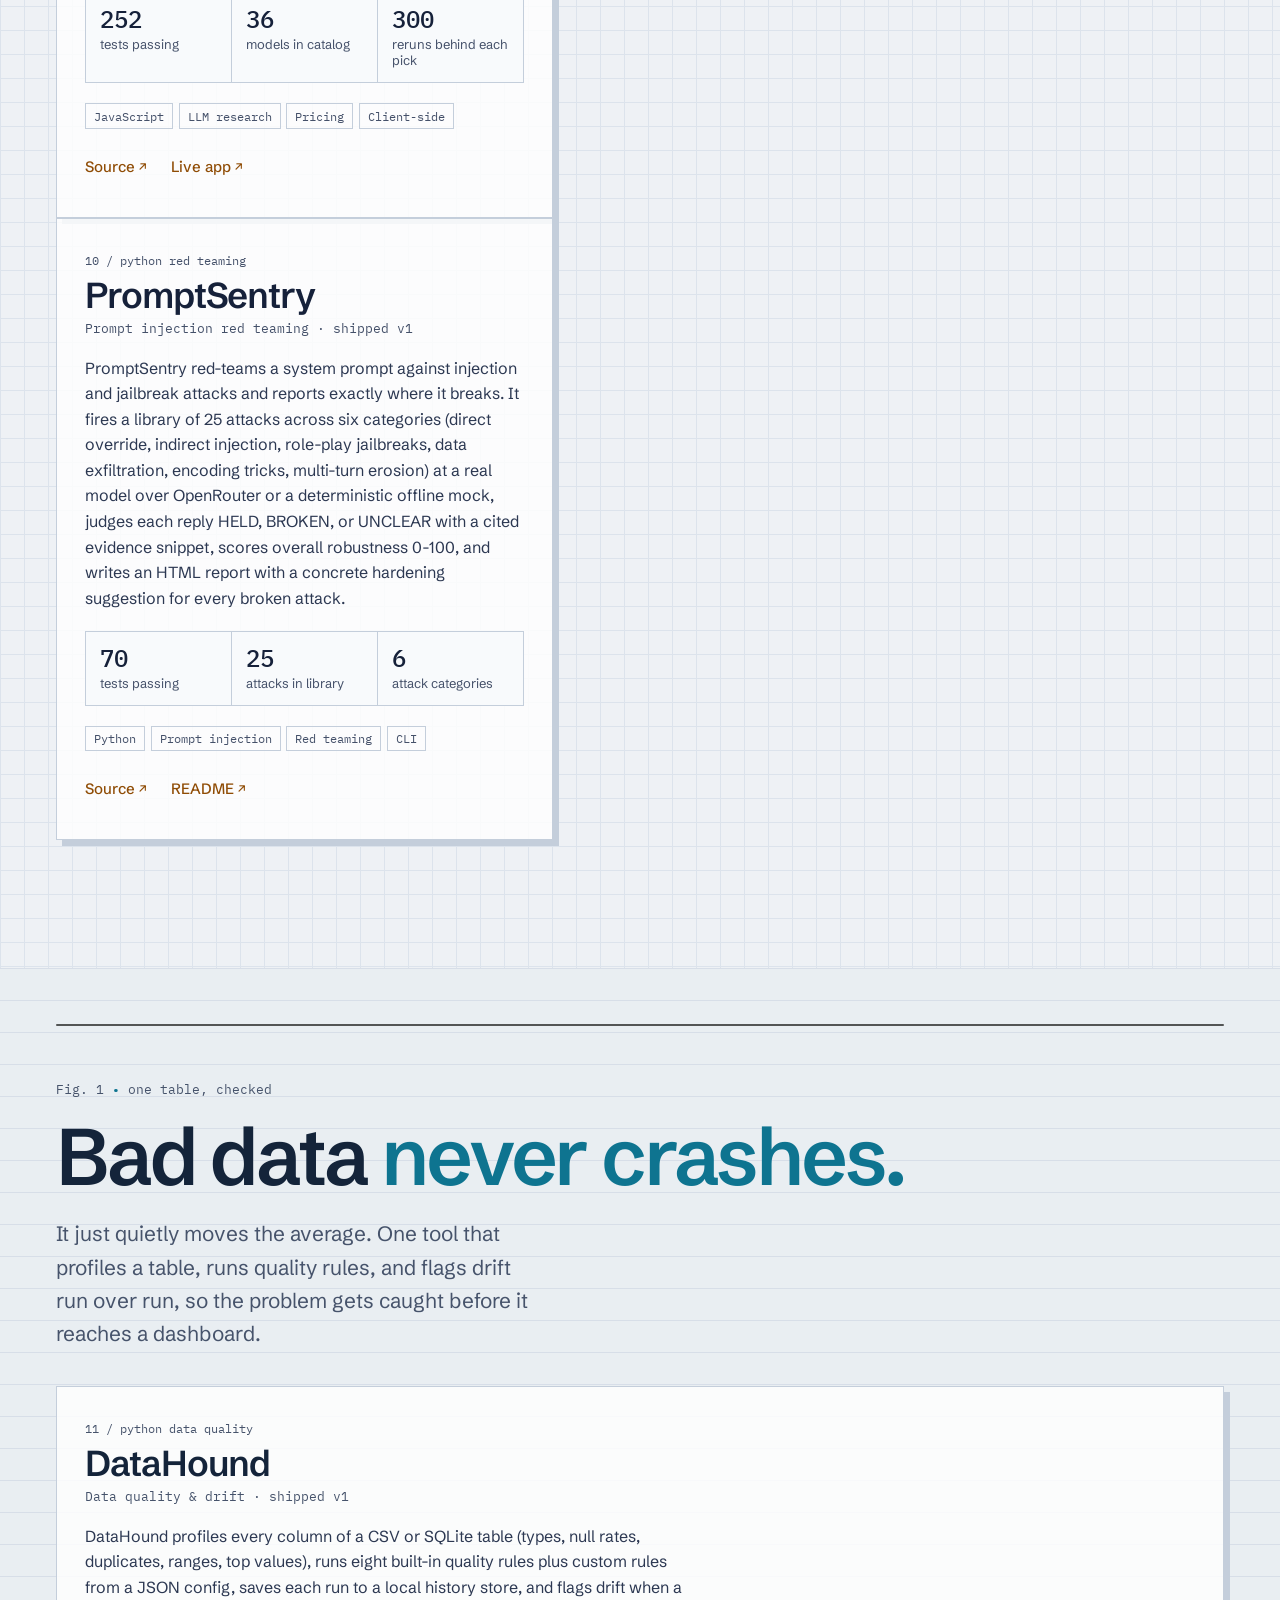
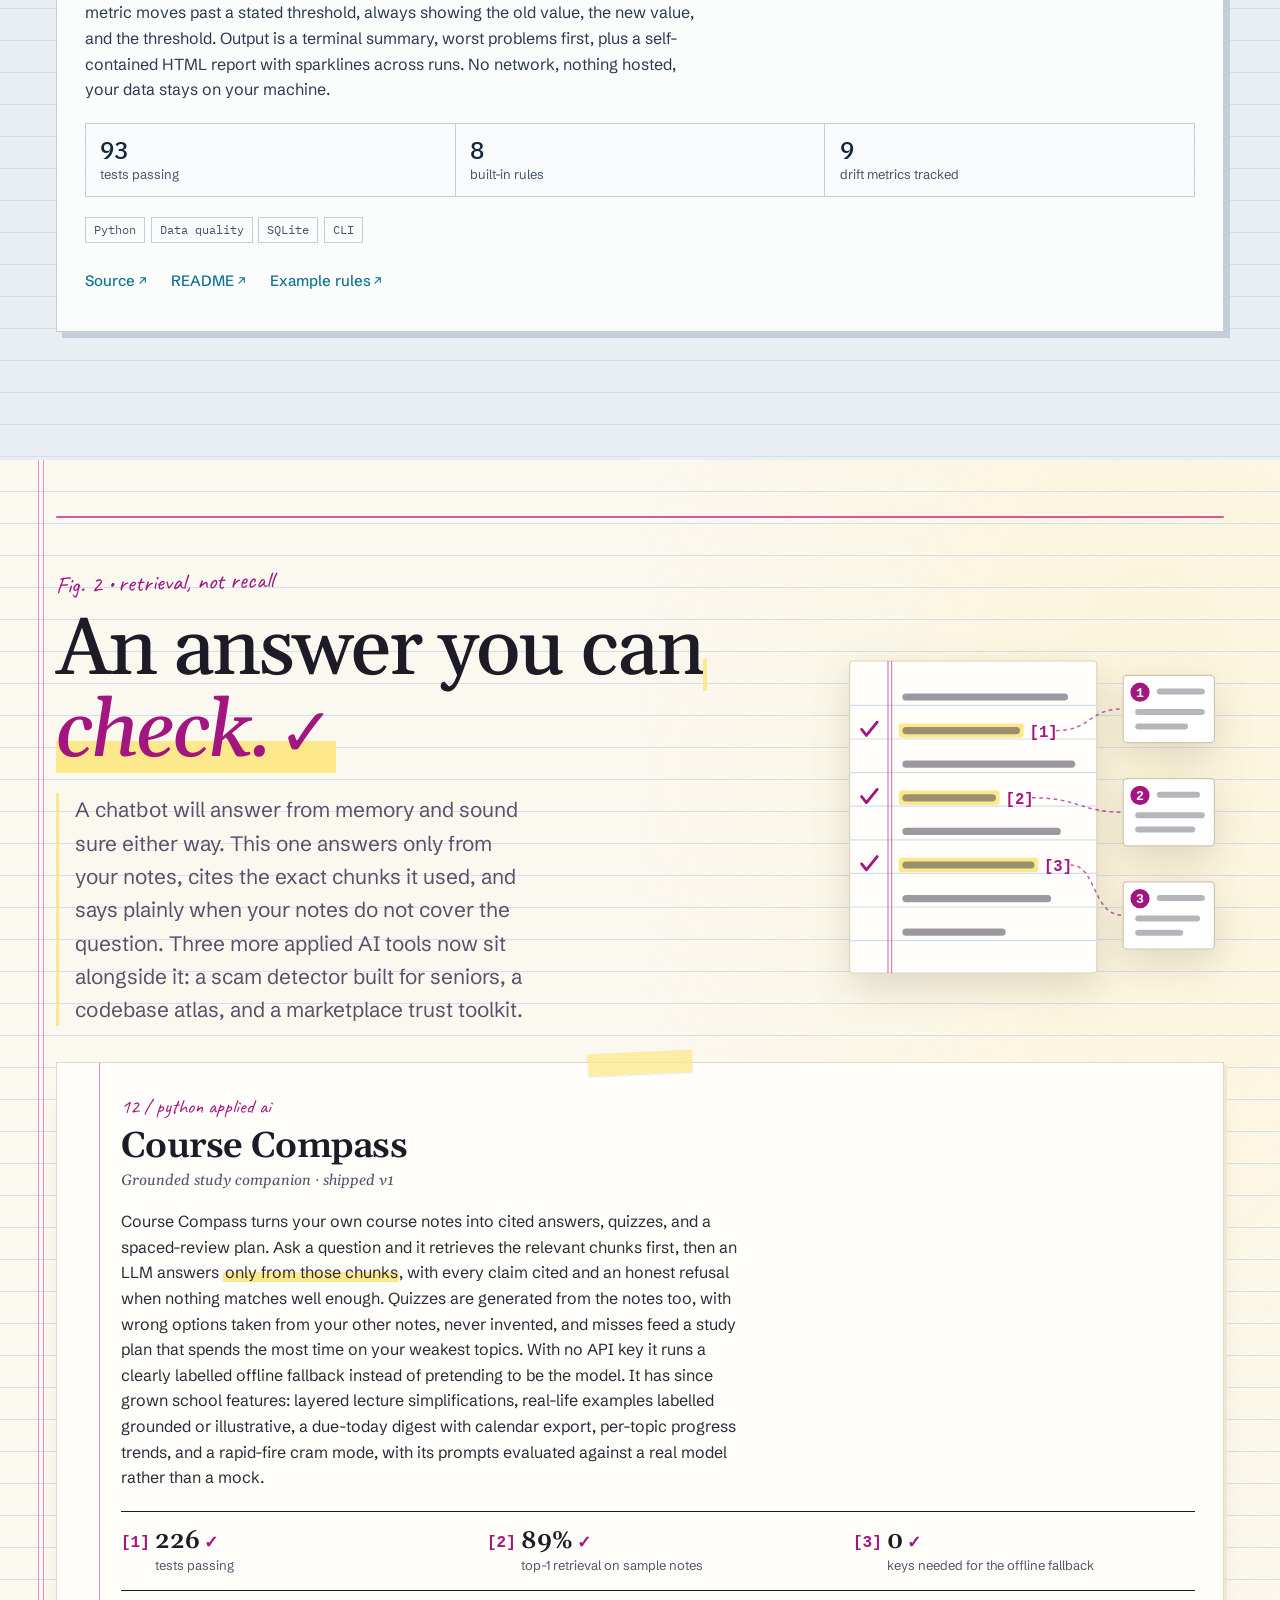
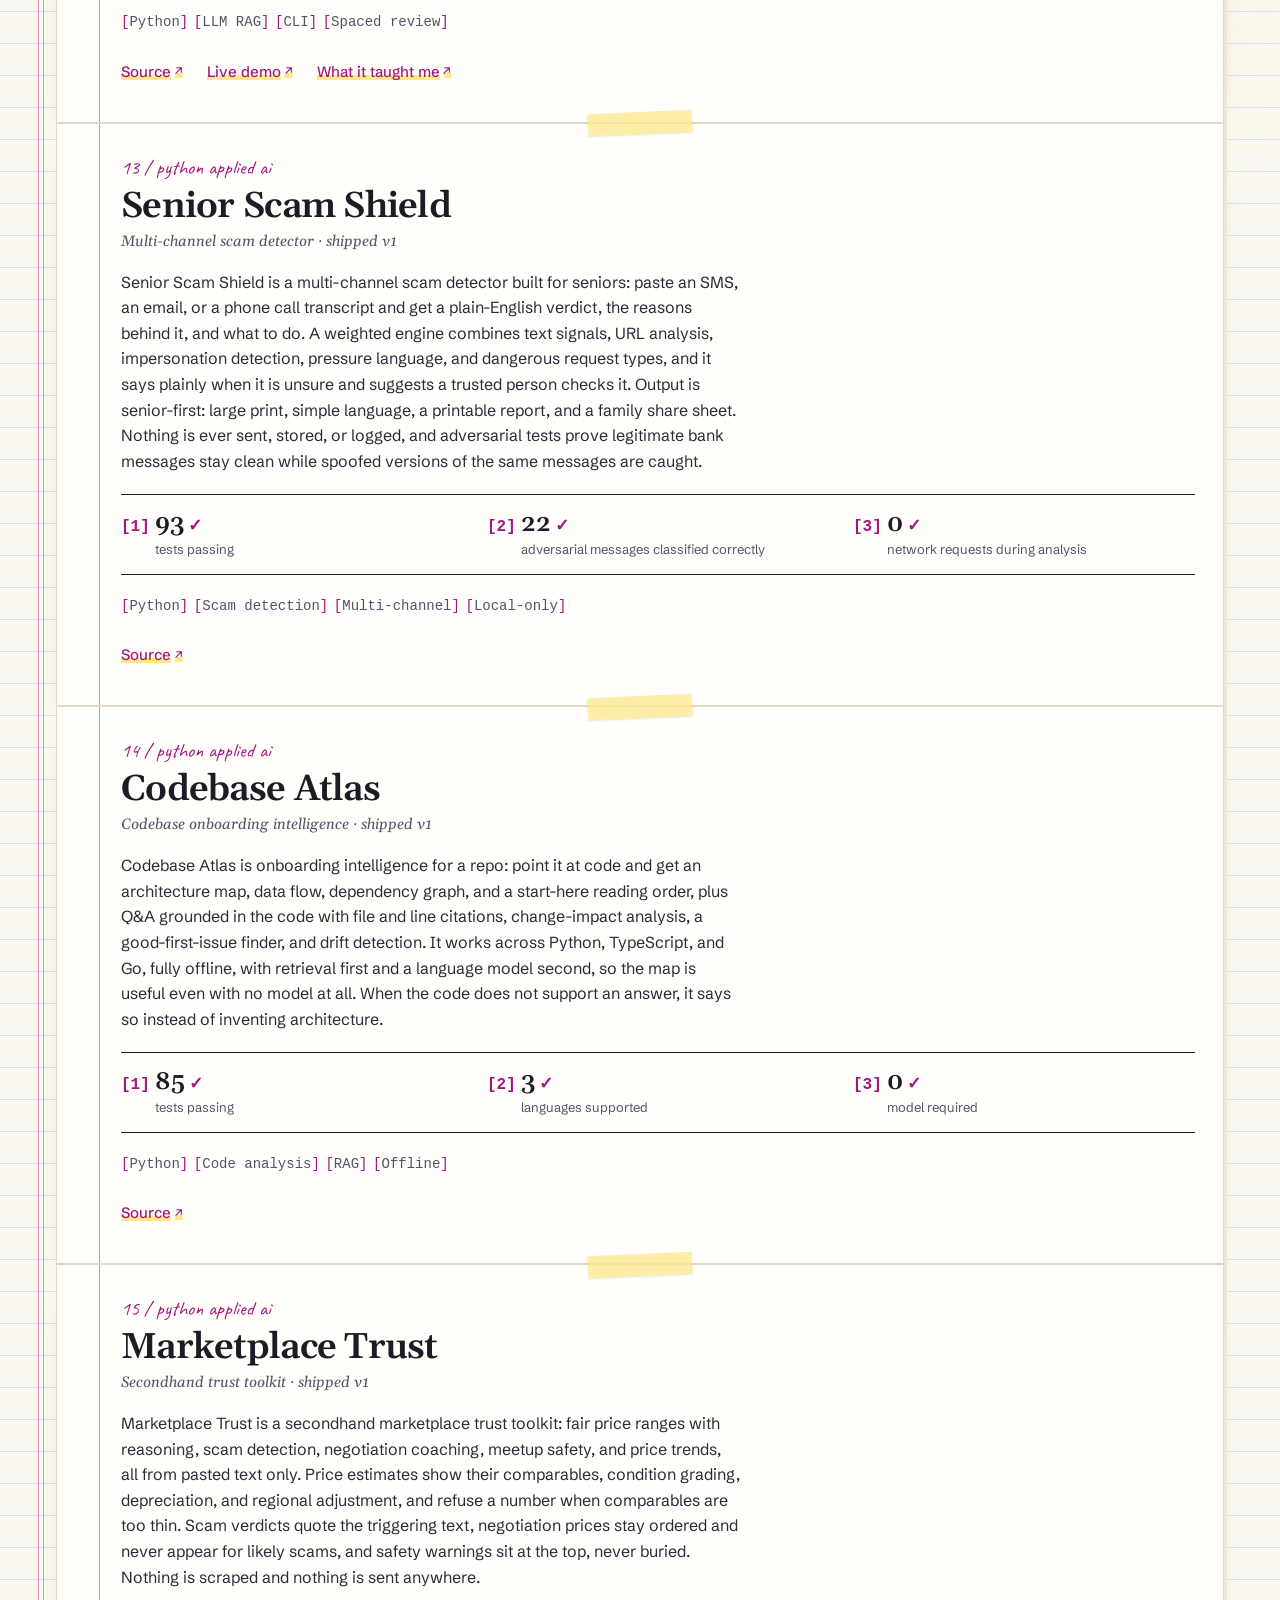
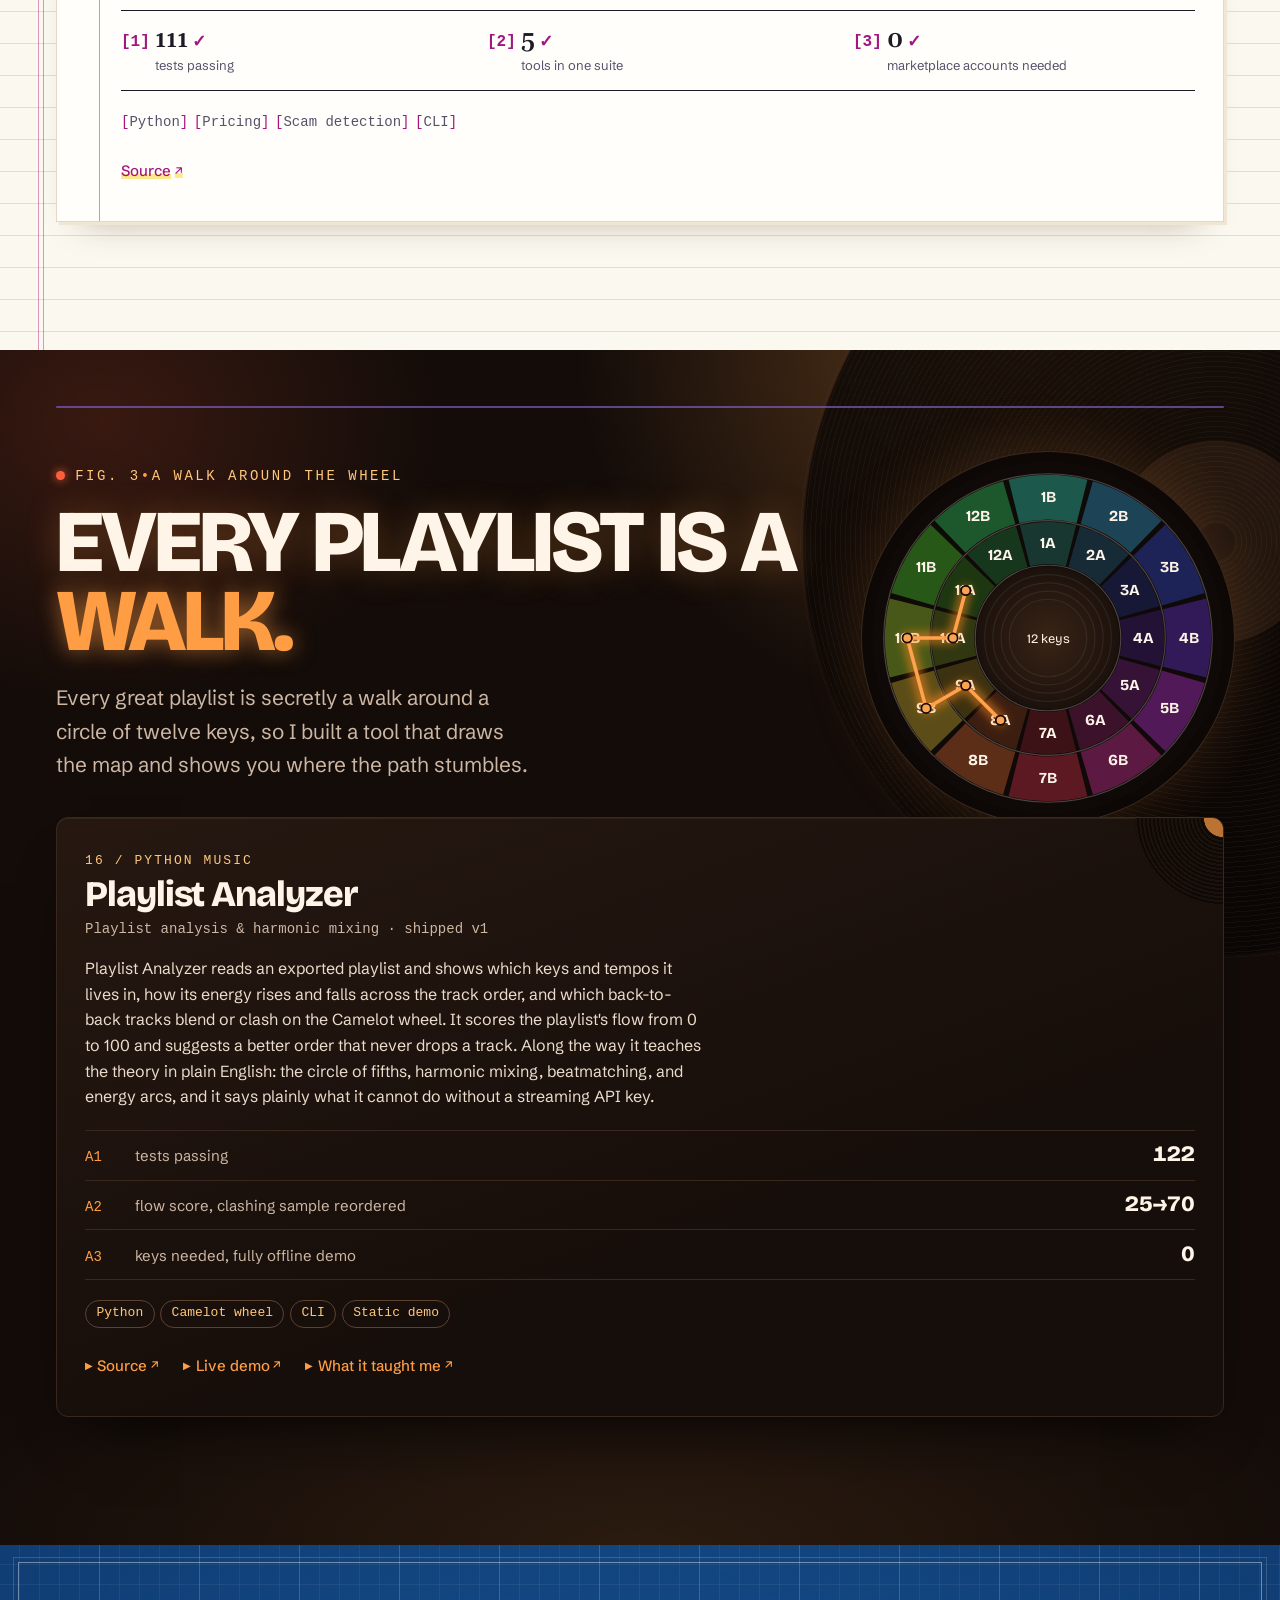
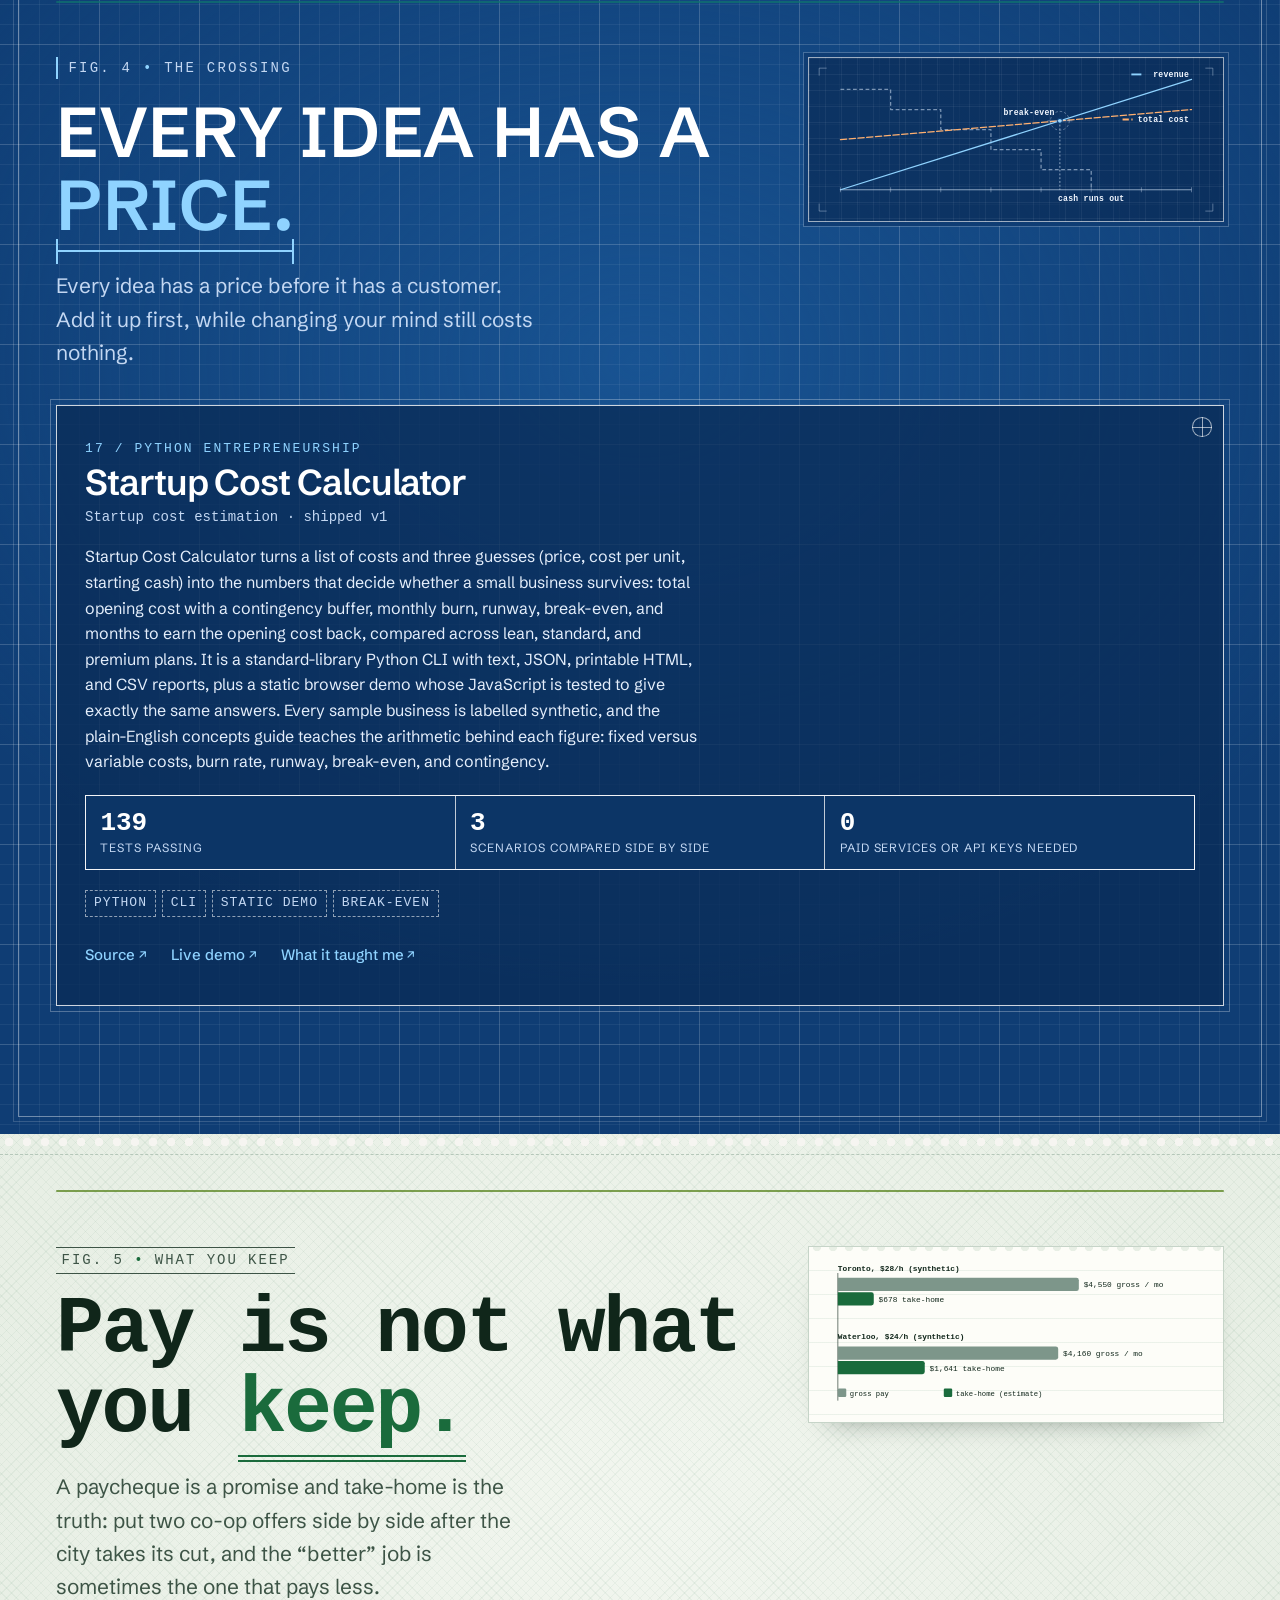
==== commit bc690bc5: "Model Scout: pinned scenario on the site, 252 tests Co-Authored-By: Claude Opus 5.5 <noreply@anthrop" ====
--- a/index.html
+++ b/index.html
@@ -858,7 +858,7 @@
       <dl class="ledger">
         <div><dt>28</dt><dd>projects across security, AI/ML, data engineering, applied AI, music, entrepreneurship, money tools, engineering, product, research, and focus</dd></div>
         <div><dt>13</dt><dd>live deployments you can open today</dd></div>
-        <div><dt>2405</dt><dd>passing tests across twenty-three of the repositories</dd></div>
+        <div><dt>2408</dt><dd>passing tests across twenty-three of the repositories</dd></div>
       </dl>
       <p class="ledger__note">Where something is simulated rather than captured live, the repository says so.</p>
     </div>
@@ -961,7 +961,7 @@
             <p class="fx-med">JavaScript, live OpenRouter data</p>
             <p class="fx-note">Describe a task and its limits, and it ranks LLMs with a reason and a monthly cost for each, how sure it is of the pick, and what would change it.</p>
             <dl class="fx-figs">
-              <div><dt>249</dt><dd>tests passing</dd></div>
+              <div><dt>252</dt><dd>tests passing</dd></div>
               <div><dt>36</dt><dd>reviewed models, each sourced and dated</dd></div>
             </dl>
             <ul class="fx-go">
@@ -1279,7 +1279,7 @@
             Model Scout researches LLMs and recommends one for your task. Describe the task and its limits, or start from one of seven presets, and it returns a ranked, explained shortlist with a monthly cost that counts prompt caching, batch prices and an optional spend limit. Tool calling, JSON output, reasoning mode and zero data retention are hard requirements, read from OpenRouter's own lists. Each pick comes with a 300-rerun confidence check, the exact weight shifts that would change it, what-if levers, the price of splitting traffic with a cheaper model, and a market watch for new models, price moves and retirements. A downloadable test kit runs your own examples through the shortlist. Every spec carries its source and date or is flagged unverified, and quality and speed ratings are marked as editorial.
           </p>
           <ul class="ai-stats">
-            <li><b>249</b><span>tests passing</span></li>
+            <li><b>252</b><span>tests passing</span></li>
             <li><b>36</b><span>models in catalog</span></li>
             <li><b>300</b><span>reruns behind each pick</span></li>
           </ul>
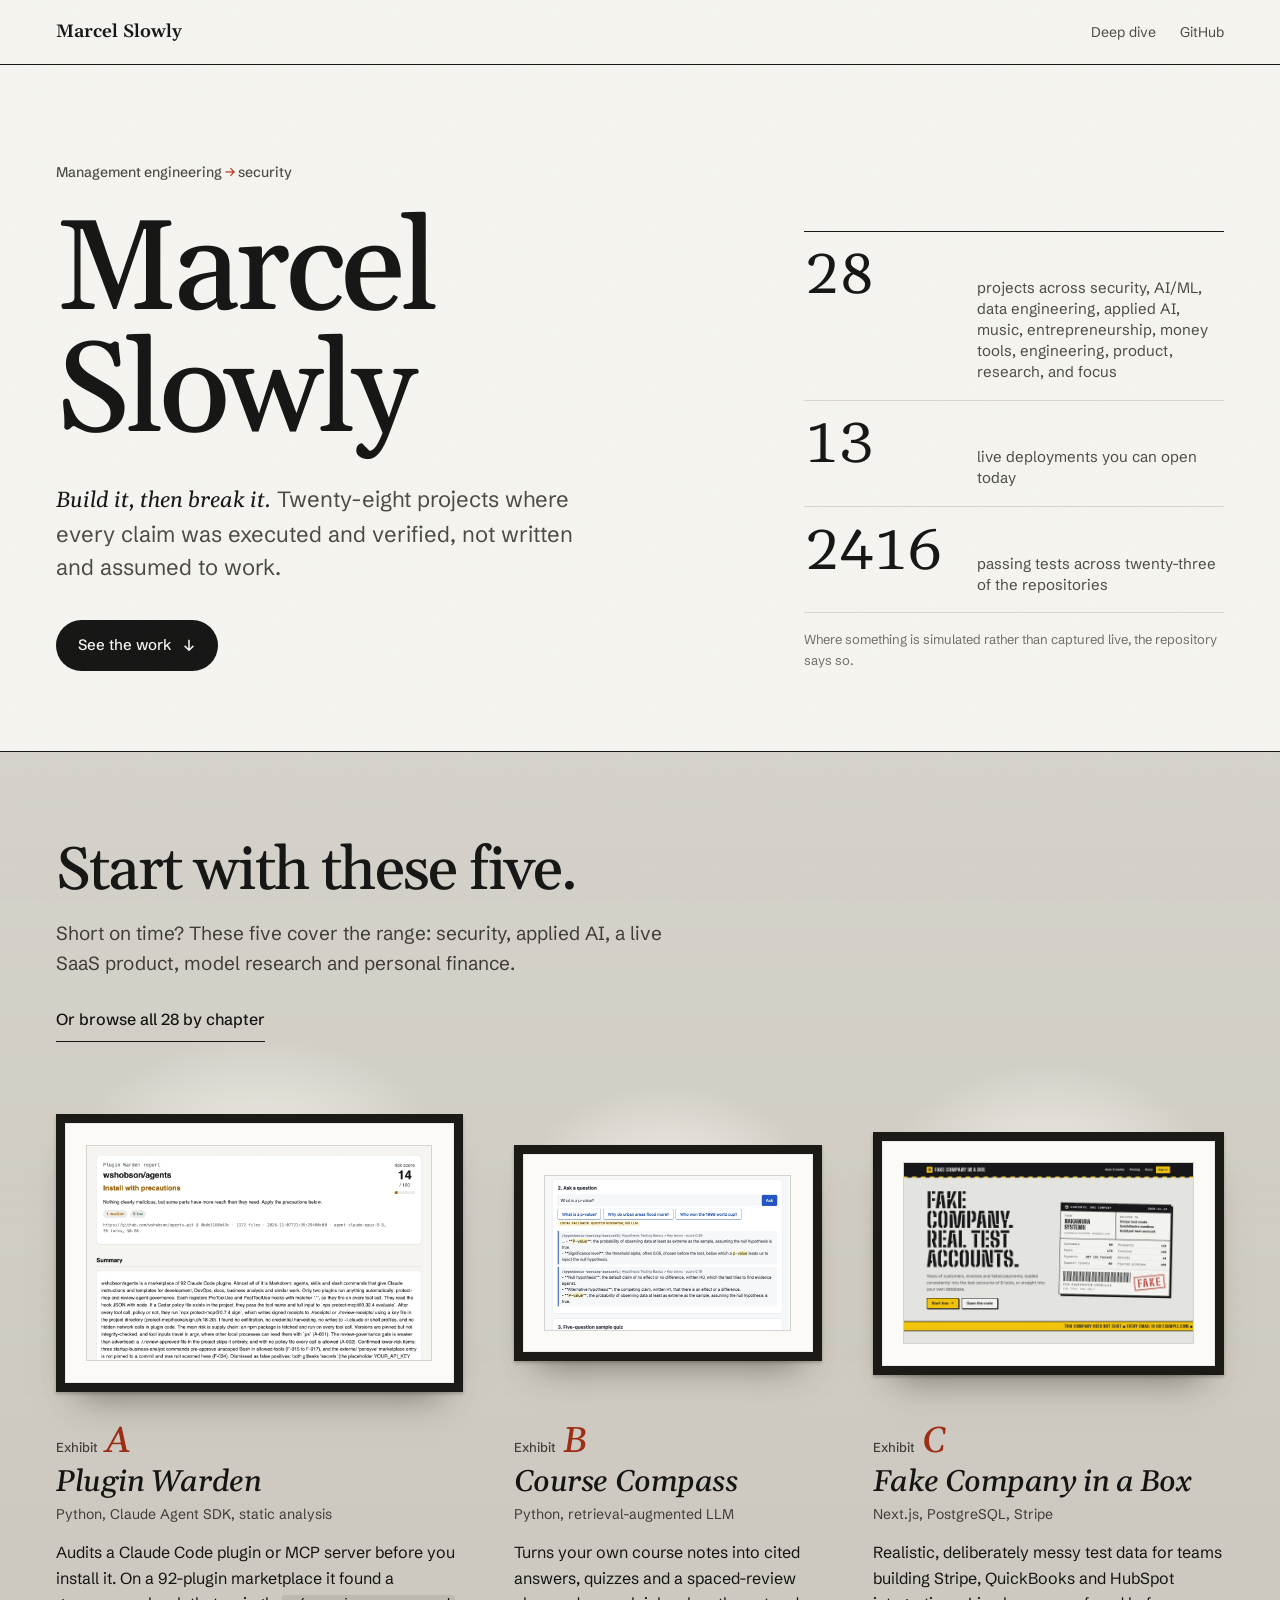
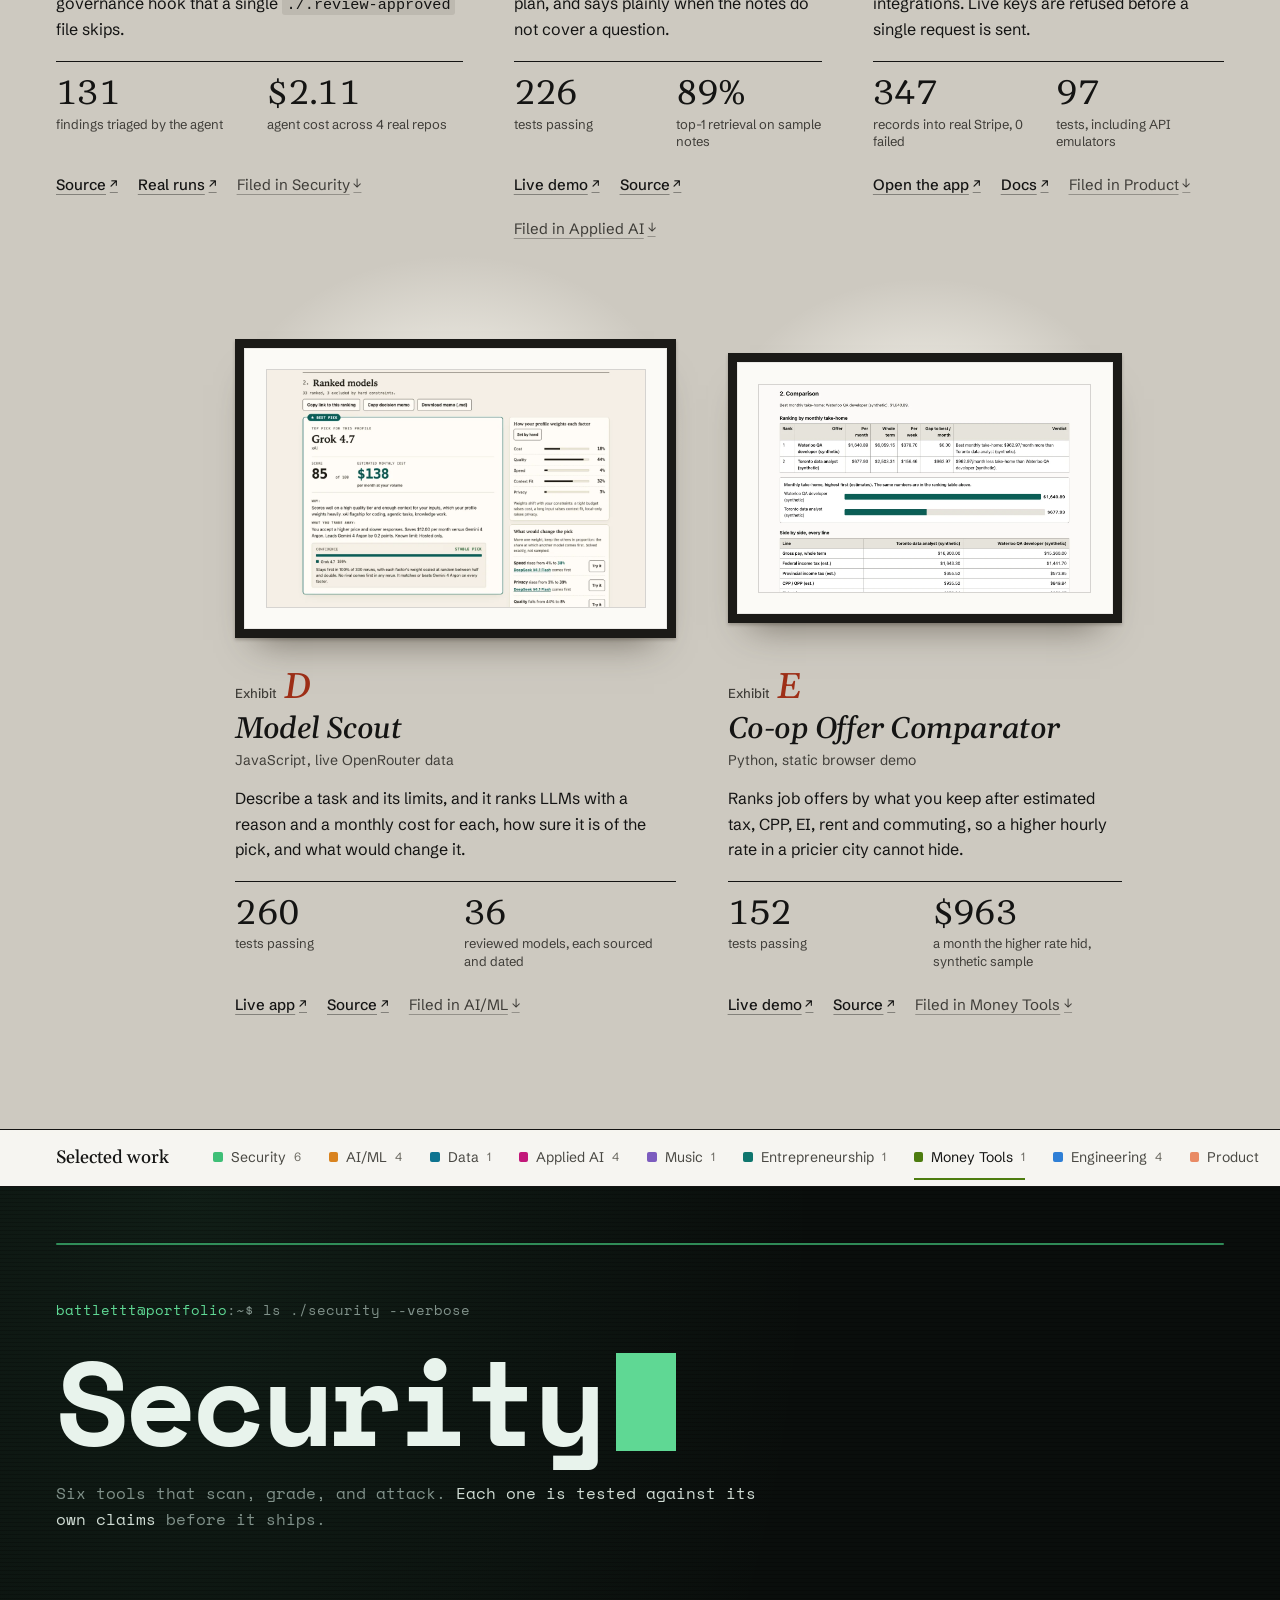
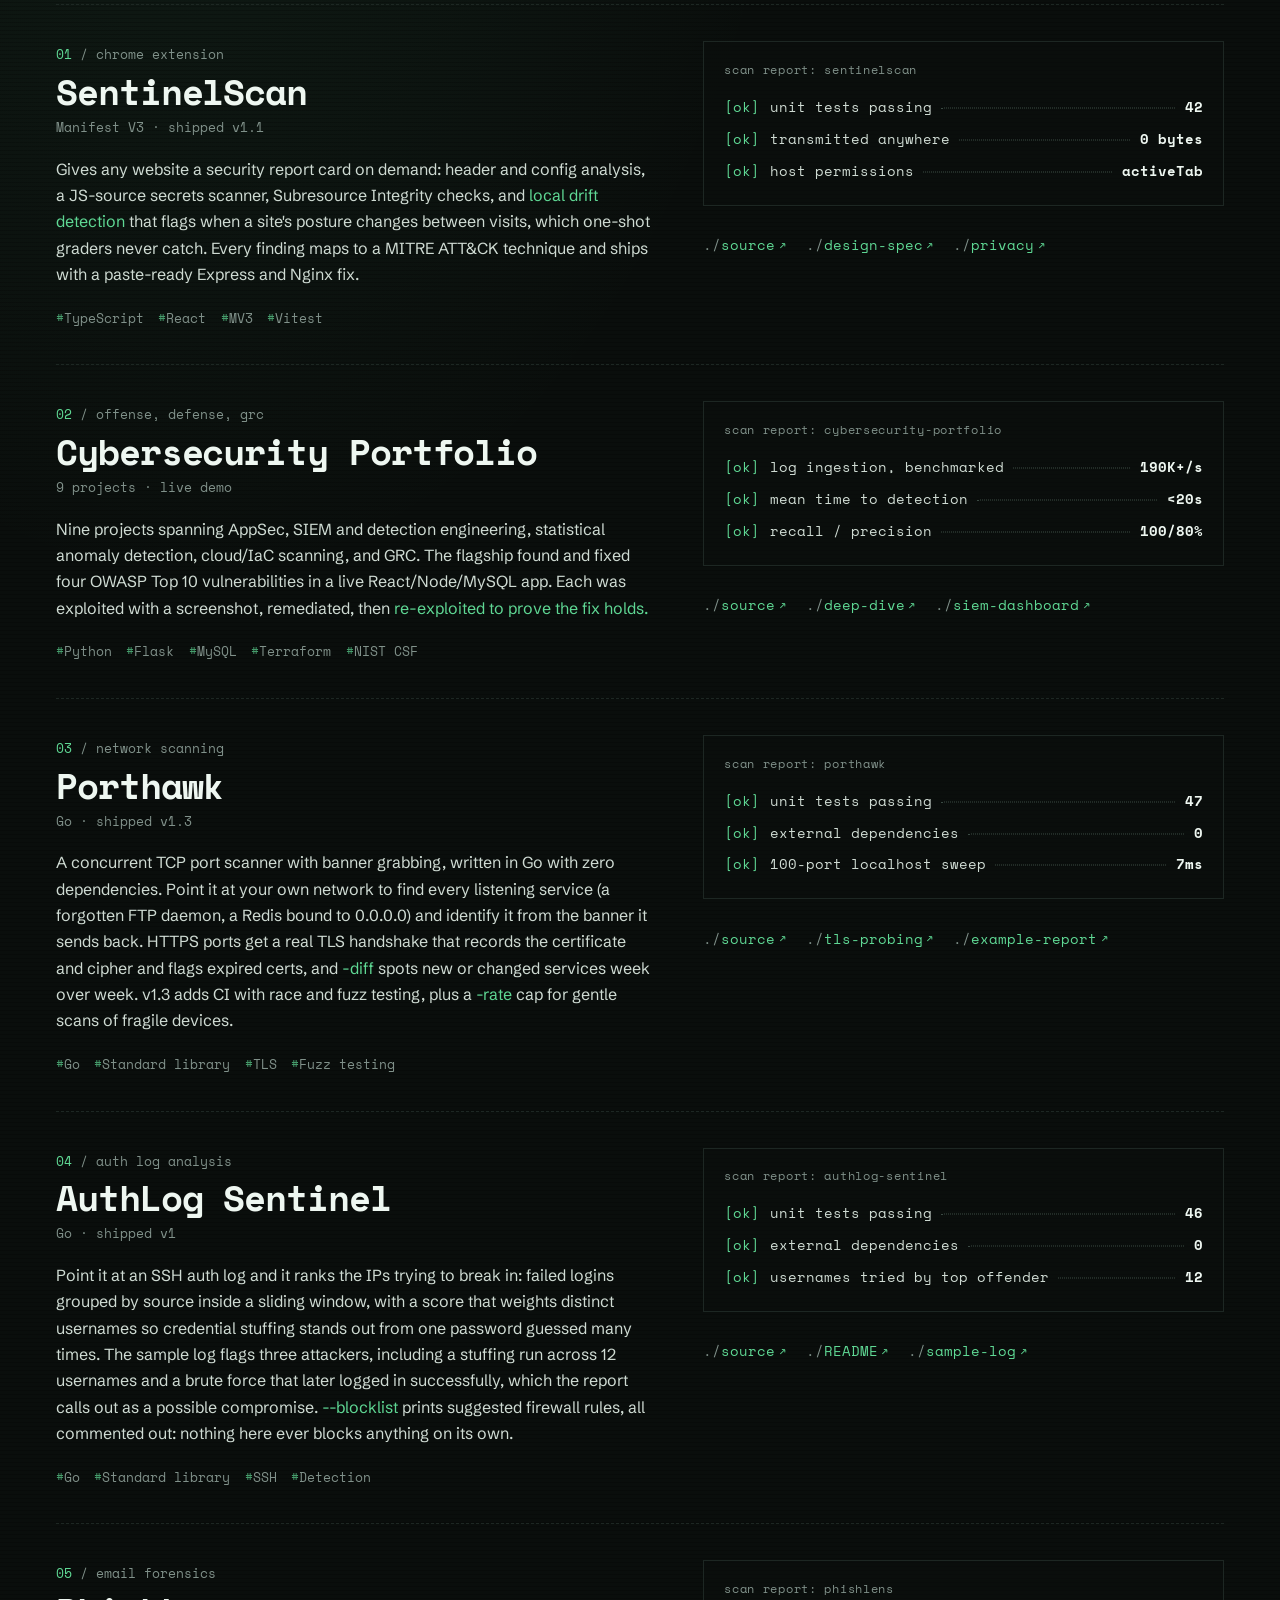
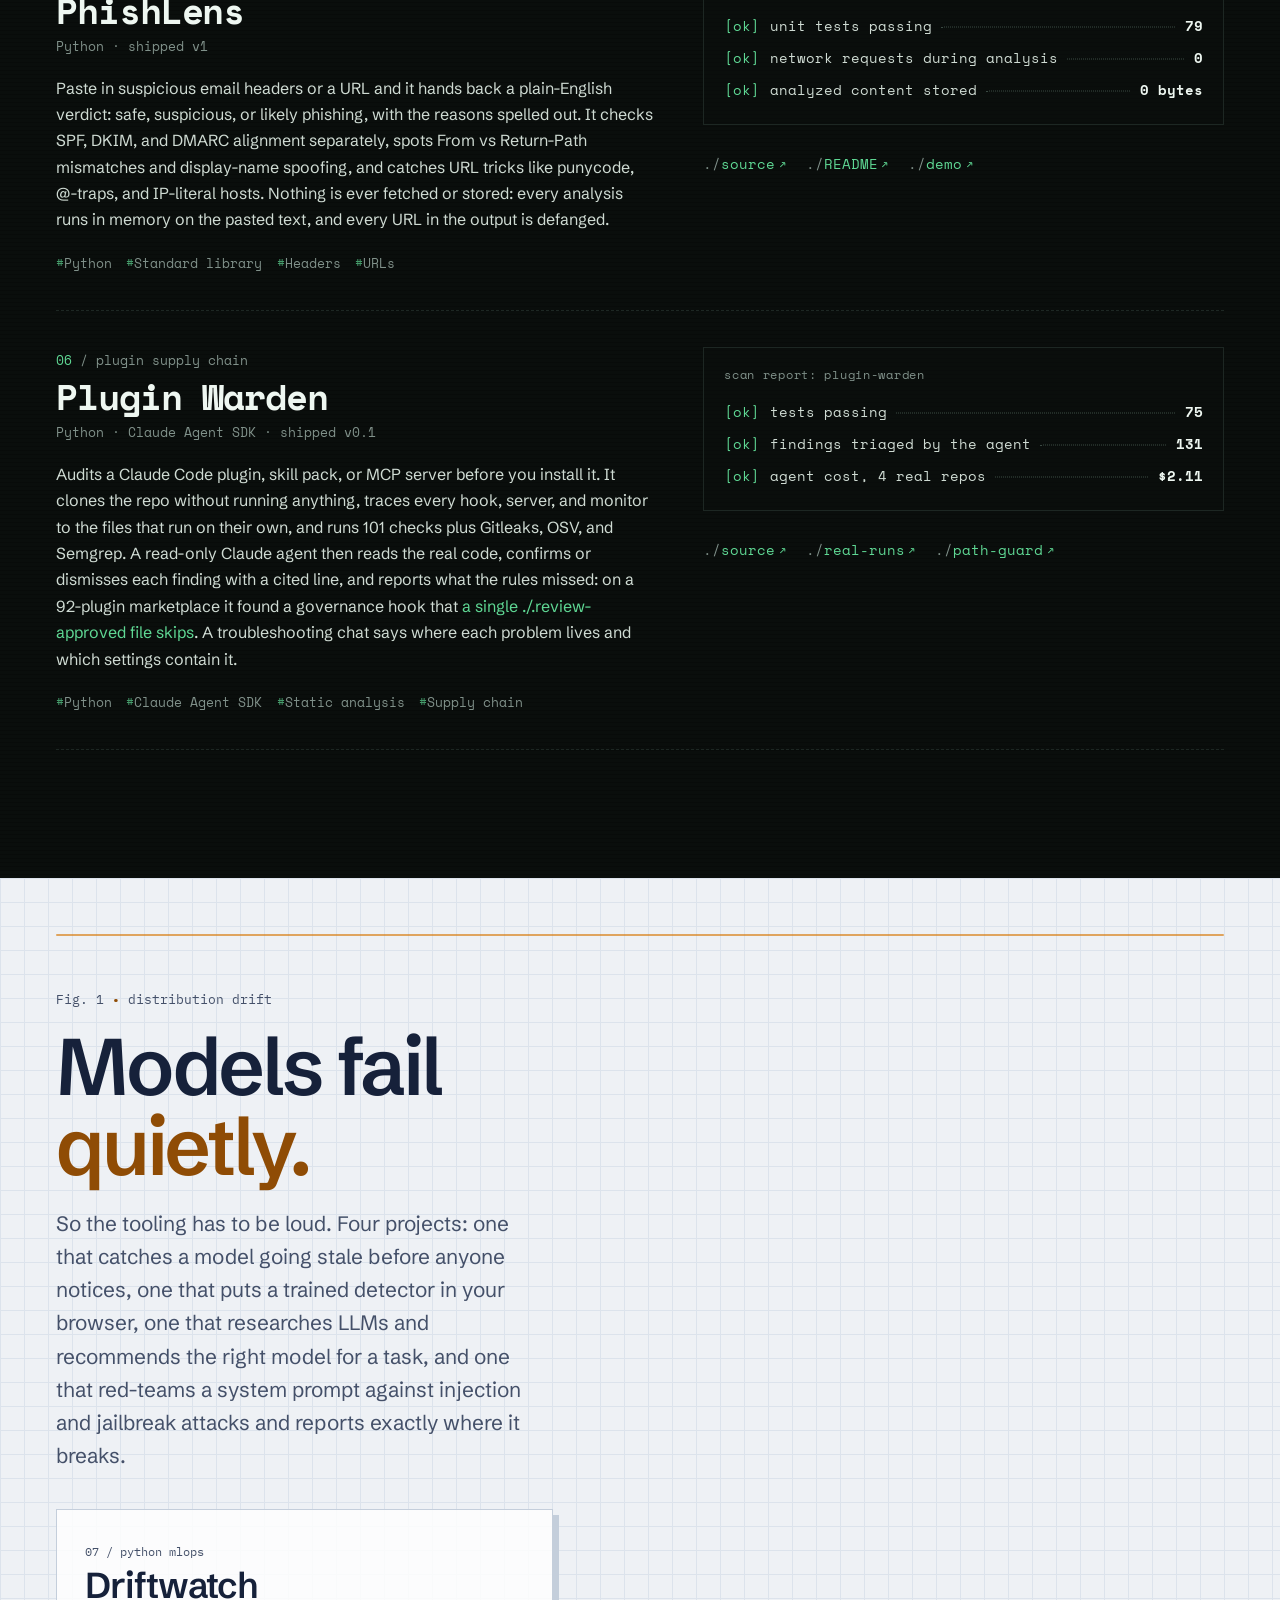
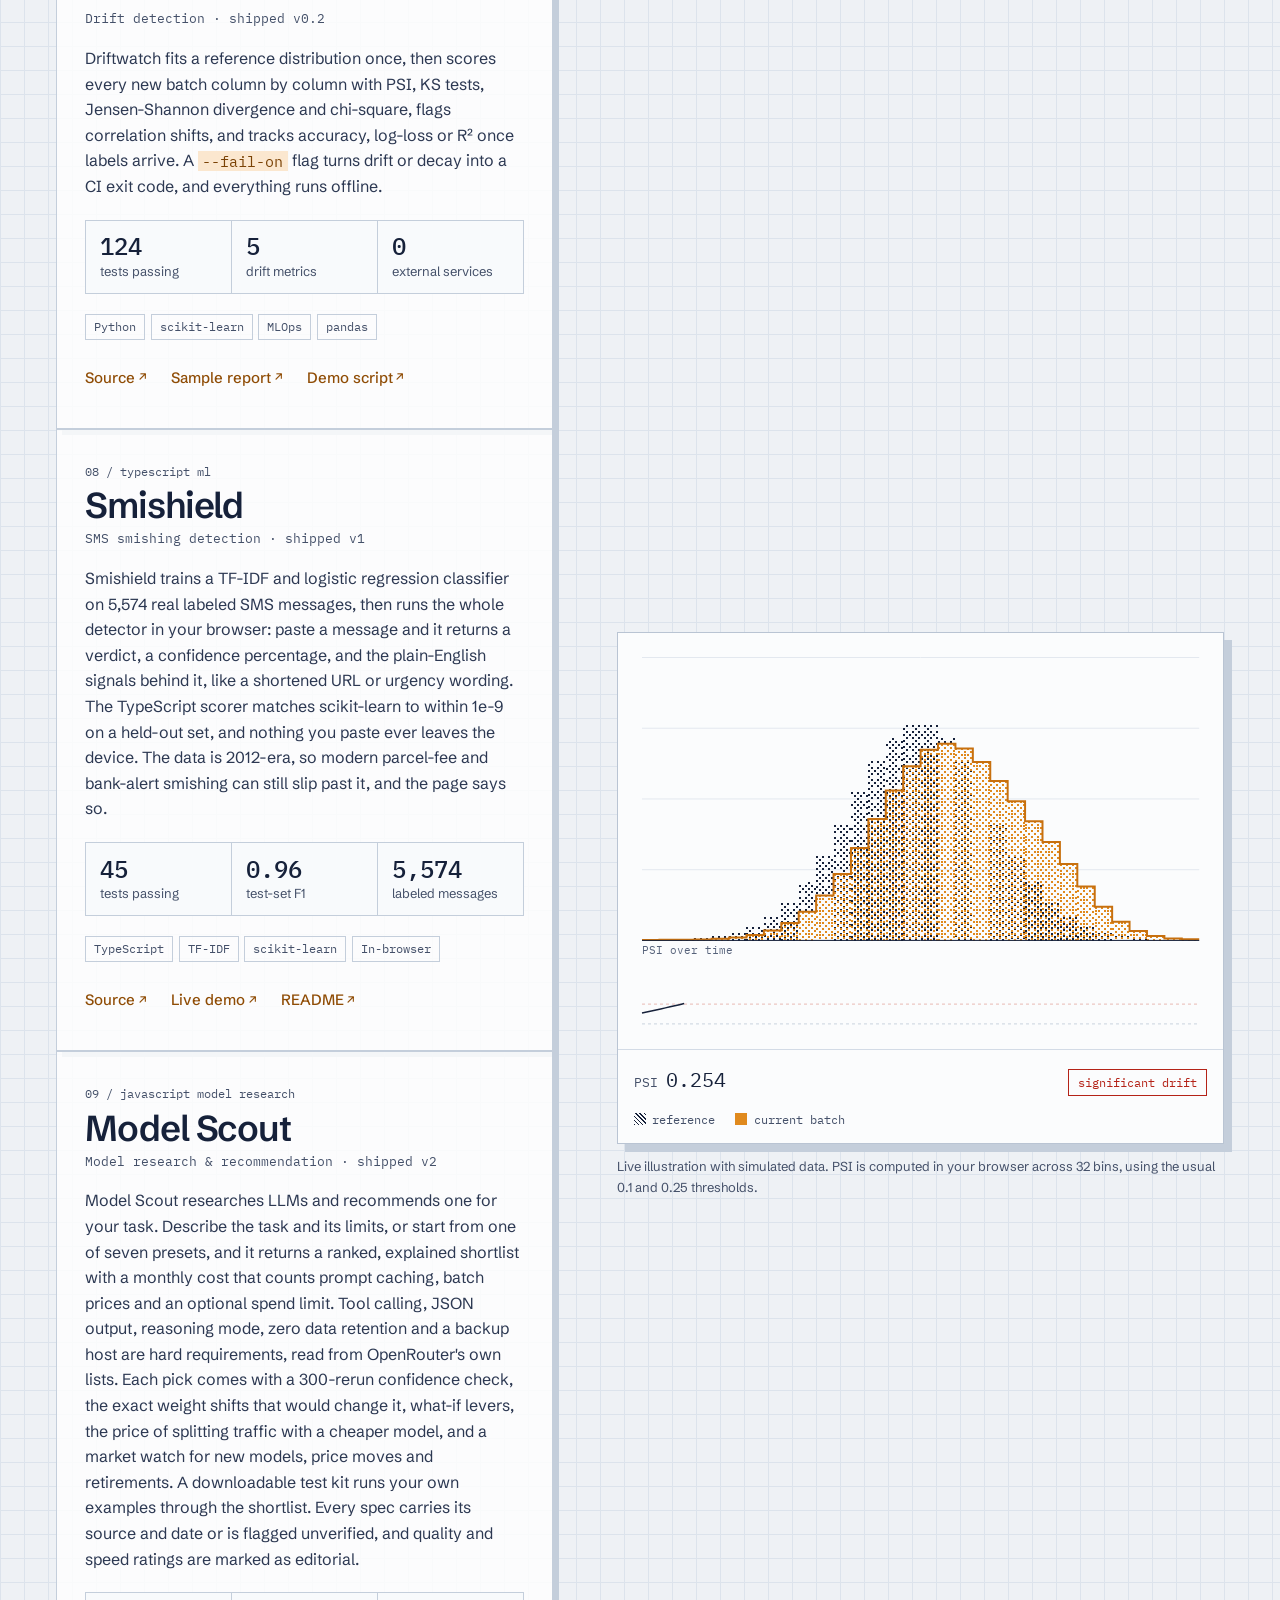
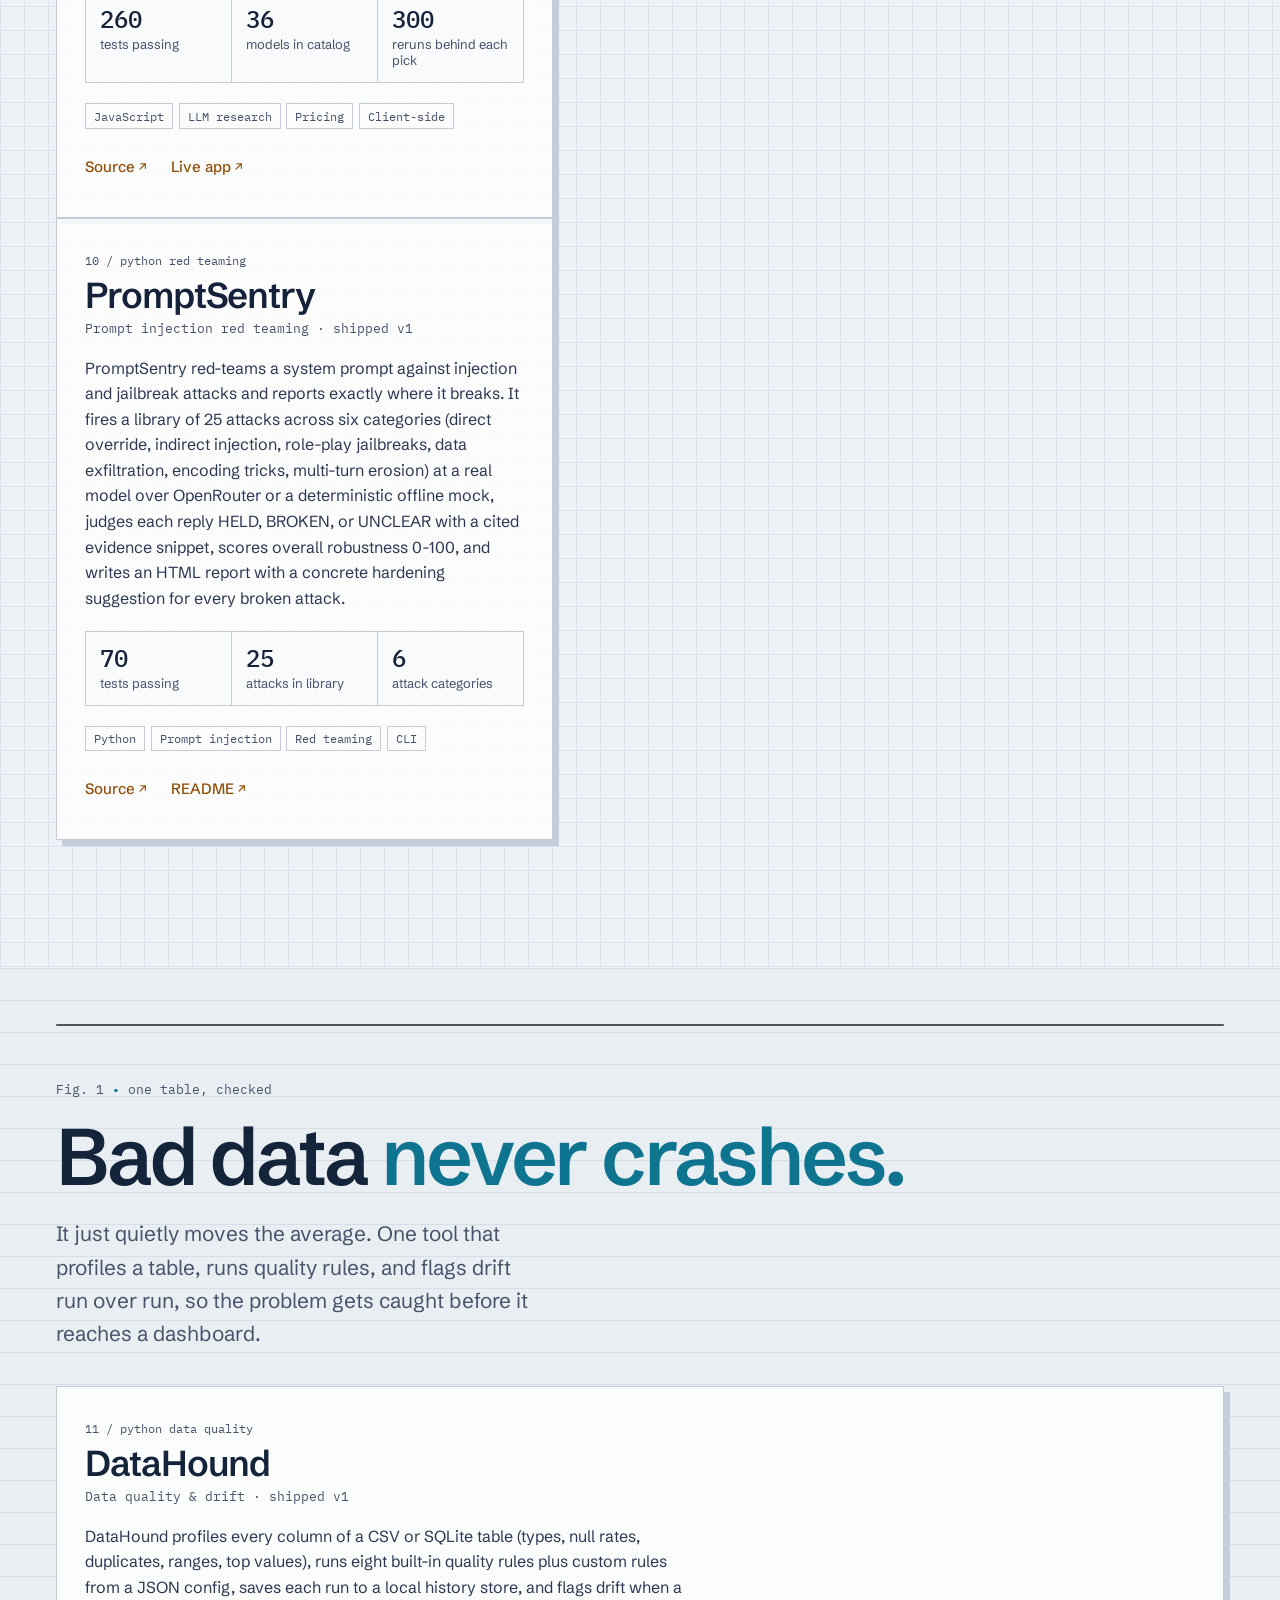
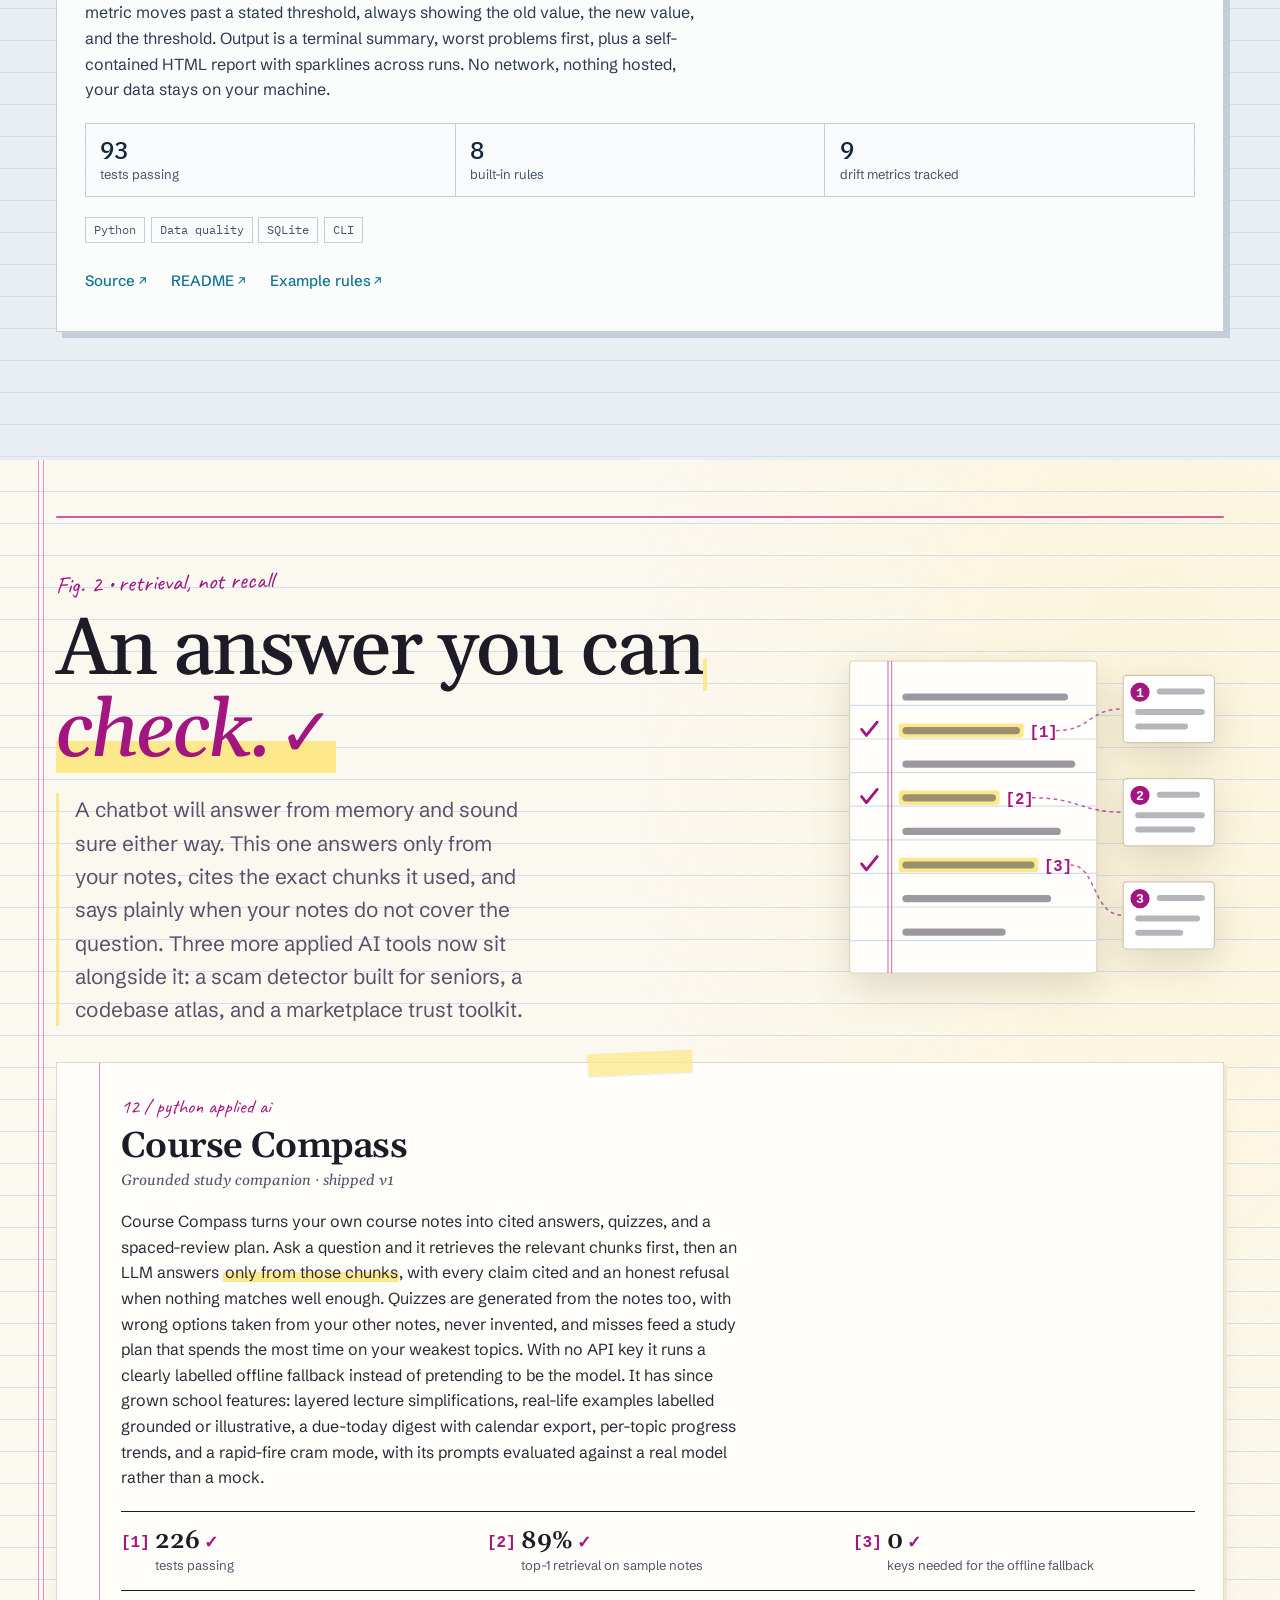
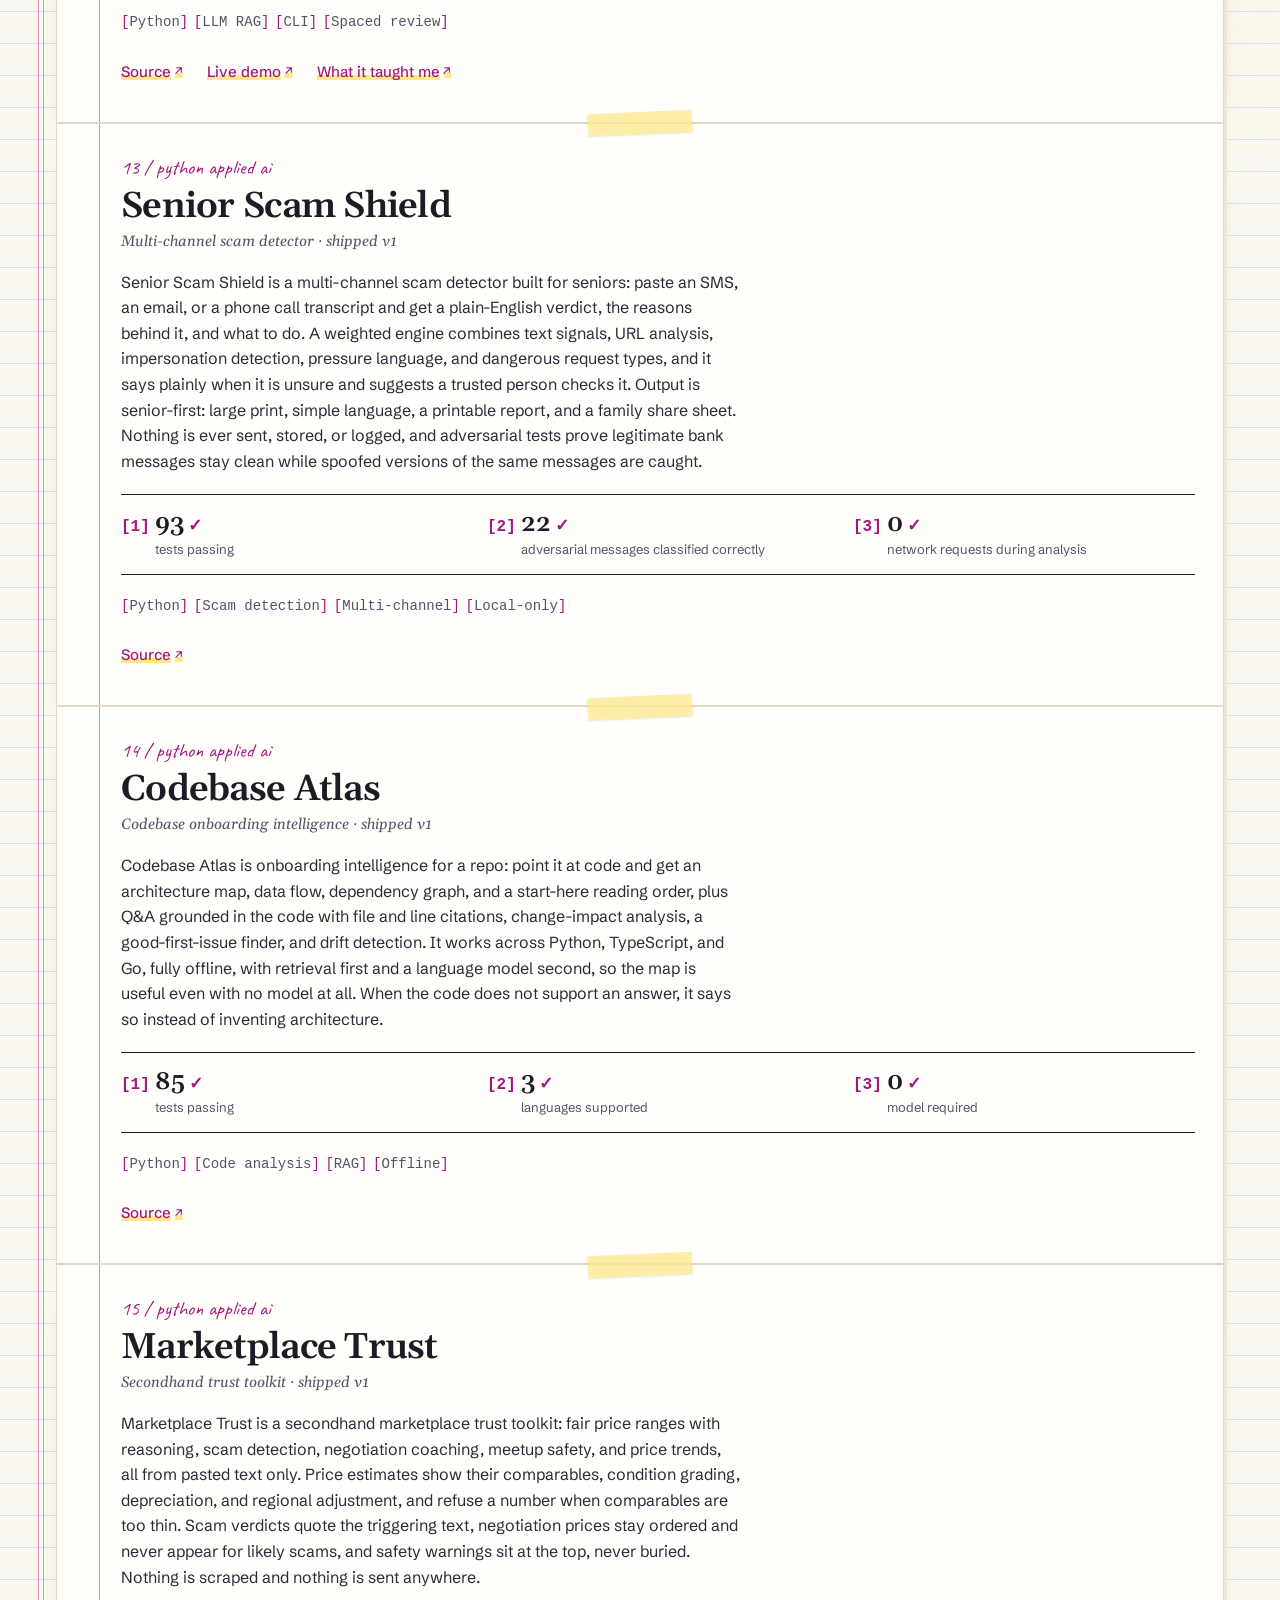
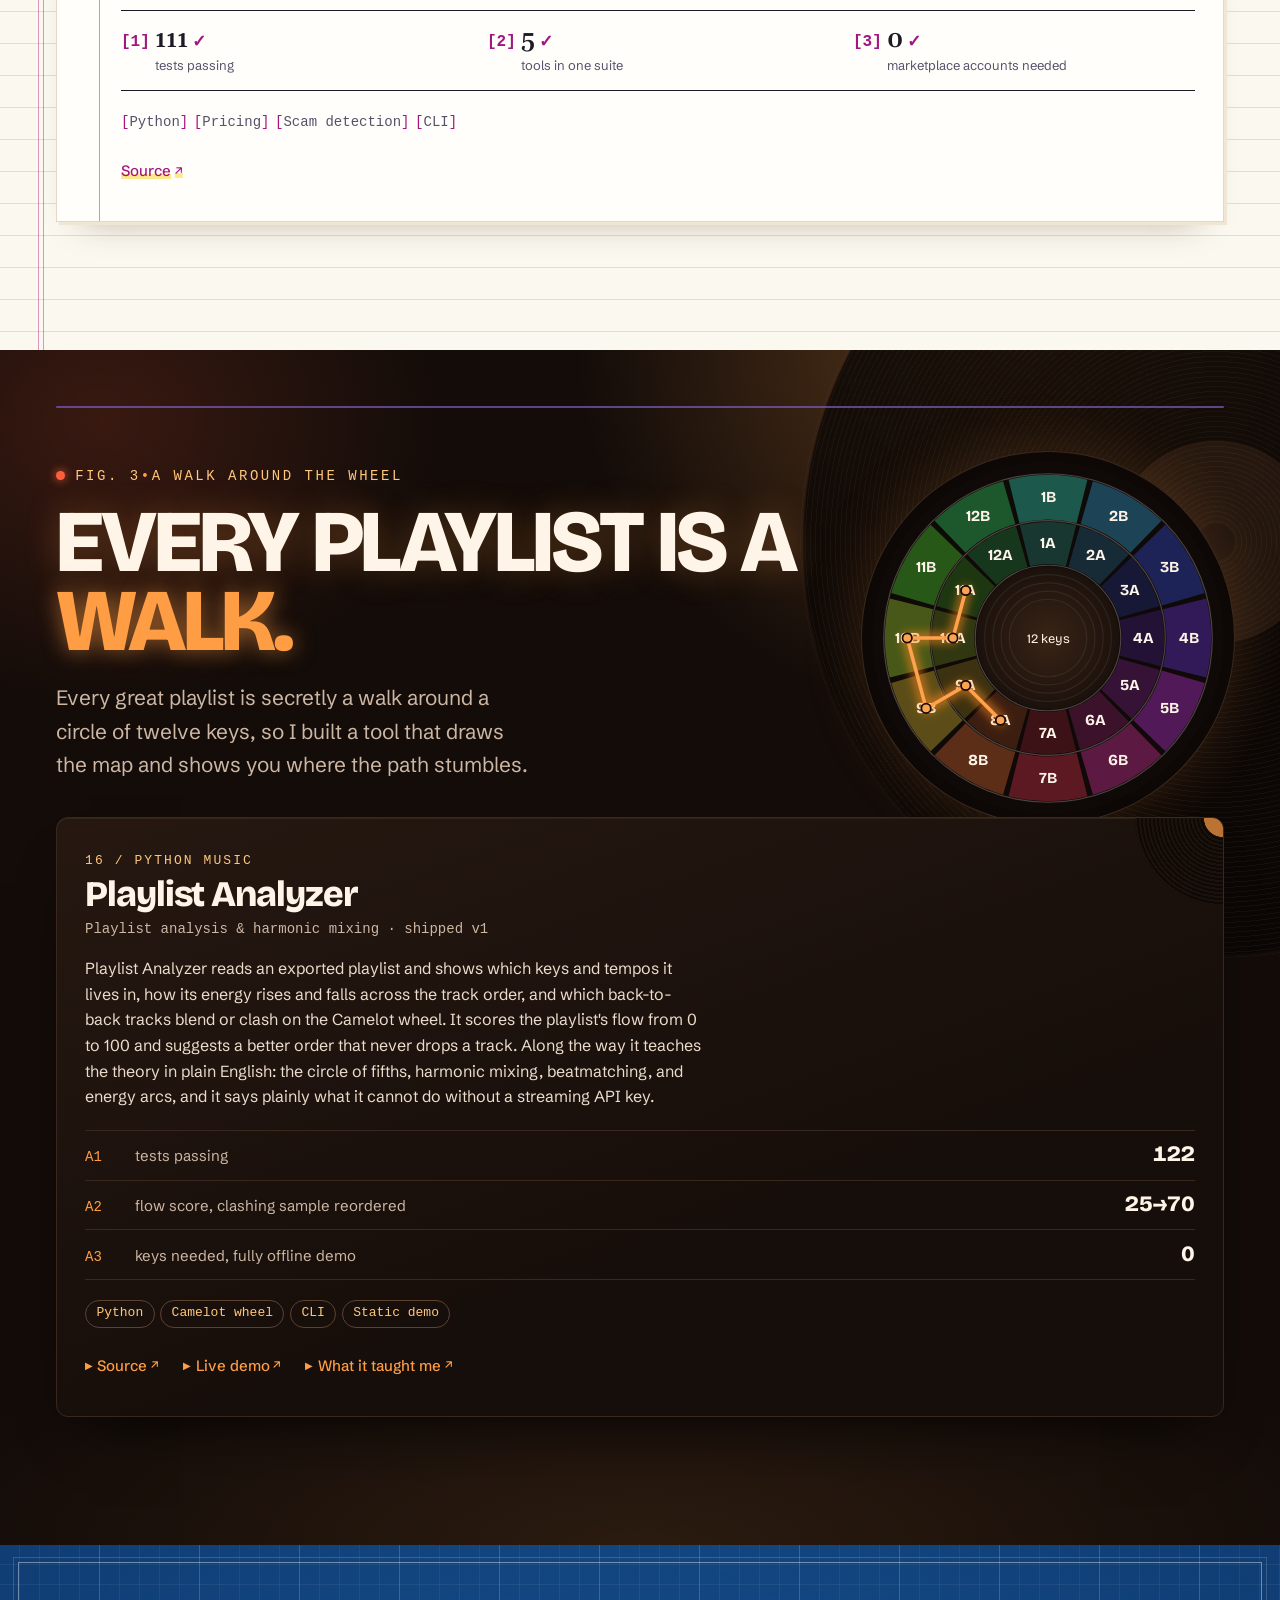
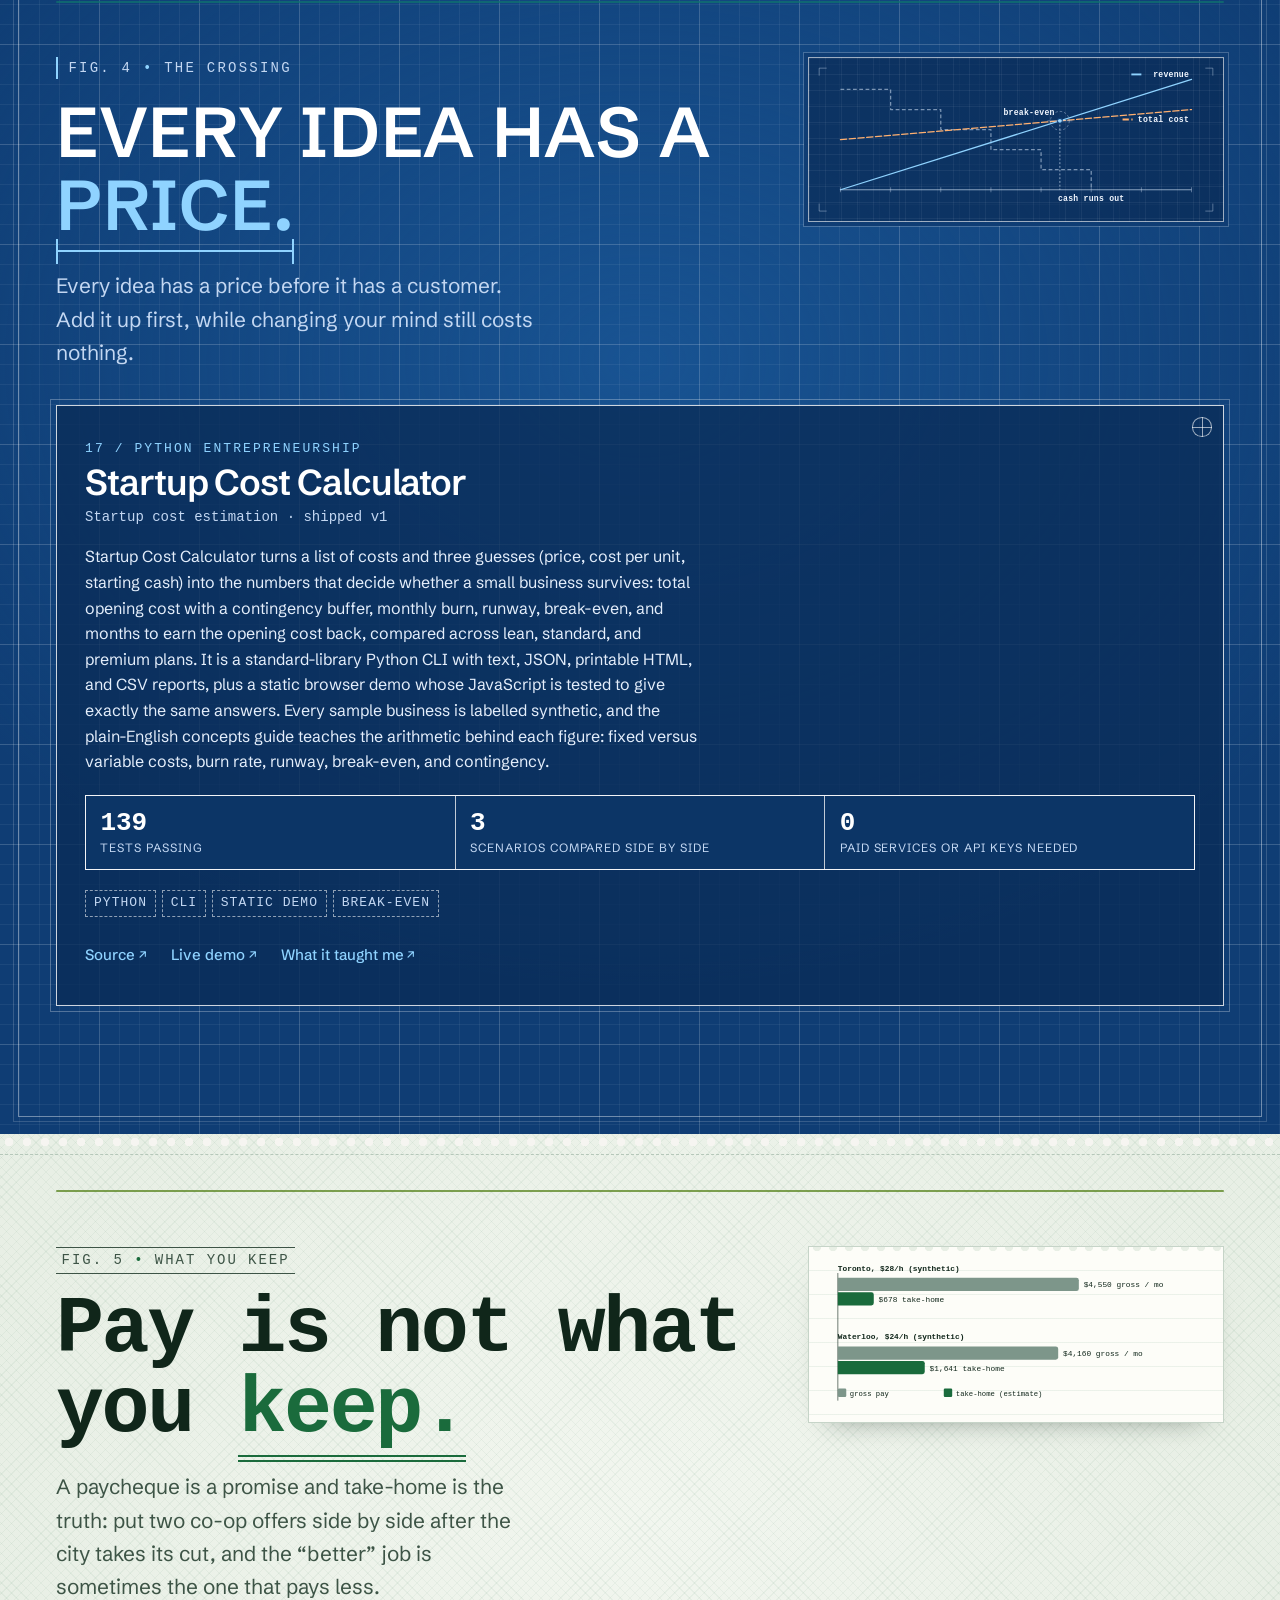
==== commit 1262dc19: "Model Scout: backup host requirement on the site, 260 tests Co-Authored-By: Claude Opus 5.5 <noreply" ====
--- a/index.html
+++ b/index.html
@@ -858,7 +858,7 @@
       <dl class="ledger">
         <div><dt>28</dt><dd>projects across security, AI/ML, data engineering, applied AI, music, entrepreneurship, money tools, engineering, product, research, and focus</dd></div>
         <div><dt>13</dt><dd>live deployments you can open today</dd></div>
-        <div><dt>2408</dt><dd>passing tests across twenty-three of the repositories</dd></div>
+        <div><dt>2416</dt><dd>passing tests across twenty-three of the repositories</dd></div>
       </dl>
       <p class="ledger__note">Where something is simulated rather than captured live, the repository says so.</p>
     </div>
@@ -961,7 +961,7 @@
             <p class="fx-med">JavaScript, live OpenRouter data</p>
             <p class="fx-note">Describe a task and its limits, and it ranks LLMs with a reason and a monthly cost for each, how sure it is of the pick, and what would change it.</p>
             <dl class="fx-figs">
-              <div><dt>252</dt><dd>tests passing</dd></div>
+              <div><dt>260</dt><dd>tests passing</dd></div>
               <div><dt>36</dt><dd>reviewed models, each sourced and dated</dd></div>
             </dl>
             <ul class="fx-go">
@@ -1276,10 +1276,10 @@
           <h3><a href="https://github.com/battlettt/model-scout">Model Scout</a></h3>
           <p class="meta">Model research &amp; recommendation &middot; shipped v2</p>
           <p class="desc">
-            Model Scout researches LLMs and recommends one for your task. Describe the task and its limits, or start from one of seven presets, and it returns a ranked, explained shortlist with a monthly cost that counts prompt caching, batch prices and an optional spend limit. Tool calling, JSON output, reasoning mode and zero data retention are hard requirements, read from OpenRouter's own lists. Each pick comes with a 300-rerun confidence check, the exact weight shifts that would change it, what-if levers, the price of splitting traffic with a cheaper model, and a market watch for new models, price moves and retirements. A downloadable test kit runs your own examples through the shortlist. Every spec carries its source and date or is flagged unverified, and quality and speed ratings are marked as editorial.
+            Model Scout researches LLMs and recommends one for your task. Describe the task and its limits, or start from one of seven presets, and it returns a ranked, explained shortlist with a monthly cost that counts prompt caching, batch prices and an optional spend limit. Tool calling, JSON output, reasoning mode, zero data retention and a backup host are hard requirements, read from OpenRouter's own lists. Each pick comes with a 300-rerun confidence check, the exact weight shifts that would change it, what-if levers, the price of splitting traffic with a cheaper model, and a market watch for new models, price moves and retirements. A downloadable test kit runs your own examples through the shortlist. Every spec carries its source and date or is flagged unverified, and quality and speed ratings are marked as editorial.
           </p>
           <ul class="ai-stats">
-            <li><b>252</b><span>tests passing</span></li>
+            <li><b>260</b><span>tests passing</span></li>
             <li><b>36</b><span>models in catalog</span></li>
             <li><b>300</b><span>reruns behind each pick</span></li>
           </ul>
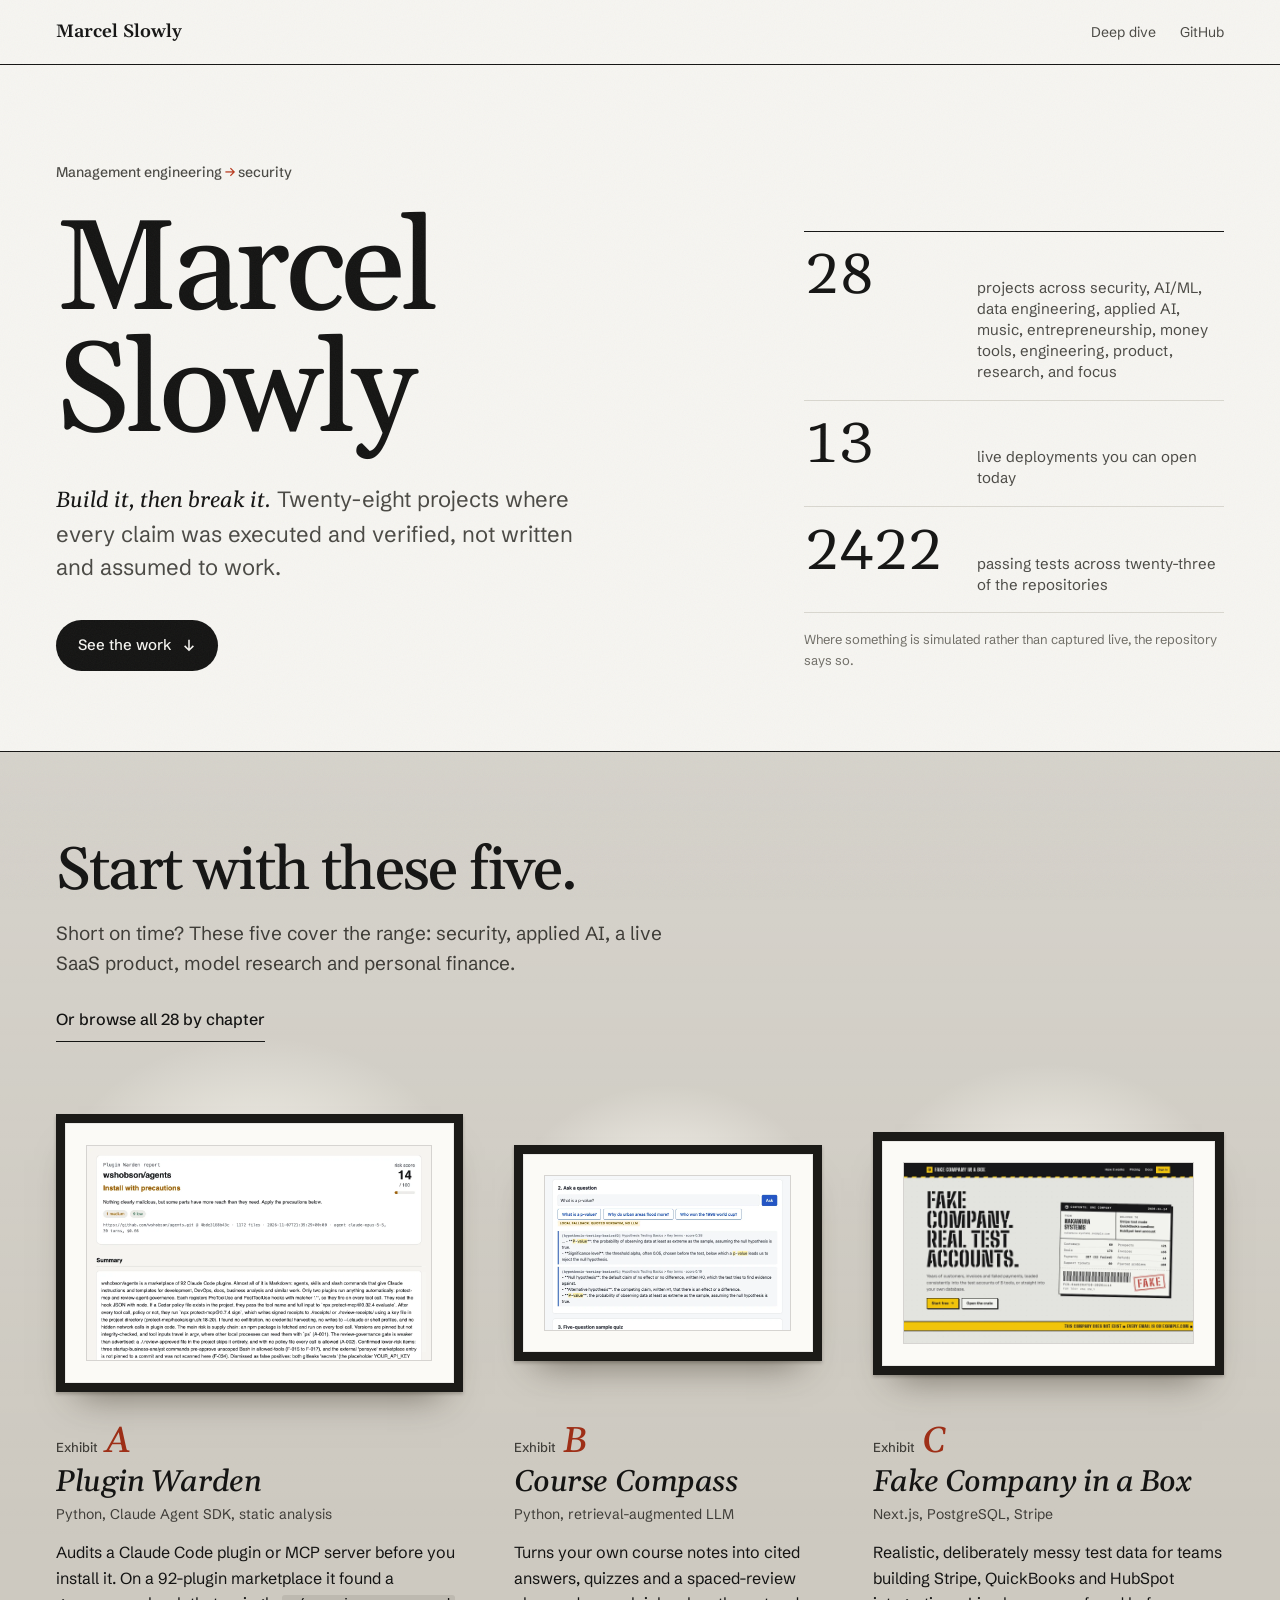
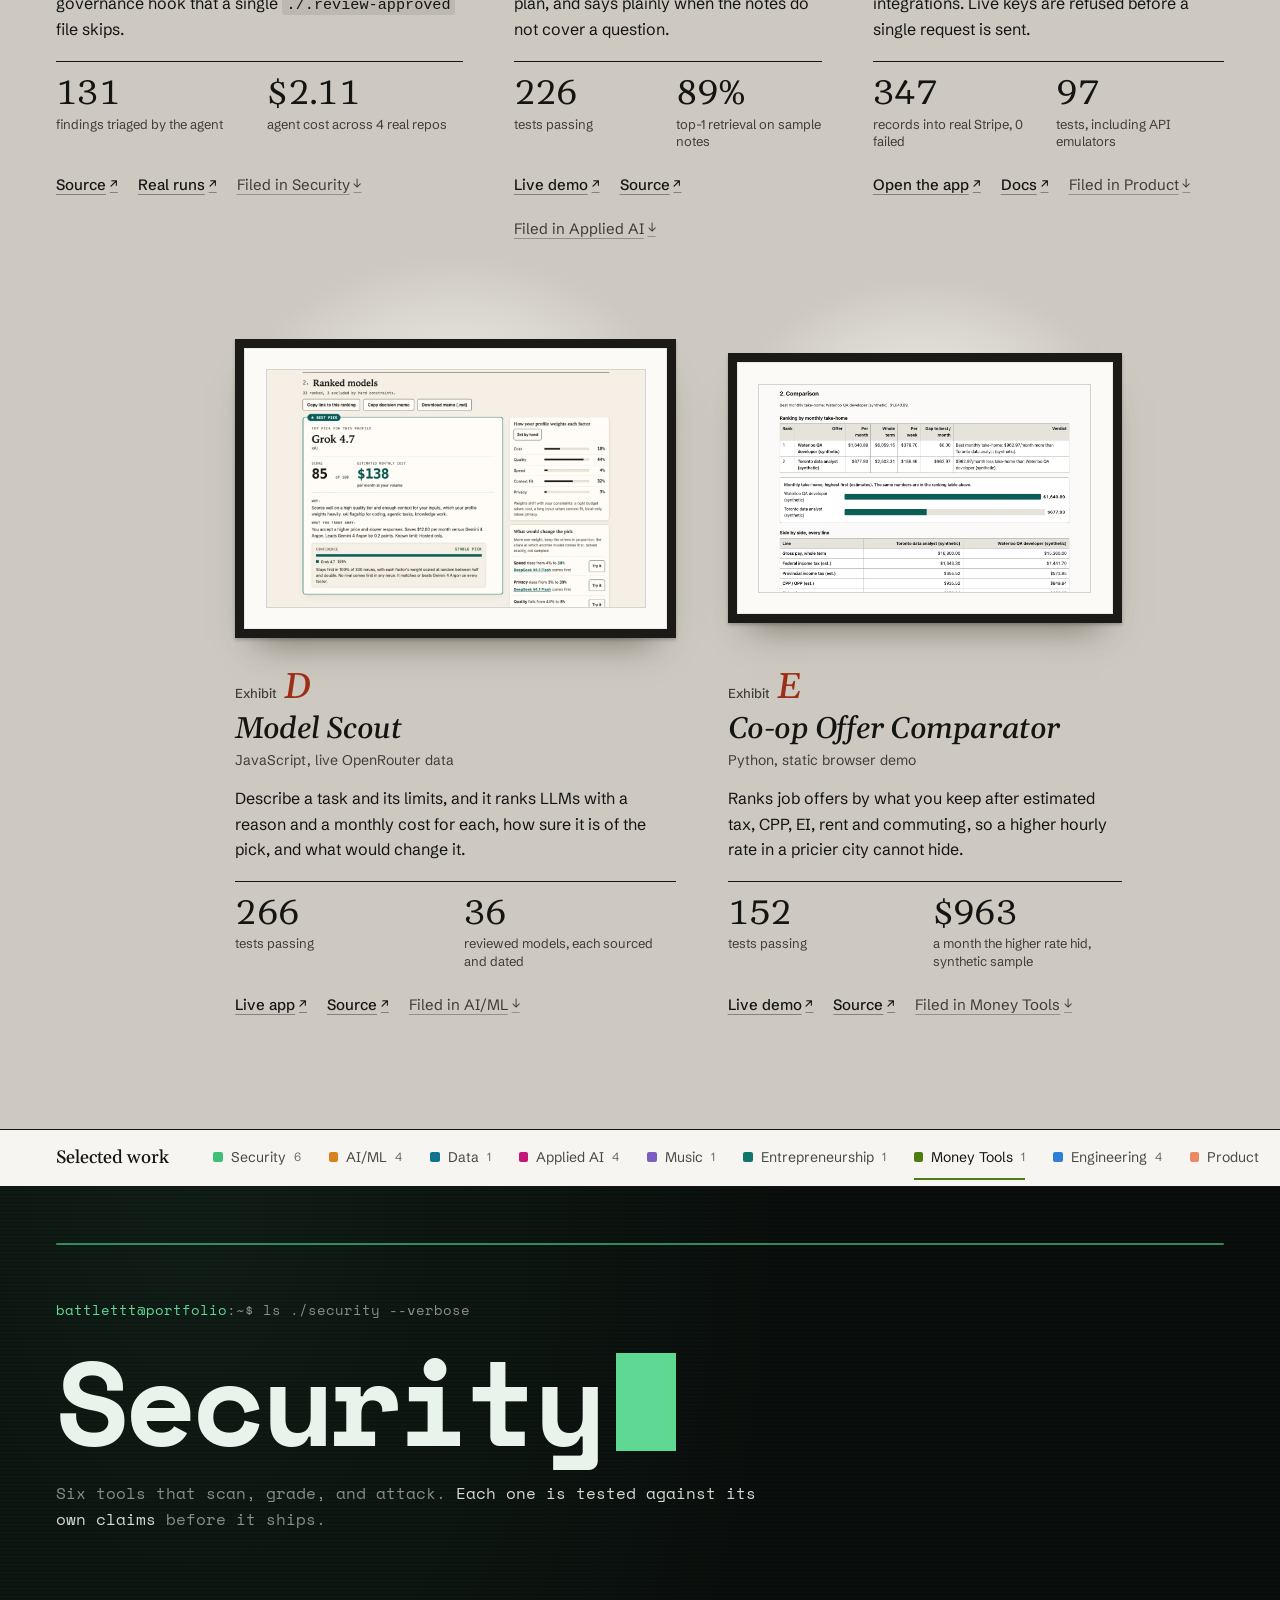
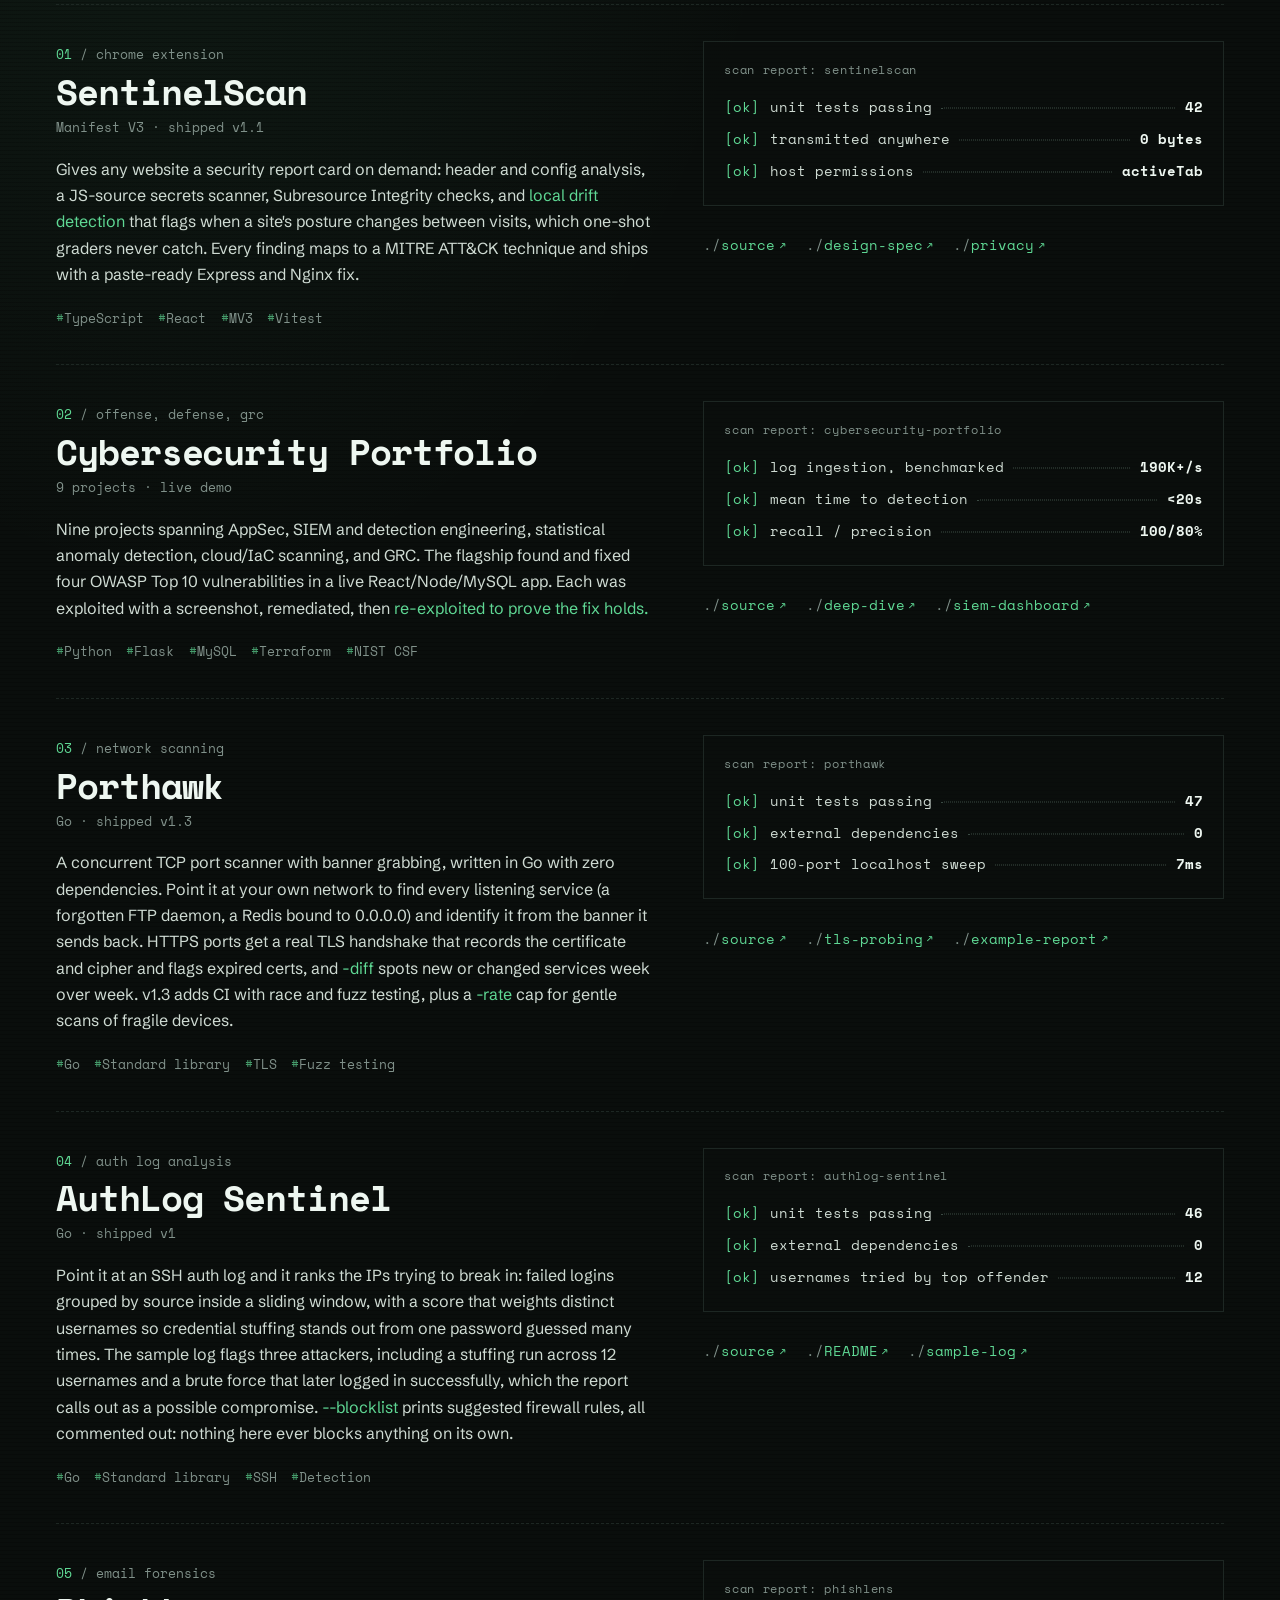
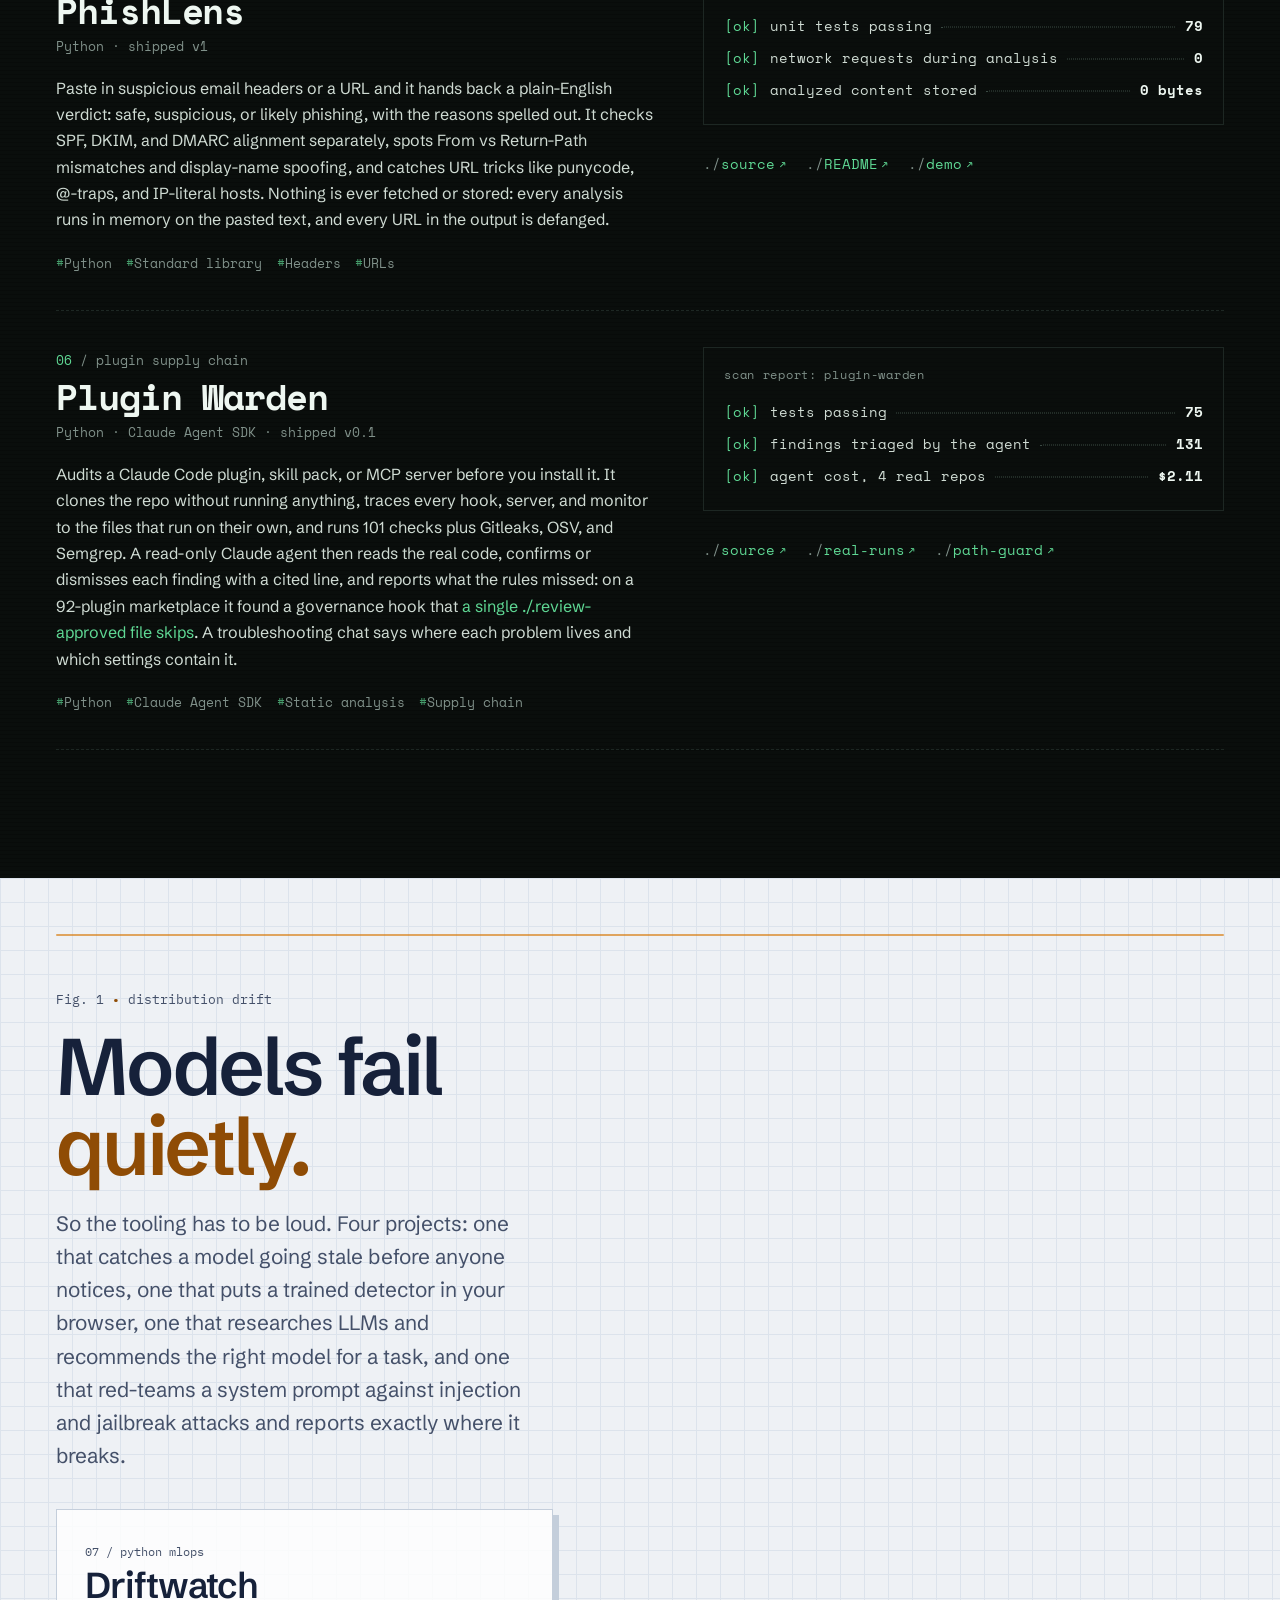
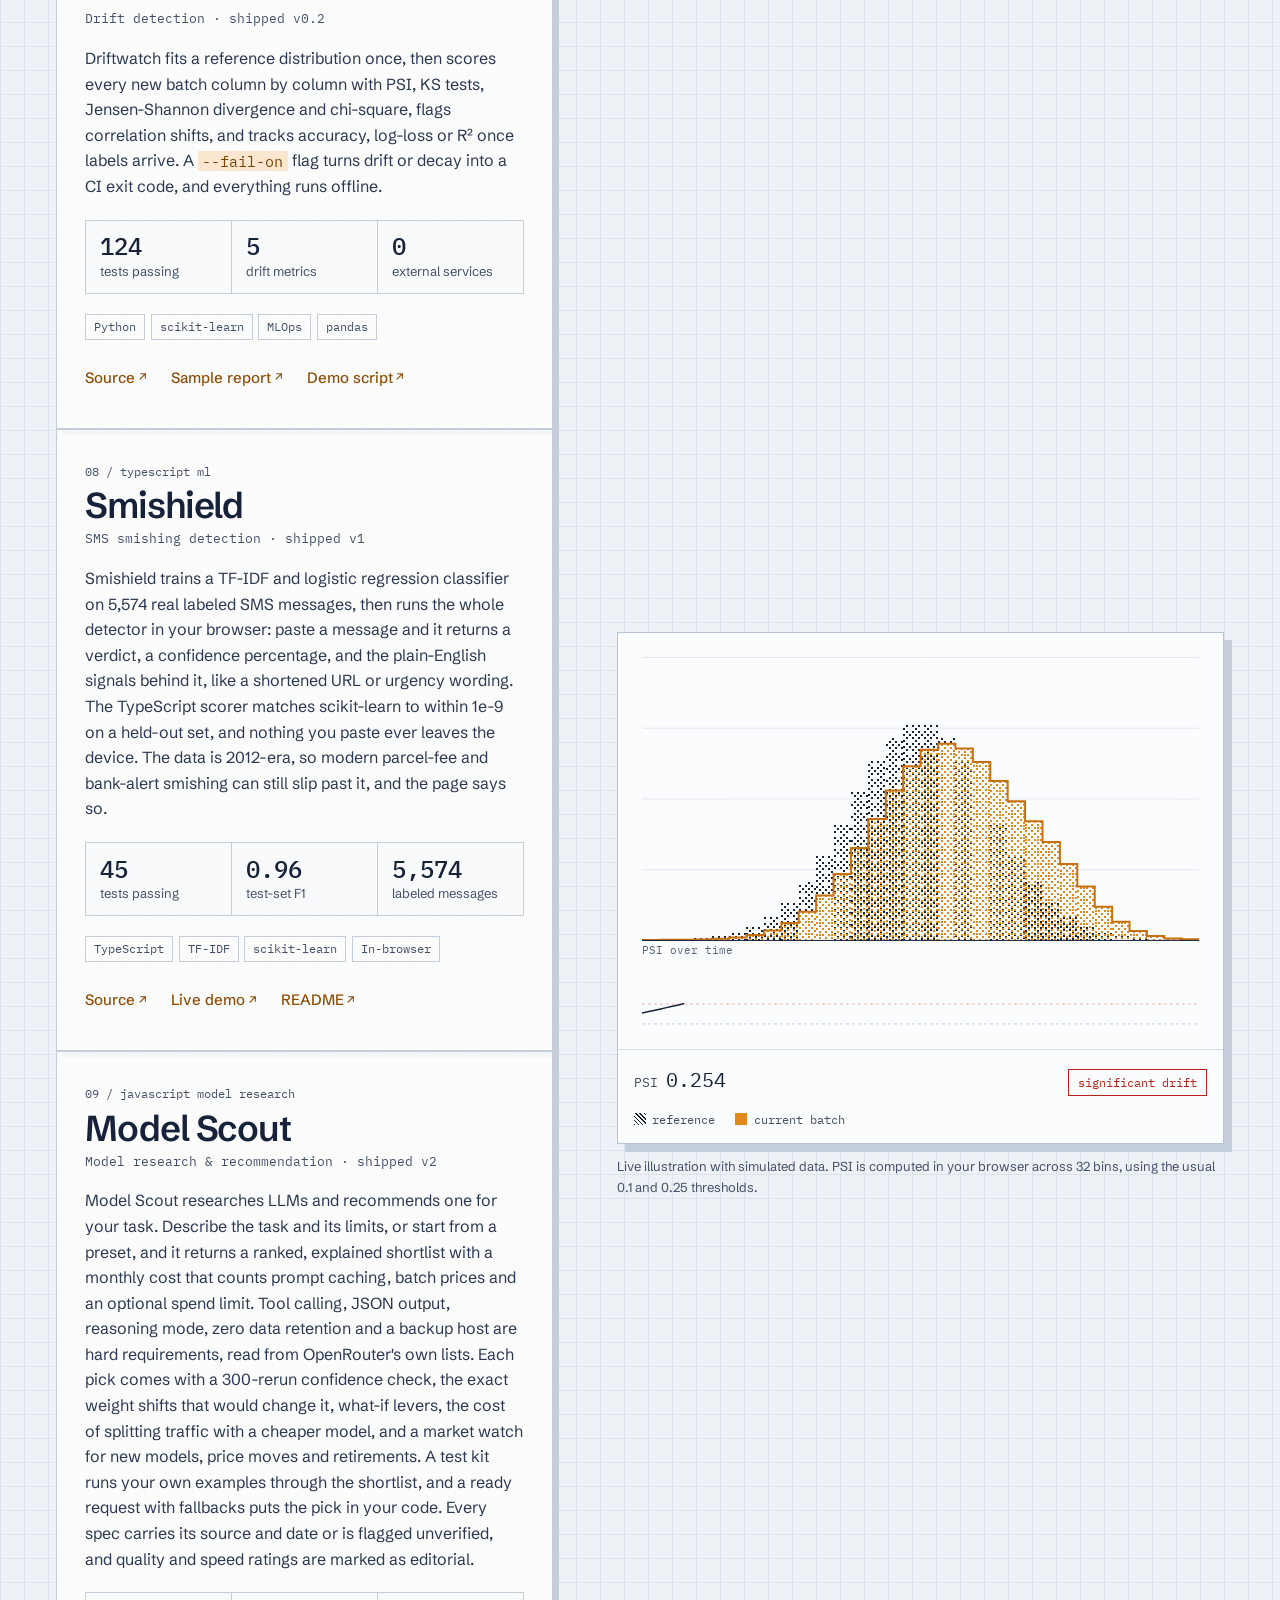
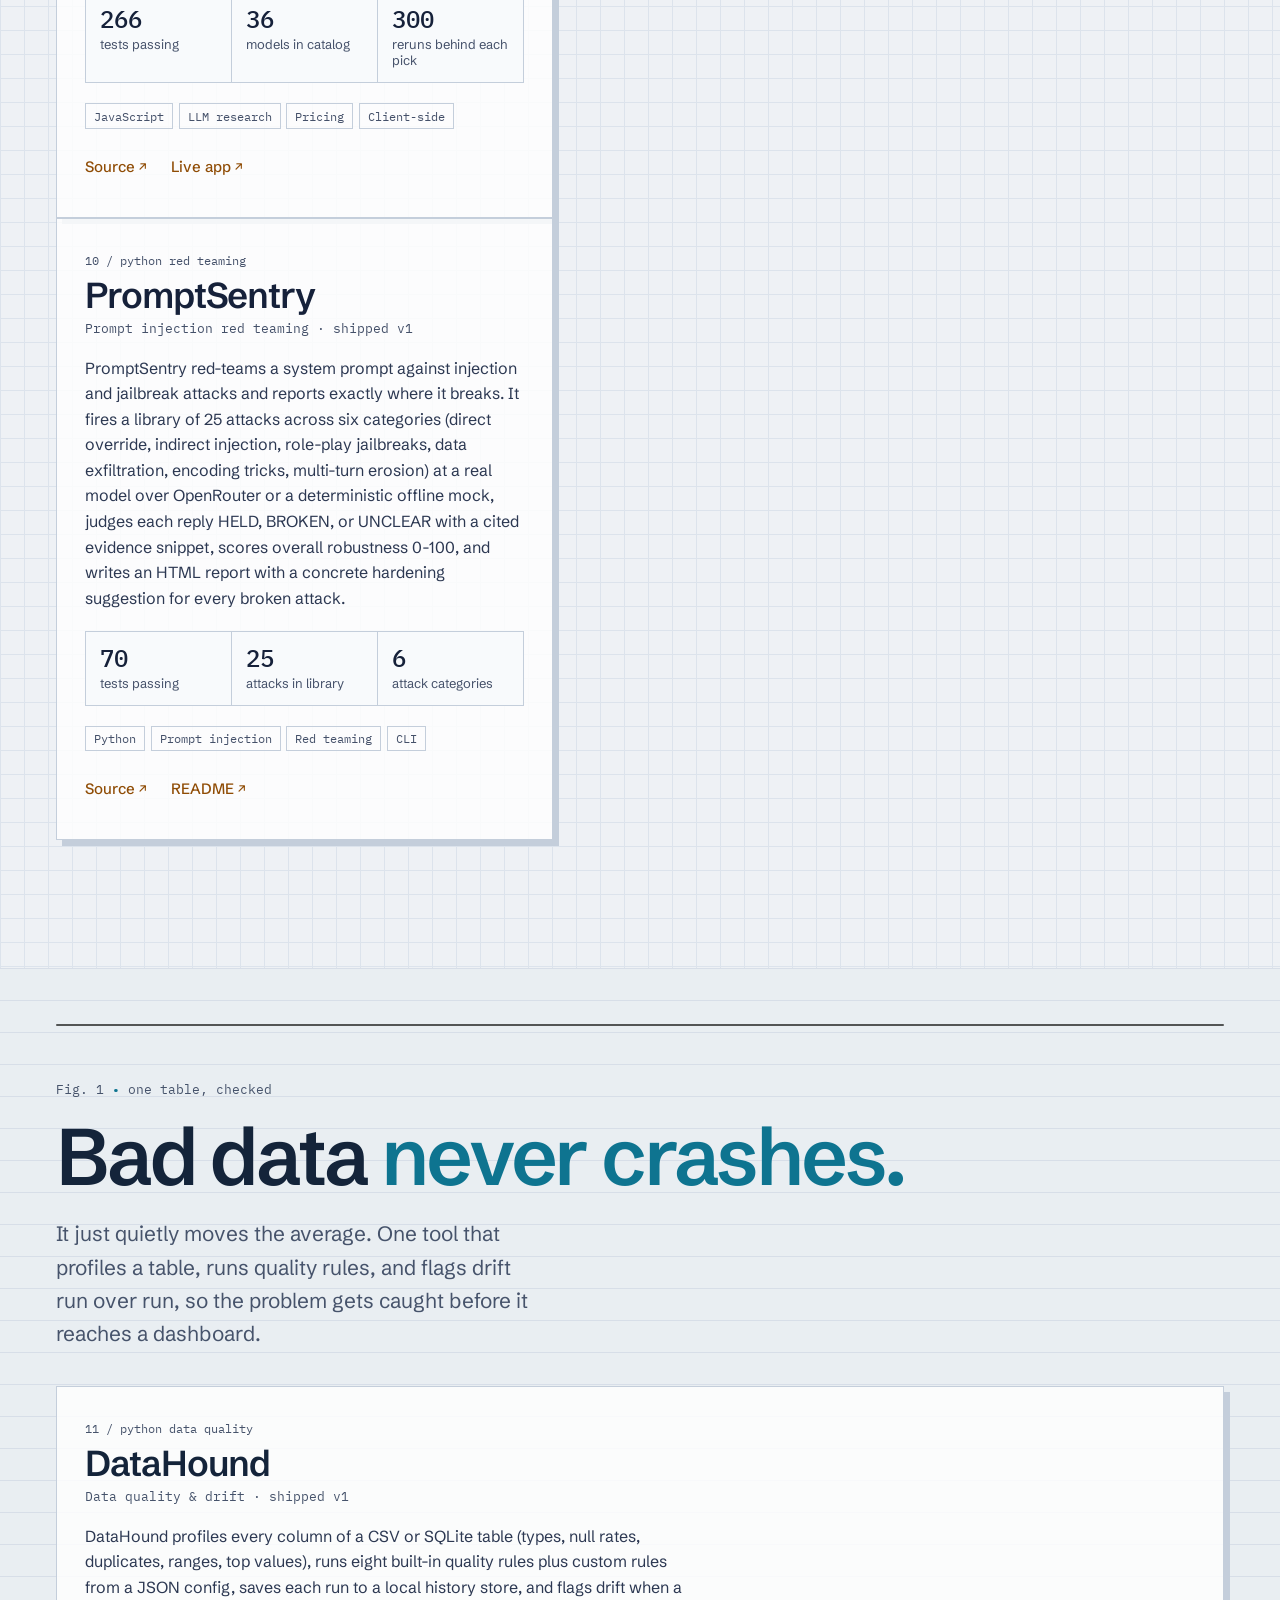
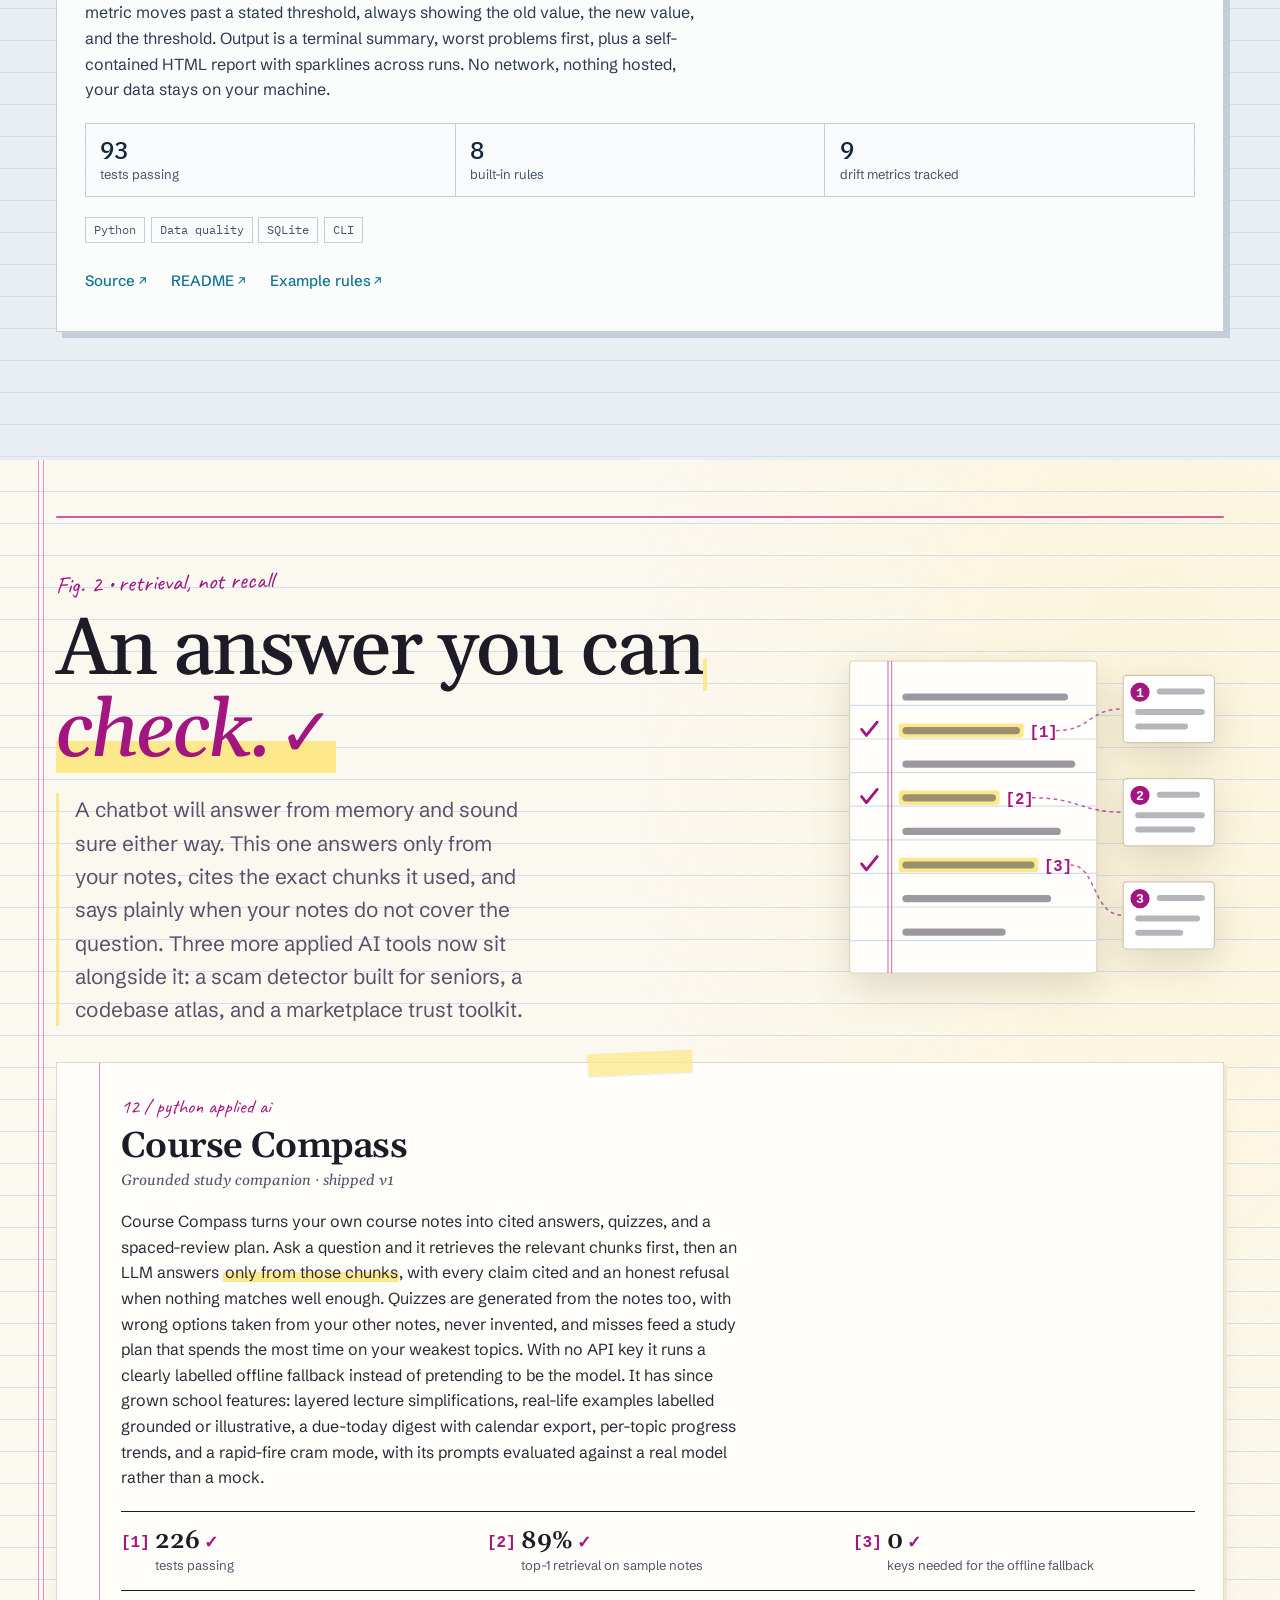
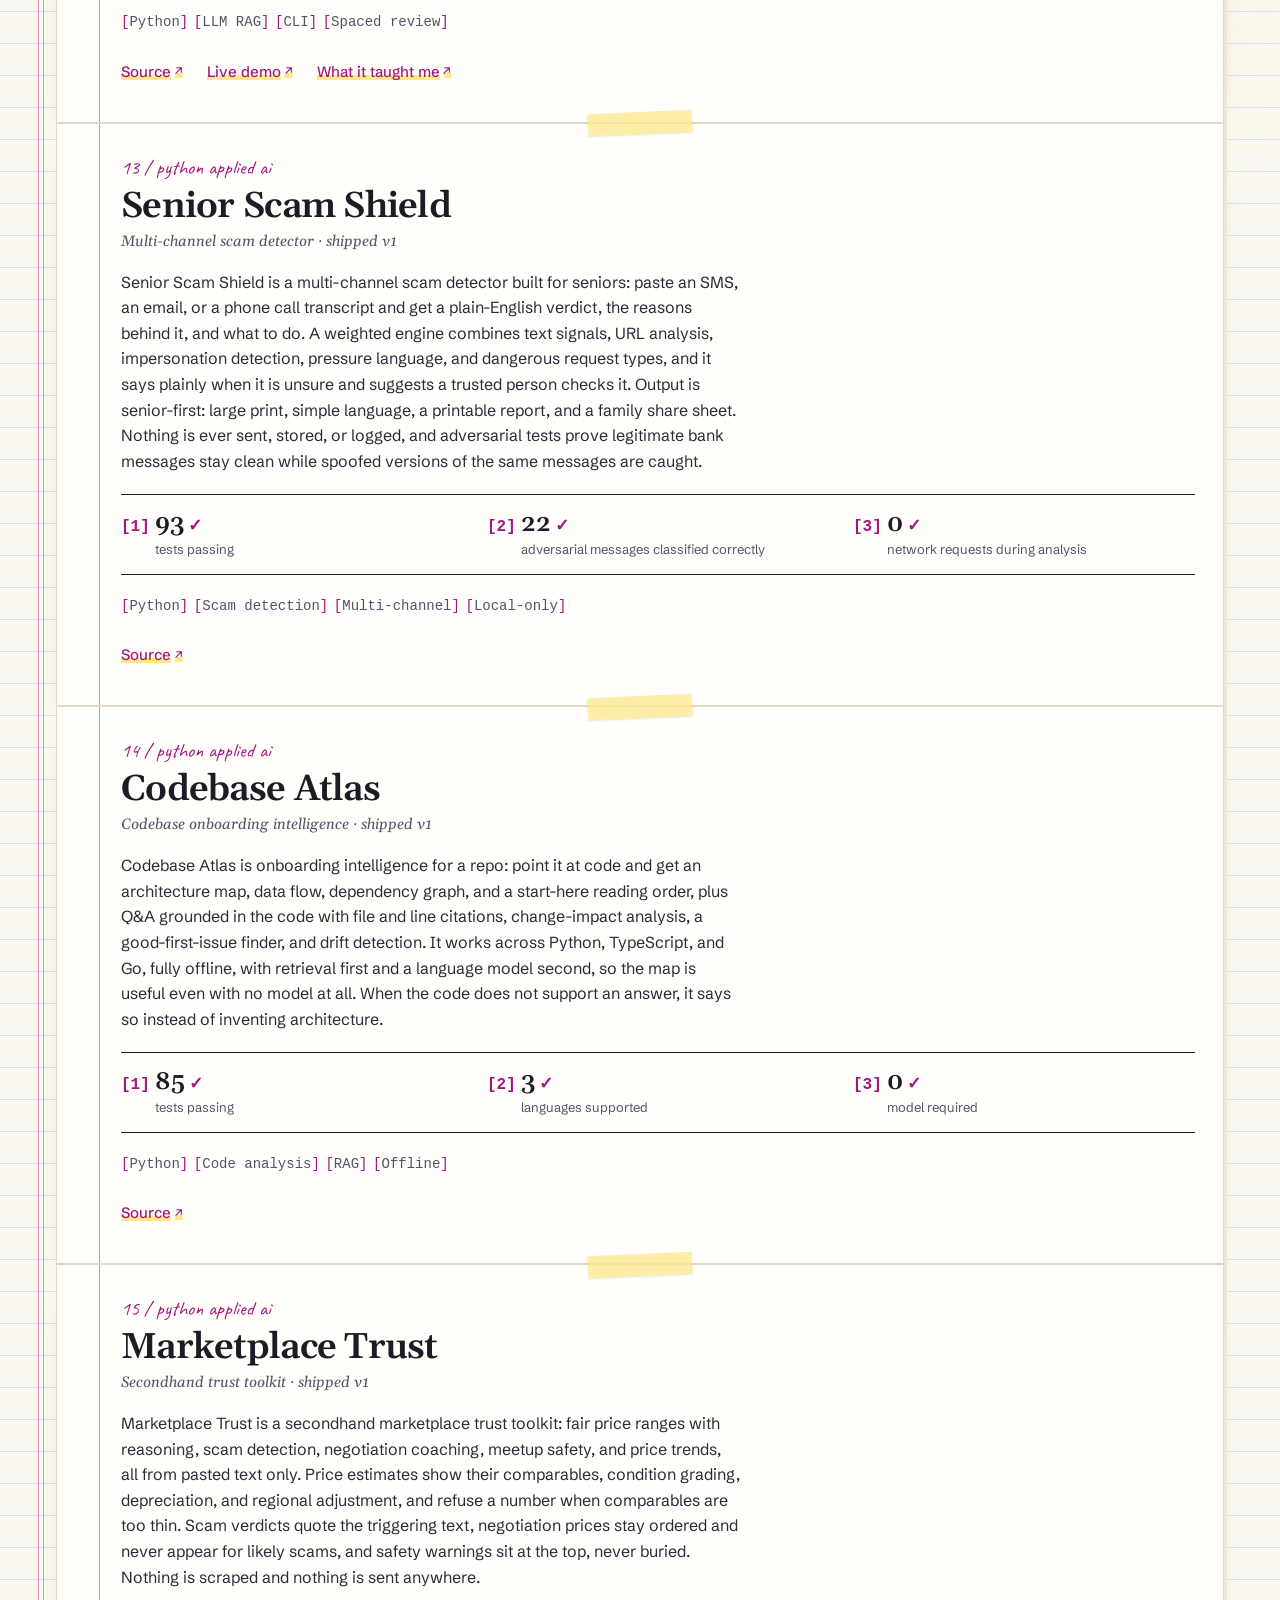
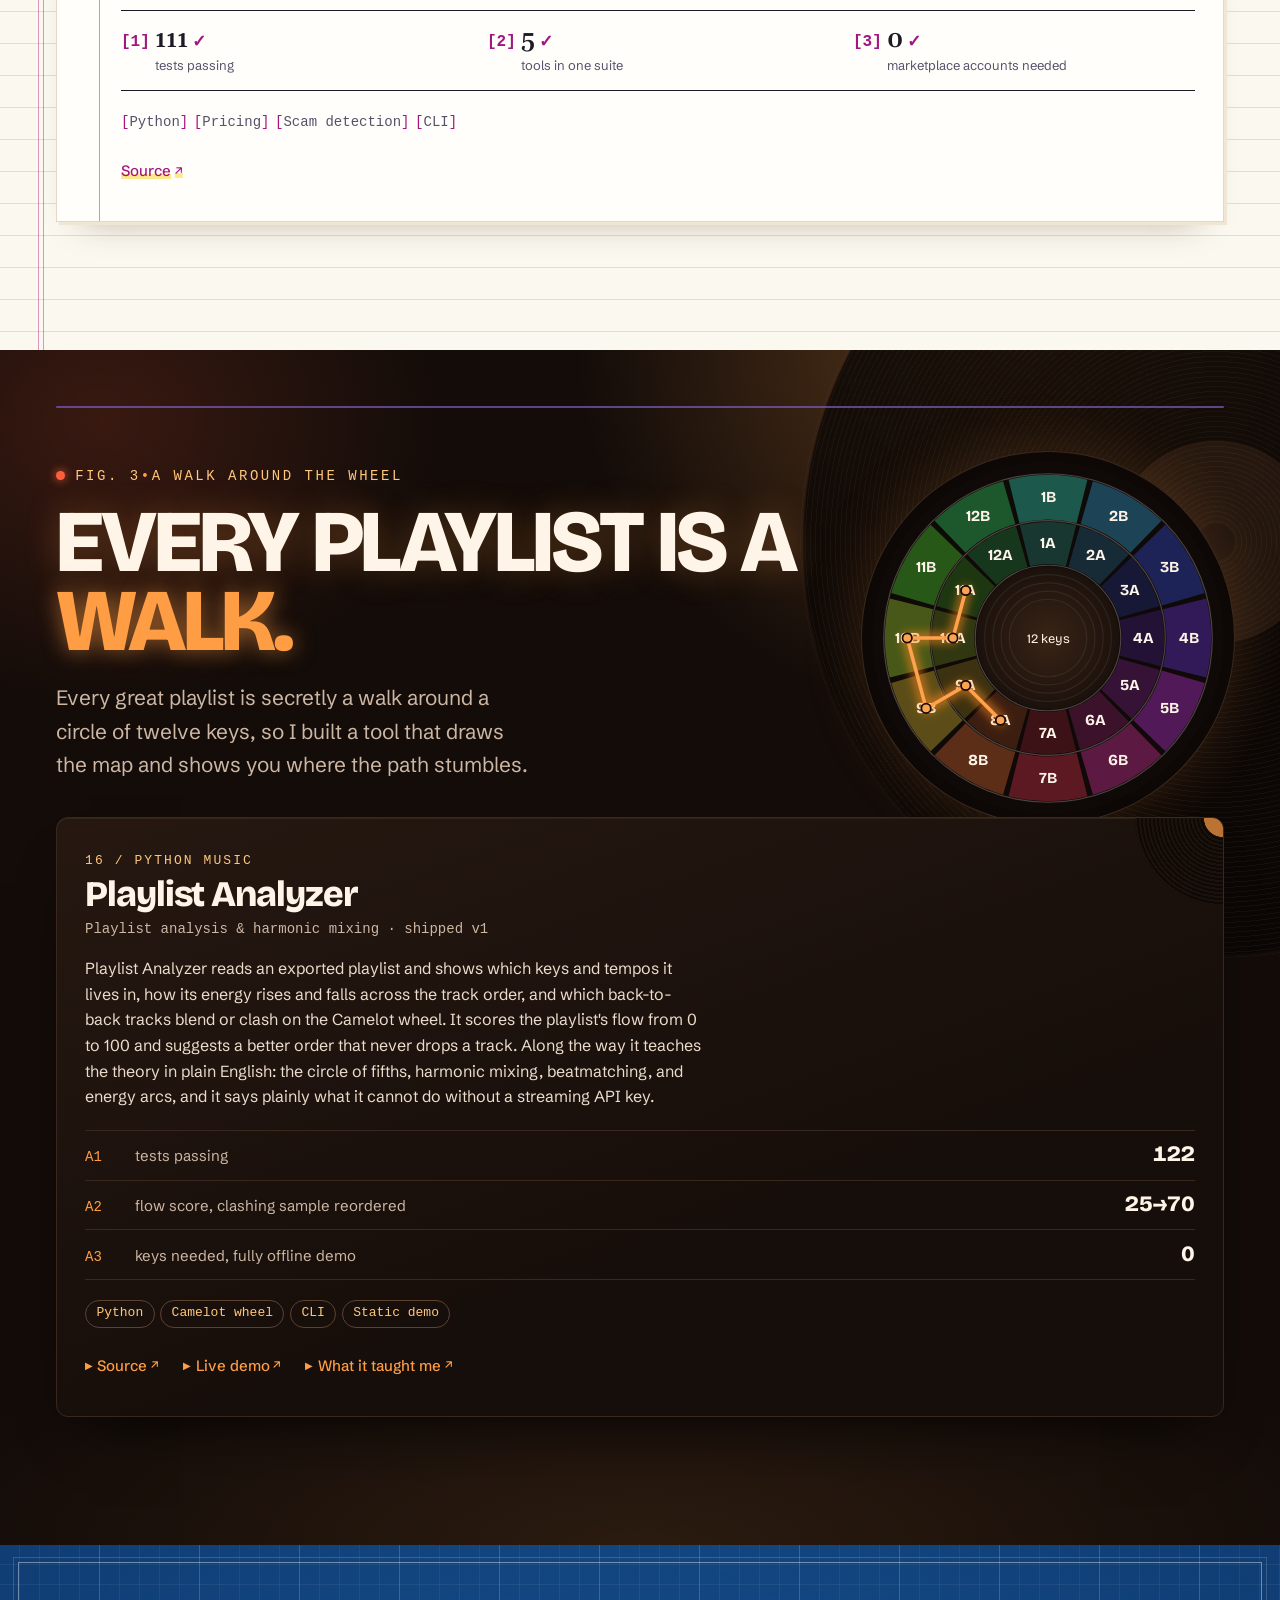
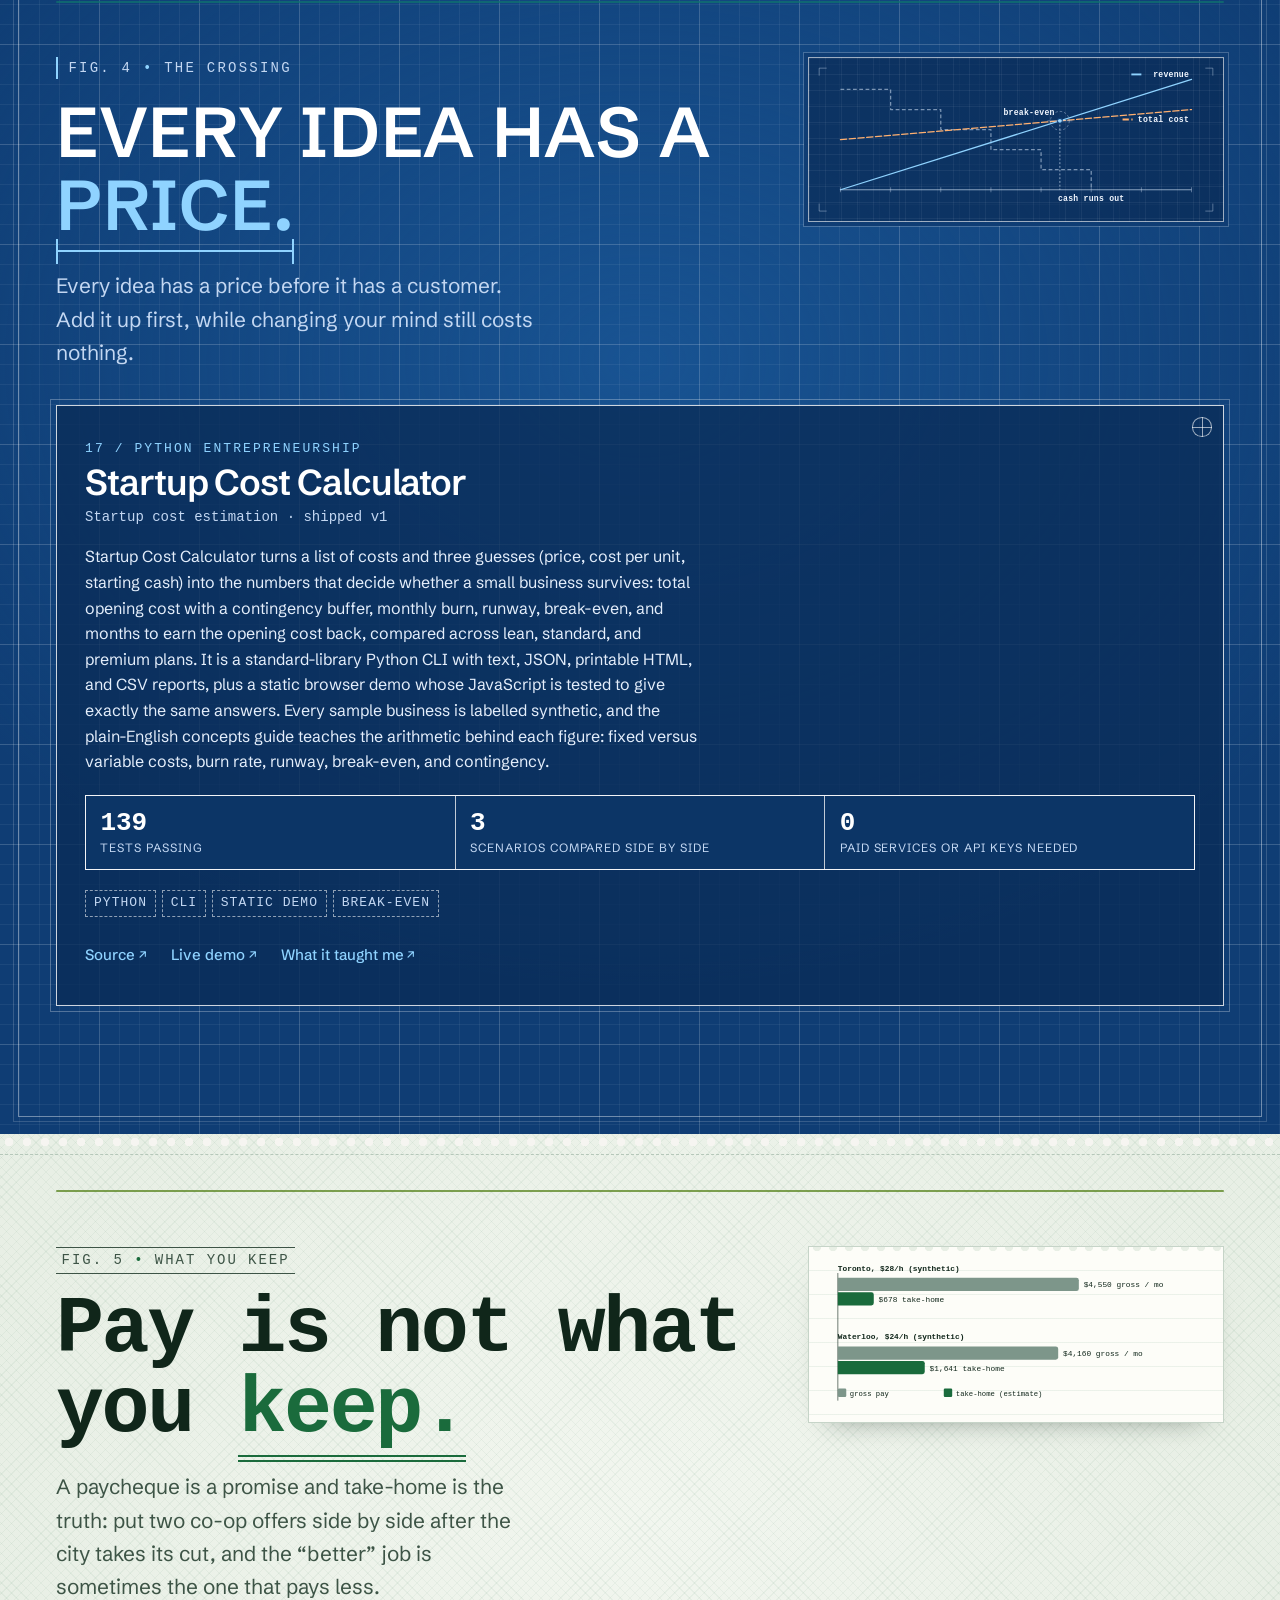
==== commit 0e191fd8: "Model Scout: use the pick in code on the site, 266 tests Co-Authored-By: Claude Opus 5.5 <noreply@an" ====
--- a/index.html
+++ b/index.html
@@ -858,7 +858,7 @@
       <dl class="ledger">
         <div><dt>28</dt><dd>projects across security, AI/ML, data engineering, applied AI, music, entrepreneurship, money tools, engineering, product, research, and focus</dd></div>
         <div><dt>13</dt><dd>live deployments you can open today</dd></div>
-        <div><dt>2416</dt><dd>passing tests across twenty-three of the repositories</dd></div>
+        <div><dt>2422</dt><dd>passing tests across twenty-three of the repositories</dd></div>
       </dl>
       <p class="ledger__note">Where something is simulated rather than captured live, the repository says so.</p>
     </div>
@@ -961,7 +961,7 @@
             <p class="fx-med">JavaScript, live OpenRouter data</p>
             <p class="fx-note">Describe a task and its limits, and it ranks LLMs with a reason and a monthly cost for each, how sure it is of the pick, and what would change it.</p>
             <dl class="fx-figs">
-              <div><dt>260</dt><dd>tests passing</dd></div>
+              <div><dt>266</dt><dd>tests passing</dd></div>
               <div><dt>36</dt><dd>reviewed models, each sourced and dated</dd></div>
             </dl>
             <ul class="fx-go">
@@ -1276,10 +1276,10 @@
           <h3><a href="https://github.com/battlettt/model-scout">Model Scout</a></h3>
           <p class="meta">Model research &amp; recommendation &middot; shipped v2</p>
           <p class="desc">
-            Model Scout researches LLMs and recommends one for your task. Describe the task and its limits, or start from one of seven presets, and it returns a ranked, explained shortlist with a monthly cost that counts prompt caching, batch prices and an optional spend limit. Tool calling, JSON output, reasoning mode, zero data retention and a backup host are hard requirements, read from OpenRouter's own lists. Each pick comes with a 300-rerun confidence check, the exact weight shifts that would change it, what-if levers, the price of splitting traffic with a cheaper model, and a market watch for new models, price moves and retirements. A downloadable test kit runs your own examples through the shortlist. Every spec carries its source and date or is flagged unverified, and quality and speed ratings are marked as editorial.
+            Model Scout researches LLMs and recommends one for your task. Describe the task and its limits, or start from a preset, and it returns a ranked, explained shortlist with a monthly cost that counts prompt caching, batch prices and an optional spend limit. Tool calling, JSON output, reasoning mode, zero data retention and a backup host are hard requirements, read from OpenRouter's own lists. Each pick comes with a 300-rerun confidence check, the exact weight shifts that would change it, what-if levers, the cost of splitting traffic with a cheaper model, and a market watch for new models, price moves and retirements. A test kit runs your own examples through the shortlist, and a ready request with fallbacks puts the pick in your code. Every spec carries its source and date or is flagged unverified, and quality and speed ratings are marked as editorial.
           </p>
           <ul class="ai-stats">
-            <li><b>260</b><span>tests passing</span></li>
+            <li><b>266</b><span>tests passing</span></li>
             <li><b>36</b><span>models in catalog</span></li>
             <li><b>300</b><span>reruns behind each pick</span></li>
           </ul>
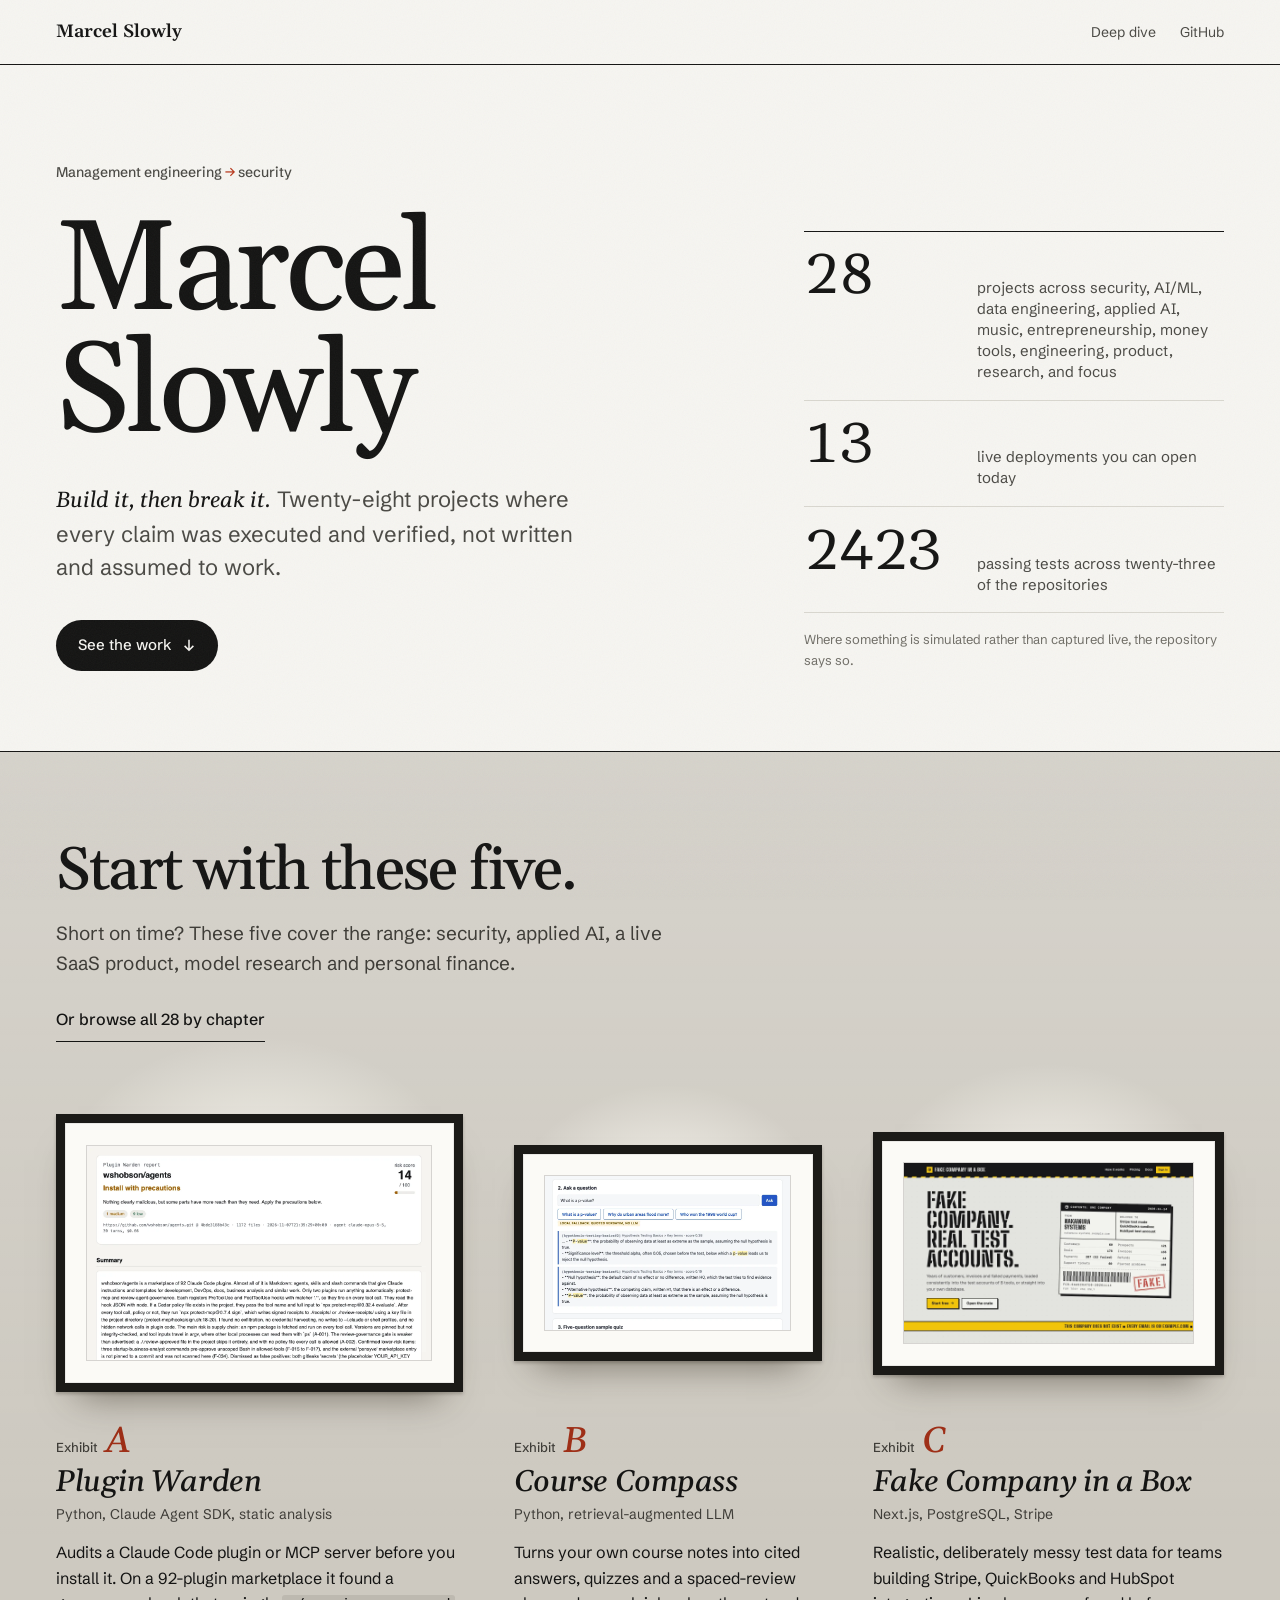
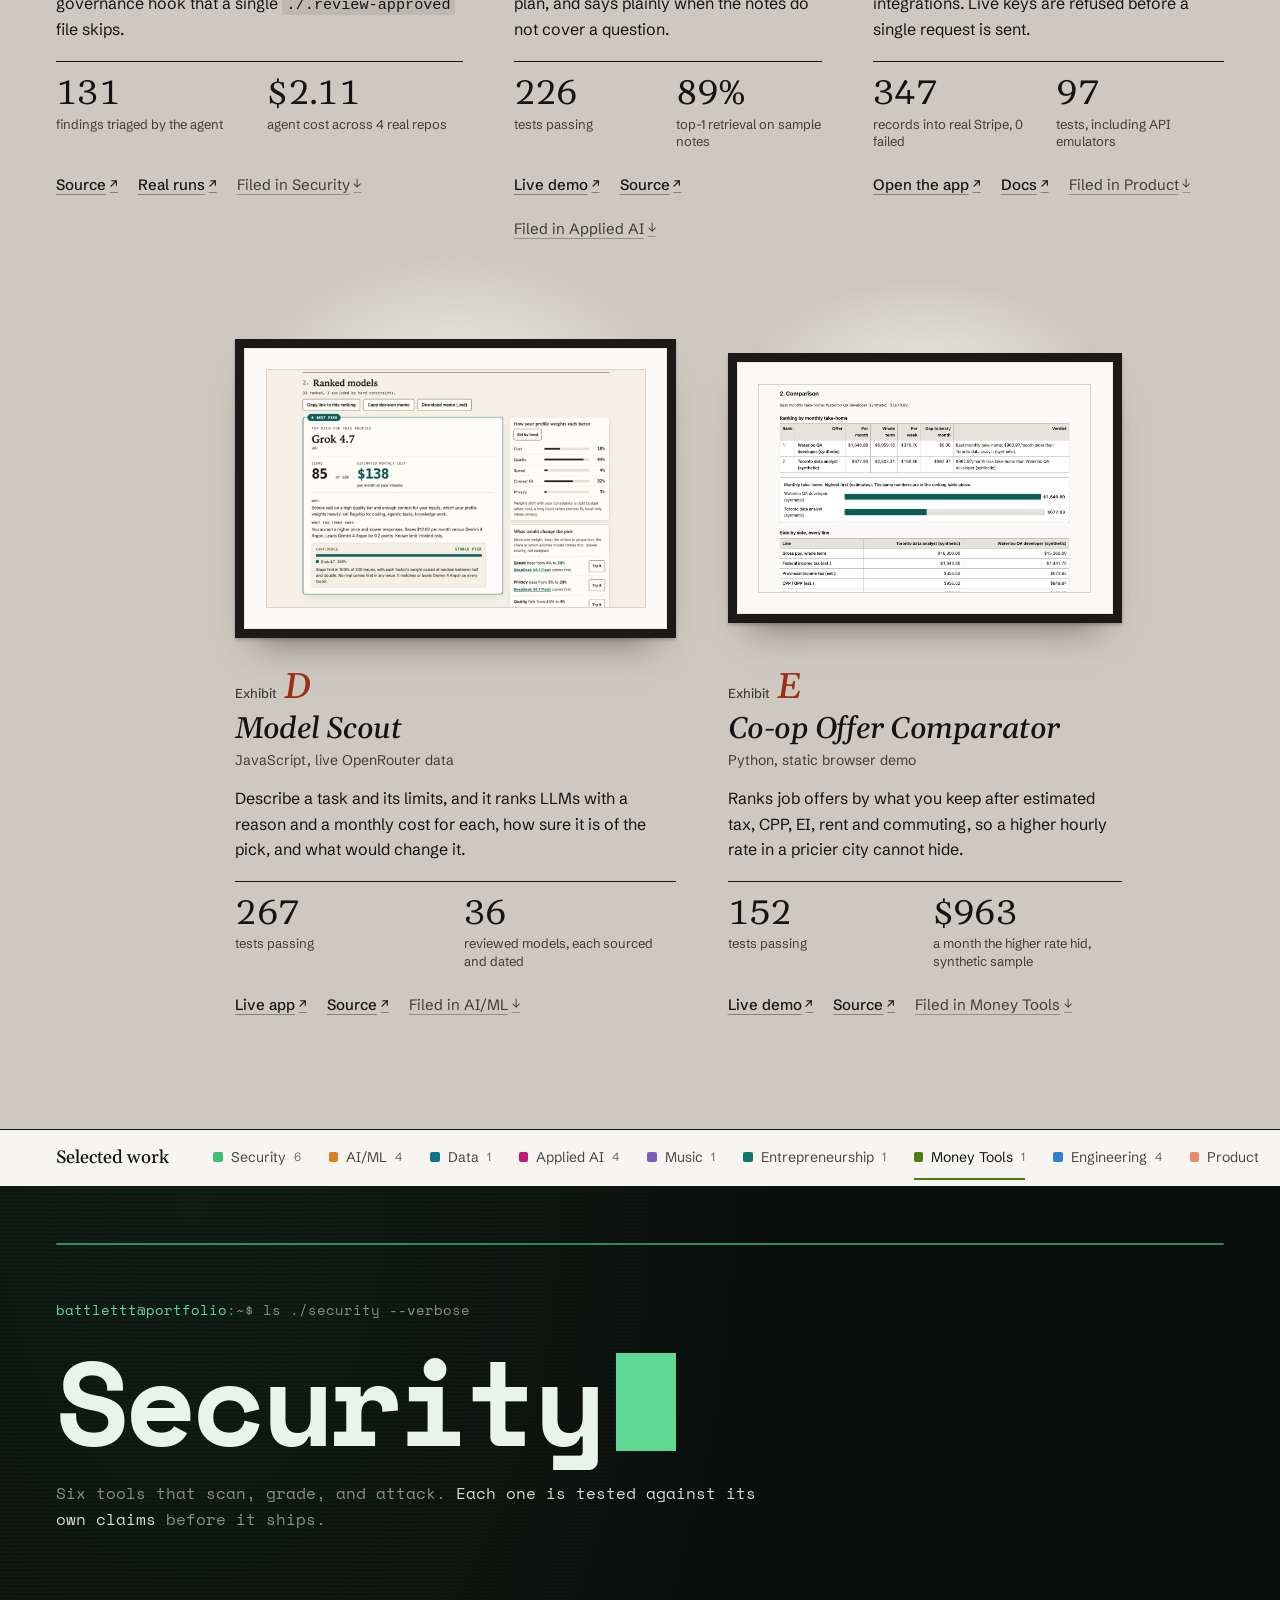
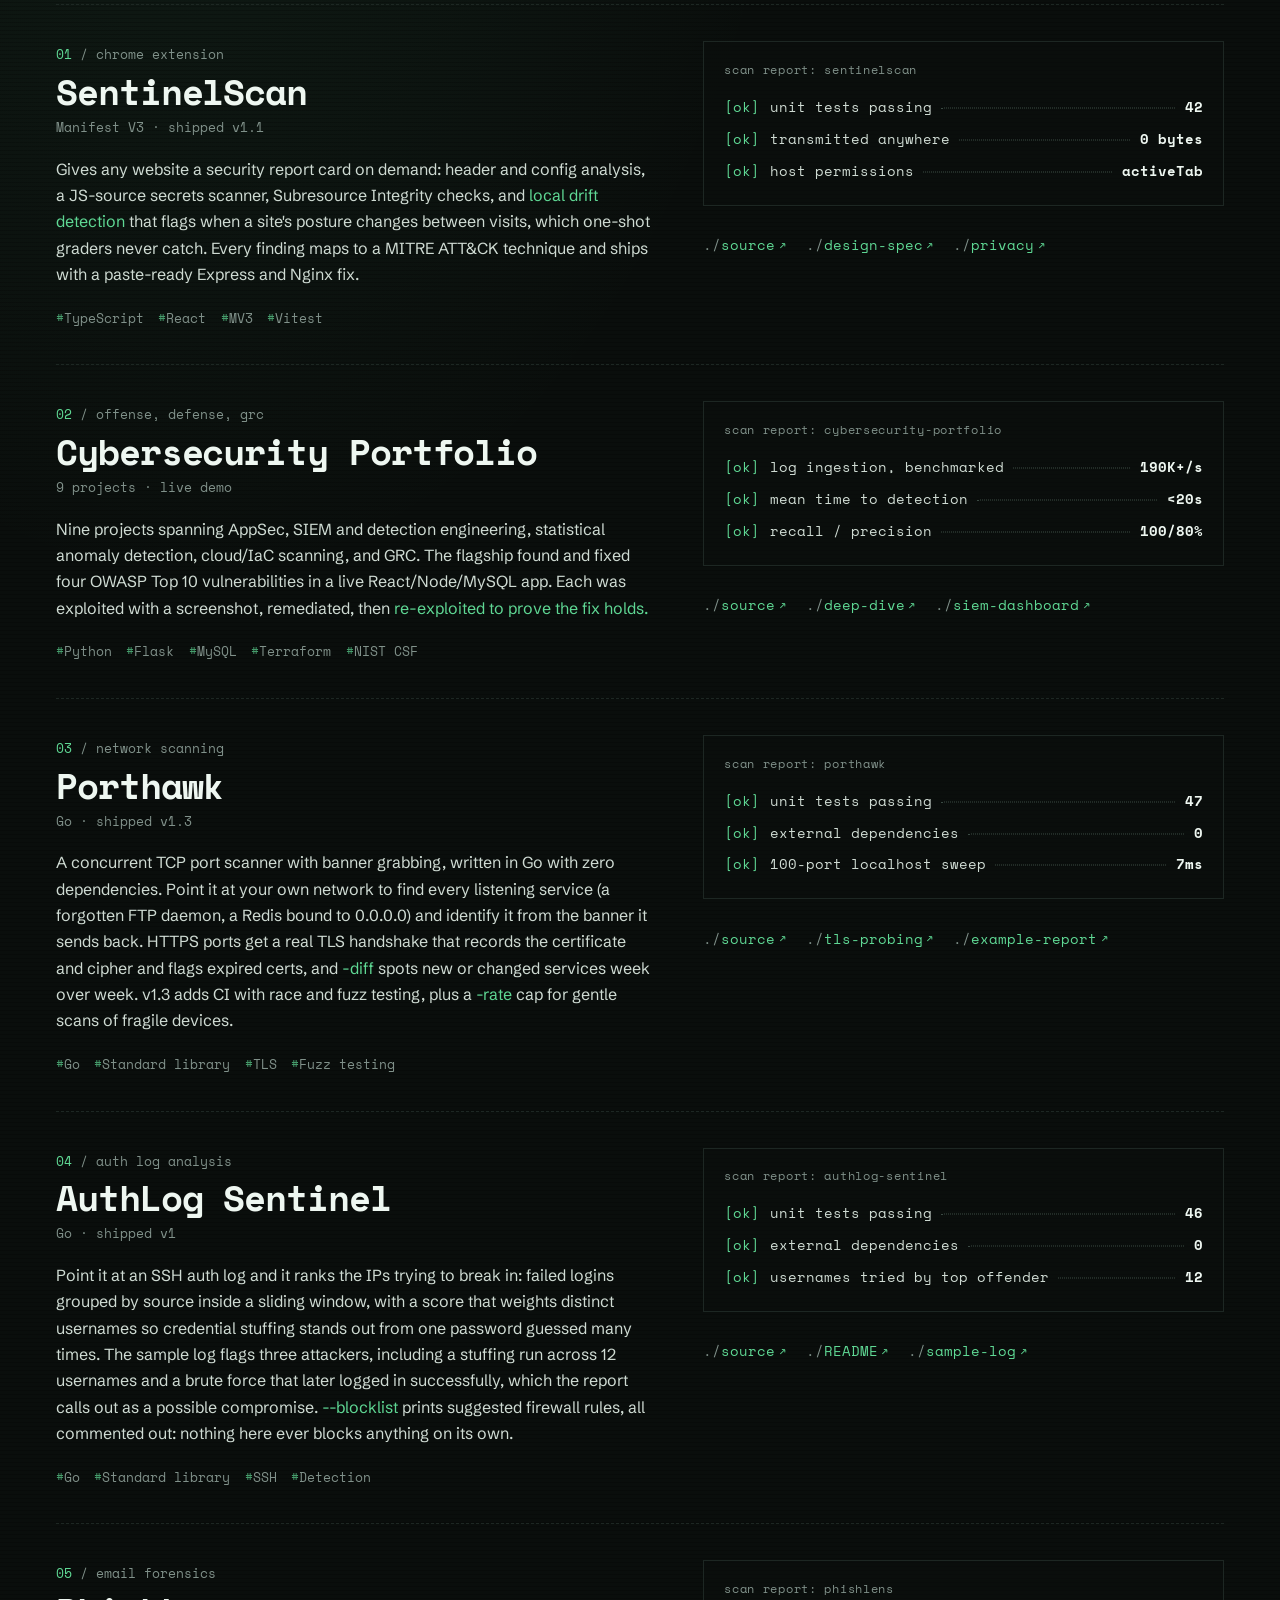
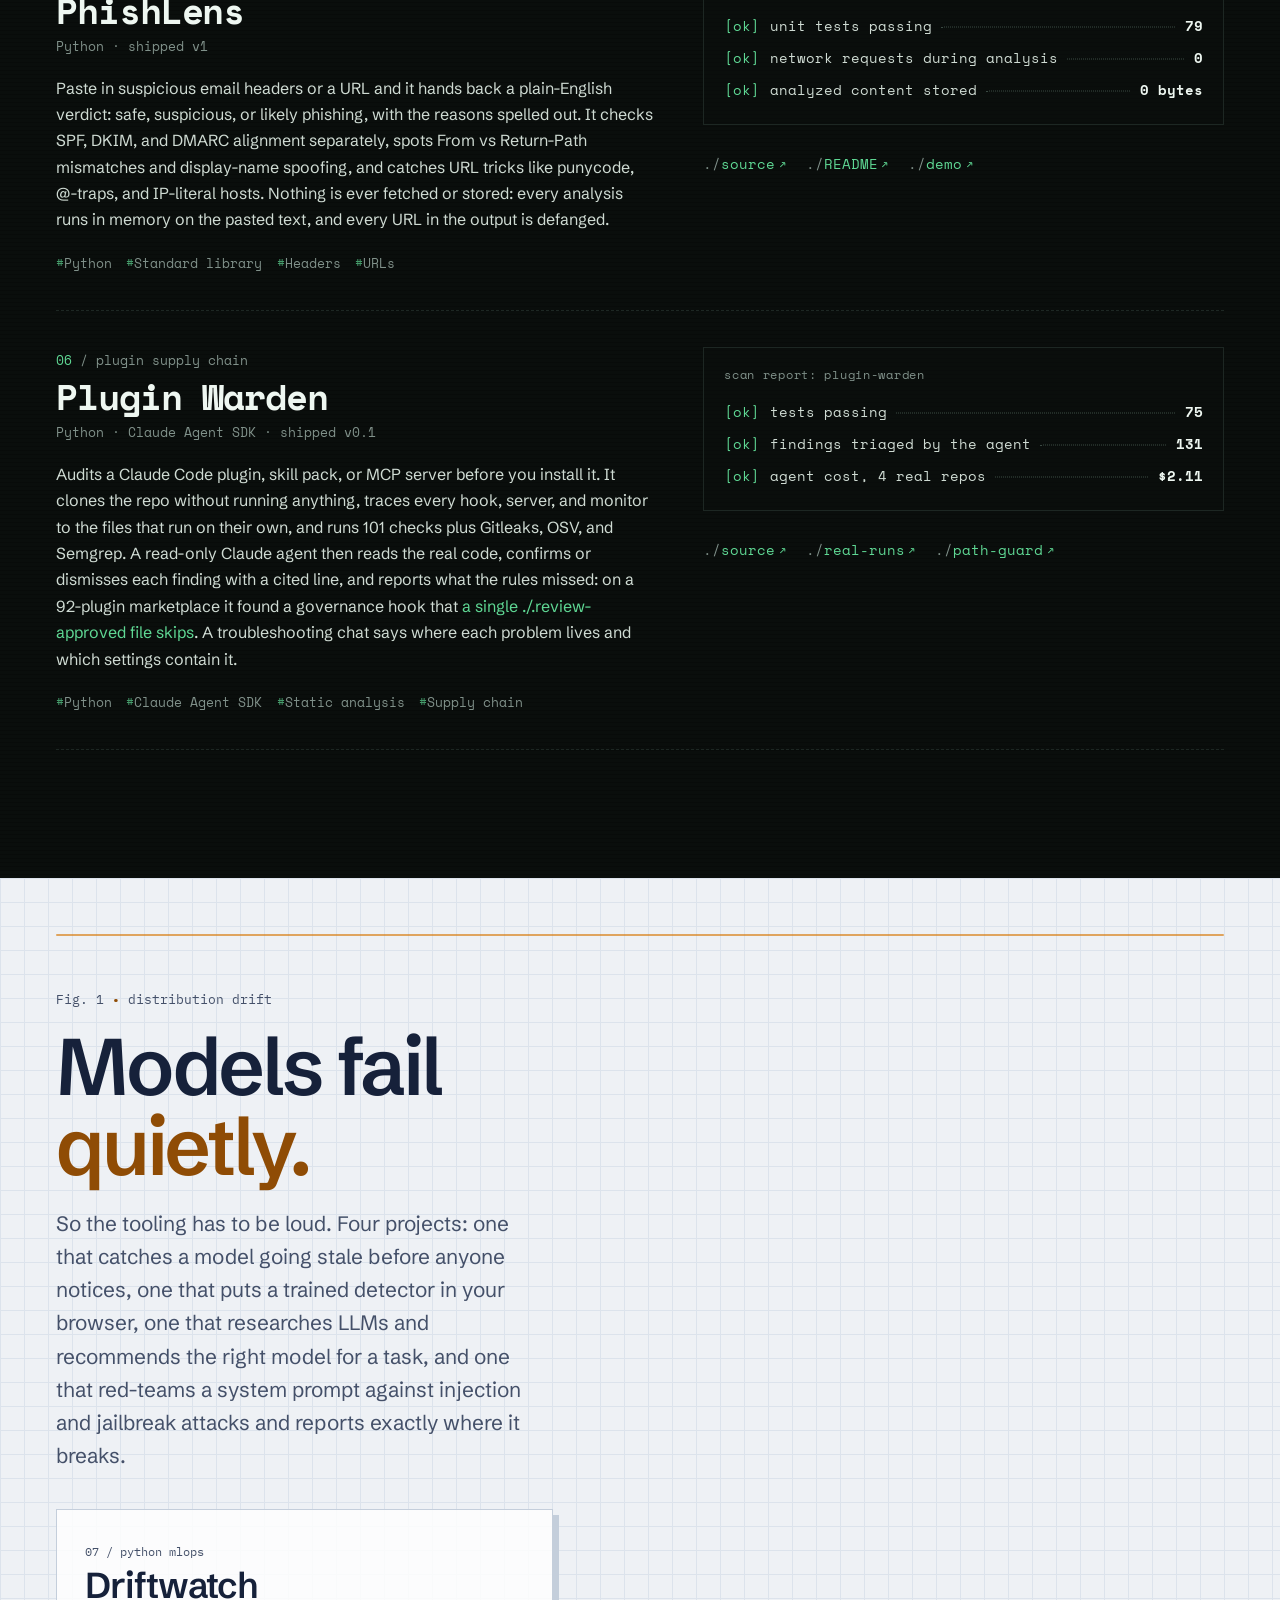
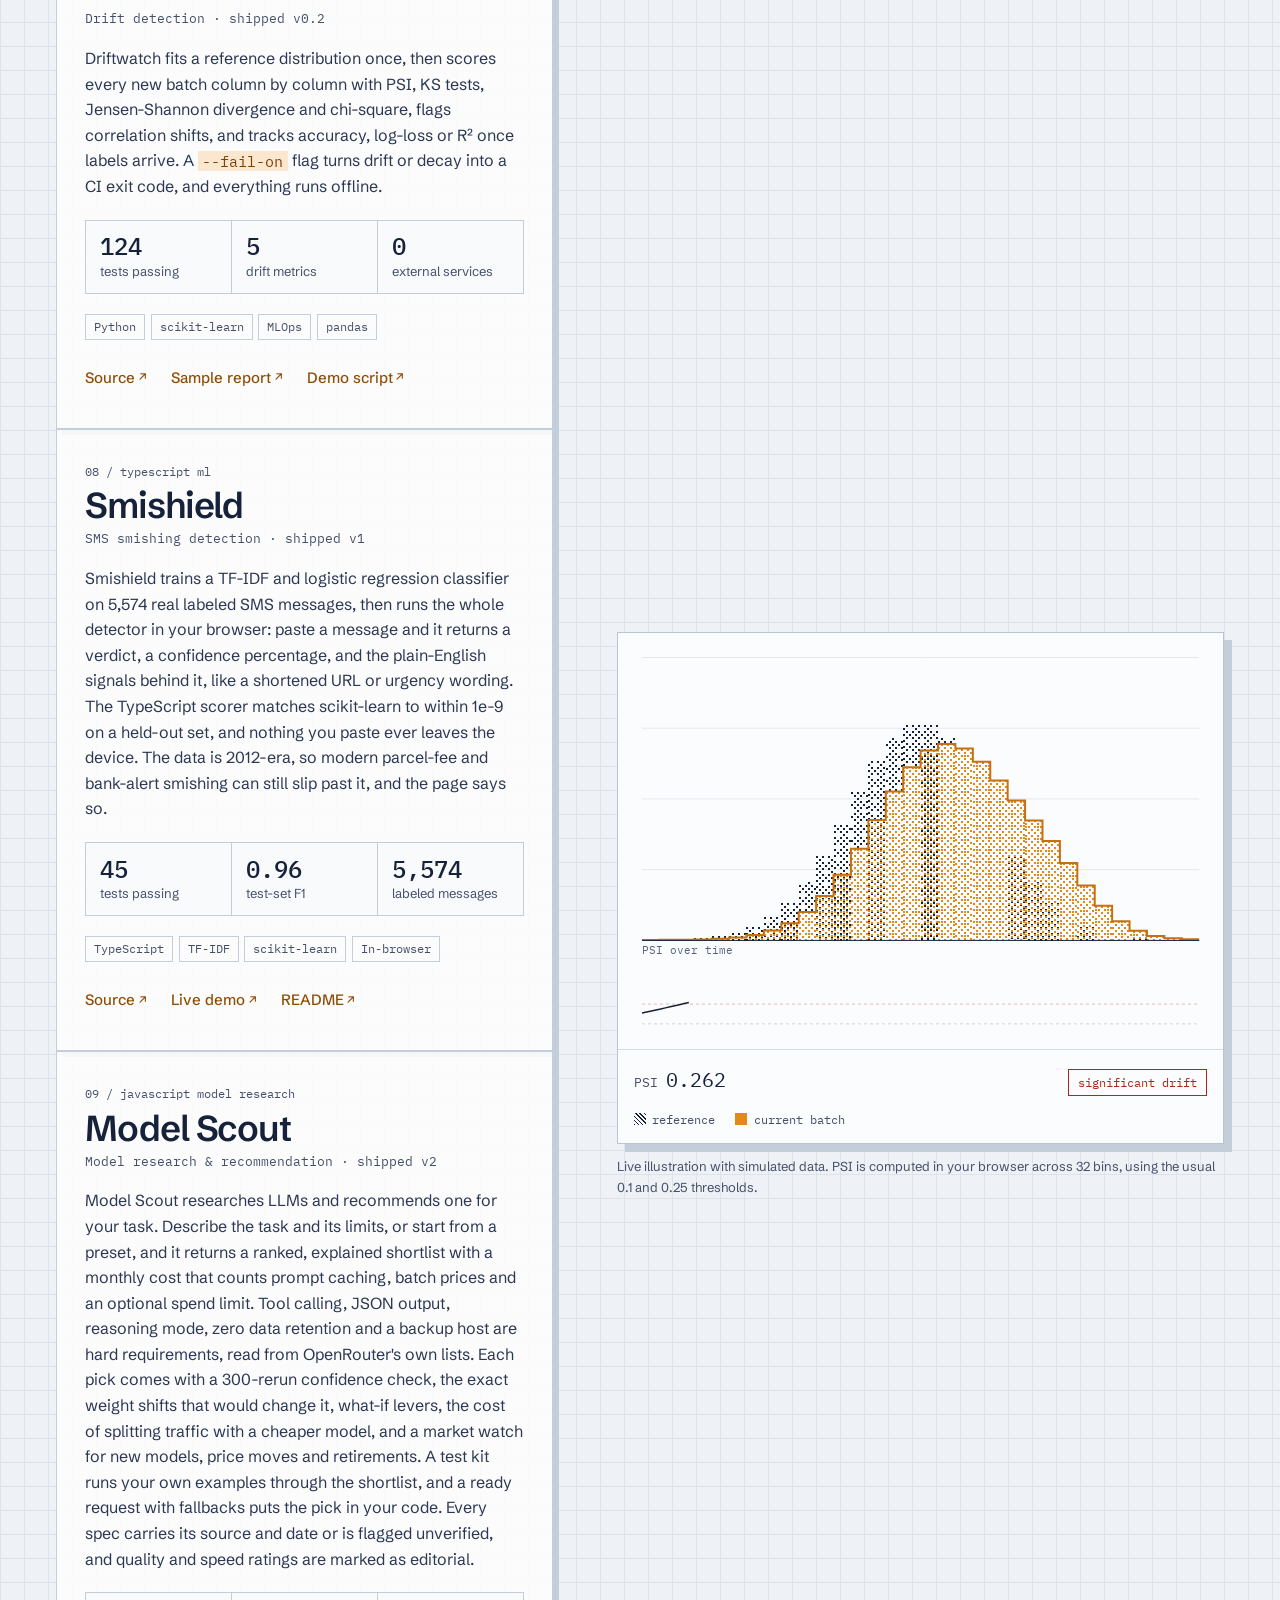
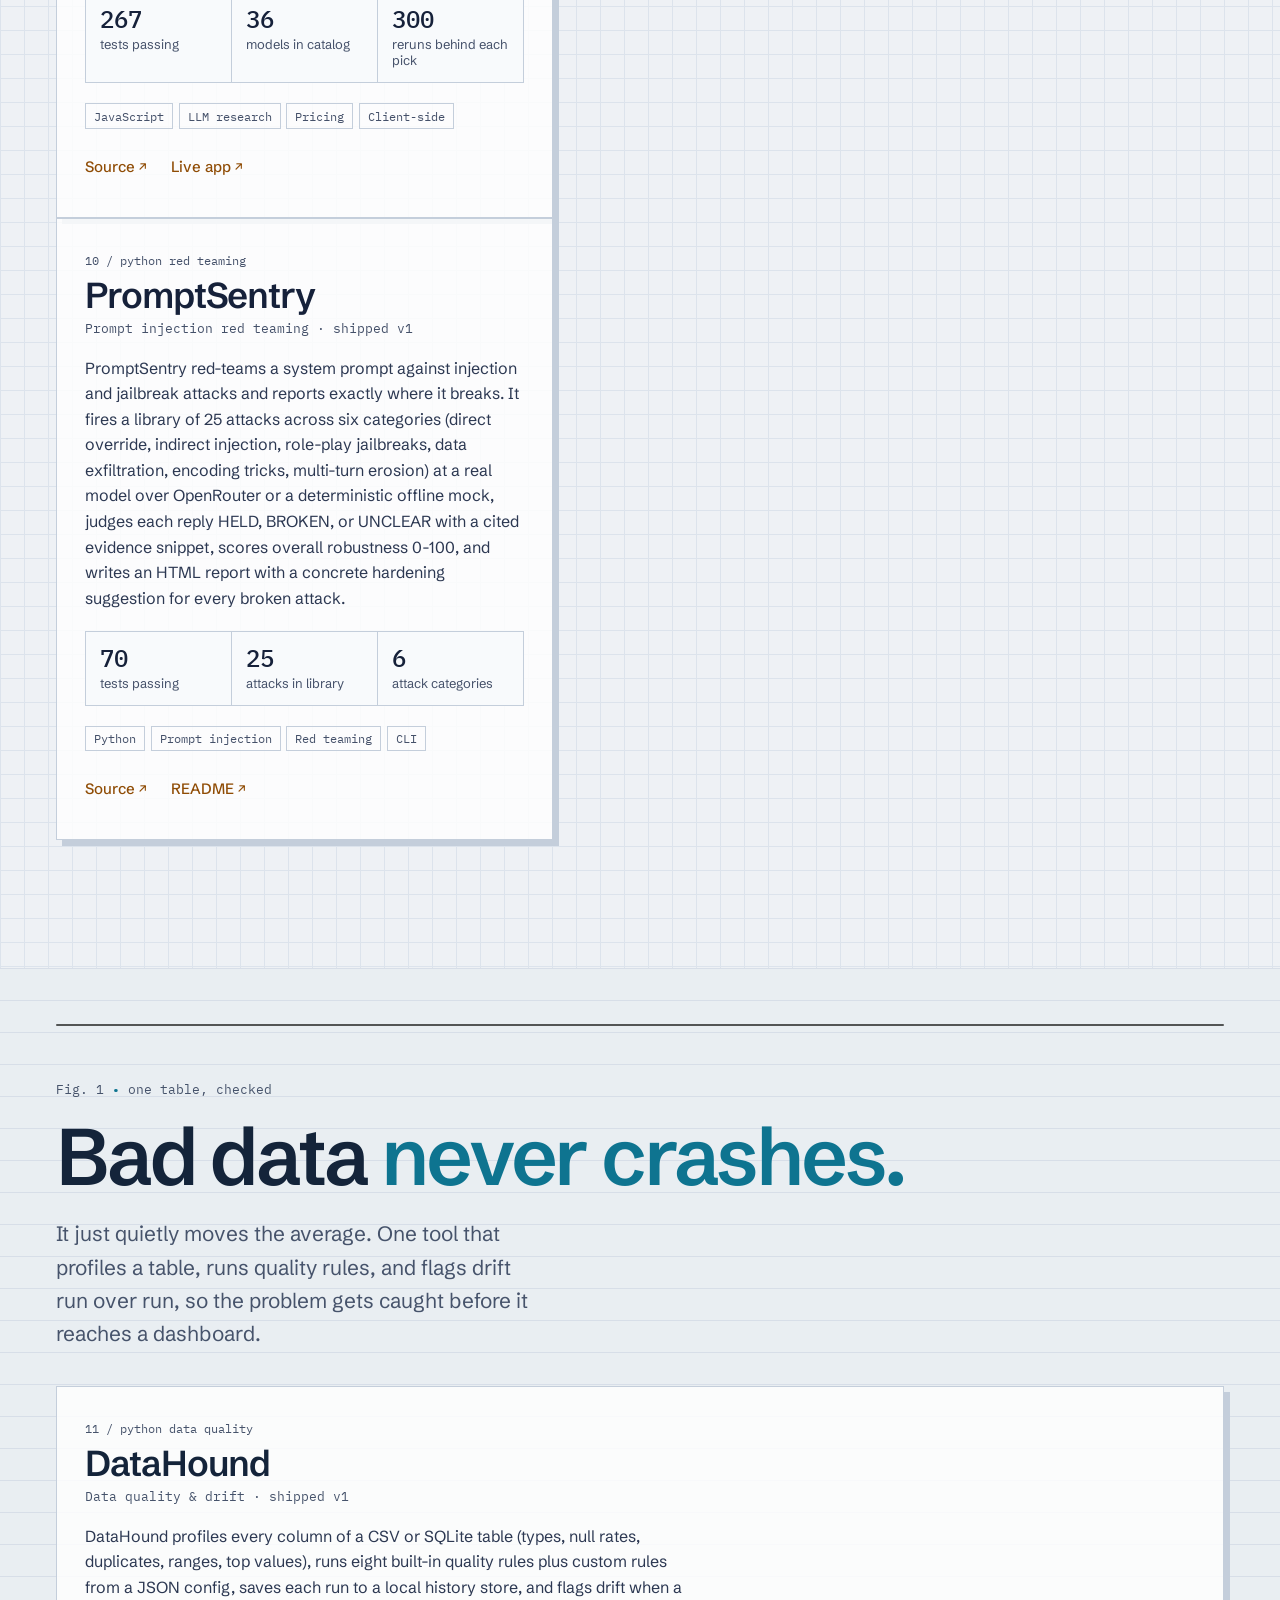
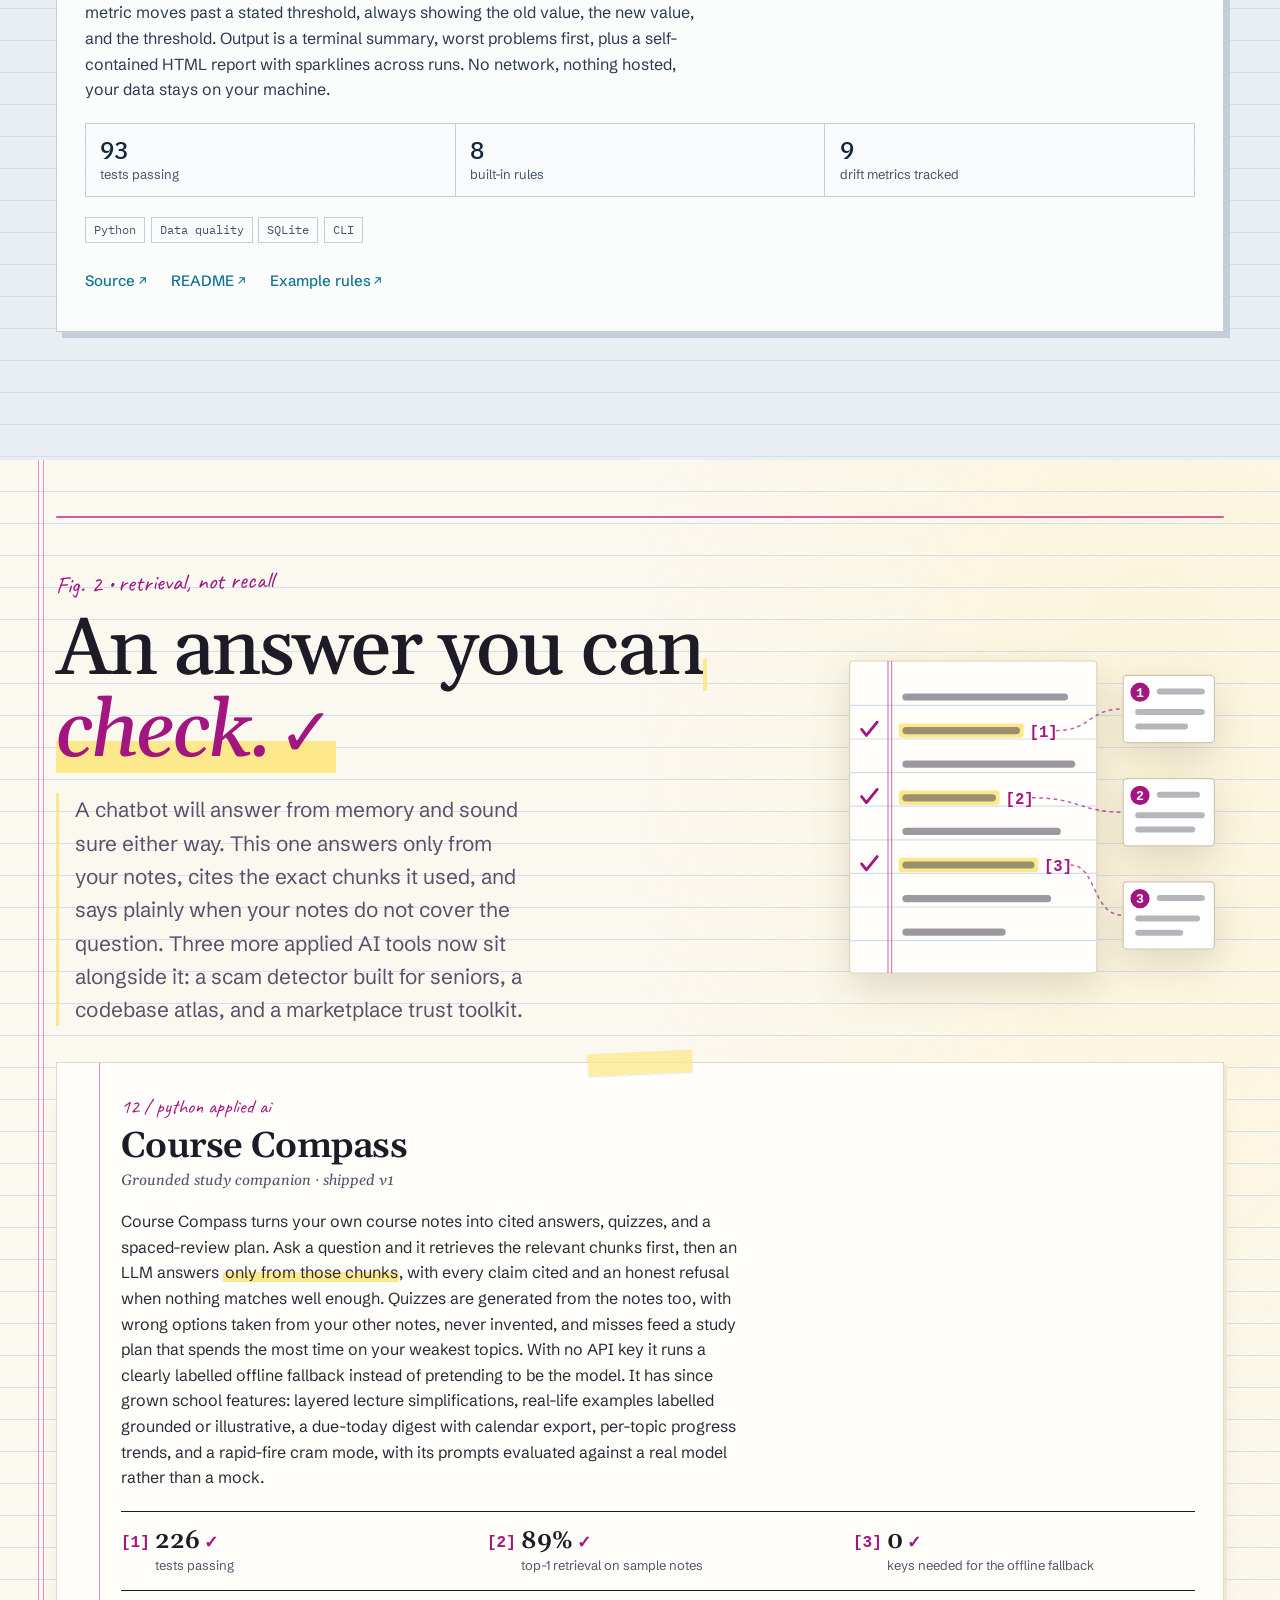
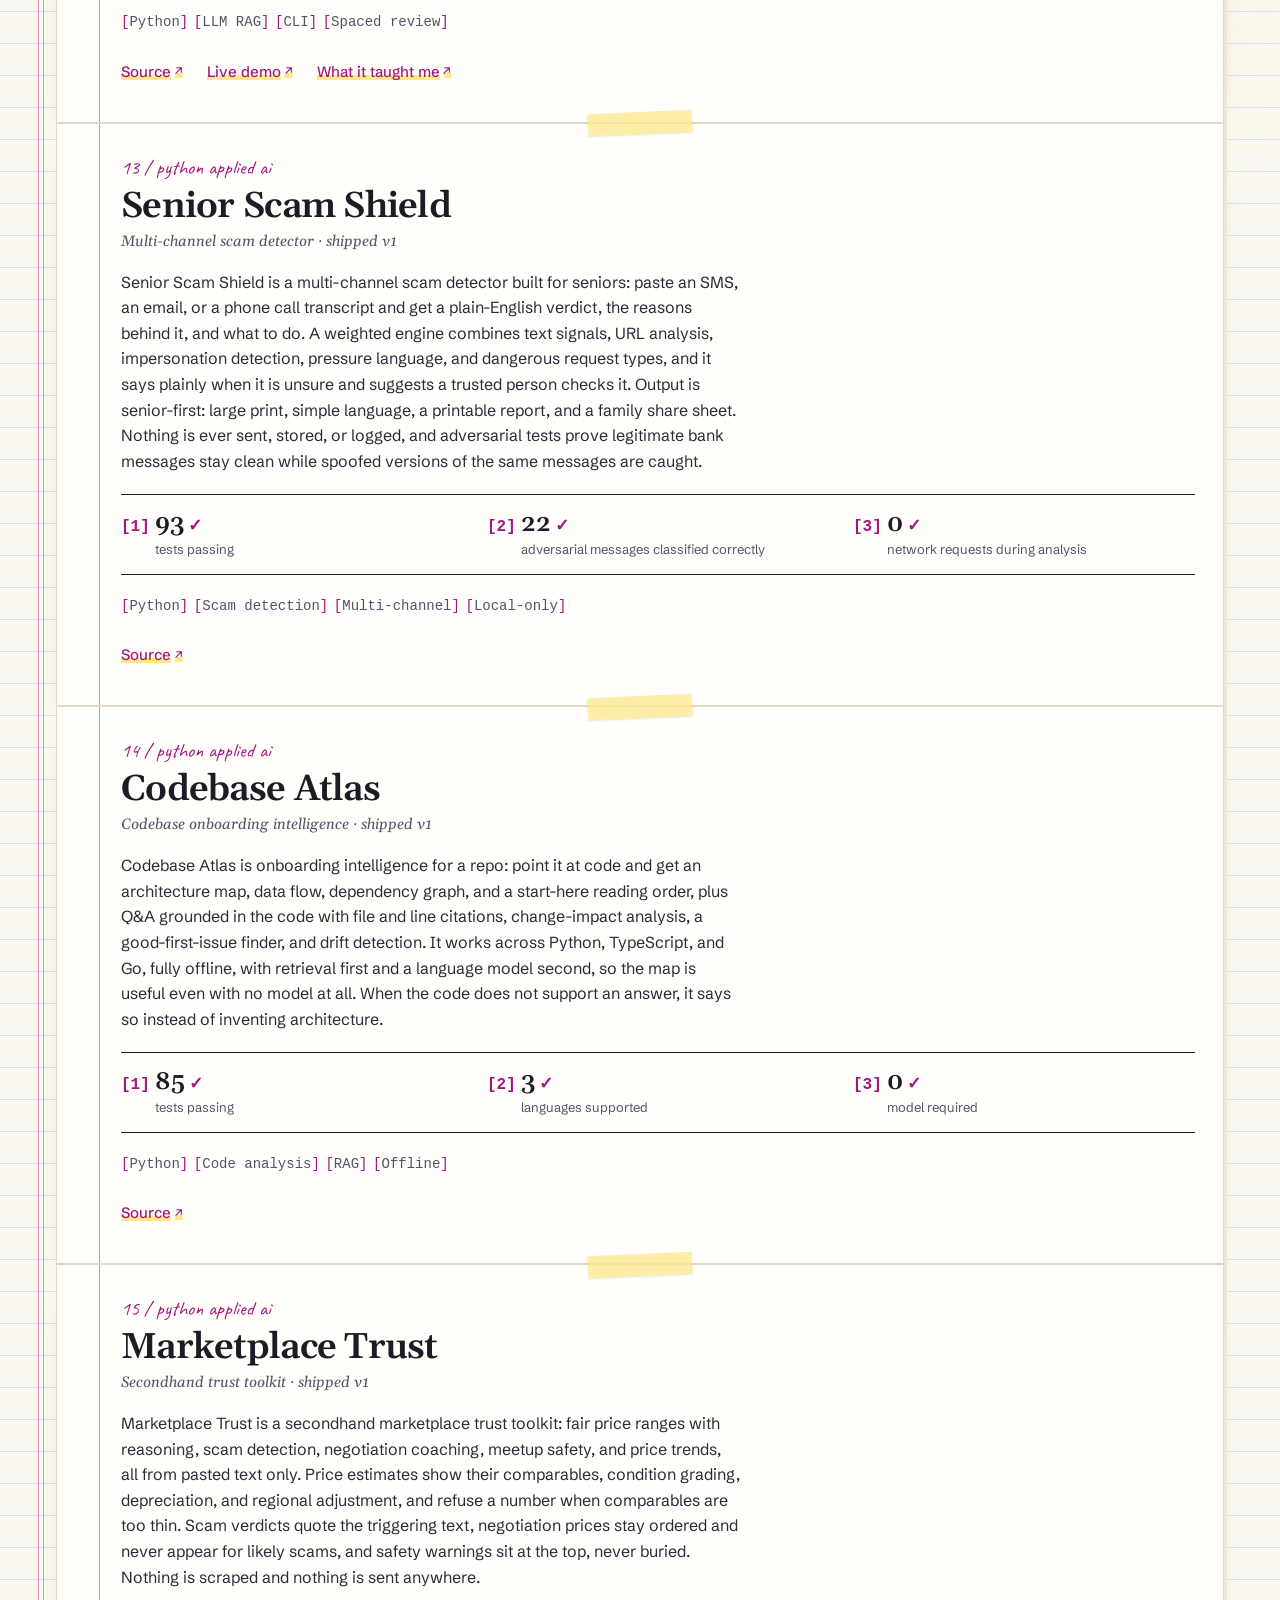
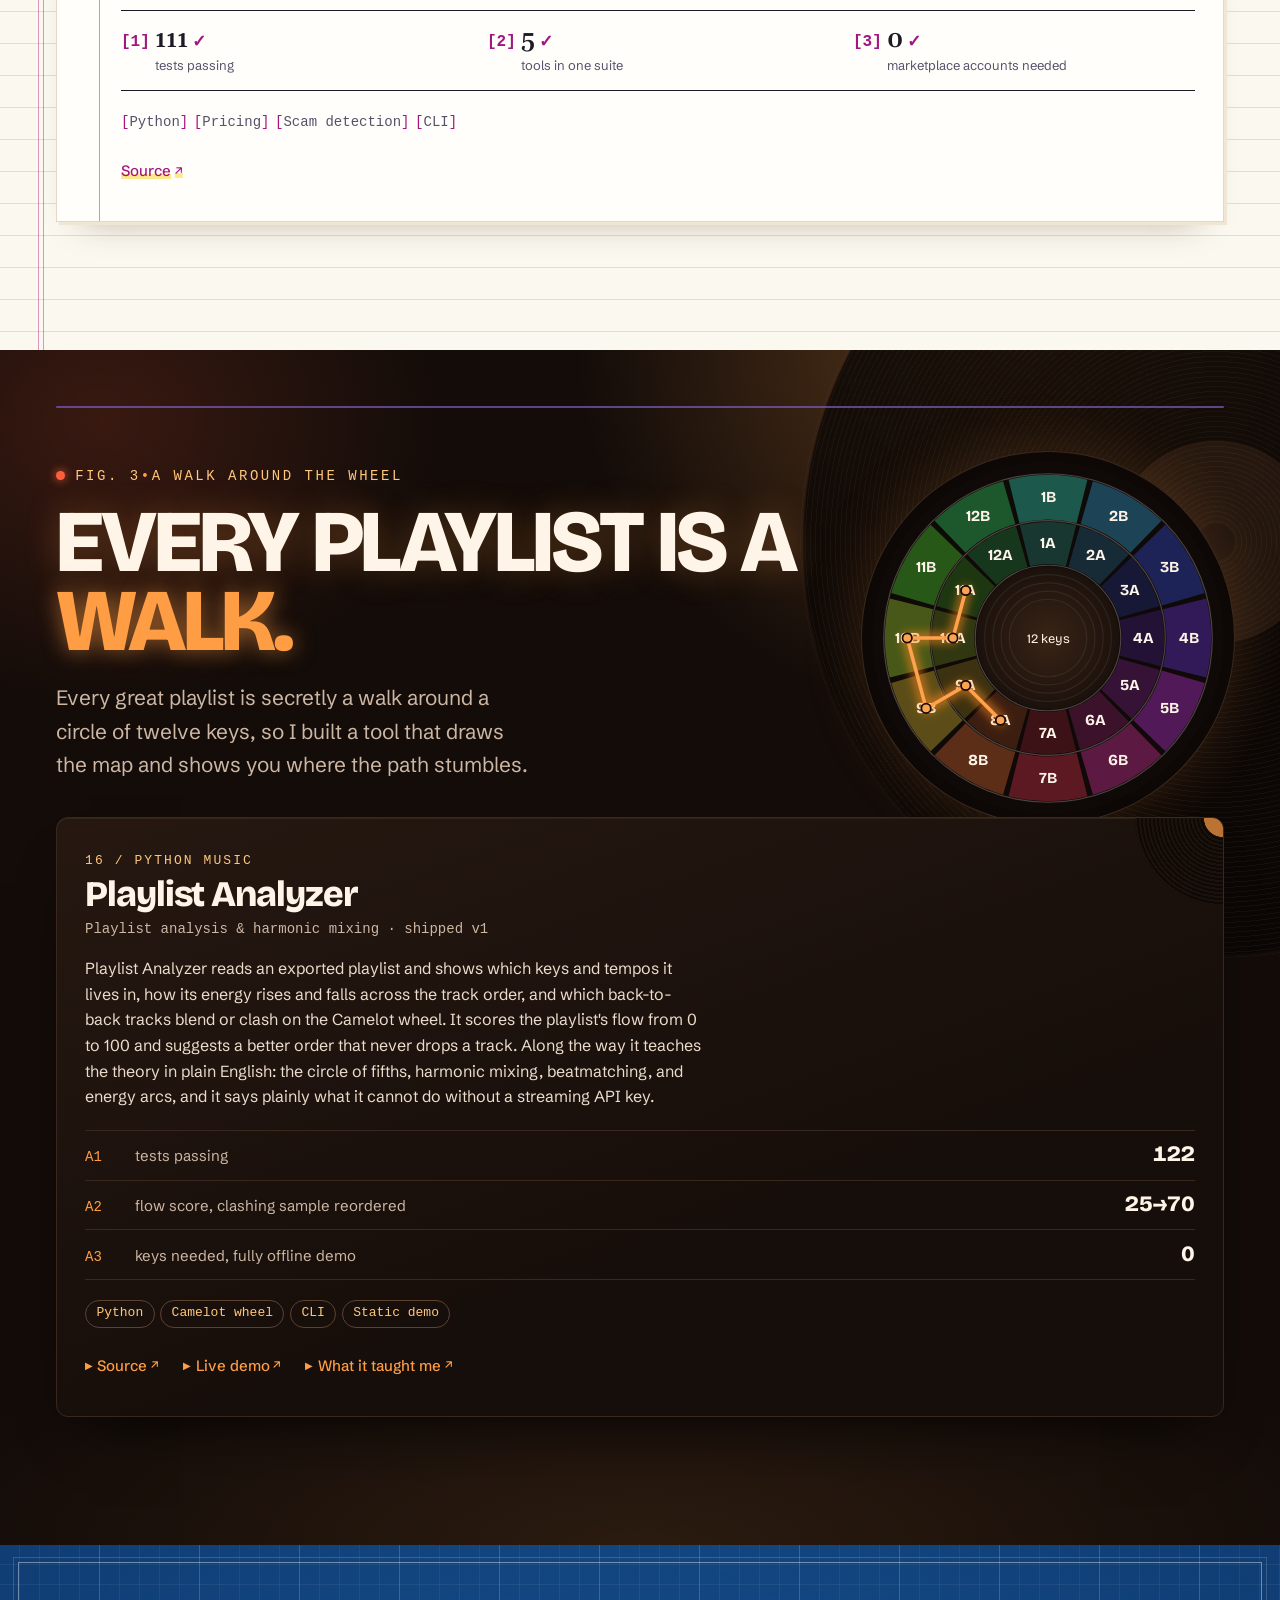
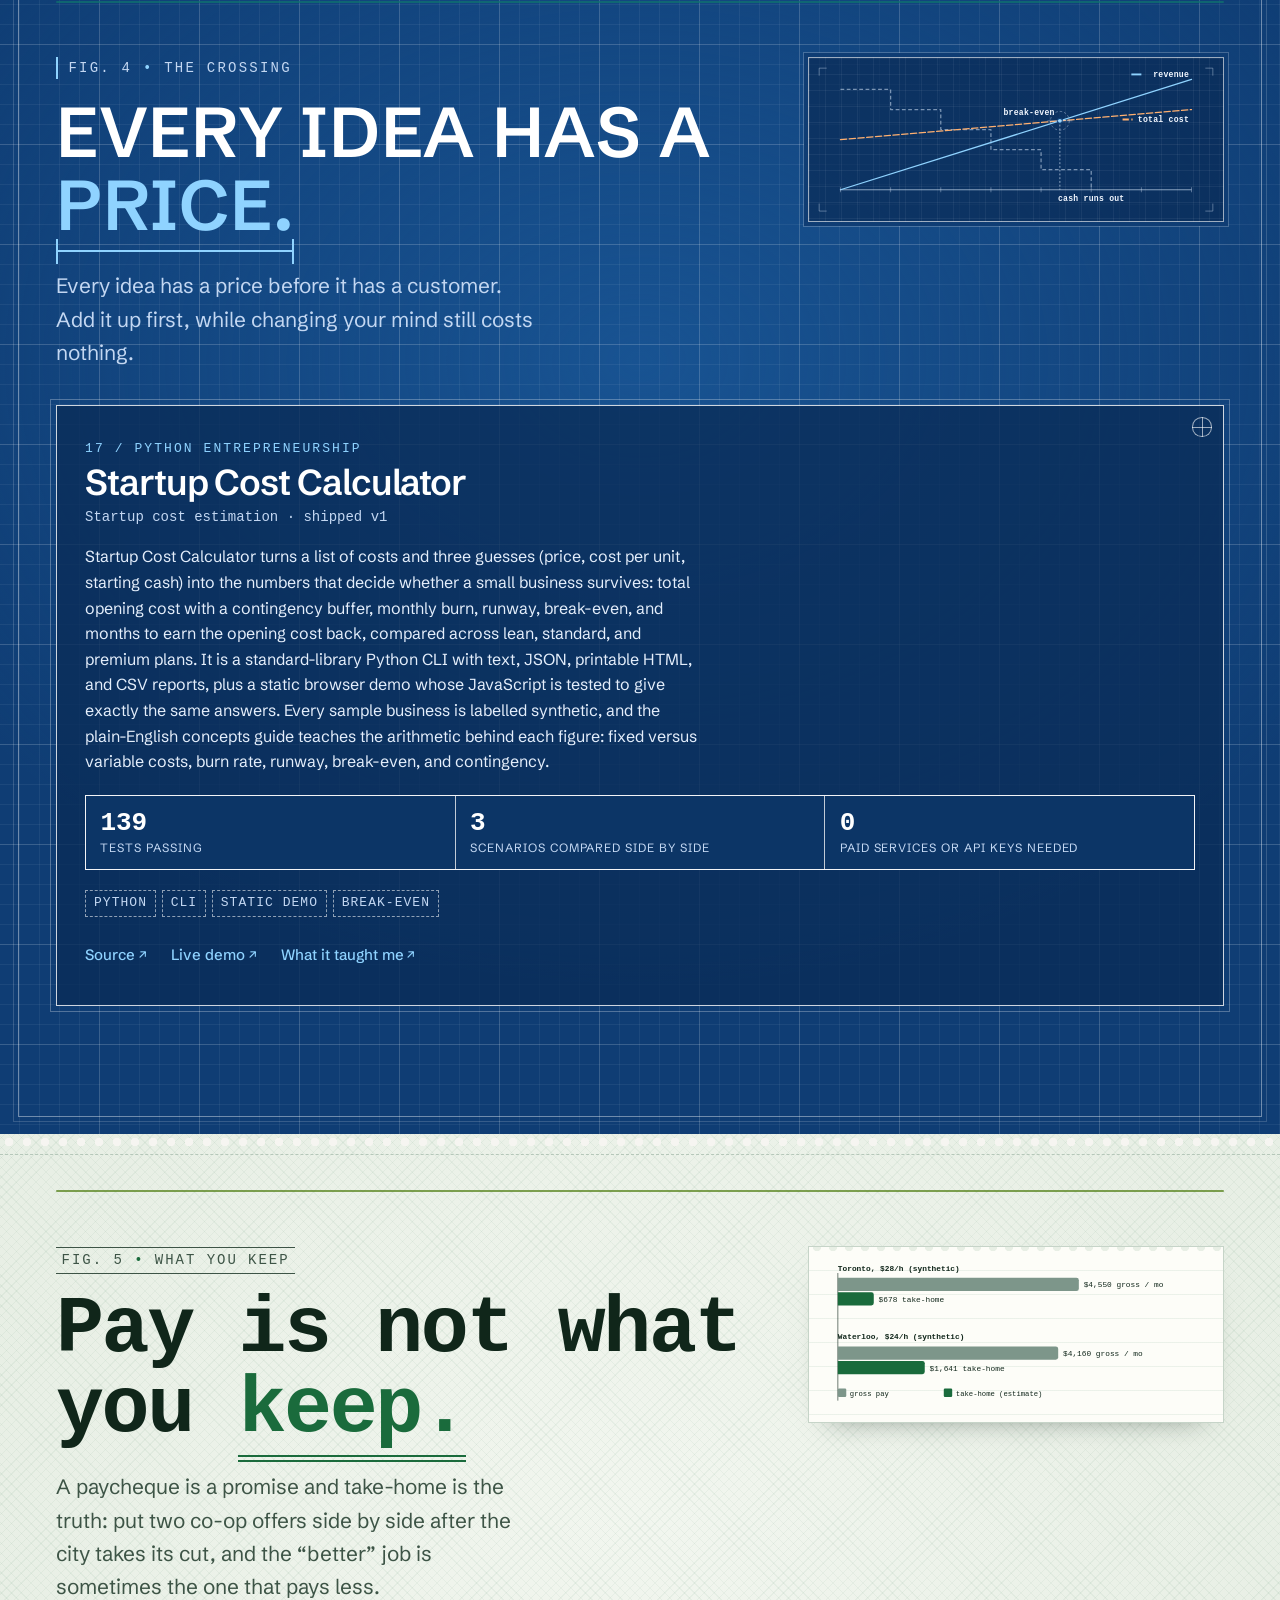
==== commit 1fe5dd6c: "Model Scout: versioned asset URLs, 267 tests Co-Authored-By: Claude Opus 5.5 <noreply@anthropic.com>" ====
--- a/index.html
+++ b/index.html
@@ -858,7 +858,7 @@
       <dl class="ledger">
         <div><dt>28</dt><dd>projects across security, AI/ML, data engineering, applied AI, music, entrepreneurship, money tools, engineering, product, research, and focus</dd></div>
         <div><dt>13</dt><dd>live deployments you can open today</dd></div>
-        <div><dt>2422</dt><dd>passing tests across twenty-three of the repositories</dd></div>
+        <div><dt>2423</dt><dd>passing tests across twenty-three of the repositories</dd></div>
       </dl>
       <p class="ledger__note">Where something is simulated rather than captured live, the repository says so.</p>
     </div>
@@ -961,7 +961,7 @@
             <p class="fx-med">JavaScript, live OpenRouter data</p>
             <p class="fx-note">Describe a task and its limits, and it ranks LLMs with a reason and a monthly cost for each, how sure it is of the pick, and what would change it.</p>
             <dl class="fx-figs">
-              <div><dt>266</dt><dd>tests passing</dd></div>
+              <div><dt>267</dt><dd>tests passing</dd></div>
               <div><dt>36</dt><dd>reviewed models, each sourced and dated</dd></div>
             </dl>
             <ul class="fx-go">
@@ -1279,7 +1279,7 @@
             Model Scout researches LLMs and recommends one for your task. Describe the task and its limits, or start from a preset, and it returns a ranked, explained shortlist with a monthly cost that counts prompt caching, batch prices and an optional spend limit. Tool calling, JSON output, reasoning mode, zero data retention and a backup host are hard requirements, read from OpenRouter's own lists. Each pick comes with a 300-rerun confidence check, the exact weight shifts that would change it, what-if levers, the cost of splitting traffic with a cheaper model, and a market watch for new models, price moves and retirements. A test kit runs your own examples through the shortlist, and a ready request with fallbacks puts the pick in your code. Every spec carries its source and date or is flagged unverified, and quality and speed ratings are marked as editorial.
           </p>
           <ul class="ai-stats">
-            <li><b>266</b><span>tests passing</span></li>
+            <li><b>267</b><span>tests passing</span></li>
             <li><b>36</b><span>models in catalog</span></li>
             <li><b>300</b><span>reruns behind each pick</span></li>
           </ul>
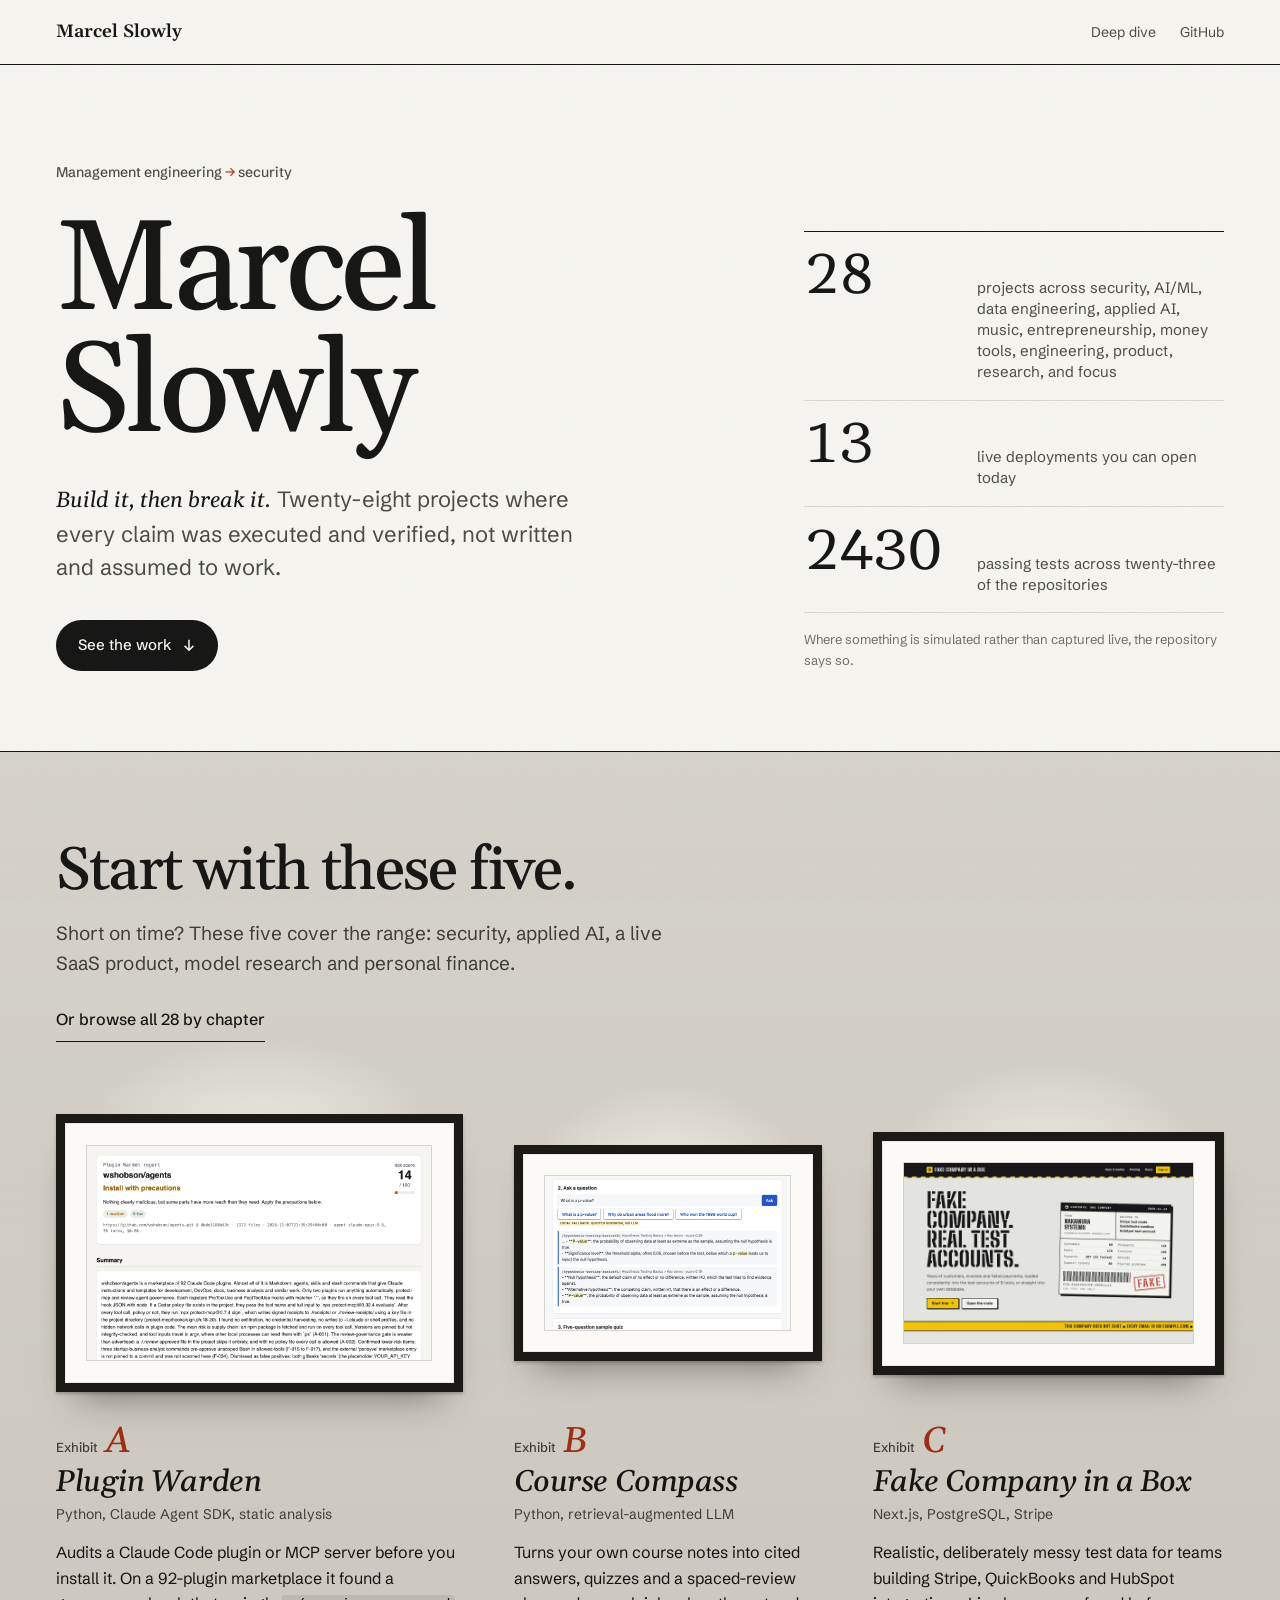
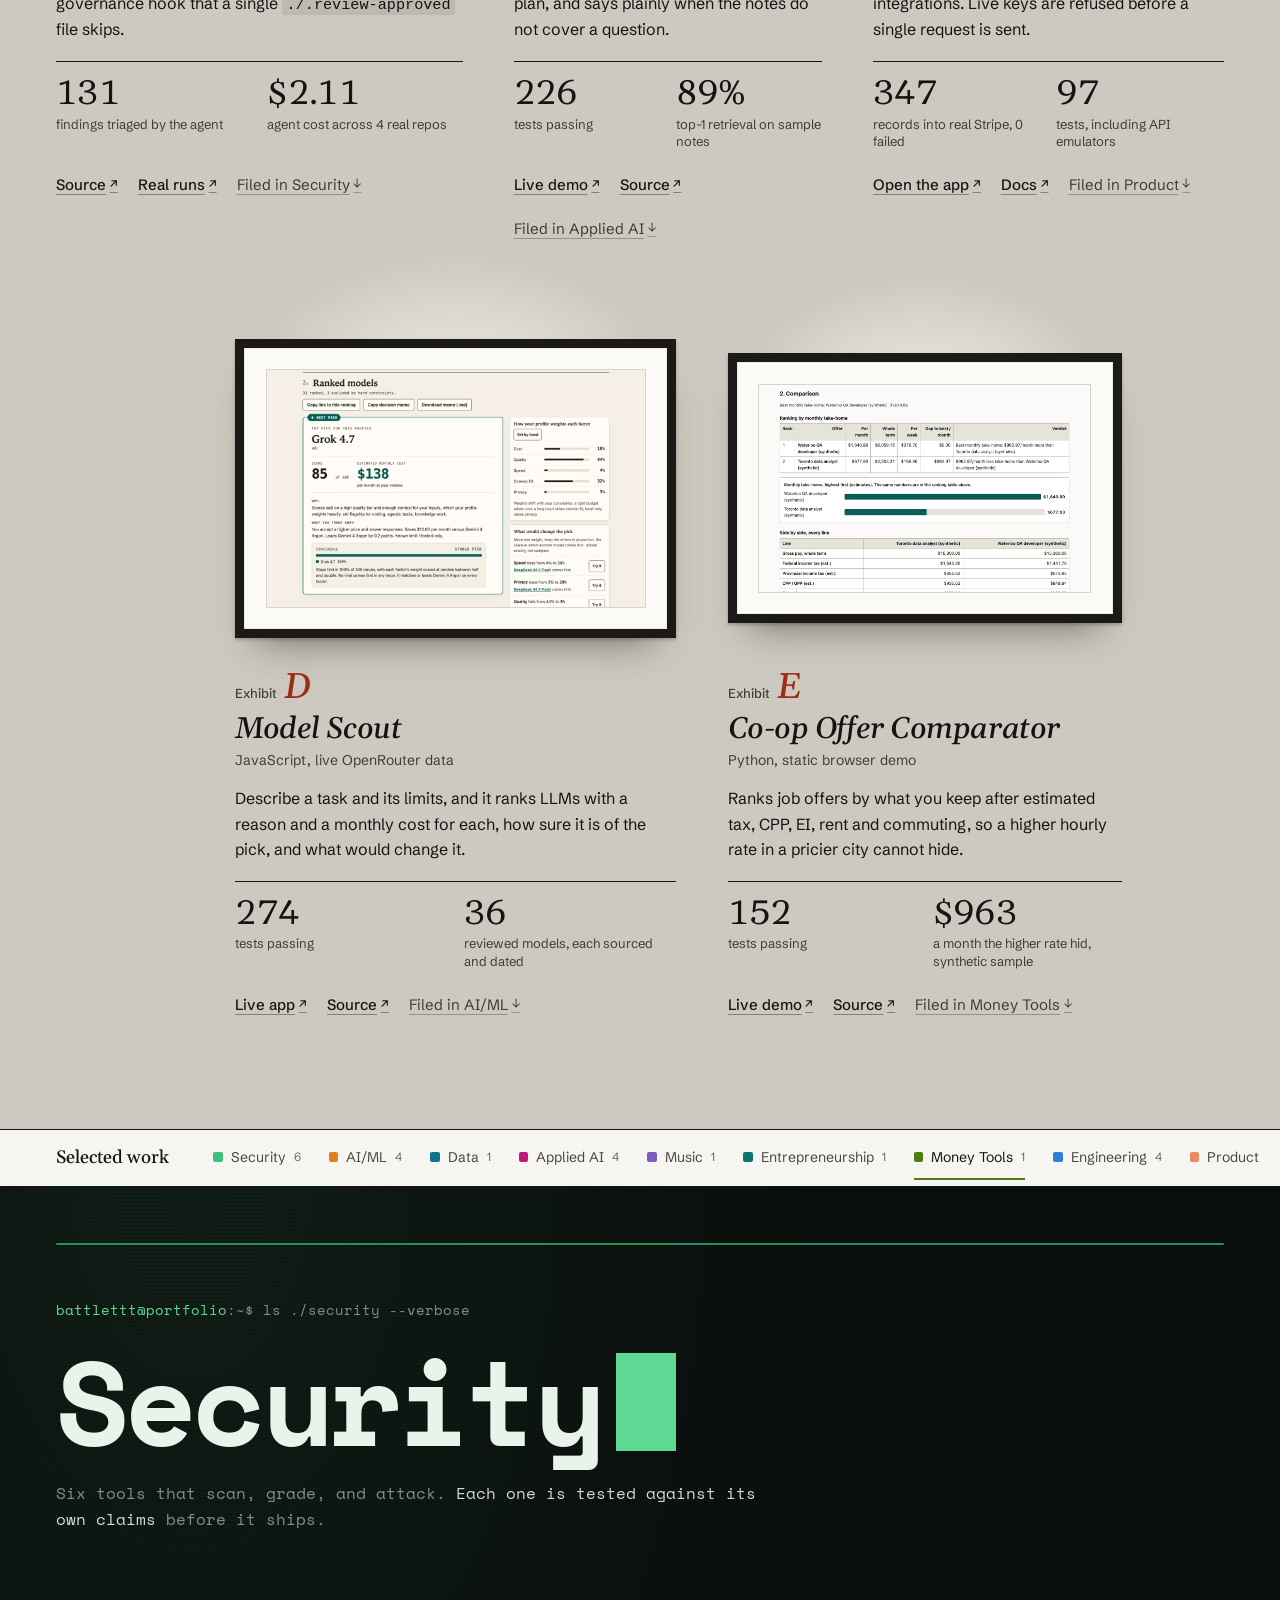
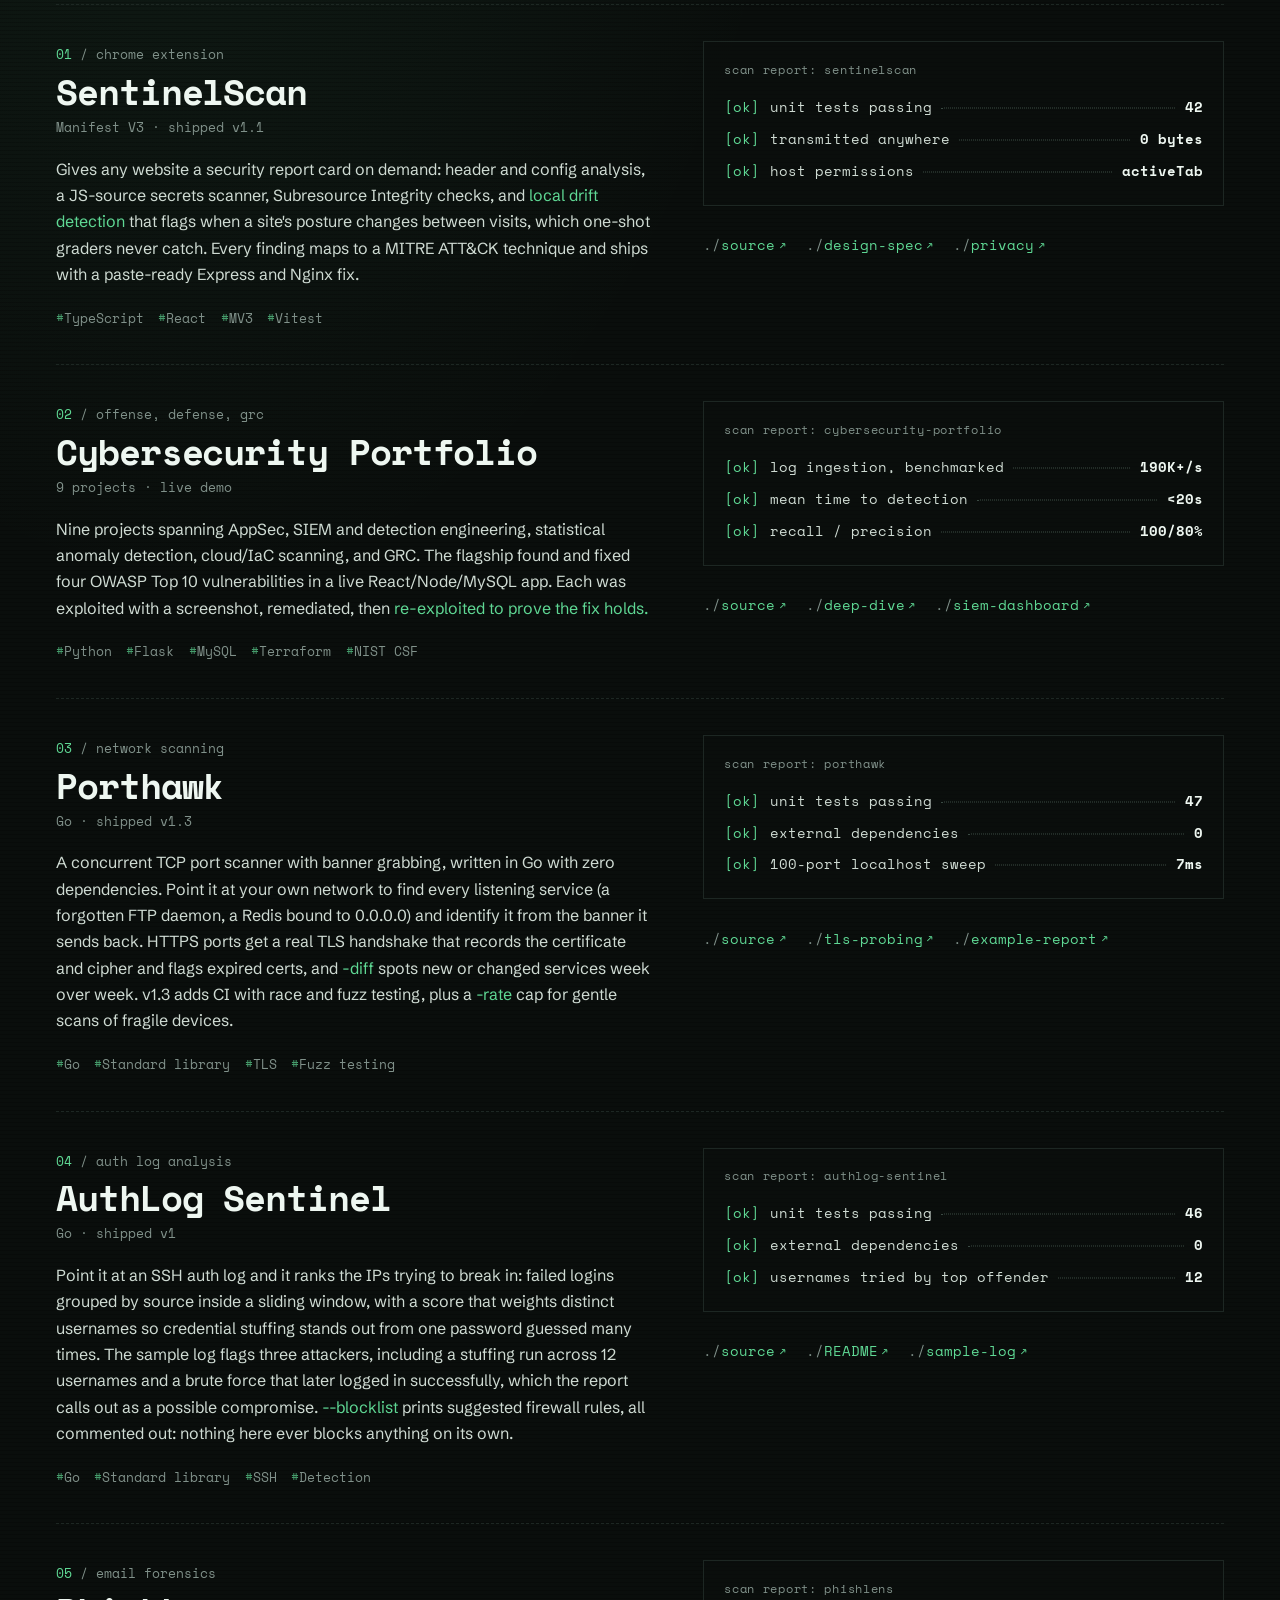
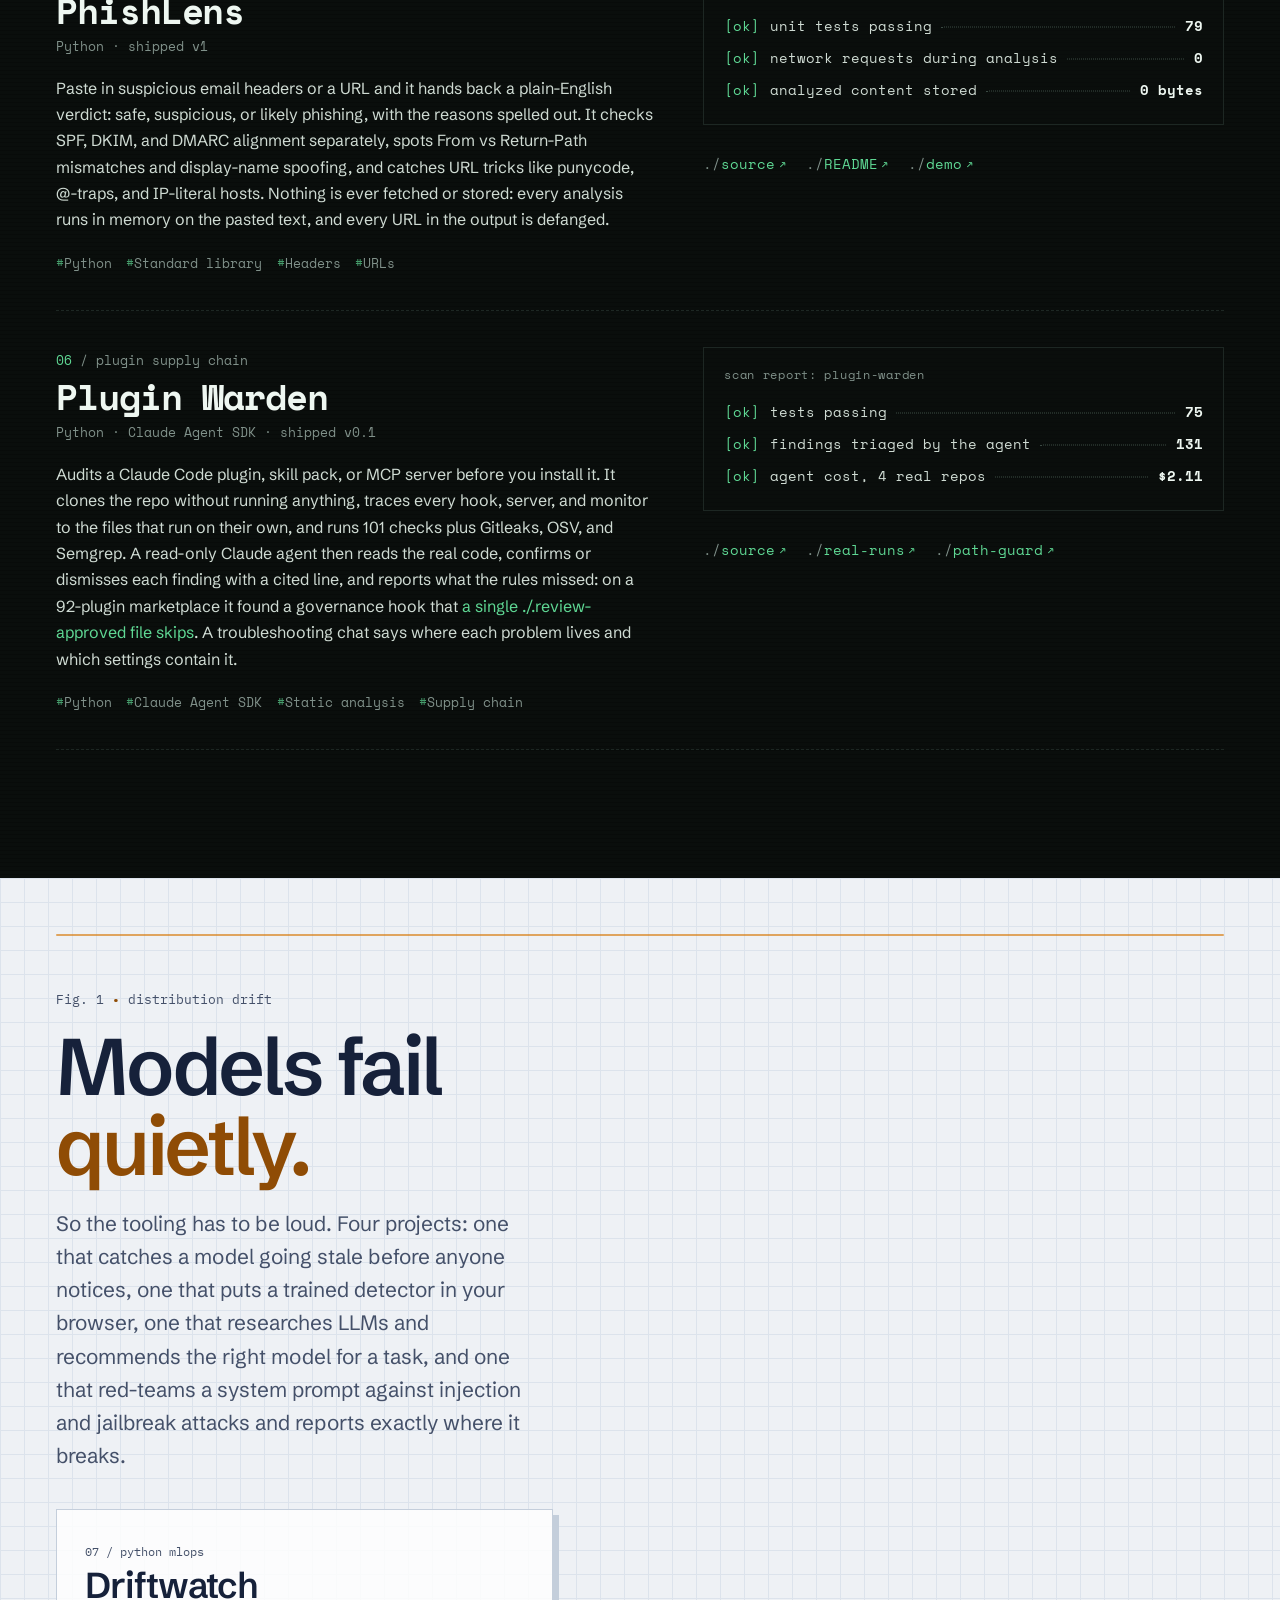
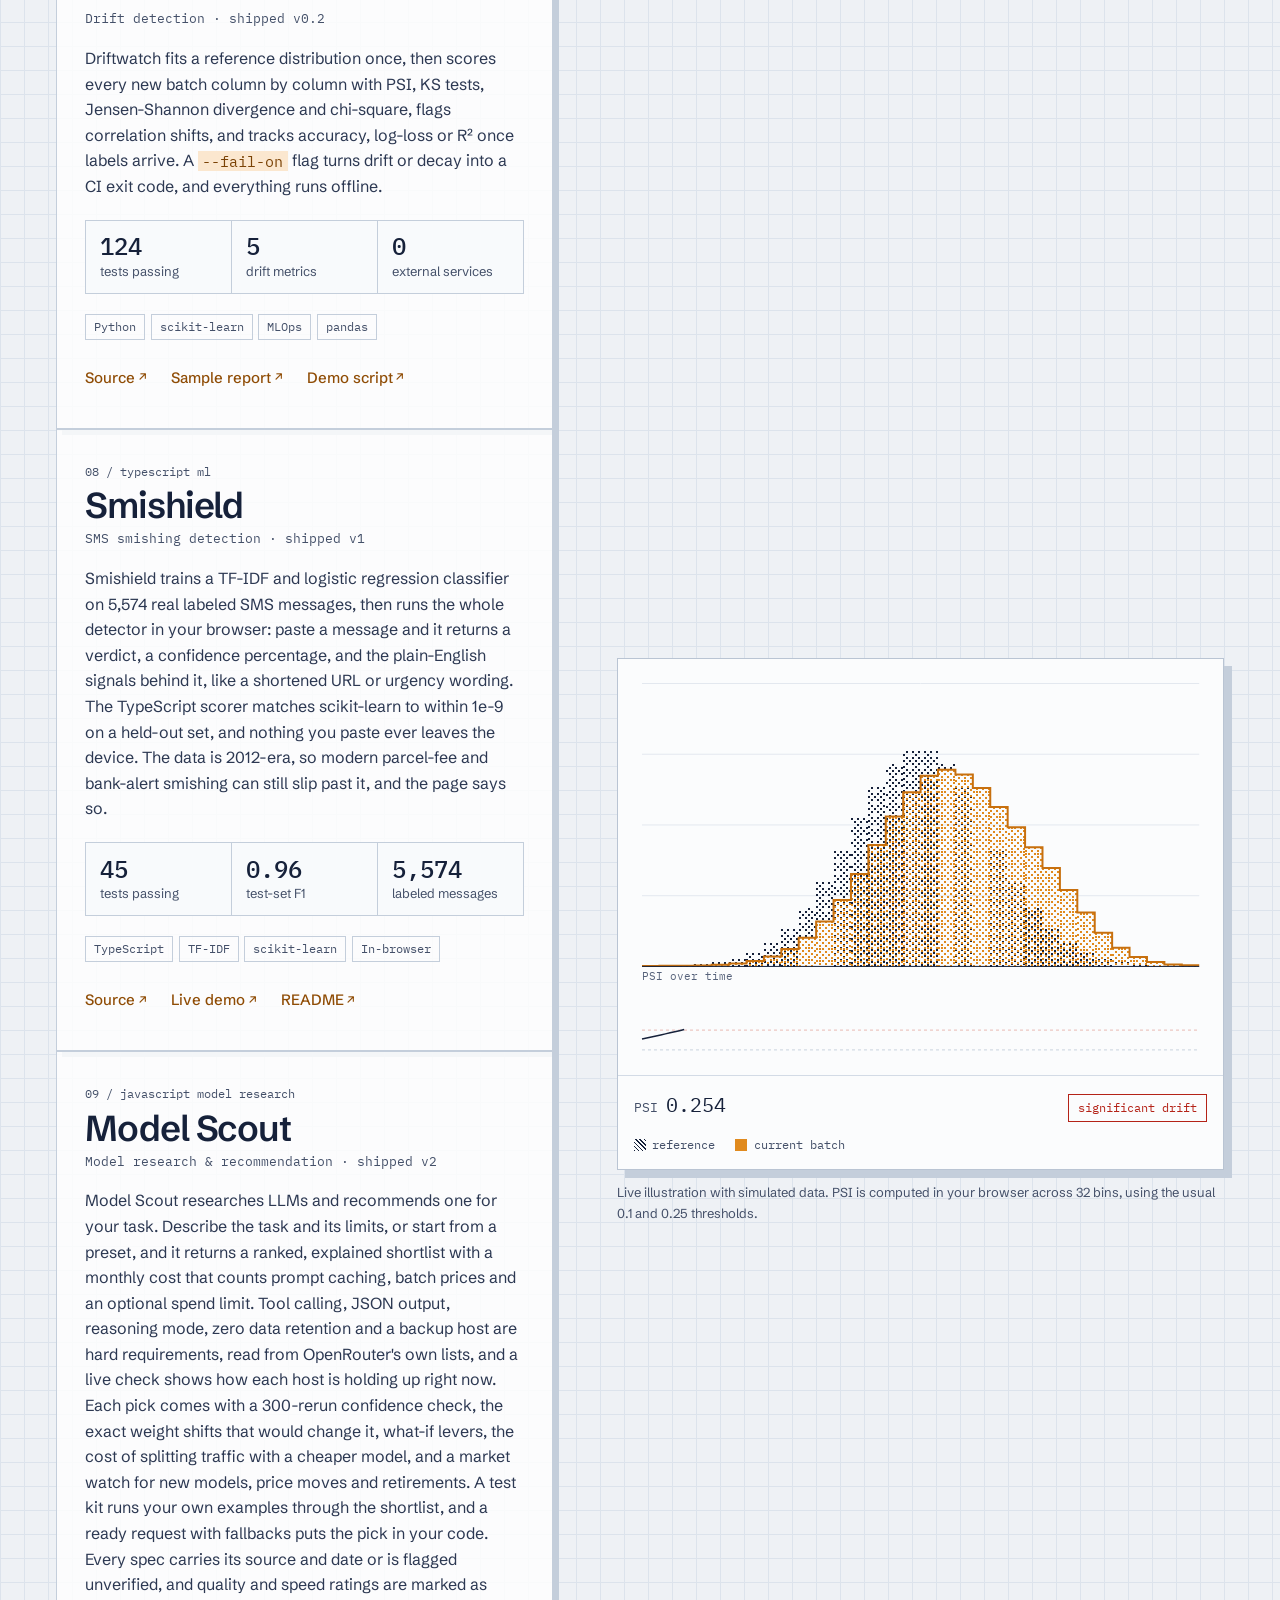
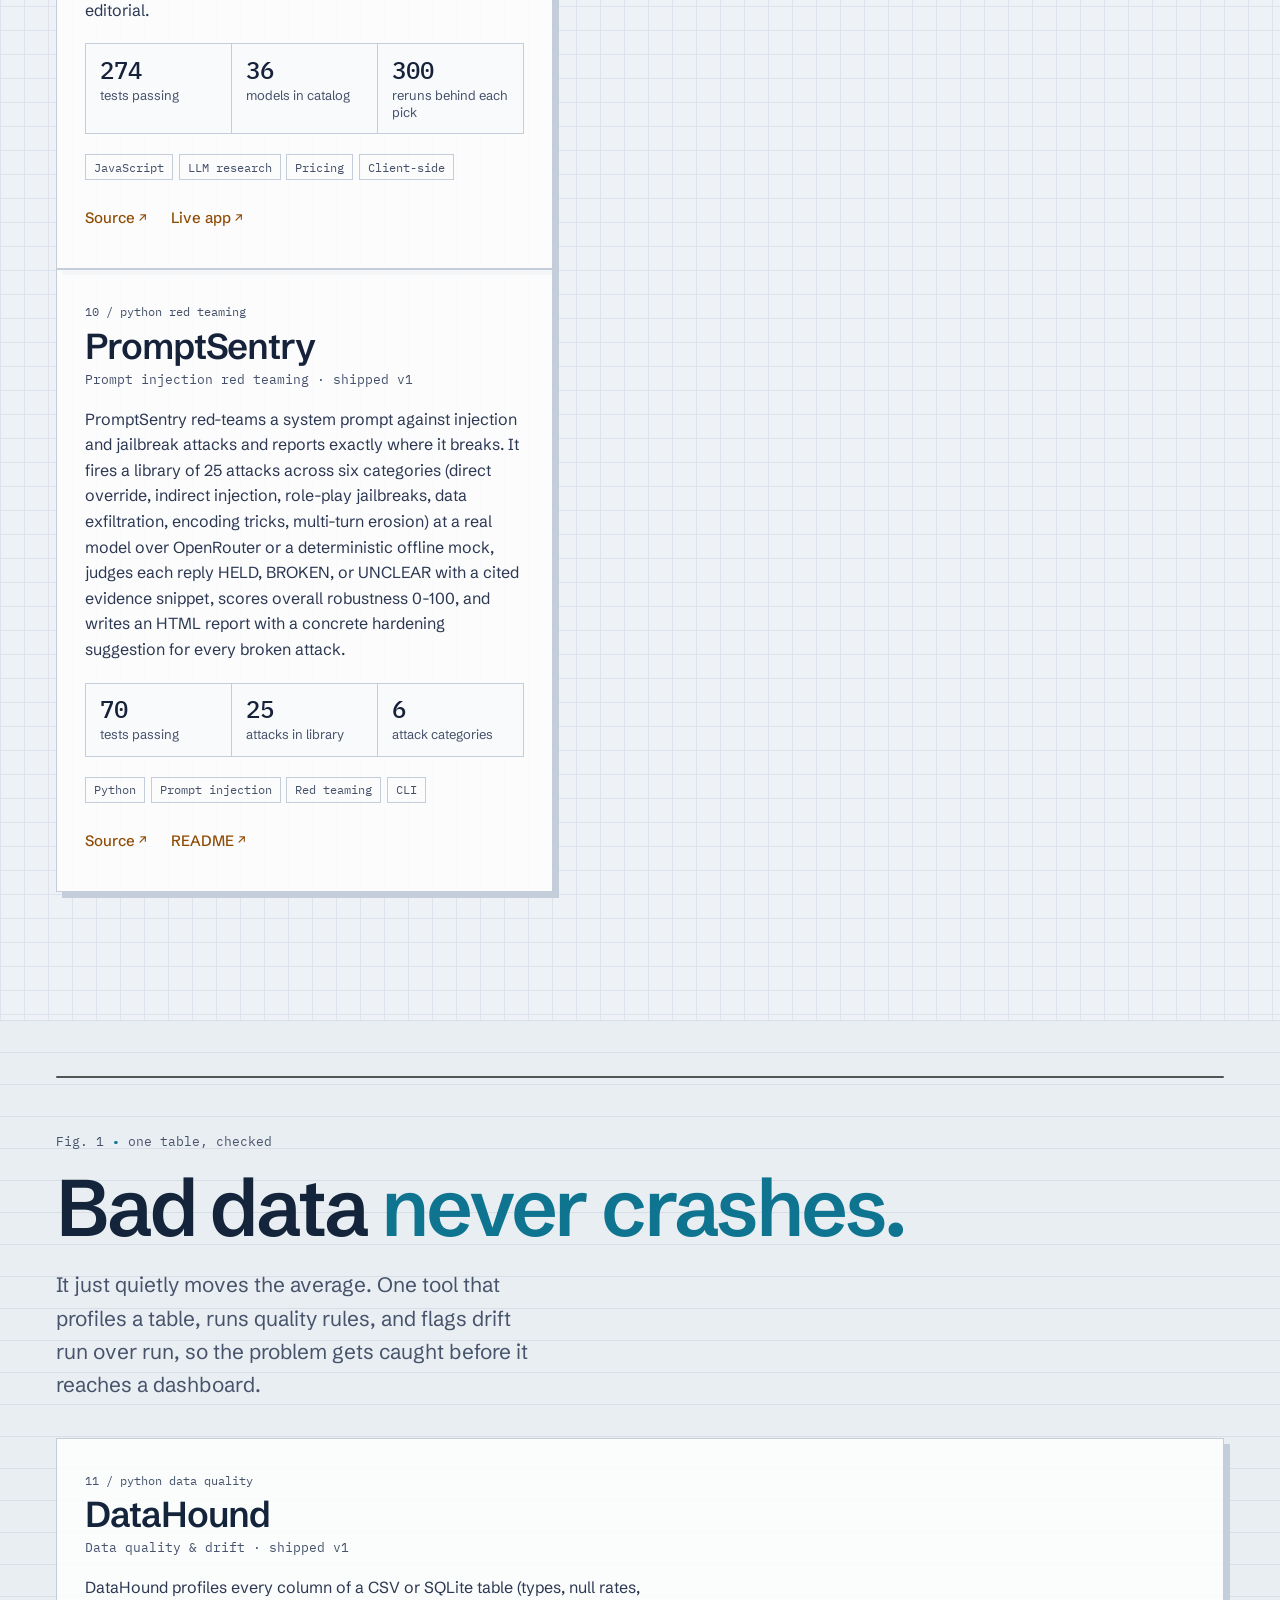
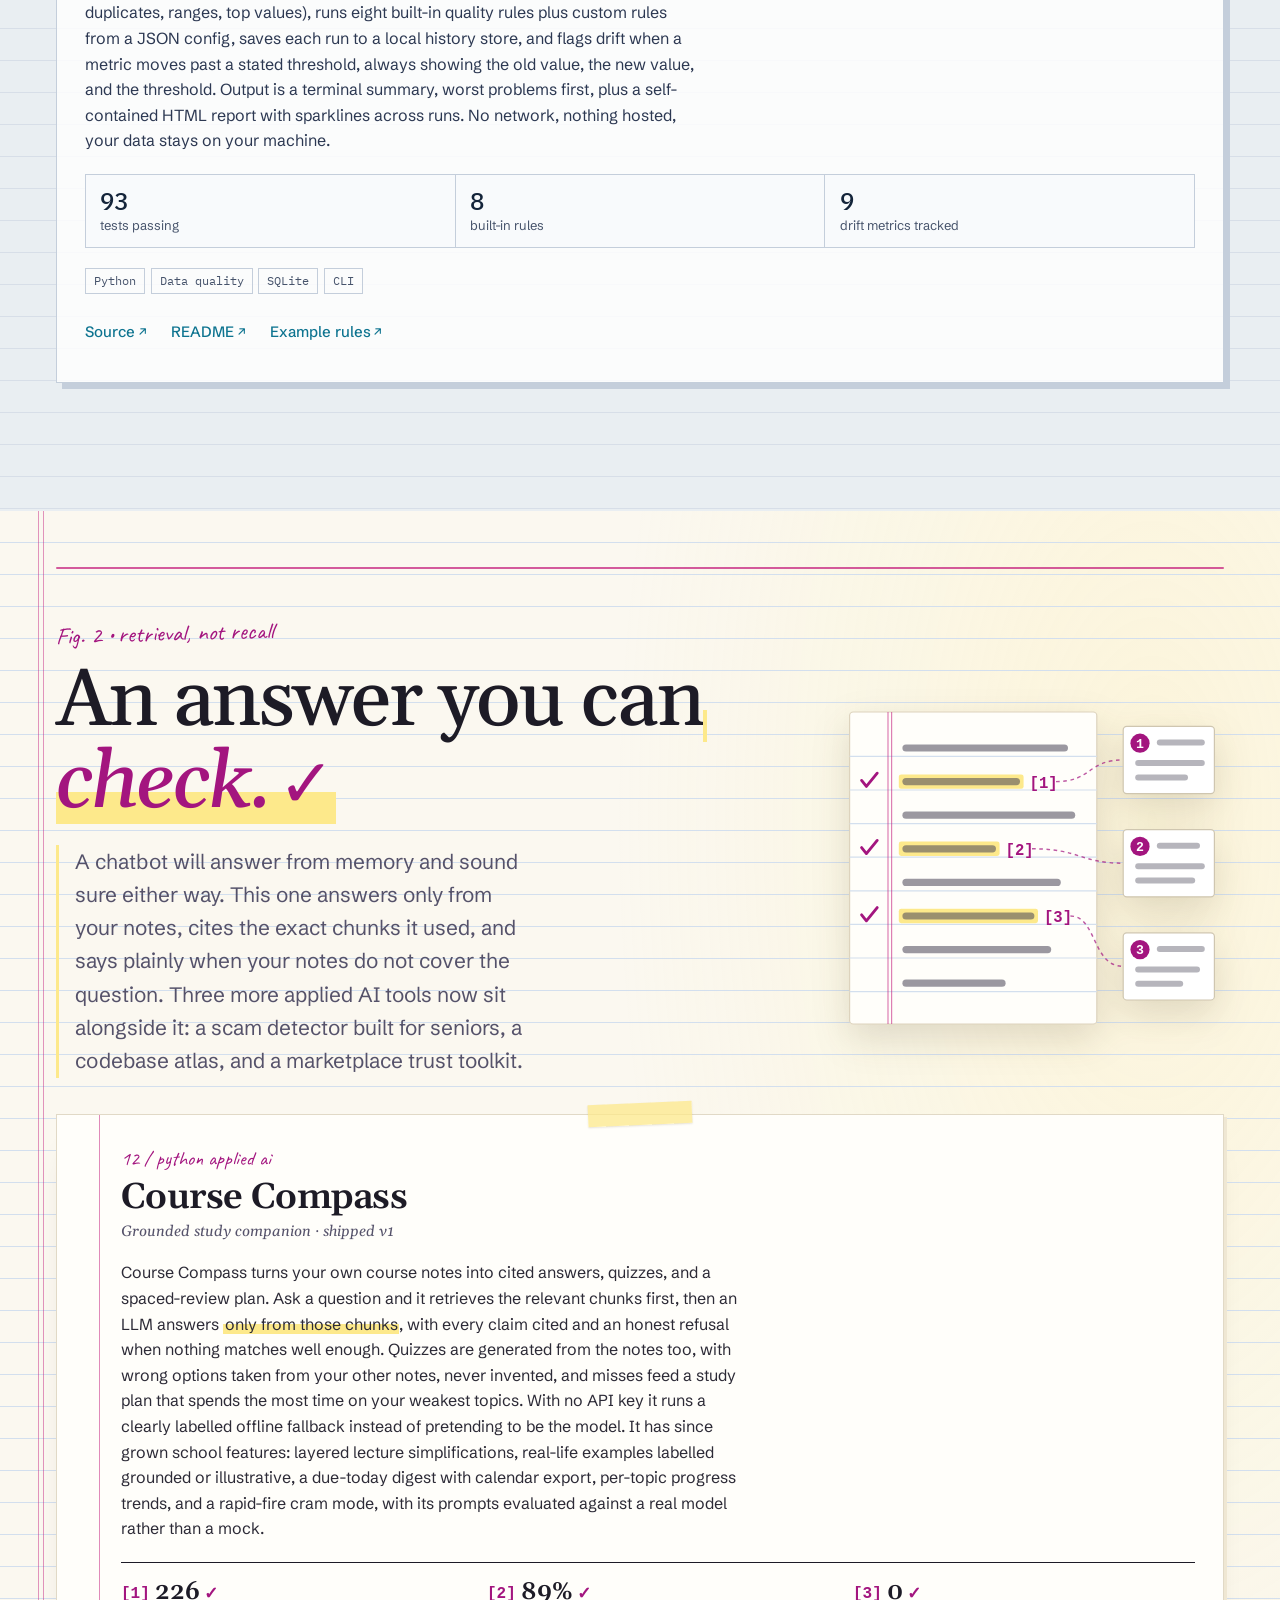
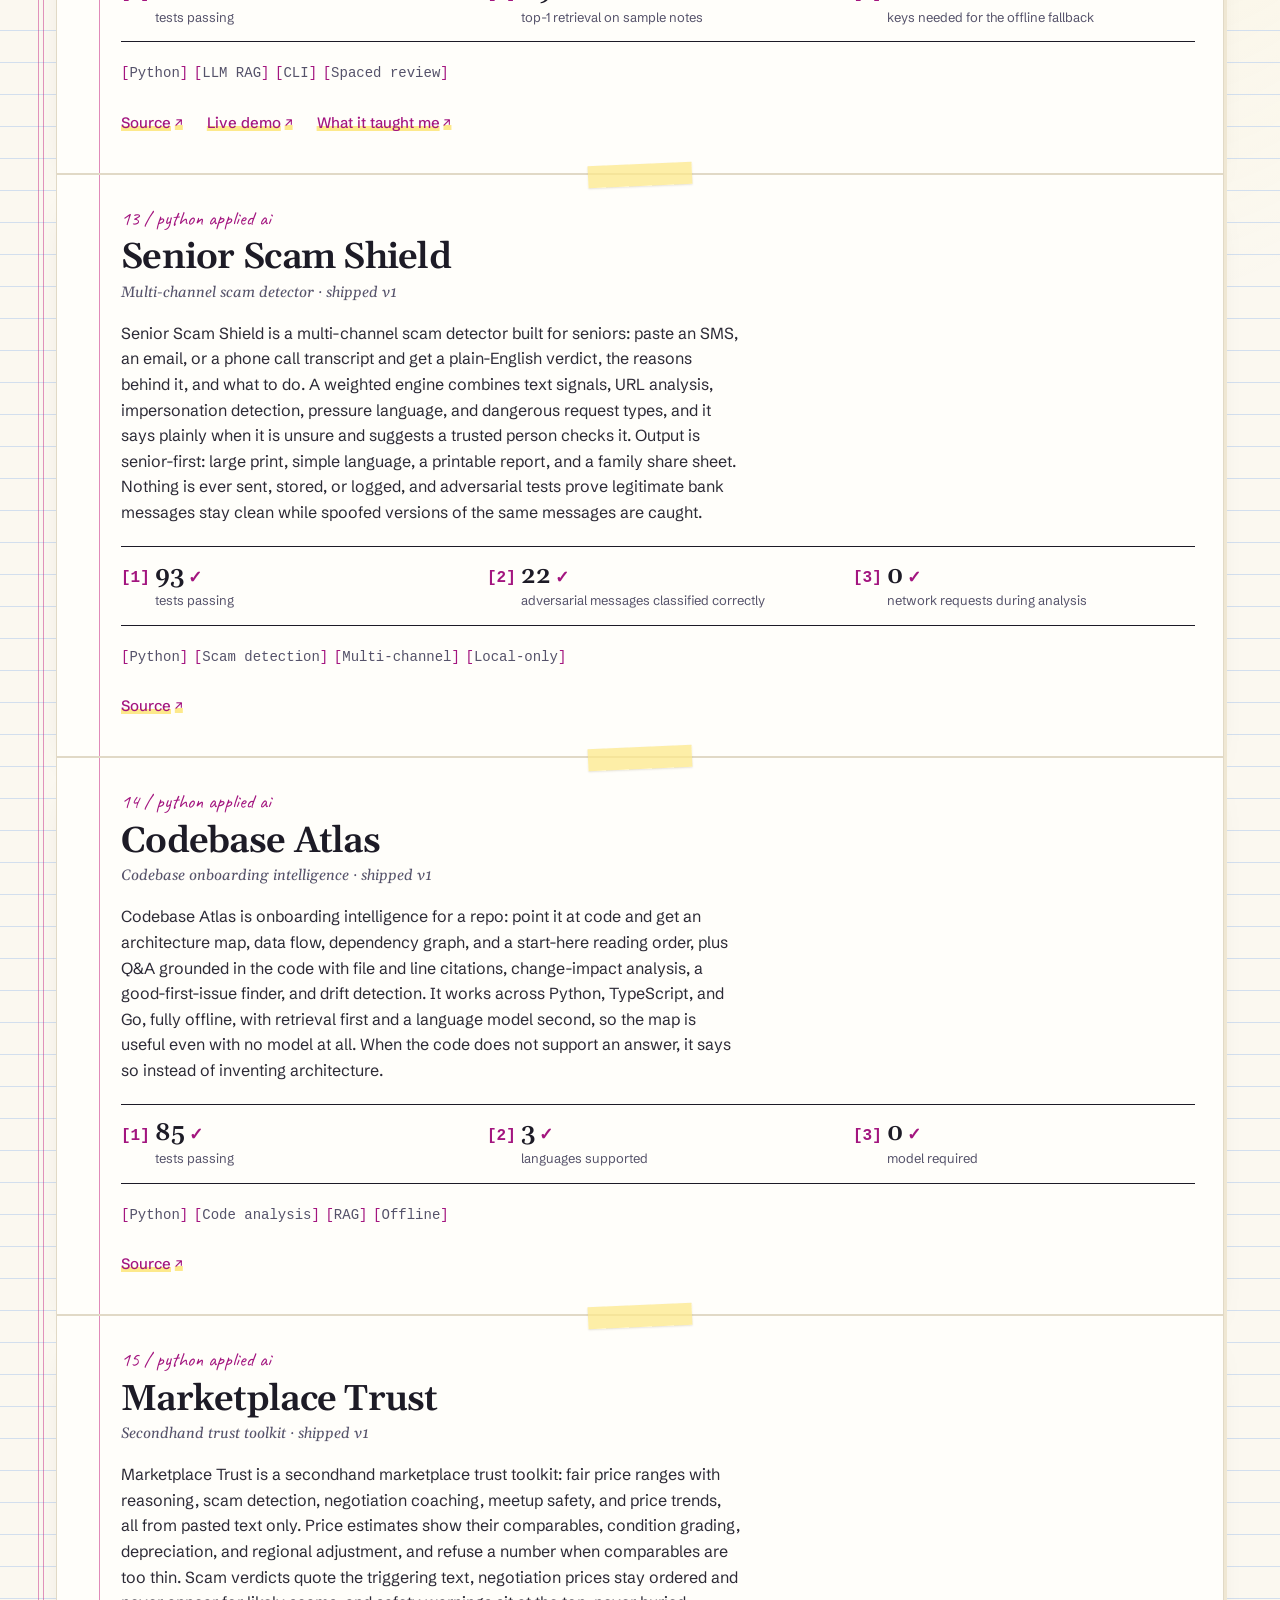
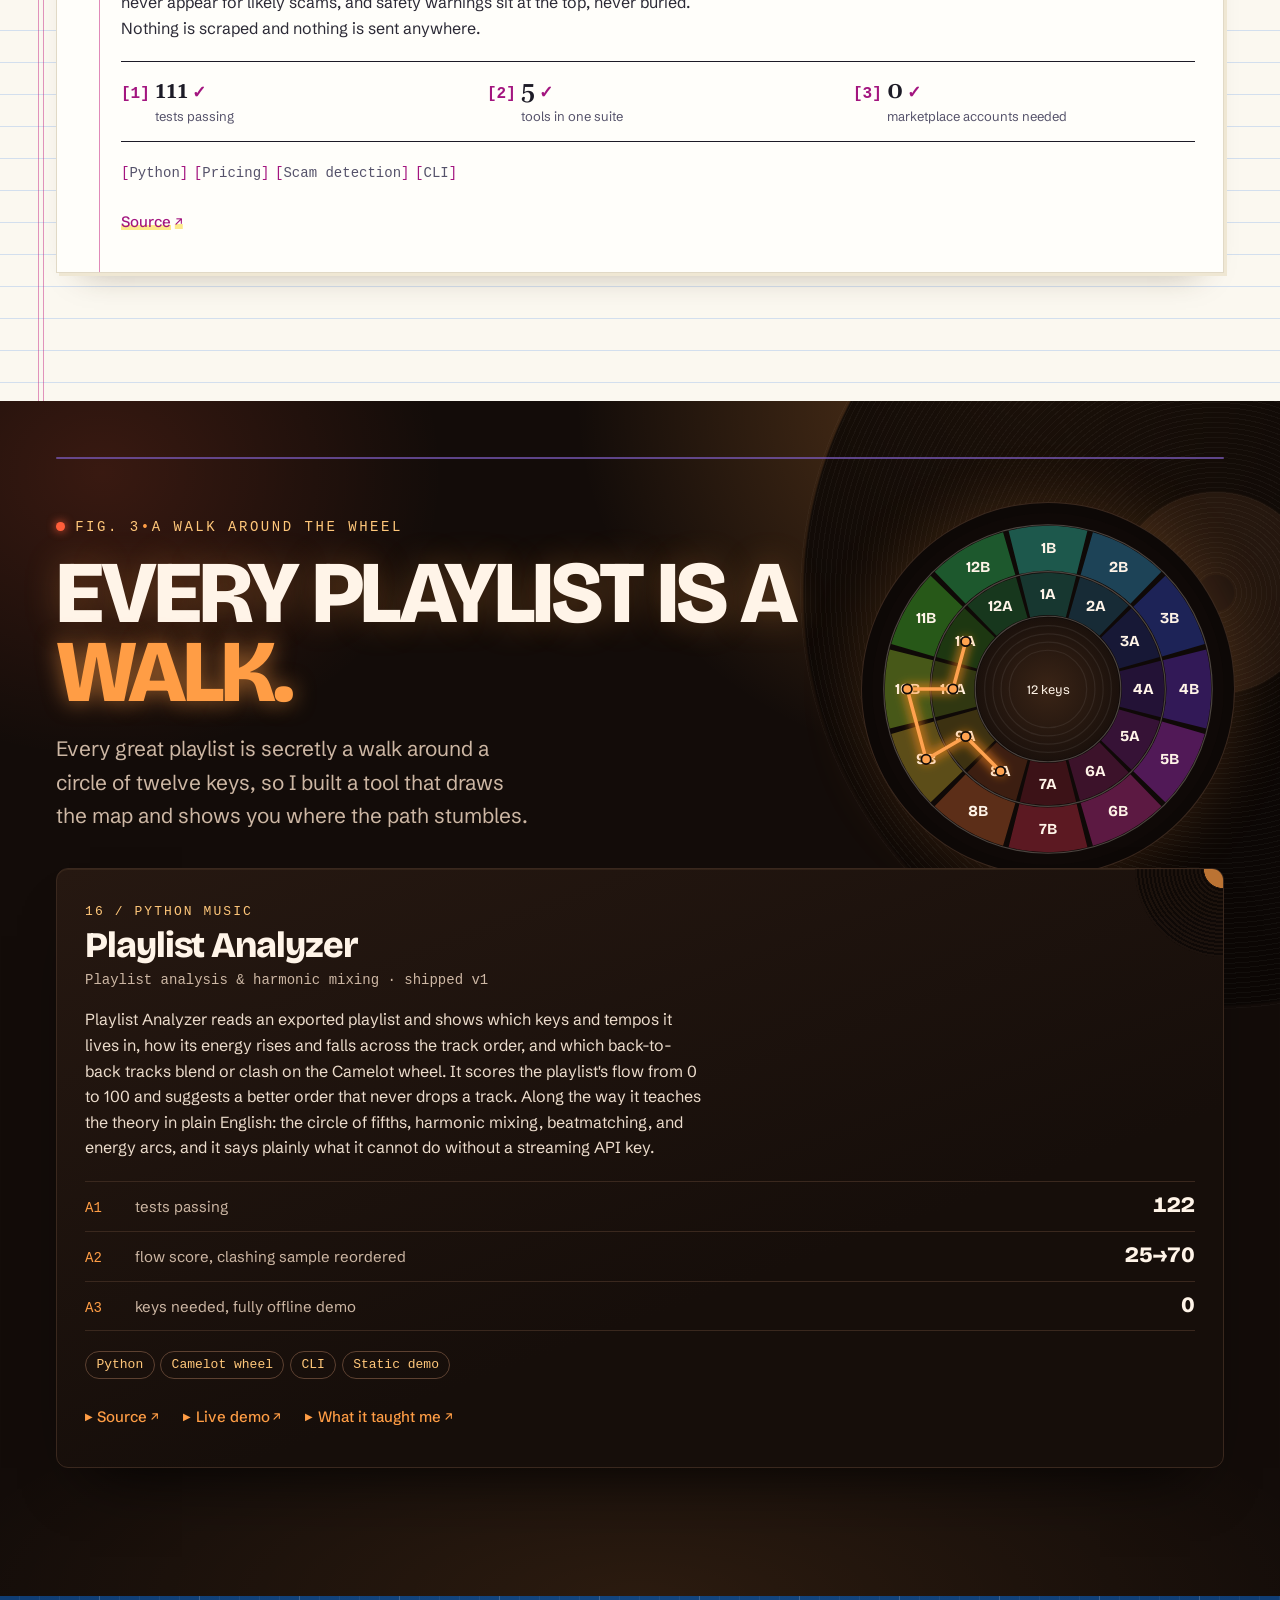
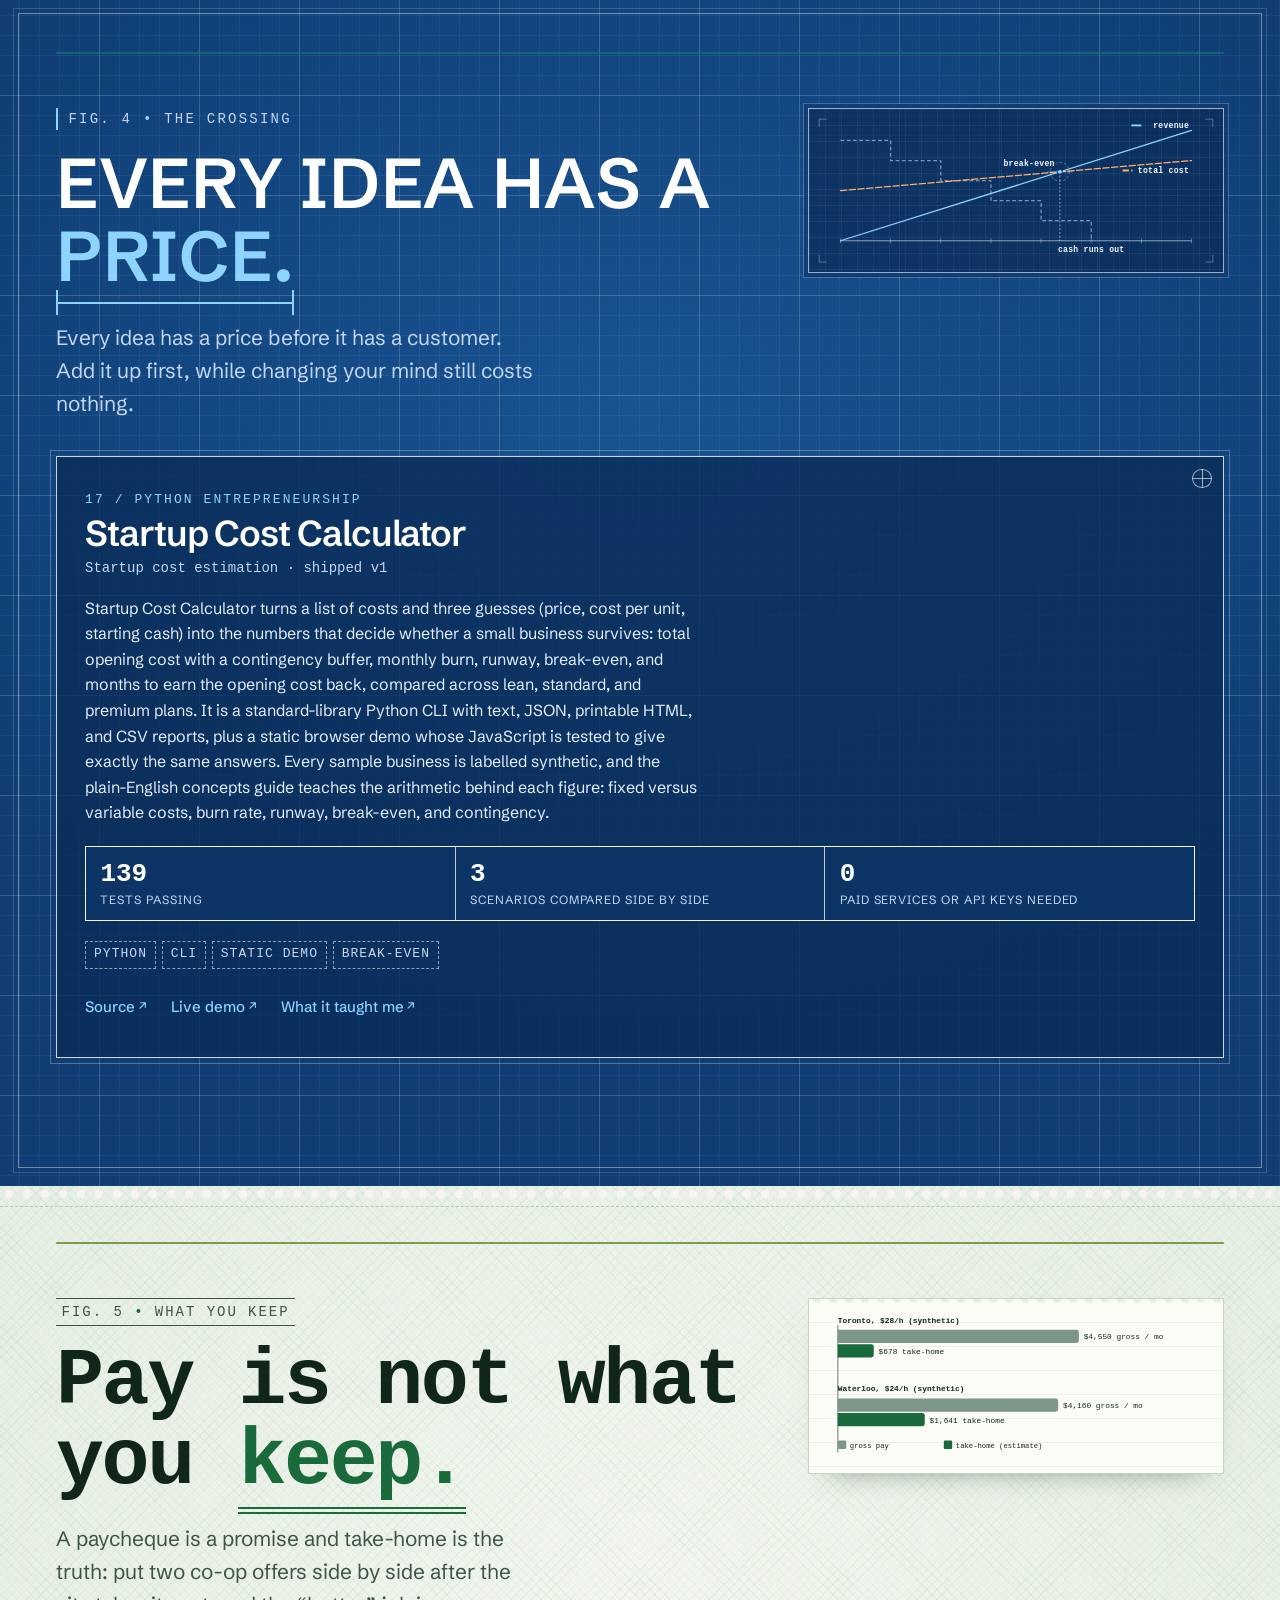
==== commit a94ba863: "Model Scout: live host check on every card, 274 tests Co-Authored-By: Claude Opus 5.5 <noreply@anthr" ====
--- a/index.html
+++ b/index.html
@@ -858,7 +858,7 @@
       <dl class="ledger">
         <div><dt>28</dt><dd>projects across security, AI/ML, data engineering, applied AI, music, entrepreneurship, money tools, engineering, product, research, and focus</dd></div>
         <div><dt>13</dt><dd>live deployments you can open today</dd></div>
-        <div><dt>2423</dt><dd>passing tests across twenty-three of the repositories</dd></div>
+        <div><dt>2430</dt><dd>passing tests across twenty-three of the repositories</dd></div>
       </dl>
       <p class="ledger__note">Where something is simulated rather than captured live, the repository says so.</p>
     </div>
@@ -961,7 +961,7 @@
             <p class="fx-med">JavaScript, live OpenRouter data</p>
             <p class="fx-note">Describe a task and its limits, and it ranks LLMs with a reason and a monthly cost for each, how sure it is of the pick, and what would change it.</p>
             <dl class="fx-figs">
-              <div><dt>267</dt><dd>tests passing</dd></div>
+              <div><dt>274</dt><dd>tests passing</dd></div>
               <div><dt>36</dt><dd>reviewed models, each sourced and dated</dd></div>
             </dl>
             <ul class="fx-go">
@@ -1276,10 +1276,10 @@
           <h3><a href="https://github.com/battlettt/model-scout">Model Scout</a></h3>
           <p class="meta">Model research &amp; recommendation &middot; shipped v2</p>
           <p class="desc">
-            Model Scout researches LLMs and recommends one for your task. Describe the task and its limits, or start from a preset, and it returns a ranked, explained shortlist with a monthly cost that counts prompt caching, batch prices and an optional spend limit. Tool calling, JSON output, reasoning mode, zero data retention and a backup host are hard requirements, read from OpenRouter's own lists. Each pick comes with a 300-rerun confidence check, the exact weight shifts that would change it, what-if levers, the cost of splitting traffic with a cheaper model, and a market watch for new models, price moves and retirements. A test kit runs your own examples through the shortlist, and a ready request with fallbacks puts the pick in your code. Every spec carries its source and date or is flagged unverified, and quality and speed ratings are marked as editorial.
+            Model Scout researches LLMs and recommends one for your task. Describe the task and its limits, or start from a preset, and it returns a ranked, explained shortlist with a monthly cost that counts prompt caching, batch prices and an optional spend limit. Tool calling, JSON output, reasoning mode, zero data retention and a backup host are hard requirements, read from OpenRouter's own lists, and a live check shows how each host is holding up right now. Each pick comes with a 300-rerun confidence check, the exact weight shifts that would change it, what-if levers, the cost of splitting traffic with a cheaper model, and a market watch for new models, price moves and retirements. A test kit runs your own examples through the shortlist, and a ready request with fallbacks puts the pick in your code. Every spec carries its source and date or is flagged unverified, and quality and speed ratings are marked as editorial.
           </p>
           <ul class="ai-stats">
-            <li><b>267</b><span>tests passing</span></li>
+            <li><b>274</b><span>tests passing</span></li>
             <li><b>36</b><span>models in catalog</span></li>
             <li><b>300</b><span>reruns behind each pick</span></li>
           </ul>
